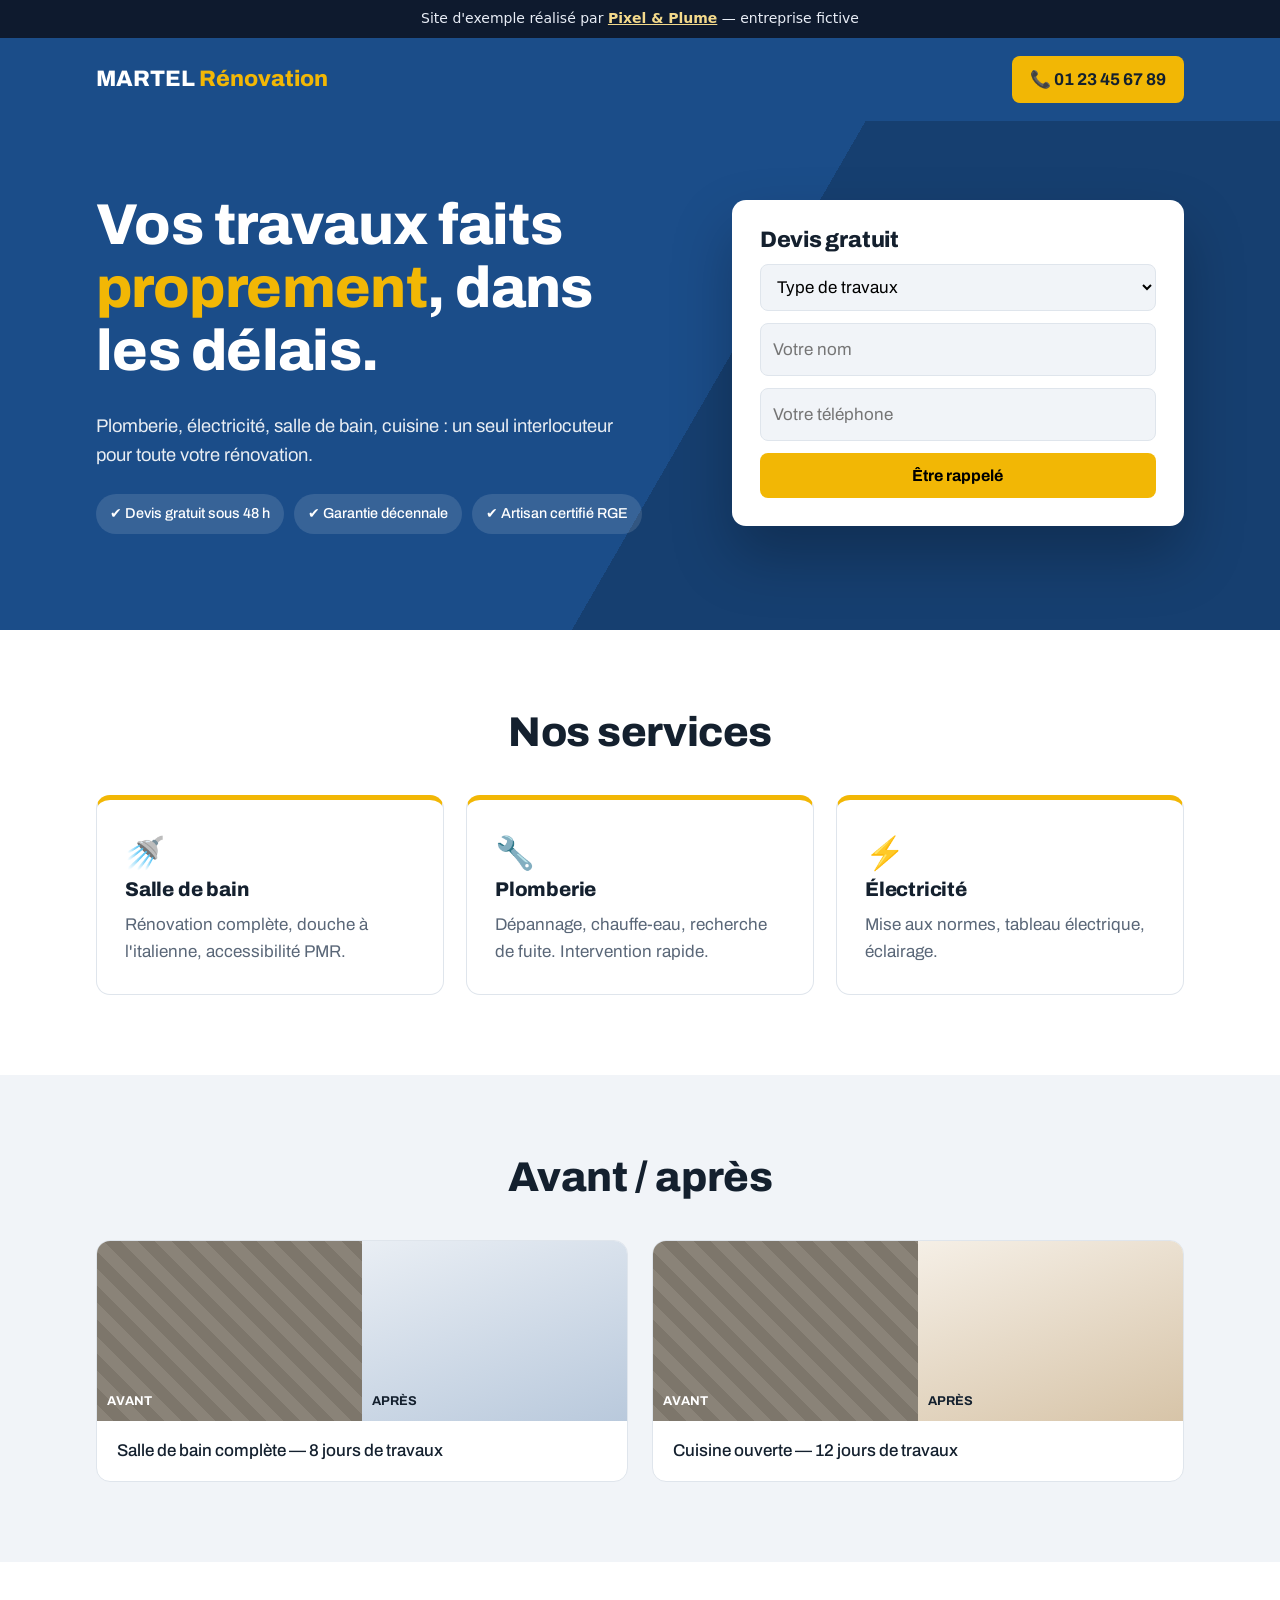
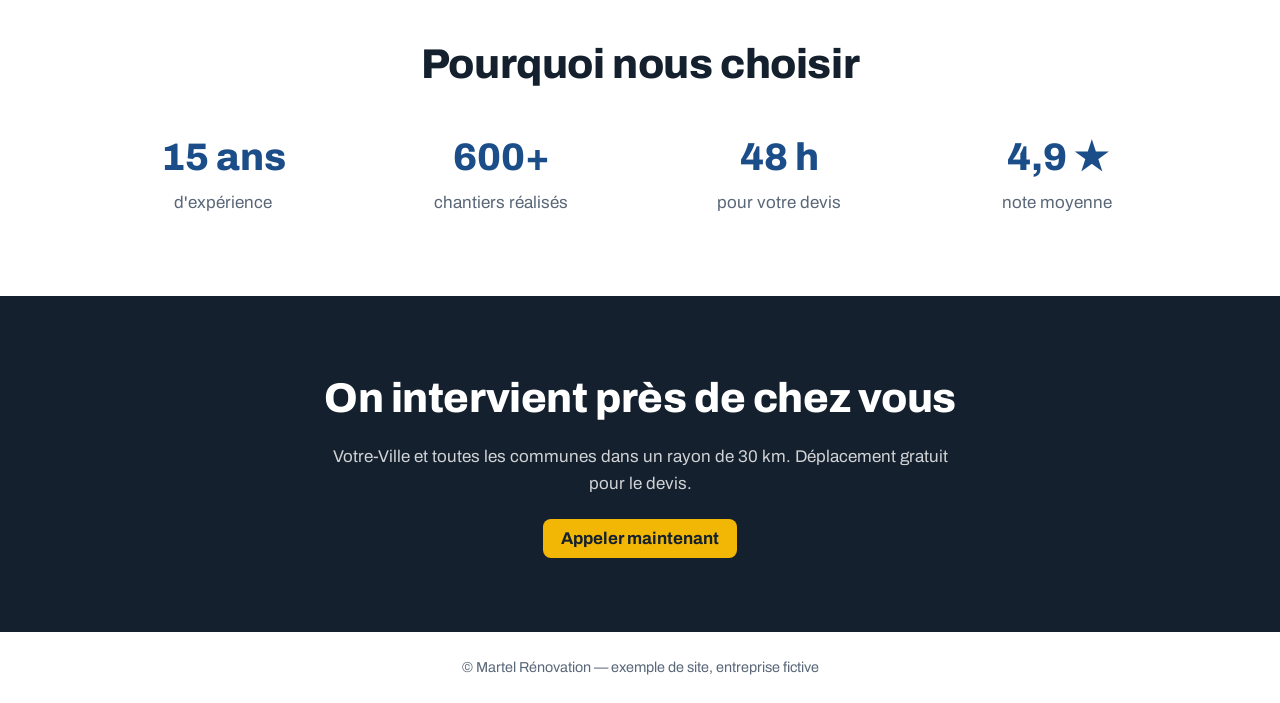
==== exemples/artisan/index.html @ 5b19d2c1 "Jaune adouci, tarifs de lancement (290/490/15), restaurant refait avec photos Unsplash Co-Authored-B" ====
<!doctype html>
<html lang="fr">
<head>
  <meta charset="utf-8">
  <meta name="viewport" content="width=device-width, initial-scale=1">
  <title>Martel Rénovation — Plomberie, électricité, rénovation</title>
  <link href="https://fonts.googleapis.com/css2?family=Archivo:wght@500;700;800&display=swap" rel="stylesheet">
  <link rel="stylesheet" href="../demo.css?v=3">
  <style>
    :root { --bg: #ffffff; --soft: #f1f4f8; --ink: #14202e; --muted: #5a6778; --accent: #f2b705; --blue: #1b4d89; --line: #dfe5ec; }
    body { margin: 0; background: var(--bg); color: var(--ink); font: 400 17px/1.6 "Archivo", sans-serif; }
    h1, h2, h3 { font-weight: 800; line-height: 1.1; margin: 0 0 .5em; letter-spacing: -.01em; }
    .wrap { max-width: 1120px; margin: 0 auto; padding: 0 16px; }
    .top { background: var(--blue); color: #fff; }
    .top .wrap { display: flex; justify-content: space-between; align-items: center; padding: 18px 16px; gap: 12px; flex-wrap: wrap; }
    .brand { font-size: 1.4rem; font-weight: 800; }
    .brand span { color: var(--accent); }
    .phone { background: var(--accent); color: var(--ink); text-decoration: none; padding: 10px 18px; border-radius: 8px; font-weight: 700; }
    .hero { background: linear-gradient(120deg, var(--blue) 0 55%, #163f70 55%); color: #fff; padding: 72px 0 96px; }
    .hero .wrap { display: grid; grid-template-columns: 1.3fr 1fr; gap: 48px; align-items: center; }
    .hero h1 { font-size: clamp(2.3rem, 5vw, 3.6rem); }
    .hero h1 span { color: var(--accent); }
    .hero p { font-size: 1.15rem; opacity: .9; max-width: 520px; }
    .badges { display: flex; flex-wrap: wrap; gap: 10px; margin-top: 24px; }
    .badges span { background: rgba(255,255,255,.12); padding: 8px 14px; border-radius: 99px; font-size: .9rem; font-weight: 500; }
    .quote-box { background: #fff; color: var(--ink); border-radius: 14px; padding: 28px; box-shadow: 0 30px 60px rgba(0,0,0,.25); }
    .quote-box h3 { font-size: 1.4rem; }
    .quote-box input, .quote-box select { width: 100%; font: inherit; padding: 12px; border: 1px solid var(--line); border-radius: 8px; margin-bottom: 12px; background: var(--soft); }
    .quote-box button { width: 100%; background: var(--accent); border: 0; padding: 14px; font: 700 1rem "Archivo", sans-serif; border-radius: 8px; cursor: pointer; }
    section { padding: 80px 0; }
    h2 { font-size: clamp(1.9rem, 4vw, 2.6rem); }
    .center { text-align: center; }
    .services { display: grid; grid-template-columns: repeat(3, 1fr); gap: 22px; margin-top: 40px; }
    .service { border: 1px solid var(--line); border-radius: 14px; padding: 28px; border-top: 5px solid var(--accent); }
    .service .ico { font-size: 2rem; }
    .service p { color: var(--muted); margin: 0; }
    .works { background: var(--soft); }
    .ba { display: grid; grid-template-columns: repeat(2, 1fr); gap: 24px; margin-top: 40px; }
    .ba-card { background: #fff; border-radius: 14px; overflow: hidden; border: 1px solid var(--line); }
    .ba-imgs { display: grid; grid-template-columns: 1fr 1fr; height: 180px; }
    .ba-imgs div { display: grid; place-items: end start; padding: 10px; font-size: .8rem; font-weight: 700; color: #fff; }
    .before { background: repeating-linear-gradient(45deg, #8a8378 0 12px, #7d766b 12px 24px); }
    .after { background: linear-gradient(160deg, #e9eef4, #b9c9dc); color: var(--ink) !important; }
    .after-2 { background: linear-gradient(160deg, #f5efe6, #d7c4a8); }
    .ba-card p { padding: 16px 20px; margin: 0; font-weight: 500; }
    .why { display: grid; grid-template-columns: repeat(4, 1fr); gap: 24px; margin-top: 40px; text-align: center; }
    .why b { display: block; font-size: 2.4rem; color: var(--blue); font-weight: 800; }
    .why span { color: var(--muted); }
    .zone { background: var(--ink); color: #fff; text-align: center; }
    .zone p { opacity: .8; max-width: 620px; margin: 0 auto 28px; }
    footer { text-align: center; padding: 24px; color: var(--muted); font-size: .9rem; }
    @media (max-width: 860px) {
      .hero .wrap, .services, .ba { grid-template-columns: 1fr; }
      .why { grid-template-columns: repeat(2, 1fr); }
      .hero { background: var(--blue); padding: 48px 0 64px; }
      section { padding: 56px 0; }
    }
  </style>
</head>
<body>
  <div class="demo-banner">Site d'exemple réalisé par <a href="../../index.html">Pixel &amp; Plume</a> — entreprise fictive</div>
  <div class="top">
    <div class="wrap">
      <span class="brand">MARTEL <span>Rénovation</span></span>
      <a class="phone" href="#">📞 01 23 45 67 89</a>
    </div>
  </div>

  <header class="hero">
    <div class="wrap">
      <div>
        <h1>Vos travaux faits <span>proprement</span>, dans les délais.</h1>
        <p>Plomberie, électricité, salle de bain, cuisine : un seul interlocuteur pour toute votre rénovation.</p>
        <div class="badges"><span>✔ Devis gratuit sous 48 h</span><span>✔ Garantie décennale</span><span>✔ Artisan certifié RGE</span></div>
      </div>
      <form class="quote-box" onsubmit="event.preventDefault()">
        <h3>Devis gratuit</h3>
        <select><option>Type de travaux</option><option>Salle de bain</option><option>Cuisine</option><option>Plomberie</option><option>Électricité</option></select>
        <input placeholder="Votre nom">
        <input placeholder="Votre téléphone">
        <button>Être rappelé</button>
      </form>
    </div>
  </header>

  <section>
    <div class="wrap">
      <h2 class="center">Nos services</h2>
      <div class="services">
        <div class="service"><div class="ico">🚿</div><h3>Salle de bain</h3><p>Rénovation complète, douche à l'italienne, accessibilité PMR.</p></div>
        <div class="service"><div class="ico">🔧</div><h3>Plomberie</h3><p>Dépannage, chauffe-eau, recherche de fuite. Intervention rapide.</p></div>
        <div class="service"><div class="ico">⚡</div><h3>Électricité</h3><p>Mise aux normes, tableau électrique, éclairage.</p></div>
      </div>
    </div>
  </section>

  <section class="works">
    <div class="wrap">
      <h2 class="center">Avant / après</h2>
      <div class="ba">
        <div class="ba-card"><div class="ba-imgs"><div class="before">AVANT</div><div class="after">APRÈS</div></div><p>Salle de bain complète — 8 jours de travaux</p></div>
        <div class="ba-card"><div class="ba-imgs"><div class="before">AVANT</div><div class="after after-2">APRÈS</div></div><p>Cuisine ouverte — 12 jours de travaux</p></div>
      </div>
    </div>
  </section>

  <section>
    <div class="wrap">
      <h2 class="center">Pourquoi nous choisir</h2>
      <div class="why">
        <div><b>15 ans</b><span>d'expérience</span></div>
        <div><b>600+</b><span>chantiers réalisés</span></div>
        <div><b>48 h</b><span>pour votre devis</span></div>
        <div><b>4,9 ★</b><span>note moyenne</span></div>
      </div>
    </div>
  </section>

  <section class="zone">
    <div class="wrap">
      <h2>On intervient près de chez vous</h2>
      <p>Votre-Ville et toutes les communes dans un rayon de 30 km. Déplacement gratuit pour le devis.</p>
      <a class="phone" href="#">Appeler maintenant</a>
    </div>
  </section>
  <footer>© Martel Rénovation — exemple de site, entreprise fictive</footer>
</body>
</html>
---- exemples/demo.css ----
.demo-banner {
  background: #0e1a2e;
  color: #e8edf6;
  text-align: center;
  font: 500 14px/1.4 system-ui, sans-serif;
  padding: 9px 16px;
}
.demo-banner a { color: #f3d98b; font-weight: 600; }
* { box-sizing: border-box; }
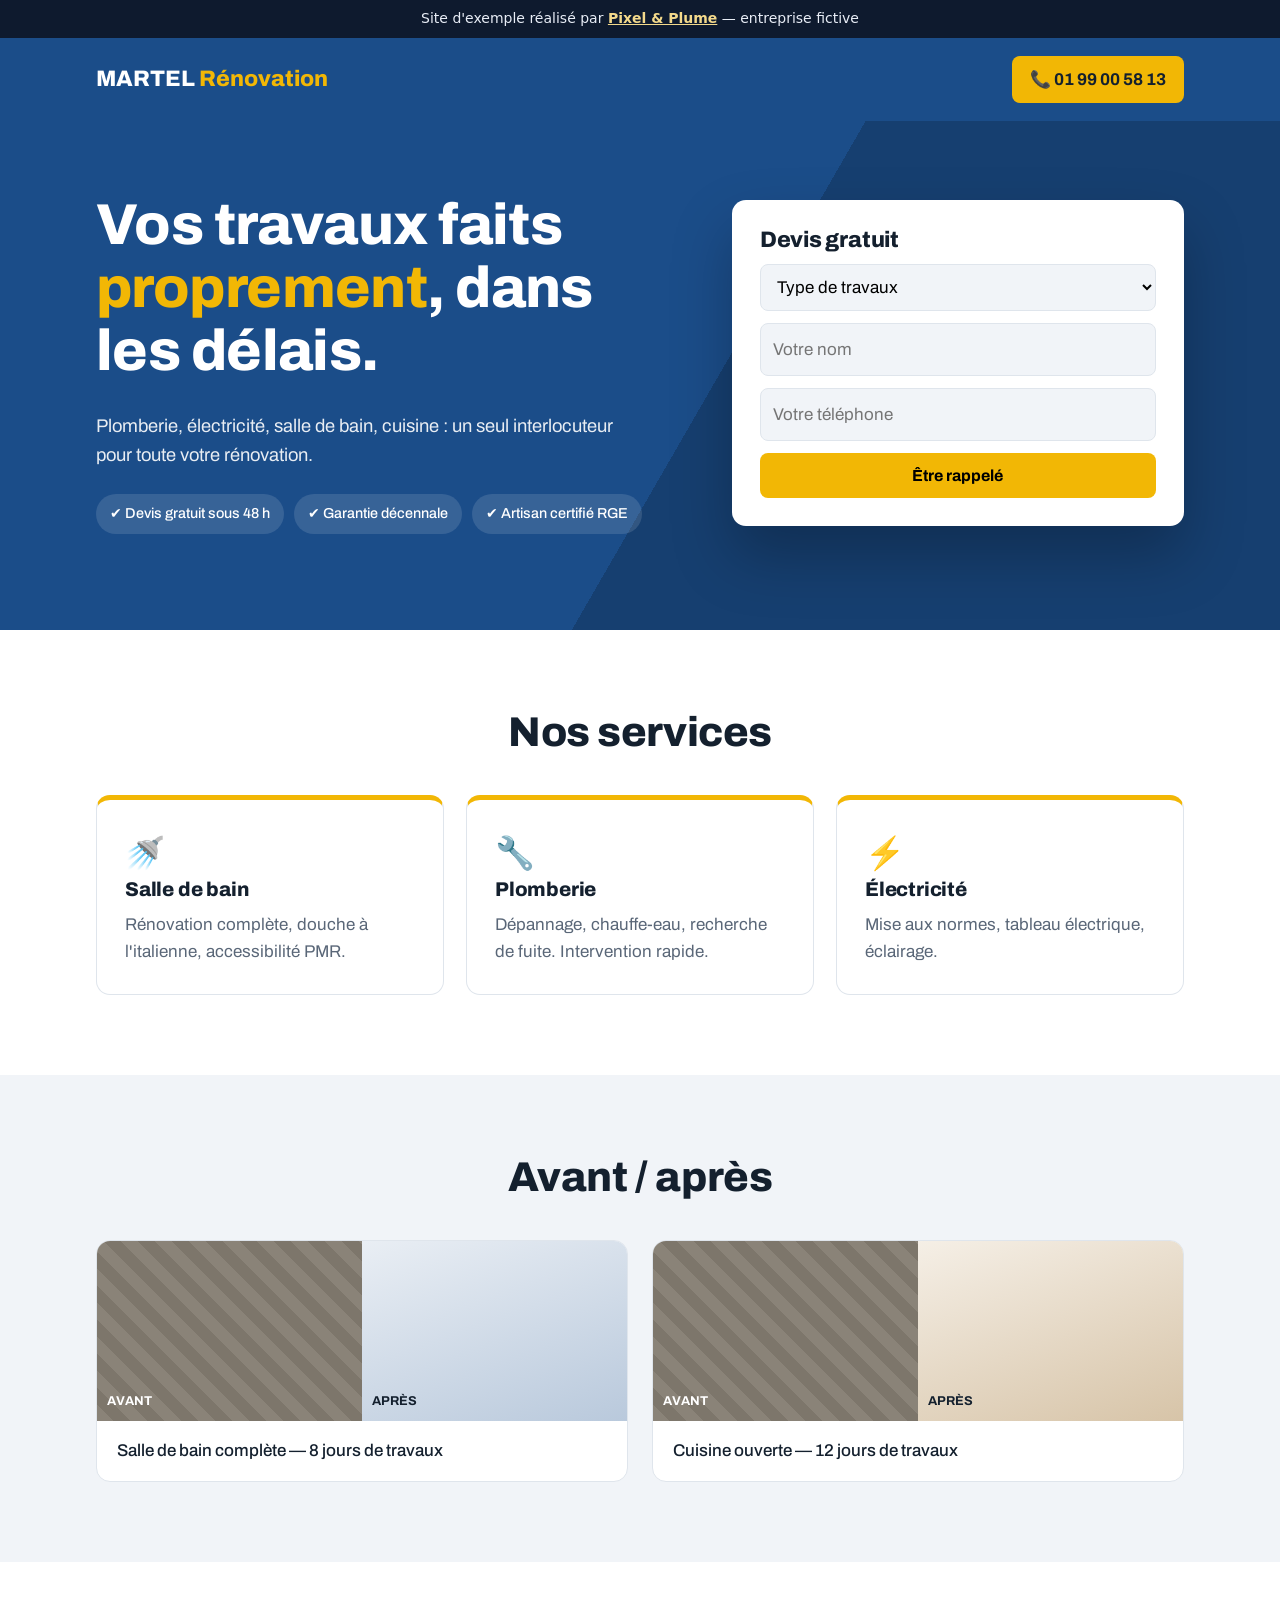
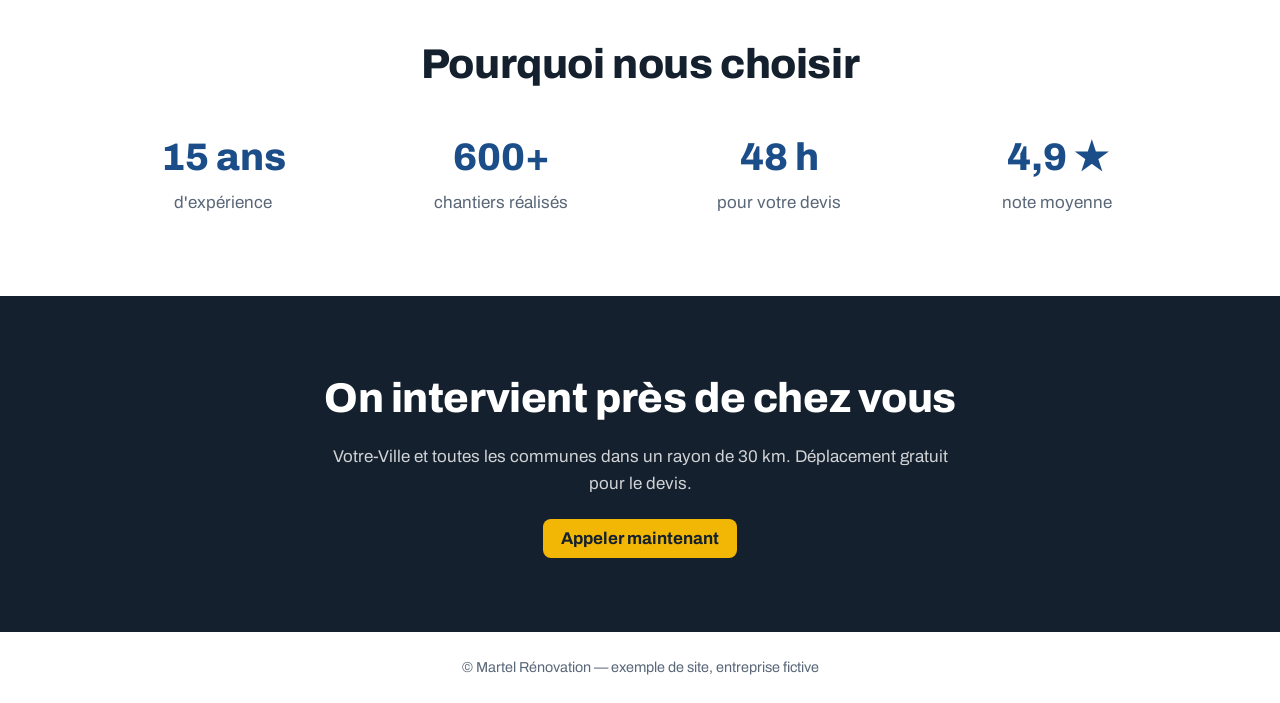
==== commit e45e9db8: "Numeros de telephone des exemples : tranches reservees a la fiction (ARCEP 01 99 00 / 06 39 98) Co-A" ====
--- a/exemples/artisan/index.html
+++ b/exemples/artisan/index.html
@@ -62,7 +62,7 @@
   <div class="top">
     <div class="wrap">
       <span class="brand">MARTEL <span>Rénovation</span></span>
-      <a class="phone" href="#">📞 01 23 45 67 89</a>
+      <a class="phone" href="#">📞 01 99 00 58 13</a>
     </div>
   </div>
 
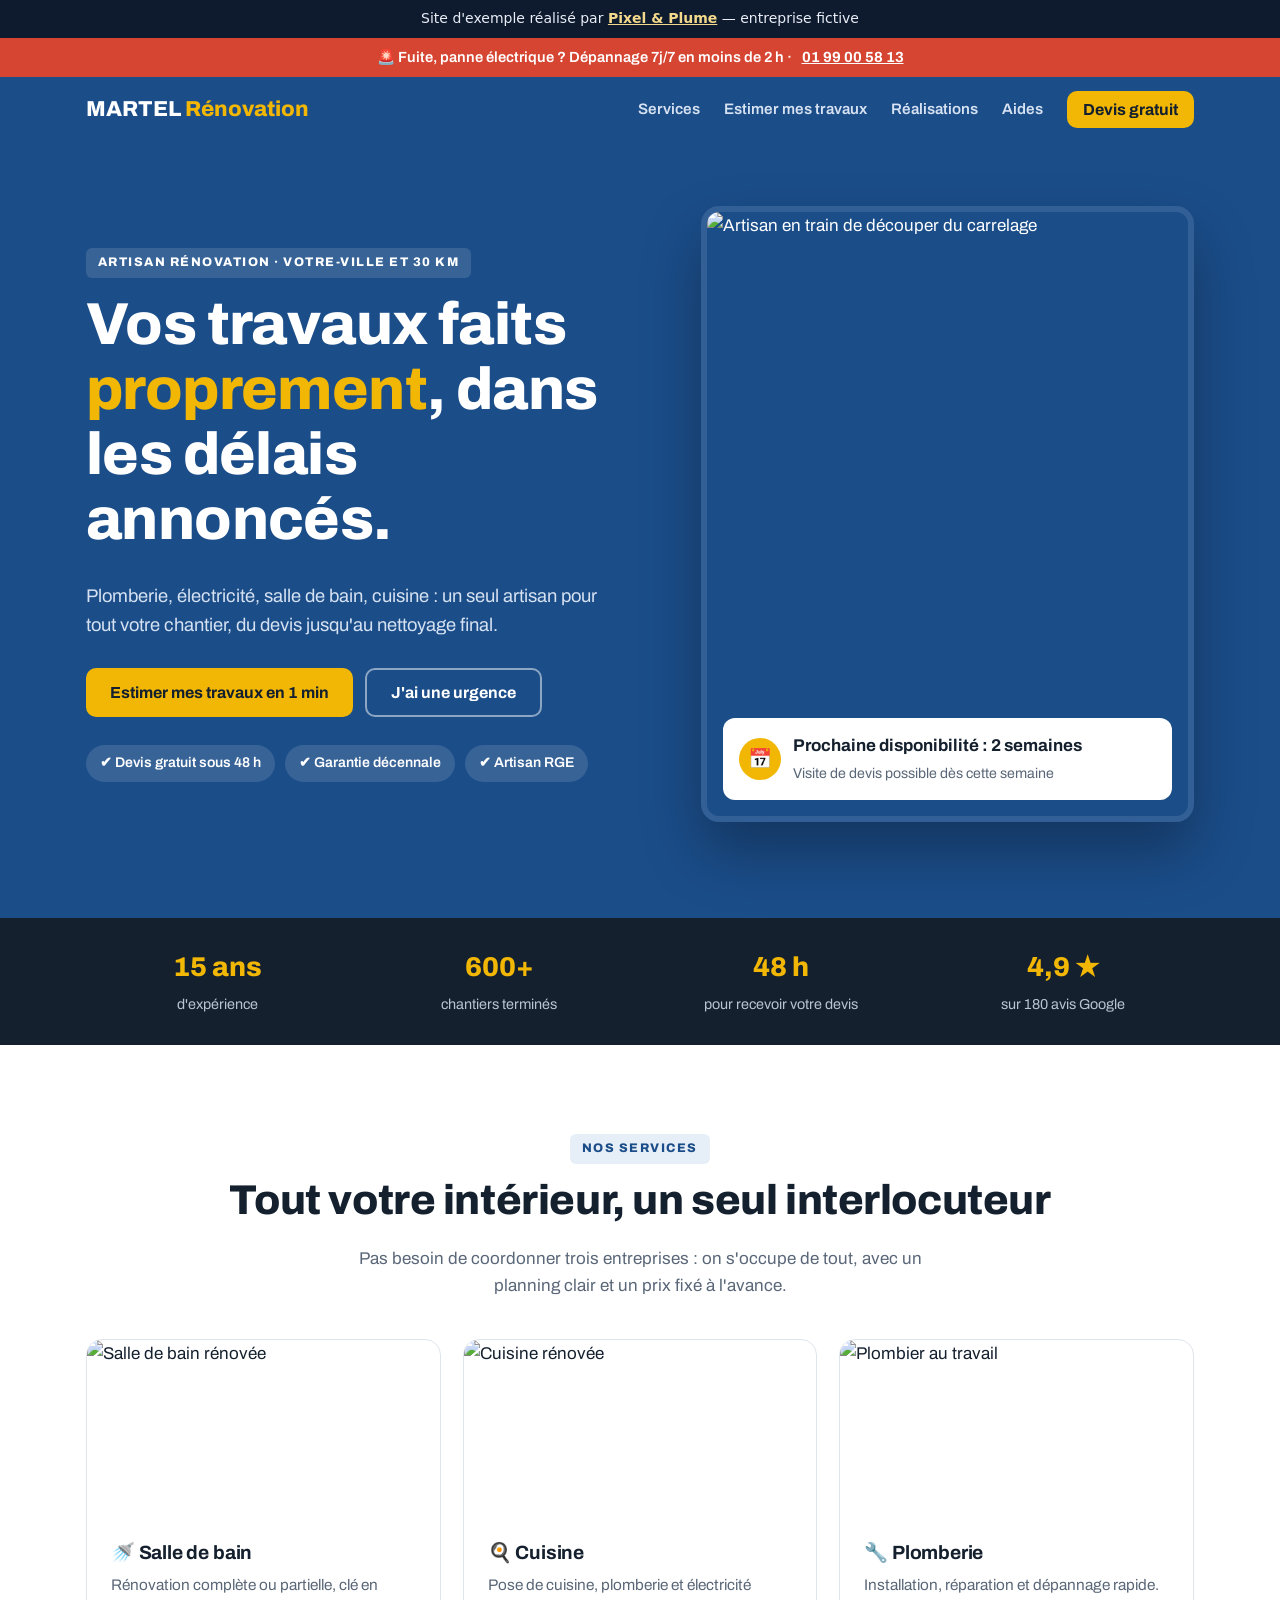
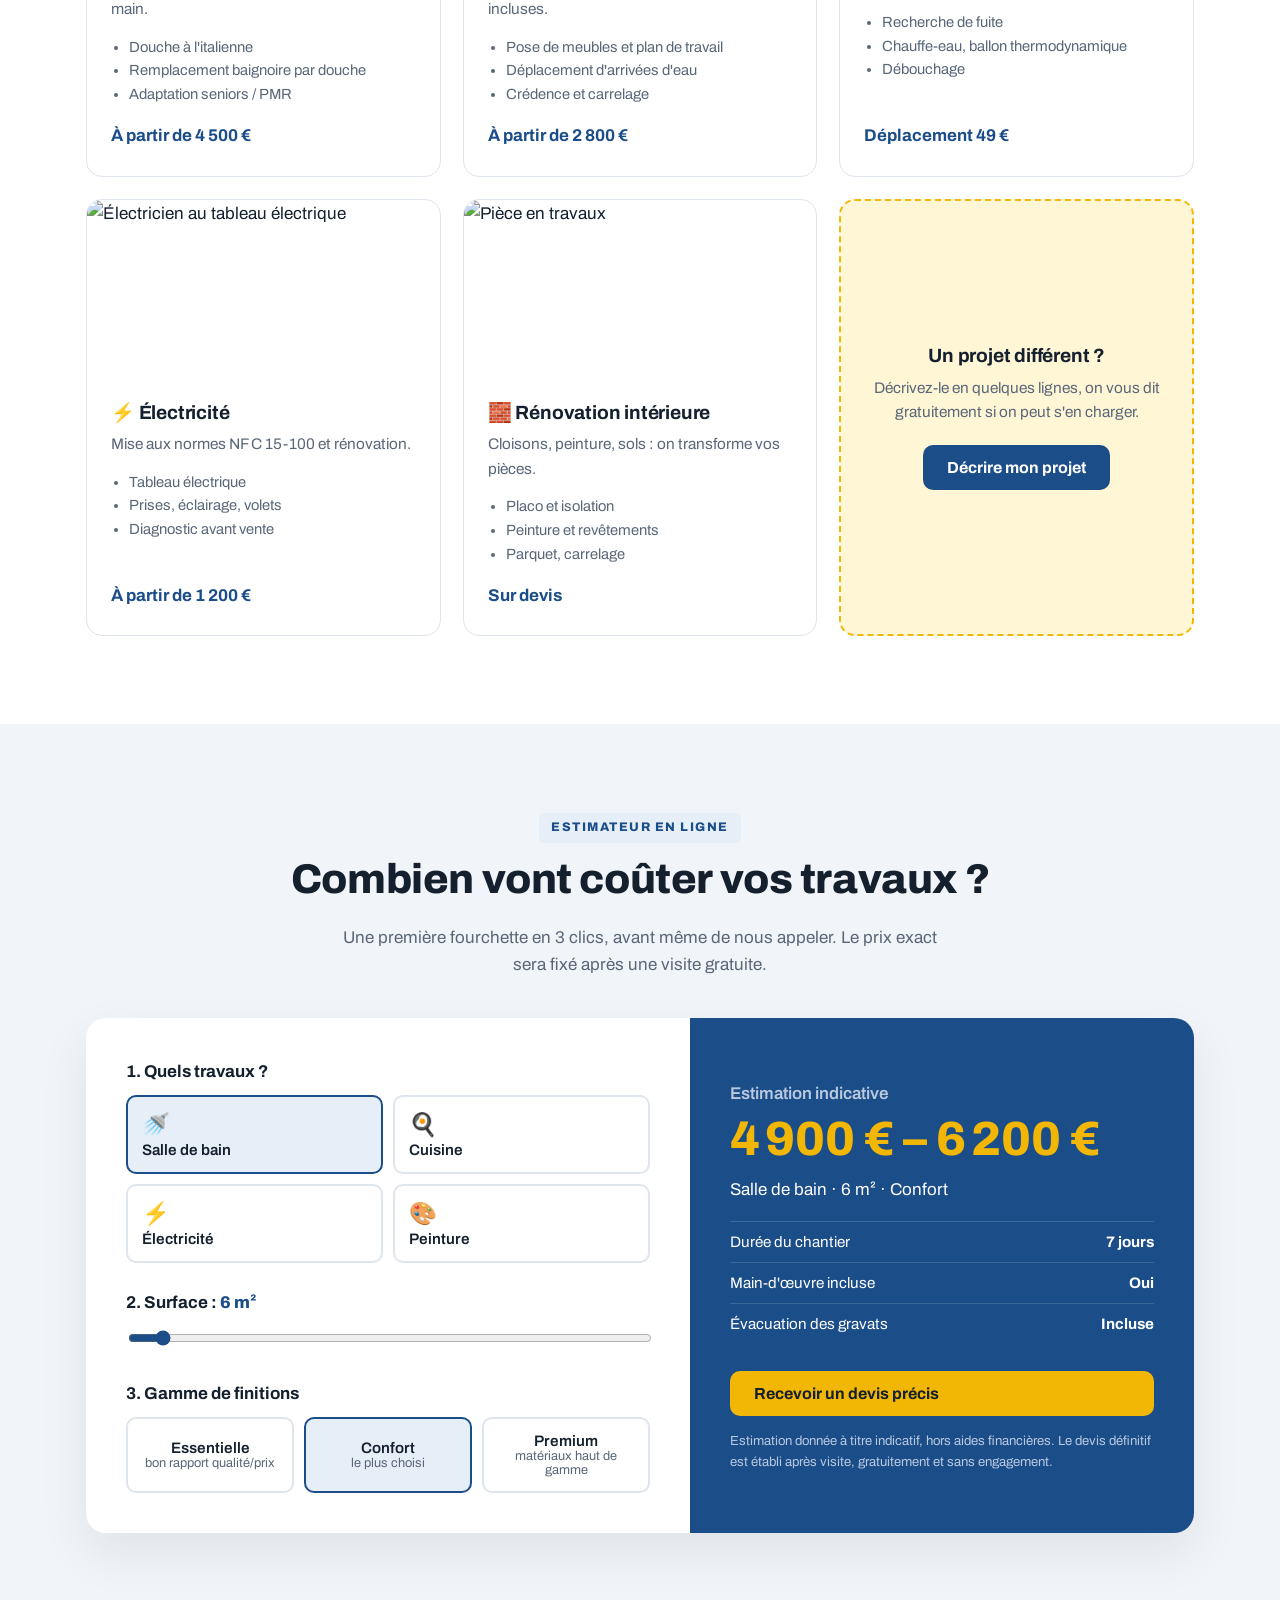
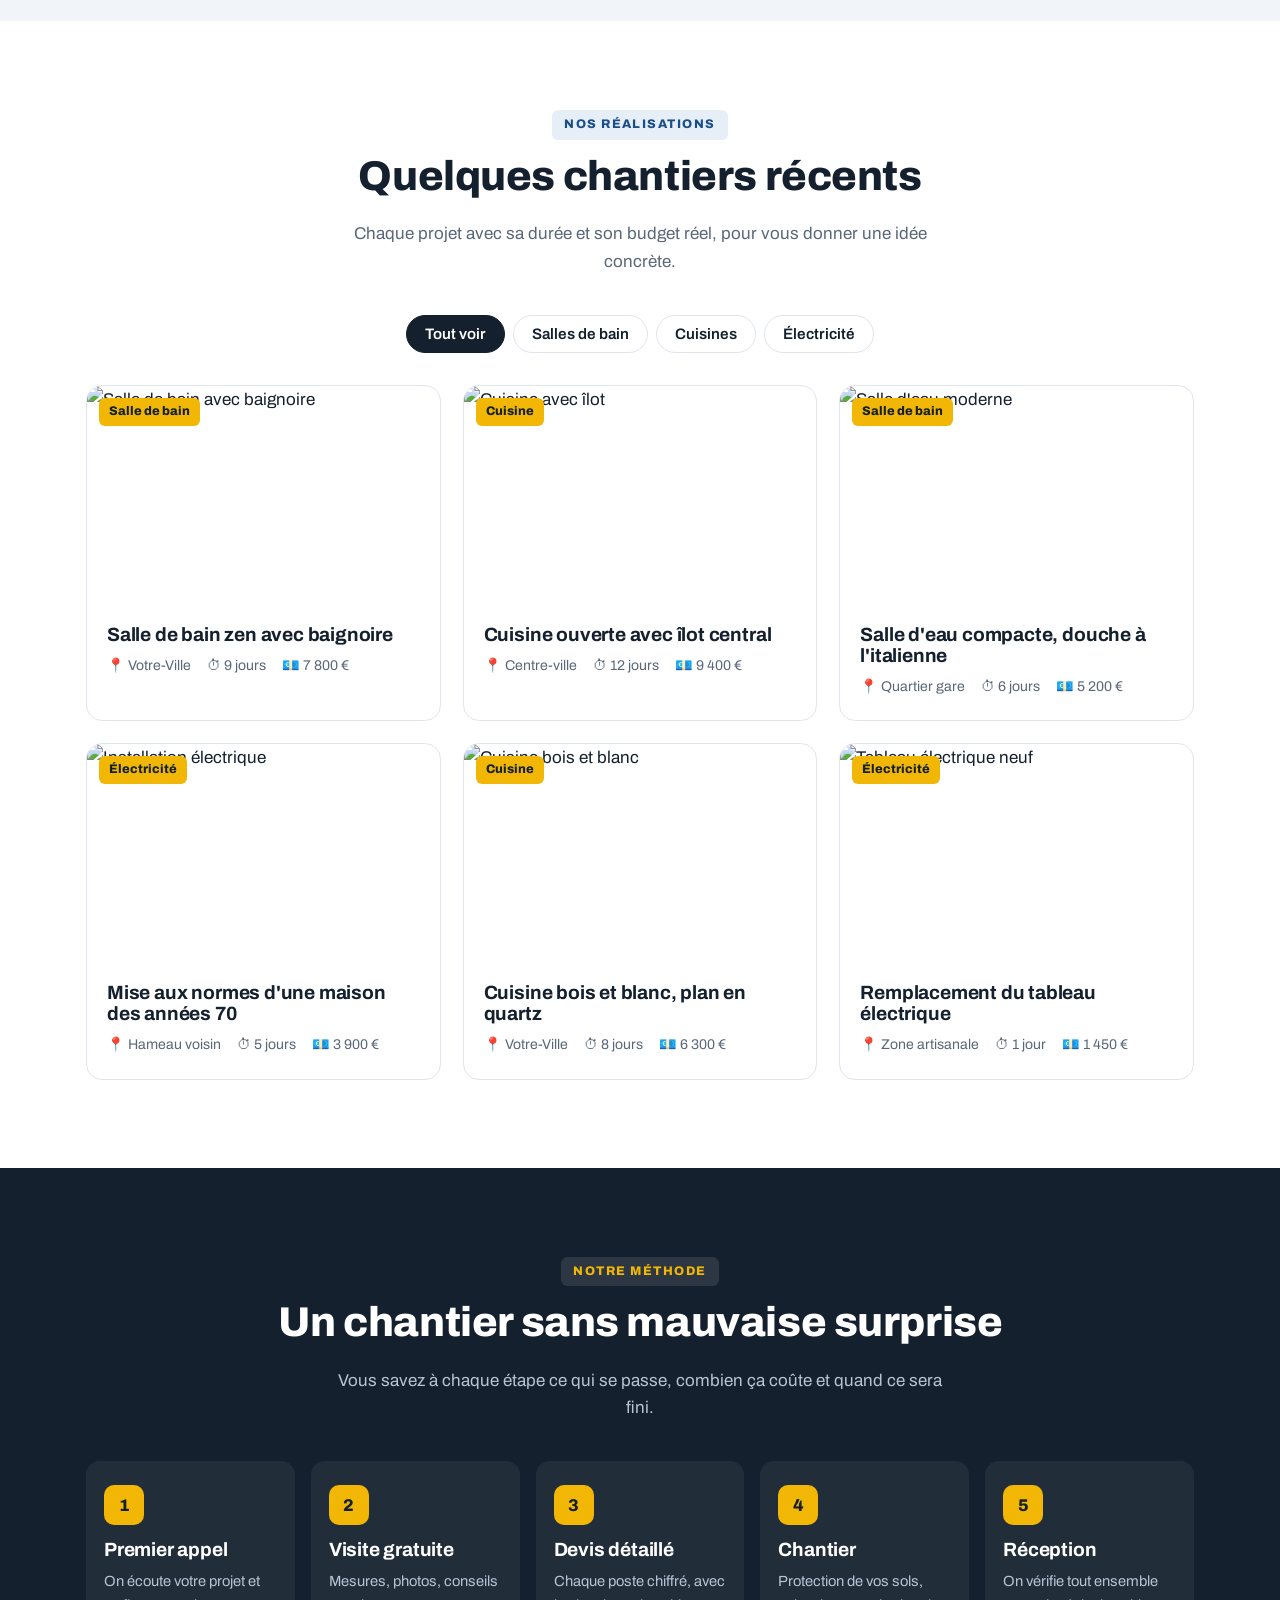
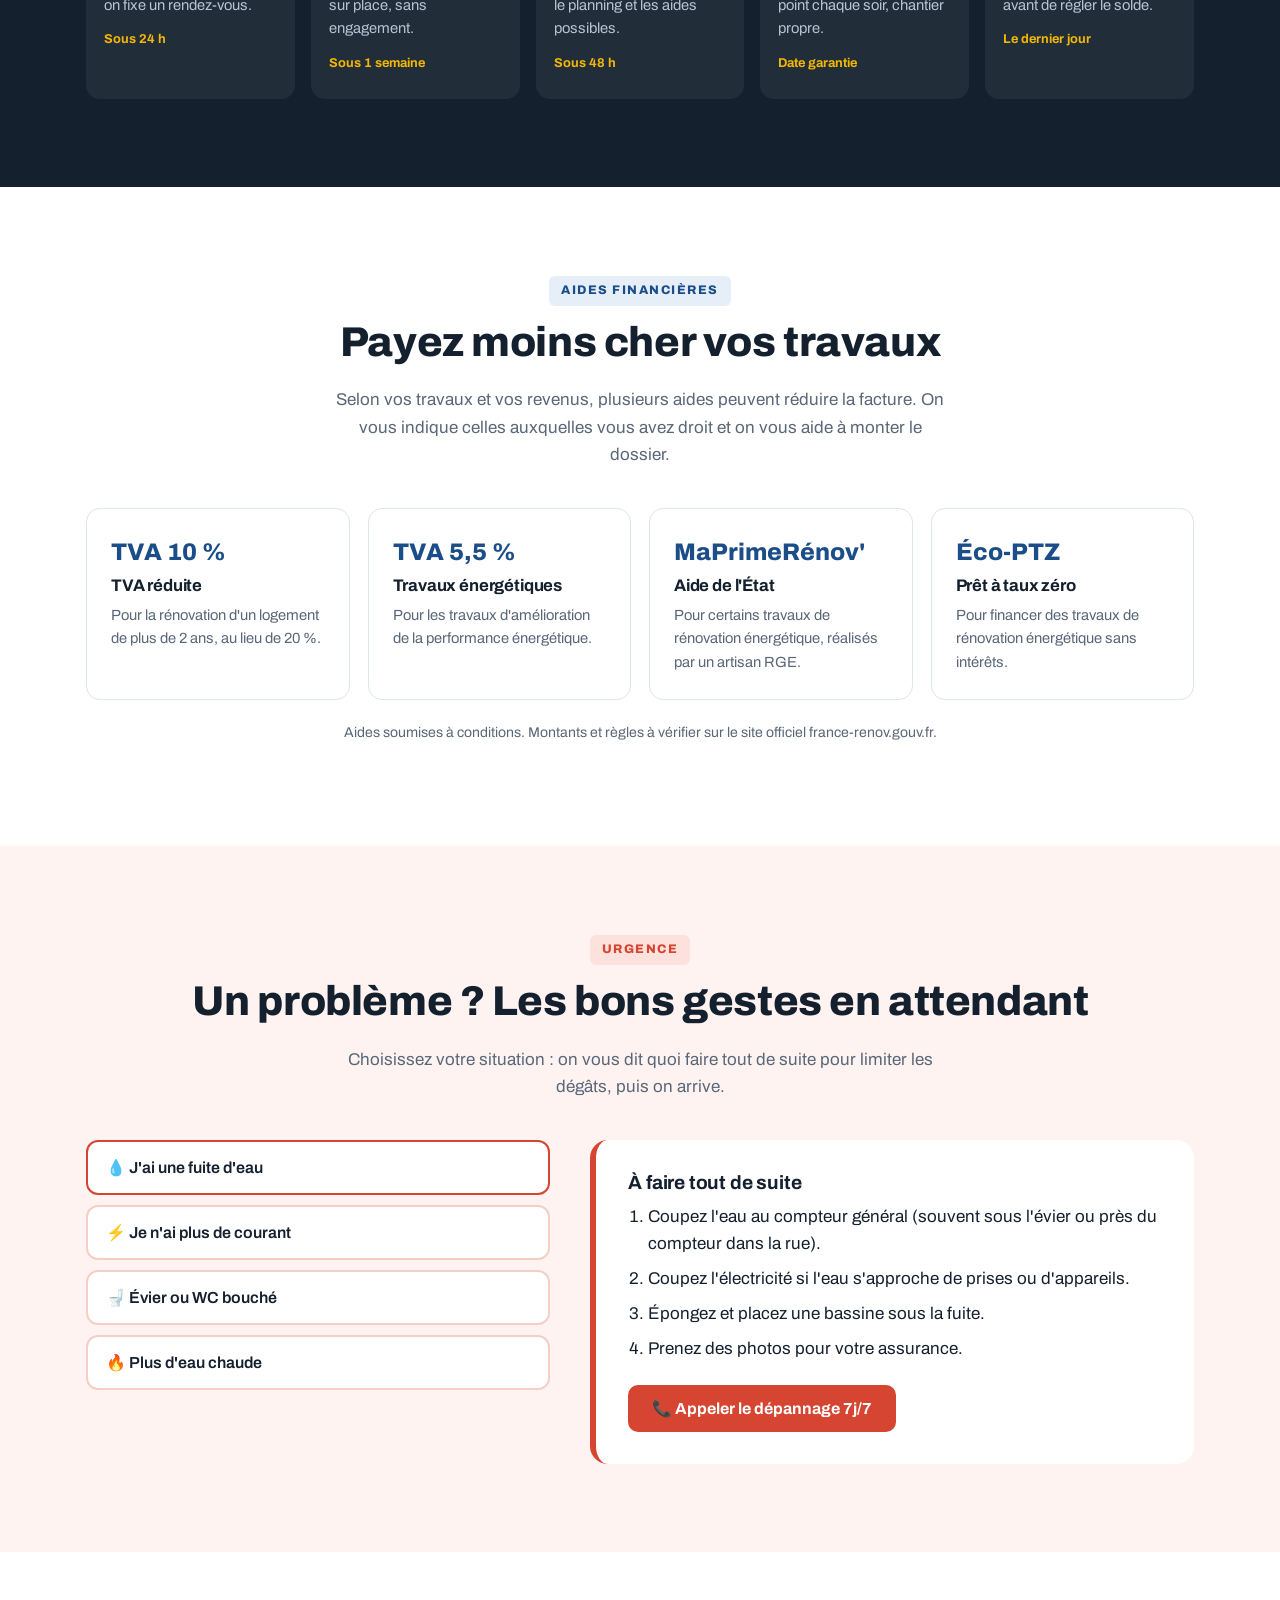
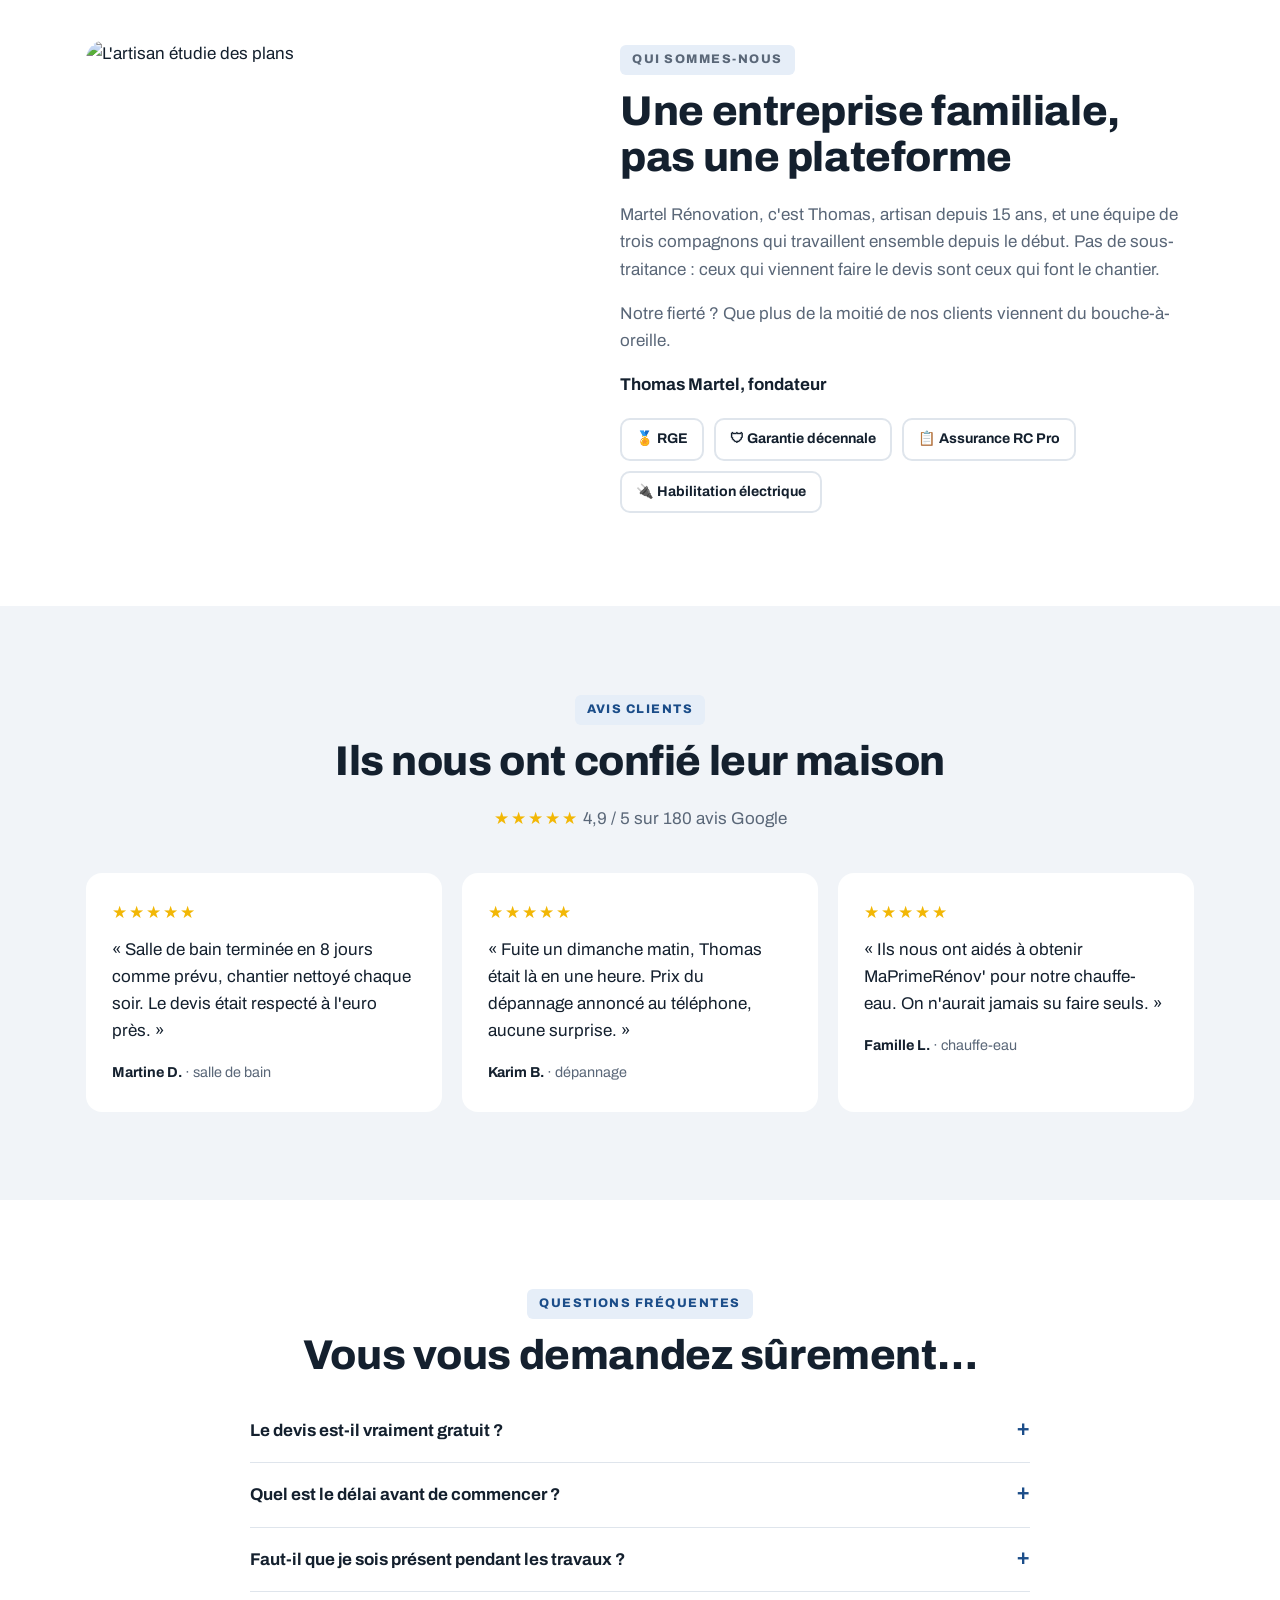
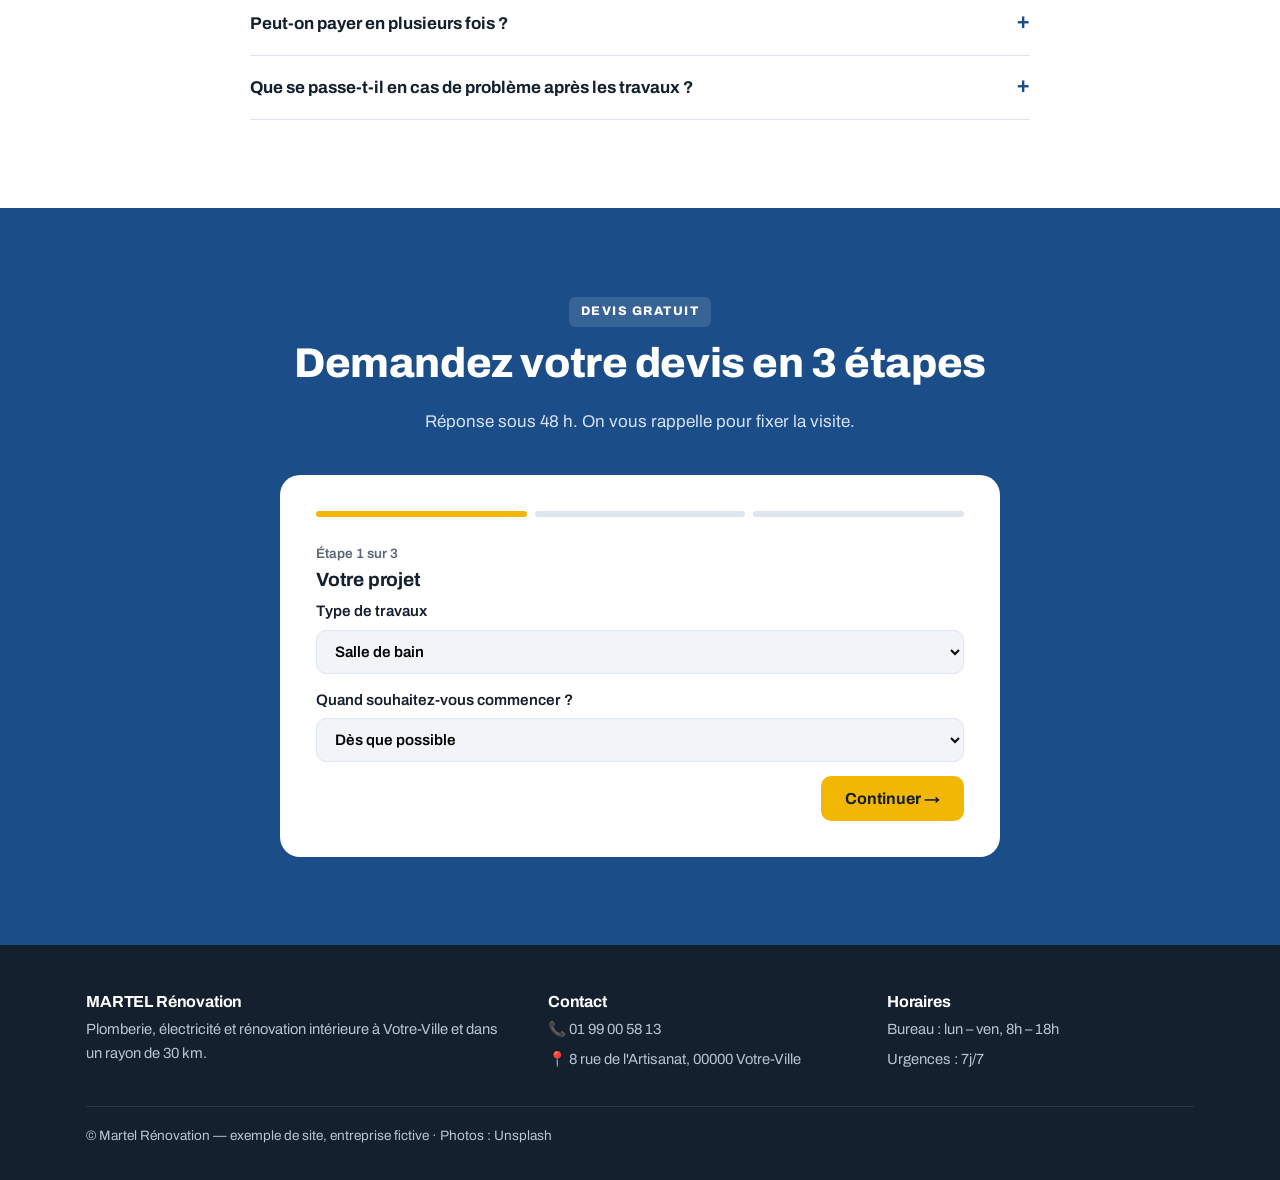
==== commit d8bd1564: "Artisan et restaurant enrichis avec des fonctions differentes (estimateur, urgence, devis 3 etapes /" ====
--- a/exemples/artisan/index.html
+++ b/exemples/artisan/index.html
@@ -4,125 +4,554 @@
   <meta charset="utf-8">
   <meta name="viewport" content="width=device-width, initial-scale=1">
   <title>Martel Rénovation — Plomberie, électricité, rénovation</title>
-  <link href="https://fonts.googleapis.com/css2?family=Archivo:wght@500;700;800&display=swap" rel="stylesheet">
+  <link href="https://fonts.googleapis.com/css2?family=Archivo:wght@400;500;600;700;800&display=swap" rel="stylesheet">
   <link rel="stylesheet" href="../demo.css?v=3">
   <style>
-    :root { --bg: #ffffff; --soft: #f1f4f8; --ink: #14202e; --muted: #5a6778; --accent: #f2b705; --blue: #1b4d89; --line: #dfe5ec; }
+    :root { --bg: #ffffff; --soft: #f1f4f8; --ink: #14202e; --muted: #5a6778; --yellow: #f2b705; --yellow-soft: #fff6d6; --blue: #1b4d89; --blue-dark: #12365f; --line: #dfe5ec; --red: #d64532; }
+    html { scroll-behavior: smooth; }
     body { margin: 0; background: var(--bg); color: var(--ink); font: 400 17px/1.6 "Archivo", sans-serif; }
     h1, h2, h3 { font-weight: 800; line-height: 1.1; margin: 0 0 .5em; letter-spacing: -.01em; }
-    .wrap { max-width: 1120px; margin: 0 auto; padding: 0 16px; }
-    .top { background: var(--blue); color: #fff; }
-    .top .wrap { display: flex; justify-content: space-between; align-items: center; padding: 18px 16px; gap: 12px; flex-wrap: wrap; }
-    .brand { font-size: 1.4rem; font-weight: 800; }
-    .brand span { color: var(--accent); }
-    .phone { background: var(--accent); color: var(--ink); text-decoration: none; padding: 10px 18px; border-radius: 8px; font-weight: 700; }
-    .hero { background: linear-gradient(120deg, var(--blue) 0 55%, #163f70 55%); color: #fff; padding: 72px 0 96px; }
-    .hero .wrap { display: grid; grid-template-columns: 1.3fr 1fr; gap: 48px; align-items: center; }
-    .hero h1 { font-size: clamp(2.3rem, 5vw, 3.6rem); }
-    .hero h1 span { color: var(--accent); }
-    .hero p { font-size: 1.15rem; opacity: .9; max-width: 520px; }
-    .badges { display: flex; flex-wrap: wrap; gap: 10px; margin-top: 24px; }
-    .badges span { background: rgba(255,255,255,.12); padding: 8px 14px; border-radius: 99px; font-size: .9rem; font-weight: 500; }
-    .quote-box { background: #fff; color: var(--ink); border-radius: 14px; padding: 28px; box-shadow: 0 30px 60px rgba(0,0,0,.25); }
-    .quote-box h3 { font-size: 1.4rem; }
-    .quote-box input, .quote-box select { width: 100%; font: inherit; padding: 12px; border: 1px solid var(--line); border-radius: 8px; margin-bottom: 12px; background: var(--soft); }
-    .quote-box button { width: 100%; background: var(--accent); border: 0; padding: 14px; font: 700 1rem "Archivo", sans-serif; border-radius: 8px; cursor: pointer; }
-    section { padding: 80px 0; }
     h2 { font-size: clamp(1.9rem, 4vw, 2.6rem); }
+    h3 { font-size: 1.2rem; font-weight: 700; }
+    img { display: block; width: 100%; height: 100%; object-fit: cover; }
+    .wrap { max-width: 1140px; margin: 0 auto; padding: 0 16px; }
     .center { text-align: center; }
-    .services { display: grid; grid-template-columns: repeat(3, 1fr); gap: 22px; margin-top: 40px; }
-    .service { border: 1px solid var(--line); border-radius: 14px; padding: 28px; border-top: 5px solid var(--accent); }
-    .service .ico { font-size: 2rem; }
-    .service p { color: var(--muted); margin: 0; }
-    .works { background: var(--soft); }
-    .ba { display: grid; grid-template-columns: repeat(2, 1fr); gap: 24px; margin-top: 40px; }
-    .ba-card { background: #fff; border-radius: 14px; overflow: hidden; border: 1px solid var(--line); }
-    .ba-imgs { display: grid; grid-template-columns: 1fr 1fr; height: 180px; }
-    .ba-imgs div { display: grid; place-items: end start; padding: 10px; font-size: .8rem; font-weight: 700; color: #fff; }
-    .before { background: repeating-linear-gradient(45deg, #8a8378 0 12px, #7d766b 12px 24px); }
-    .after { background: linear-gradient(160deg, #e9eef4, #b9c9dc); color: var(--ink) !important; }
-    .after-2 { background: linear-gradient(160deg, #f5efe6, #d7c4a8); }
-    .ba-card p { padding: 16px 20px; margin: 0; font-weight: 500; }
-    .why { display: grid; grid-template-columns: repeat(4, 1fr); gap: 24px; margin-top: 40px; text-align: center; }
-    .why b { display: block; font-size: 2.4rem; color: var(--blue); font-weight: 800; }
-    .why span { color: var(--muted); }
-    .zone { background: var(--ink); color: #fff; text-align: center; }
-    .zone p { opacity: .8; max-width: 620px; margin: 0 auto 28px; }
-    footer { text-align: center; padding: 24px; color: var(--muted); font-size: .9rem; }
-    @media (max-width: 860px) {
-      .hero .wrap, .services, .ba { grid-template-columns: 1fr; }
-      .why { grid-template-columns: repeat(2, 1fr); }
-      .hero { background: var(--blue); padding: 48px 0 64px; }
-      section { padding: 56px 0; }
+    .kicker { display: inline-block; font-size: .78rem; font-weight: 800; letter-spacing: .12em; text-transform: uppercase; color: var(--blue); background: #e6eef8; padding: 5px 12px; border-radius: 6px; margin: 0 0 14px; }
+    .lead { color: var(--muted); max-width: 620px; }
+    .center .lead { margin: 0 auto 40px; }
+    .btn { display: inline-flex; align-items: center; gap: 8px; border: 0; cursor: pointer; text-decoration: none; font: 700 1rem "Archivo", sans-serif; padding: 14px 24px; border-radius: 10px; transition: transform .15s, background .15s; }
+    .btn:hover { transform: translateY(-2px); }
+    .btn-yellow { background: var(--yellow); color: var(--ink); }
+    .btn-yellow:hover { background: #ffc61a; }
+    .btn-blue { background: var(--blue); color: #fff; }
+    .btn-blue:hover { background: var(--blue-dark); }
+    .btn-white { background: #fff; color: var(--ink); }
+    .btn-outline { background: transparent; color: #fff; border: 2px solid rgba(255,255,255,.5); }
+    section { padding: 88px 0; }
+
+    .urgent { background: var(--red); color: #fff; font-size: .92rem; font-weight: 600; }
+    .urgent .wrap { display: flex; justify-content: center; gap: 10px; flex-wrap: wrap; padding: 8px 16px; text-align: center; }
+    .urgent a { color: #fff; }
+    .top { background: var(--blue); color: #fff; position: sticky; top: 0; z-index: 30; }
+    .top .wrap { display: flex; justify-content: space-between; align-items: center; padding: 14px 16px; gap: 16px; }
+    .brand { font-size: 1.35rem; font-weight: 800; color: #fff; text-decoration: none; }
+    .brand span { color: var(--yellow); }
+    .top nav { display: flex; align-items: center; gap: 24px; }
+    .top nav a:not(.btn) { color: #d6e2f2; text-decoration: none; font-weight: 600; font-size: .95rem; }
+    .top nav a:not(.btn):hover { color: #fff; }
+    .top .btn { padding: 10px 16px; }
+
+    .hero { background: var(--blue); color: #fff; position: relative; overflow: hidden; }
+    .hero .wrap { display: grid; grid-template-columns: 1.15fr 1fr; gap: 48px; align-items: center; padding: 64px 16px 96px; }
+    .hero h1 { font-size: clamp(2.3rem, 5vw, 3.7rem); }
+    .hero h1 span { color: var(--yellow); }
+    .hero p { font-size: 1.15rem; color: #d6e2f2; max-width: 540px; }
+    .hero p.kicker { font-size: .78rem; color: #fff; }
+    .hero-ctas { display: flex; flex-wrap: wrap; gap: 12px; margin: 28px 0; }
+    .badges { display: flex; flex-wrap: wrap; gap: 10px; }
+    .badges span { background: rgba(255,255,255,.12); padding: 7px 14px; border-radius: 99px; font-size: .88rem; font-weight: 600; }
+    .hero-photo { position: relative; aspect-ratio: 4/5; border-radius: 18px; overflow: hidden; box-shadow: 0 30px 60px rgba(0,0,0,.3); border: 6px solid rgba(255,255,255,.1); }
+    .hero-card { position: absolute; left: 16px; right: 16px; bottom: 16px; background: #fff; color: var(--ink); border-radius: 12px; padding: 14px 16px; display: flex; gap: 12px; align-items: center; }
+    .hero-card .dot { width: 42px; height: 42px; border-radius: 50%; background: var(--yellow); display: grid; place-items: center; font-size: 1.2rem; flex: none; }
+    .hero-card b { display: block; }
+    .hero-card small { color: var(--muted); }
+
+    .trust { background: var(--ink); color: #fff; }
+    .trust .wrap { display: grid; grid-template-columns: repeat(4, 1fr); gap: 20px; padding: 28px 16px; }
+    .trust div { text-align: center; }
+    .trust b { display: block; font-size: 1.7rem; font-weight: 800; color: var(--yellow); }
+    .trust span { font-size: .9rem; color: #b8c4d4; }
+
+    .services { display: grid; grid-template-columns: repeat(3, 1fr); gap: 22px; }
+    .service { border: 1px solid var(--line); border-radius: 16px; overflow: hidden; background: #fff; display: flex; flex-direction: column; transition: box-shadow .2s, transform .2s; }
+    .service:hover { box-shadow: 0 18px 40px rgba(20,32,46,.1); transform: translateY(-3px); }
+    .service .ph { height: 180px; }
+    .service .body { padding: 22px 24px 26px; display: flex; flex-direction: column; flex: 1; }
+    .service p { color: var(--muted); margin: 0 0 14px; font-size: .96rem; }
+    .service ul { margin: 0 0 16px; padding-left: 18px; color: var(--muted); font-size: .92rem; }
+    .service .from { margin-top: auto; font-weight: 700; color: var(--blue); }
+    .service-cta { background: var(--yellow-soft); border: 2px dashed var(--yellow); justify-content: center; text-align: center; padding: 32px; }
+    .service-cta p { margin-bottom: 20px; }
+
+    .estimator { background: var(--soft); }
+    .est-box { display: grid; grid-template-columns: 1.2fr 1fr; background: #fff; border-radius: 20px; overflow: hidden; box-shadow: 0 20px 50px rgba(20,32,46,.08); }
+    .est-form { padding: 40px; }
+    .est-form label.title { display: block; font-weight: 700; margin: 0 0 10px; }
+    .est-form .group { margin-bottom: 26px; }
+    .choices { display: grid; grid-template-columns: repeat(2, 1fr); gap: 10px; }
+    .choices button, .levels button { font: 600 .95rem "Archivo", sans-serif; text-align: left; padding: 14px; border-radius: 10px; border: 2px solid var(--line); background: #fff; color: var(--ink); cursor: pointer; }
+    .choices button span { display: block; font-size: 1.4rem; margin-bottom: 4px; }
+    .choices button.on, .levels button.on { border-color: var(--blue); background: #e6eef8; }
+    .levels { display: grid; grid-template-columns: repeat(3, 1fr); gap: 10px; }
+    .levels button { text-align: center; }
+    .levels small { display: block; font-weight: 400; color: var(--muted); font-size: .8rem; }
+    input[type=range] { width: 100%; accent-color: var(--blue); }
+    .range-val { font-weight: 800; color: var(--blue); }
+    .est-result { background: var(--blue); color: #fff; padding: 40px; display: flex; flex-direction: column; justify-content: center; }
+    .est-result .label { color: #b8c9e0; font-weight: 600; }
+    .est-result .amount { font-size: clamp(2.2rem, 4vw, 3rem); font-weight: 800; color: var(--yellow); line-height: 1.1; margin: 6px 0 10px; }
+    .est-result ul { list-style: none; padding: 0; margin: 18px 0 26px; }
+    .est-result li { padding: 8px 0; border-top: 1px solid rgba(255,255,255,.15); display: flex; justify-content: space-between; gap: 12px; font-size: .95rem; }
+    .est-result li b { color: #fff; }
+    .est-result small { color: #b8c9e0; display: block; margin-top: 14px; font-size: .82rem; }
+
+    .filters { display: flex; flex-wrap: wrap; justify-content: center; gap: 8px; margin-bottom: 32px; }
+    .filters button { font: 600 .95rem "Archivo", sans-serif; padding: 10px 18px; border-radius: 99px; border: 1px solid var(--line); background: #fff; color: var(--ink); cursor: pointer; }
+    .filters button.on { background: var(--ink); color: #fff; border-color: var(--ink); }
+    .projects { display: grid; grid-template-columns: repeat(3, 1fr); gap: 22px; }
+    .project { border-radius: 16px; overflow: hidden; border: 1px solid var(--line); background: #fff; }
+    .project[hidden] { display: none; }
+    .project .ph { height: 220px; position: relative; }
+    .project .tag { position: absolute; top: 12px; left: 12px; background: var(--yellow); color: var(--ink); font-size: .78rem; font-weight: 800; padding: 4px 10px; border-radius: 6px; }
+    .project .body { padding: 18px 20px 22px; }
+    .project .meta { display: flex; flex-wrap: wrap; gap: 6px 16px; color: var(--muted); font-size: .88rem; }
+
+    .process { background: var(--ink); color: #fff; }
+    .process .lead { color: #b8c4d4; }
+    .timeline { display: grid; grid-template-columns: repeat(5, 1fr); gap: 16px; counter-reset: step; padding: 0; margin: 0; }
+    .timeline li { list-style: none; position: relative; background: rgba(255,255,255,.06); border-radius: 14px; padding: 24px 18px; counter-increment: step; }
+    .timeline li::before { content: counter(step); display: grid; place-items: center; width: 40px; height: 40px; border-radius: 10px; background: var(--yellow); color: var(--ink); font-weight: 800; margin-bottom: 14px; }
+    .timeline p { color: #b8c4d4; font-size: .92rem; margin: 0; }
+    .timeline .when { display: inline-block; margin-top: 12px; font-size: .8rem; font-weight: 700; color: var(--yellow); }
+    .timeline ol { padding: 0; margin: 0; display: contents; }
+
+    .aids-grid { display: grid; grid-template-columns: repeat(4, 1fr); gap: 18px; }
+    .aid { border: 1px solid var(--line); border-radius: 14px; padding: 24px; }
+    .aid b { display: block; font-size: 1.5rem; color: var(--blue); font-weight: 800; }
+    .aid h3 { margin: 6px 0 8px; font-size: 1.05rem; }
+    .aid p { color: var(--muted); margin: 0; font-size: .92rem; }
+    .aid-note { text-align: center; color: var(--muted); font-size: .88rem; margin-top: 22px; }
+
+    .help { background: #fff3f1; }
+    .help-box { display: grid; grid-template-columns: 1fr 1.3fr; gap: 40px; align-items: start; }
+    .help-list { display: grid; gap: 10px; }
+    .help-list button { font: 600 1rem "Archivo", sans-serif; text-align: left; padding: 16px 18px; border-radius: 12px; border: 2px solid #f3cfc8; background: #fff; color: var(--ink); cursor: pointer; display: flex; gap: 12px; align-items: center; }
+    .help-list button.on { border-color: var(--red); }
+    .help-answer { background: #fff; border-radius: 18px; padding: 32px; border-left: 6px solid var(--red); }
+    .help-answer ol { padding-left: 20px; margin: 0 0 22px; }
+    .help-answer li { margin-bottom: 8px; }
+    .btn-red { background: var(--red); color: #fff; }
+
+    .about { display: grid; grid-template-columns: 1fr 1.2fr; gap: 56px; align-items: center; }
+    .about-photo { aspect-ratio: 1; border-radius: 20px; overflow: hidden; }
+    .about p { color: var(--muted); }
+    .about .sign { color: var(--ink); font-weight: 700; }
+    .certs { display: flex; flex-wrap: wrap; gap: 10px; margin-top: 20px; }
+    .certs span { border: 2px solid var(--line); border-radius: 10px; padding: 8px 14px; font-weight: 700; font-size: .88rem; }
+
+    .reviews { background: var(--soft); }
+    .reviews-grid { display: grid; grid-template-columns: repeat(3, 1fr); gap: 20px; }
+    .review { background: #fff; border-radius: 16px; padding: 26px; }
+    .stars { color: var(--yellow); letter-spacing: 2px; }
+    .review p { margin: 10px 0 14px; }
+    .review cite { font-style: normal; font-weight: 700; font-size: .9rem; }
+    .review cite span { color: var(--muted); font-weight: 400; }
+
+    .faq { max-width: 780px; margin: 0 auto; }
+    .faq details { border-bottom: 1px solid var(--line); padding: 18px 0; }
+    .faq summary { cursor: pointer; font-weight: 700; list-style: none; display: flex; justify-content: space-between; gap: 16px; }
+    .faq summary::after { content: "+"; color: var(--blue); font-size: 1.4rem; line-height: 1; }
+    .faq details[open] summary::after { content: "–"; }
+    .faq details p { color: var(--muted); margin: 10px 0 0; }
+
+    .quote { background: var(--blue); color: #fff; }
+    .quote-box { max-width: 720px; margin: 0 auto; background: #fff; color: var(--ink); border-radius: 20px; padding: 36px; }
+    .progress { display: flex; gap: 8px; margin-bottom: 26px; }
+    .progress i { flex: 1; height: 6px; border-radius: 99px; background: var(--line); }
+    .progress i.on { background: var(--yellow); }
+    .step-title { font-size: .85rem; color: var(--muted); font-weight: 600; margin-bottom: 4px; }
+    .q-step { display: none; }
+    .q-step.on { display: block; }
+    .q-step label { display: block; font-weight: 600; margin-bottom: 14px; font-size: .95rem; }
+    .q-step input, .q-step select, .q-step textarea { width: 100%; box-sizing: border-box; font: inherit; padding: 12px 14px; border: 1px solid var(--line); border-radius: 10px; background: var(--soft); margin-top: 6px; }
+    .q-step .row2 { display: grid; grid-template-columns: 1fr 1fr; gap: 14px; }
+    .q-nav { display: flex; justify-content: space-between; gap: 12px; margin-top: 10px; }
+    .q-done { text-align: center; padding: 20px 0; }
+    .q-done div { font-size: 3rem; }
+
+    footer { background: var(--ink); color: #b8c4d4; padding: 48px 0 28px; font-size: .92rem; }
+    footer .cols { display: grid; grid-template-columns: 1.4fr 1fr 1fr; gap: 32px; margin-bottom: 28px; }
+    footer h3 { color: #fff; font-size: 1rem; }
+    footer p { margin: 0 0 6px; }
+    footer .legal { border-top: 1px solid rgba(255,255,255,.1); padding-top: 18px; font-size: .85rem; }
+    .call-mobile { display: none; }
+
+    @media (max-width: 960px) {
+      .top nav a:not(.btn) { display: none; }
+      .hero .wrap, .est-box, .help-box, .about { grid-template-columns: 1fr; }
+      .hero-photo { max-width: 420px; aspect-ratio: 1; }
+      .trust .wrap { grid-template-columns: 1fr 1fr; }
+      .services, .projects, .reviews-grid { grid-template-columns: 1fr 1fr; }
+      .timeline { grid-template-columns: 1fr 1fr; }
+      .aids-grid { grid-template-columns: 1fr 1fr; }
+      footer .cols { grid-template-columns: 1fr; }
+      section { padding: 64px 0; }
+    }
+    @media (max-width: 620px) {
+      .services, .projects, .reviews-grid, .timeline, .aids-grid, .choices { grid-template-columns: 1fr; }
+      .est-form, .est-result, .quote-box, .help-answer { padding: 26px 20px; }
+      .q-step .row2 { grid-template-columns: 1fr; }
+      .call-mobile { display: flex; justify-content: center; position: fixed; left: 16px; right: 16px; bottom: 16px; z-index: 40; box-shadow: 0 10px 30px rgba(0,0,0,.3); }
+      footer { padding-bottom: 96px; }
     }
   </style>
 </head>
 <body>
   <div class="demo-banner">Site d'exemple réalisé par <a href="../../index.html">Pixel &amp; Plume</a> — entreprise fictive</div>
-  <div class="top">
-    <div class="wrap">
-      <span class="brand">MARTEL <span>Rénovation</span></span>
-      <a class="phone" href="#">📞 01 99 00 58 13</a>
+  <div class="urgent"><div class="wrap">🚨 Fuite, panne électrique ? Dépannage 7j/7 en moins de 2 h · <a href="tel:0199005813"><b>01 99 00 58 13</b></a></div></div>
+
+  <header class="top">
+    <div class="wrap">
+      <a href="#" class="brand">MARTEL <span>Rénovation</span></a>
+      <nav>
+        <a href="#services">Services</a>
+        <a href="#estimation">Estimer mes travaux</a>
+        <a href="#realisations">Réalisations</a>
+        <a href="#aides">Aides</a>
+        <a href="#devis" class="btn btn-yellow">Devis gratuit</a>
+      </nav>
+    </div>
+  </header>
+
+  <section class="hero" style="padding:0">
+    <div class="wrap">
+      <div>
+        <p class="kicker" style="background:rgba(255,255,255,.12);color:#fff">Artisan rénovation · Votre-Ville et 30 km</p>
+        <h1>Vos travaux faits <span>proprement</span>, dans les délais annoncés.</h1>
+        <p>Plomberie, électricité, salle de bain, cuisine : un seul artisan pour tout votre chantier, du devis jusqu'au nettoyage final.</p>
+        <div class="hero-ctas">
+          <a href="#estimation" class="btn btn-yellow">Estimer mes travaux en 1 min</a>
+          <a href="#urgence" class="btn btn-outline">J'ai une urgence</a>
+        </div>
+        <div class="badges"><span>✔ Devis gratuit sous 48 h</span><span>✔ Garantie décennale</span><span>✔ Artisan RGE</span></div>
+      </div>
+      <div class="hero-photo">
+        <img src="https://images.unsplash.com/photo-1731168273756-e02cae42265b?w=900&q=80&auto=format&fit=crop" alt="Artisan en train de découper du carrelage">
+        <div class="hero-card"><div class="dot">📅</div><div><b>Prochaine disponibilité : 2 semaines</b><small>Visite de devis possible dès cette semaine</small></div></div>
+      </div>
+    </div>
+  </section>
+
+  <div class="trust">
+    <div class="wrap">
+      <div><b>15 ans</b><span>d'expérience</span></div>
+      <div><b>600+</b><span>chantiers terminés</span></div>
+      <div><b>48 h</b><span>pour recevoir votre devis</span></div>
+      <div><b>4,9 ★</b><span>sur 180 avis Google</span></div>
     </div>
   </div>
 
-  <header class="hero">
-    <div class="wrap">
+  <section id="services">
+    <div class="wrap">
+      <div class="center">
+        <p class="kicker">Nos services</p>
+        <h2>Tout votre intérieur, un seul interlocuteur</h2>
+        <p class="lead">Pas besoin de coordonner trois entreprises : on s'occupe de tout, avec un planning clair et un prix fixé à l'avance.</p>
+      </div>
+      <div class="services">
+        <div class="service"><div class="ph"><img src="https://images.unsplash.com/photo-1584622650111-993a426fbf0a?w=700&q=80&auto=format&fit=crop" alt="Salle de bain rénovée" loading="lazy"></div><div class="body"><h3>🚿 Salle de bain</h3><p>Rénovation complète ou partielle, clé en main.</p><ul><li>Douche à l'italienne</li><li>Remplacement baignoire par douche</li><li>Adaptation seniors / PMR</li></ul><span class="from">À partir de 4 500 €</span></div></div>
+        <div class="service"><div class="ph"><img src="https://images.unsplash.com/photo-1556911220-bff31c812dba?w=700&q=80&auto=format&fit=crop" alt="Cuisine rénovée" loading="lazy"></div><div class="body"><h3>🍳 Cuisine</h3><p>Pose de cuisine, plomberie et électricité incluses.</p><ul><li>Pose de meubles et plan de travail</li><li>Déplacement d'arrivées d'eau</li><li>Crédence et carrelage</li></ul><span class="from">À partir de 2 800 €</span></div></div>
+        <div class="service"><div class="ph"><img src="https://images.unsplash.com/photo-1676210134188-4c05dd172f89?w=700&q=80&auto=format&fit=crop" alt="Plombier au travail" loading="lazy"></div><div class="body"><h3>🔧 Plomberie</h3><p>Installation, réparation et dépannage rapide.</p><ul><li>Recherche de fuite</li><li>Chauffe-eau, ballon thermodynamique</li><li>Débouchage</li></ul><span class="from">Déplacement 49 €</span></div></div>
+        <div class="service"><div class="ph"><img src="https://images.unsplash.com/photo-1758101755915-462eddc23f57?w=700&q=80&auto=format&fit=crop" alt="Électricien au tableau électrique" loading="lazy"></div><div class="body"><h3>⚡ Électricité</h3><p>Mise aux normes NF C 15-100 et rénovation.</p><ul><li>Tableau électrique</li><li>Prises, éclairage, volets</li><li>Diagnostic avant vente</li></ul><span class="from">À partir de 1 200 €</span></div></div>
+        <div class="service"><div class="ph"><img src="https://images.unsplash.com/photo-1697967464378-1498c293e1aa?w=700&q=80&auto=format&fit=crop" alt="Pièce en travaux" loading="lazy"></div><div class="body"><h3>🧱 Rénovation intérieure</h3><p>Cloisons, peinture, sols : on transforme vos pièces.</p><ul><li>Placo et isolation</li><li>Peinture et revêtements</li><li>Parquet, carrelage</li></ul><span class="from">Sur devis</span></div></div>
+        <div class="service service-cta"><h3>Un projet différent ?</h3><p>Décrivez-le en quelques lignes, on vous dit gratuitement si on peut s'en charger.</p><a href="#devis" class="btn btn-blue" style="align-self:center">Décrire mon projet</a></div>
+      </div>
+    </div>
+  </section>
+
+  <section id="estimation" class="estimator">
+    <div class="wrap">
+      <div class="center">
+        <p class="kicker">Estimateur en ligne</p>
+        <h2>Combien vont coûter vos travaux ?</h2>
+        <p class="lead">Une première fourchette en 3 clics, avant même de nous appeler. Le prix exact sera fixé après une visite gratuite.</p>
+      </div>
+      <div class="est-box">
+        <div class="est-form">
+          <div class="group">
+            <label class="title">1. Quels travaux ?</label>
+            <div class="choices" id="est-type">
+              <button class="on" data-type="sdb"><span>🚿</span>Salle de bain</button>
+              <button data-type="cuisine"><span>🍳</span>Cuisine</button>
+              <button data-type="elec"><span>⚡</span>Électricité</button>
+              <button data-type="peinture"><span>🎨</span>Peinture</button>
+            </div>
+          </div>
+          <div class="group">
+            <label class="title" for="est-surface">2. Surface : <span class="range-val" id="est-surface-val">6 m²</span></label>
+            <input type="range" id="est-surface" min="3" max="60" value="6">
+          </div>
+          <div class="group" style="margin-bottom:0">
+            <label class="title">3. Gamme de finitions</label>
+            <div class="levels" id="est-level">
+              <button data-level="0">Essentielle<small>bon rapport qualité/prix</small></button>
+              <button class="on" data-level="1">Confort<small>le plus choisi</small></button>
+              <button data-level="2">Premium<small>matériaux haut de gamme</small></button>
+            </div>
+          </div>
+        </div>
+        <div class="est-result" aria-live="polite">
+          <span class="label">Estimation indicative</span>
+          <div class="amount" id="est-amount">—</div>
+          <span id="est-title">Salle de bain · 6 m² · Confort</span>
+          <ul>
+            <li><span>Durée du chantier</span><b id="est-duration">—</b></li>
+            <li><span>Main-d'œuvre incluse</span><b>Oui</b></li>
+            <li><span>Évacuation des gravats</span><b>Incluse</b></li>
+          </ul>
+          <a href="#devis" class="btn btn-yellow">Recevoir un devis précis</a>
+          <small>Estimation donnée à titre indicatif, hors aides financières. Le devis définitif est établi après visite, gratuitement et sans engagement.</small>
+        </div>
+      </div>
+    </div>
+  </section>
+
+  <section id="realisations">
+    <div class="wrap">
+      <div class="center">
+        <p class="kicker">Nos réalisations</p>
+        <h2>Quelques chantiers récents</h2>
+        <p class="lead">Chaque projet avec sa durée et son budget réel, pour vous donner une idée concrète.</p>
+      </div>
+      <div class="filters" id="filters">
+        <button class="on" data-filter="all">Tout voir</button>
+        <button data-filter="sdb">Salles de bain</button>
+        <button data-filter="cuisine">Cuisines</button>
+        <button data-filter="elec">Électricité</button>
+      </div>
+      <div class="projects">
+        <div class="project" data-cat="sdb"><div class="ph"><img src="https://images.unsplash.com/photo-1620626011761-996317b8d101?w=700&q=80&auto=format&fit=crop" alt="Salle de bain avec baignoire" loading="lazy"><span class="tag">Salle de bain</span></div><div class="body"><h3>Salle de bain zen avec baignoire</h3><div class="meta"><span>📍 Votre-Ville</span><span>⏱ 9 jours</span><span>💶 7 800 €</span></div></div></div>
+        <div class="project" data-cat="cuisine"><div class="ph"><img src="https://images.unsplash.com/photo-1617228069096-4638a7ffc906?w=700&q=80&auto=format&fit=crop" alt="Cuisine avec îlot" loading="lazy"><span class="tag">Cuisine</span></div><div class="body"><h3>Cuisine ouverte avec îlot central</h3><div class="meta"><span>📍 Centre-ville</span><span>⏱ 12 jours</span><span>💶 9 400 €</span></div></div></div>
+        <div class="project" data-cat="sdb"><div class="ph"><img src="https://images.unsplash.com/photo-1629079447777-1e605162dc8d?w=700&q=80&auto=format&fit=crop" alt="Salle d'eau moderne" loading="lazy"><span class="tag">Salle de bain</span></div><div class="body"><h3>Salle d'eau compacte, douche à l'italienne</h3><div class="meta"><span>📍 Quartier gare</span><span>⏱ 6 jours</span><span>💶 5 200 €</span></div></div></div>
+        <div class="project" data-cat="elec"><div class="ph"><img src="https://images.unsplash.com/photo-1621905251189-08b45d6a269e?w=700&q=80&auto=format&fit=crop" alt="Installation électrique" loading="lazy"><span class="tag">Électricité</span></div><div class="body"><h3>Mise aux normes d'une maison des années 70</h3><div class="meta"><span>📍 Hameau voisin</span><span>⏱ 5 jours</span><span>💶 3 900 €</span></div></div></div>
+        <div class="project" data-cat="cuisine"><div class="ph"><img src="https://images.unsplash.com/photo-1600489000022-c2086d79f9d4?w=700&q=80&auto=format&fit=crop" alt="Cuisine bois et blanc" loading="lazy"><span class="tag">Cuisine</span></div><div class="body"><h3>Cuisine bois et blanc, plan en quartz</h3><div class="meta"><span>📍 Votre-Ville</span><span>⏱ 8 jours</span><span>💶 6 300 €</span></div></div></div>
+        <div class="project" data-cat="elec"><div class="ph"><img src="https://images.unsplash.com/photo-1635335874521-7987db781153?w=700&q=80&auto=format&fit=crop" alt="Tableau électrique neuf" loading="lazy"><span class="tag">Électricité</span></div><div class="body"><h3>Remplacement du tableau électrique</h3><div class="meta"><span>📍 Zone artisanale</span><span>⏱ 1 jour</span><span>💶 1 450 €</span></div></div></div>
+      </div>
+    </div>
+  </section>
+
+  <section class="process">
+    <div class="wrap">
+      <div class="center">
+        <p class="kicker" style="background:rgba(255,255,255,.1);color:var(--yellow)">Notre méthode</p>
+        <h2>Un chantier sans mauvaise surprise</h2>
+        <p class="lead">Vous savez à chaque étape ce qui se passe, combien ça coûte et quand ce sera fini.</p>
+      </div>
+      <ol class="timeline">
+        <li><h3>Premier appel</h3><p>On écoute votre projet et on fixe un rendez-vous.</p><span class="when">Sous 24 h</span></li>
+        <li><h3>Visite gratuite</h3><p>Mesures, photos, conseils sur place, sans engagement.</p><span class="when">Sous 1 semaine</span></li>
+        <li><h3>Devis détaillé</h3><p>Chaque poste chiffré, avec le planning et les aides possibles.</p><span class="when">Sous 48 h</span></li>
+        <li><h3>Chantier</h3><p>Protection de vos sols, point chaque soir, chantier propre.</p><span class="when">Date garantie</span></li>
+        <li><h3>Réception</h3><p>On vérifie tout ensemble avant de régler le solde.</p><span class="when">Le dernier jour</span></li>
+      </ol>
+    </div>
+  </section>
+
+  <section id="aides">
+    <div class="wrap">
+      <div class="center">
+        <p class="kicker">Aides financières</p>
+        <h2>Payez moins cher vos travaux</h2>
+        <p class="lead">Selon vos travaux et vos revenus, plusieurs aides peuvent réduire la facture. On vous indique celles auxquelles vous avez droit et on vous aide à monter le dossier.</p>
+      </div>
+      <div class="aids-grid">
+        <div class="aid"><b>TVA 10 %</b><h3>TVA réduite</h3><p>Pour la rénovation d'un logement de plus de 2 ans, au lieu de 20 %.</p></div>
+        <div class="aid"><b>TVA 5,5 %</b><h3>Travaux énergétiques</h3><p>Pour les travaux d'amélioration de la performance énergétique.</p></div>
+        <div class="aid"><b>MaPrimeRénov'</b><h3>Aide de l'État</h3><p>Pour certains travaux de rénovation énergétique, réalisés par un artisan RGE.</p></div>
+        <div class="aid"><b>Éco-PTZ</b><h3>Prêt à taux zéro</h3><p>Pour financer des travaux de rénovation énergétique sans intérêts.</p></div>
+      </div>
+      <p class="aid-note">Aides soumises à conditions. Montants et règles à vérifier sur le site officiel france-renov.gouv.fr.</p>
+    </div>
+  </section>
+
+  <section id="urgence" class="help">
+    <div class="wrap">
+      <div class="center">
+        <p class="kicker" style="background:#fde1dc;color:var(--red)">Urgence</p>
+        <h2>Un problème ? Les bons gestes en attendant</h2>
+        <p class="lead">Choisissez votre situation : on vous dit quoi faire tout de suite pour limiter les dégâts, puis on arrive.</p>
+      </div>
+      <div class="help-box">
+        <div class="help-list" id="help-list">
+          <button class="on" data-help="fuite">💧 J'ai une fuite d'eau</button>
+          <button data-help="courant">⚡ Je n'ai plus de courant</button>
+          <button data-help="bouche">🚽 Évier ou WC bouché</button>
+          <button data-help="eau-chaude">🔥 Plus d'eau chaude</button>
+        </div>
+        <div class="help-answer" id="help-answer" aria-live="polite"></div>
+      </div>
+    </div>
+  </section>
+
+  <section>
+    <div class="wrap about">
+      <div class="about-photo"><img src="https://images.unsplash.com/photo-1772442198624-4fc4d7281e89?w=800&q=80&auto=format&fit=crop" alt="L'artisan étudie des plans" loading="lazy"></div>
       <div>
-        <h1>Vos travaux faits <span>proprement</span>, dans les délais.</h1>
-        <p>Plomberie, électricité, salle de bain, cuisine : un seul interlocuteur pour toute votre rénovation.</p>
-        <div class="badges"><span>✔ Devis gratuit sous 48 h</span><span>✔ Garantie décennale</span><span>✔ Artisan certifié RGE</span></div>
-      </div>
-      <form class="quote-box" onsubmit="event.preventDefault()">
-        <h3>Devis gratuit</h3>
-        <select><option>Type de travaux</option><option>Salle de bain</option><option>Cuisine</option><option>Plomberie</option><option>Électricité</option></select>
-        <input placeholder="Votre nom">
-        <input placeholder="Votre téléphone">
-        <button>Être rappelé</button>
+        <p class="kicker">Qui sommes-nous</p>
+        <h2>Une entreprise familiale, pas une plateforme</h2>
+        <p>Martel Rénovation, c'est Thomas, artisan depuis 15 ans, et une équipe de trois compagnons qui travaillent ensemble depuis le début. Pas de sous-traitance : ceux qui viennent faire le devis sont ceux qui font le chantier.</p>
+        <p>Notre fierté ? Que plus de la moitié de nos clients viennent du bouche-à-oreille.</p>
+        <p class="sign">Thomas Martel, fondateur</p>
+        <div class="certs"><span>🏅 RGE</span><span>🛡 Garantie décennale</span><span>📋 Assurance RC Pro</span><span>🔌 Habilitation électrique</span></div>
+      </div>
+    </div>
+  </section>
+
+  <section class="reviews">
+    <div class="wrap">
+      <div class="center">
+        <p class="kicker">Avis clients</p>
+        <h2>Ils nous ont confié leur maison</h2>
+        <p class="lead"><span class="stars">★★★★★</span> 4,9 / 5 sur 180 avis Google</p>
+      </div>
+      <div class="reviews-grid">
+        <div class="review"><span class="stars">★★★★★</span><p>« Salle de bain terminée en 8 jours comme prévu, chantier nettoyé chaque soir. Le devis était respecté à l'euro près. »</p><cite>Martine D. <span>· salle de bain</span></cite></div>
+        <div class="review"><span class="stars">★★★★★</span><p>« Fuite un dimanche matin, Thomas était là en une heure. Prix du dépannage annoncé au téléphone, aucune surprise. »</p><cite>Karim B. <span>· dépannage</span></cite></div>
+        <div class="review"><span class="stars">★★★★★</span><p>« Ils nous ont aidés à obtenir MaPrimeRénov' pour notre chauffe-eau. On n'aurait jamais su faire seuls. »</p><cite>Famille L. <span>· chauffe-eau</span></cite></div>
+      </div>
+    </div>
+  </section>
+
+  <section>
+    <div class="wrap">
+      <div class="center">
+        <p class="kicker">Questions fréquentes</p>
+        <h2>Vous vous demandez sûrement…</h2>
+      </div>
+      <div class="faq">
+        <details><summary>Le devis est-il vraiment gratuit ?</summary><p>Oui, la visite et le devis sont gratuits et sans engagement, dans un rayon de 30 km. Seuls les dépannages d'urgence sont facturés (déplacement 49 €).</p></details>
+        <details><summary>Quel est le délai avant de commencer ?</summary><p>En général 2 à 4 semaines après la signature du devis. La date de début et la durée sont écrites sur le devis.</p></details>
+        <details><summary>Faut-il que je sois présent pendant les travaux ?</summary><p>Non. Beaucoup de clients nous laissent une clé. On vous envoie des photos de l'avancement chaque soir.</p></details>
+        <details><summary>Peut-on payer en plusieurs fois ?</summary><p>Oui : 30 % à la signature, 40 % à mi-chantier et le solde à la réception des travaux, une fois que tout vous convient.</p></details>
+        <details><summary>Que se passe-t-il en cas de problème après les travaux ?</summary><p>Nos travaux sont couverts par la garantie décennale et la garantie de parfait achèvement d'un an. On revient gratuitement si quelque chose ne va pas.</p></details>
+      </div>
+    </div>
+  </section>
+
+  <section id="devis" class="quote">
+    <div class="wrap">
+      <div class="center">
+        <p class="kicker" style="background:rgba(255,255,255,.12);color:#fff">Devis gratuit</p>
+        <h2>Demandez votre devis en 3 étapes</h2>
+        <p class="lead" style="color:#d6e2f2">Réponse sous 48 h. On vous rappelle pour fixer la visite.</p>
+      </div>
+      <form class="quote-box" id="quote" onsubmit="return false">
+        <div class="progress"><i class="on"></i><i></i><i></i></div>
+        <div class="q-step on" data-step="1">
+          <p class="step-title">Étape 1 sur 3</p>
+          <h3>Votre projet</h3>
+          <label>Type de travaux<select><option>Salle de bain</option><option>Cuisine</option><option>Plomberie</option><option>Électricité</option><option>Rénovation intérieure</option><option>Autre</option></select></label>
+          <label>Quand souhaitez-vous commencer ?<select><option>Dès que possible</option><option>Dans 1 à 3 mois</option><option>Dans plus de 3 mois</option><option>Je me renseigne</option></select></label>
+        </div>
+        <div class="q-step" data-step="2">
+          <p class="step-title">Étape 2 sur 3</p>
+          <h3>Quelques détails</h3>
+          <div class="row2">
+            <label>Surface approximative (m²)<input type="number" min="1" placeholder="ex. 8"></label>
+            <label>Type de logement<select><option>Maison</option><option>Appartement</option><option>Local professionnel</option></select></label>
+          </div>
+          <label>Décrivez votre projet<textarea rows="4" placeholder="Ex. remplacer la baignoire par une douche à l'italienne…"></textarea></label>
+        </div>
+        <div class="q-step" data-step="3">
+          <p class="step-title">Étape 3 sur 3</p>
+          <h3>Vos coordonnées</h3>
+          <div class="row2">
+            <label>Nom<input type="text" placeholder="Votre nom"></label>
+            <label>Téléphone<input type="tel" placeholder="Votre numéro"></label>
+          </div>
+          <label>Commune<input type="text" placeholder="Votre commune"></label>
+        </div>
+        <div class="q-step q-done" data-step="4">
+          <div>✅</div>
+          <h3>Demande envoyée !</h3>
+          <p style="color:var(--muted)">Merci, Thomas vous rappelle sous 48 h pour fixer la visite. (Démonstration : aucune donnée n'est envoyée.)</p>
+        </div>
+        <div class="q-nav" id="q-nav">
+          <button type="button" class="btn" id="q-prev" style="background:var(--soft);color:var(--ink);visibility:hidden">← Retour</button>
+          <button type="button" class="btn btn-yellow" id="q-next">Continuer →</button>
+        </div>
       </form>
     </div>
-  </header>
-
-  <section>
-    <div class="wrap">
-      <h2 class="center">Nos services</h2>
-      <div class="services">
-        <div class="service"><div class="ico">🚿</div><h3>Salle de bain</h3><p>Rénovation complète, douche à l'italienne, accessibilité PMR.</p></div>
-        <div class="service"><div class="ico">🔧</div><h3>Plomberie</h3><p>Dépannage, chauffe-eau, recherche de fuite. Intervention rapide.</p></div>
-        <div class="service"><div class="ico">⚡</div><h3>Électricité</h3><p>Mise aux normes, tableau électrique, éclairage.</p></div>
-      </div>
-    </div>
-  </section>
-
-  <section class="works">
-    <div class="wrap">
-      <h2 class="center">Avant / après</h2>
-      <div class="ba">
-        <div class="ba-card"><div class="ba-imgs"><div class="before">AVANT</div><div class="after">APRÈS</div></div><p>Salle de bain complète — 8 jours de travaux</p></div>
-        <div class="ba-card"><div class="ba-imgs"><div class="before">AVANT</div><div class="after after-2">APRÈS</div></div><p>Cuisine ouverte — 12 jours de travaux</p></div>
-      </div>
-    </div>
-  </section>
-
-  <section>
-    <div class="wrap">
-      <h2 class="center">Pourquoi nous choisir</h2>
-      <div class="why">
-        <div><b>15 ans</b><span>d'expérience</span></div>
-        <div><b>600+</b><span>chantiers réalisés</span></div>
-        <div><b>48 h</b><span>pour votre devis</span></div>
-        <div><b>4,9 ★</b><span>note moyenne</span></div>
-      </div>
-    </div>
-  </section>
-
-  <section class="zone">
-    <div class="wrap">
-      <h2>On intervient près de chez vous</h2>
-      <p>Votre-Ville et toutes les communes dans un rayon de 30 km. Déplacement gratuit pour le devis.</p>
-      <a class="phone" href="#">Appeler maintenant</a>
-    </div>
-  </section>
-  <footer>© Martel Rénovation — exemple de site, entreprise fictive</footer>
+  </section>
+
+  <footer>
+    <div class="wrap">
+      <div class="cols">
+        <div><h3>MARTEL Rénovation</h3><p>Plomberie, électricité et rénovation intérieure à Votre-Ville et dans un rayon de 30 km.</p></div>
+        <div><h3>Contact</h3><p>📞 01 99 00 58 13</p><p>📍 8 rue de l'Artisanat, 00000 Votre-Ville</p></div>
+        <div><h3>Horaires</h3><p>Bureau : lun – ven, 8h – 18h</p><p>Urgences : 7j/7</p></div>
+      </div>
+      <p class="legal">© Martel Rénovation — exemple de site, entreprise fictive · Photos : Unsplash</p>
+    </div>
+  </footer>
+  <a href="tel:0199005813" class="btn btn-yellow call-mobile">📞 Appeler maintenant</a>
+
+  <script>
+    const prices = {
+      sdb: { name: "Salle de bain", perM2: [650, 900, 1300], min: 3500, days: (s) => Math.max(5, Math.round(s * 1.1)) },
+      cuisine: { name: "Cuisine", perM2: [450, 700, 1100], min: 2500, days: (s) => Math.max(4, Math.round(s * 0.8)) },
+      elec: { name: "Électricité", perM2: [70, 95, 130], min: 900, days: (s) => Math.max(1, Math.round(s / 15)) },
+      peinture: { name: "Peinture", perM2: [25, 35, 50], min: 400, days: (s) => Math.max(1, Math.round(s / 12)) },
+    };
+    const levelNames = ["Essentielle", "Confort", "Premium"];
+    let estType = "sdb", estLevel = 1;
+    const surface = document.getElementById("est-surface");
+    const euro = (n) => (Math.round(n / 100) * 100).toLocaleString("fr-FR") + " €";
+    function updateEstimate() {
+      const p = prices[estType];
+      const s = Number(surface.value);
+      const base = Math.max(p.min, p.perM2[estLevel] * s);
+      document.getElementById("est-surface-val").textContent = s + " m²";
+      document.getElementById("est-amount").textContent = euro(base * 0.9) + " – " + euro(base * 1.15);
+      document.getElementById("est-title").textContent = `${p.name} · ${s} m² · ${levelNames[estLevel]}`;
+      const d = p.days(s);
+      document.getElementById("est-duration").textContent = d + (d > 1 ? " jours" : " jour");
+    }
+    function choose(groupId, onPick) {
+      document.getElementById(groupId).addEventListener("click", (e) => {
+        const btn = e.target.closest("button");
+        if (!btn) return;
+        e.currentTarget.querySelectorAll("button").forEach((b) => b.classList.toggle("on", b === btn));
+        onPick(btn);
+      });
+    }
+    choose("est-type", (b) => { estType = b.dataset.type; updateEstimate(); });
+    choose("est-level", (b) => { estLevel = Number(b.dataset.level); updateEstimate(); });
+    surface.addEventListener("input", updateEstimate);
+    updateEstimate();
+
+    choose("filters", (b) => {
+      const f = b.dataset.filter;
+      document.querySelectorAll(".project").forEach((p) => { p.hidden = f !== "all" && p.dataset.cat !== f; });
+    });
+
+    const help = {
+      fuite: ["Coupez l'eau au compteur général (souvent sous l'évier ou près du compteur dans la rue).", "Coupez l'électricité si l'eau s'approche de prises ou d'appareils.", "Épongez et placez une bassine sous la fuite.", "Prenez des photos pour votre assurance."],
+      courant: ["Vérifiez si vos voisins ont du courant : si non, c'est une coupure du réseau, appelez votre fournisseur.", "Sinon, regardez le tableau électrique : un disjoncteur est-il baissé ?", "Débranchez les appareils de la pièce concernée puis relevez le disjoncteur.", "S'il saute à nouveau, ne forcez pas : appelez-nous."],
+      bouche: ["Arrêtez de tirer la chasse ou de faire couler l'eau.", "Essayez une ventouse, sans produits chimiques agressifs.", "Versez de l'eau très chaude (pas bouillante dans un WC en céramique) avec du liquide vaisselle.", "Si l'eau remonte ailleurs, le problème est plus loin : appelez-nous."],
+      "eau-chaude": ["Vérifiez que le disjoncteur du chauffe-eau n'est pas baissé.", "Pour une chaudière gaz, regardez si un code erreur s'affiche et notez-le.", "Vérifiez la pression de la chaudière (entre 1 et 2 bars en général).", "Ne démontez rien vous-même : appelez-nous avec le code erreur."],
+    };
+    const answer = document.getElementById("help-answer");
+    function showHelp(key) {
+      answer.innerHTML = `<h3>À faire tout de suite</h3><ol>${help[key].map((t) => `<li>${t}</li>`).join("")}</ol><a href="tel:0199005813" class="btn btn-red">📞 Appeler le dépannage 7j/7</a>`;
+    }
+    choose("help-list", (b) => showHelp(b.dataset.help));
+    showHelp("fuite");
+
+    let step = 1;
+    const steps = document.querySelectorAll(".q-step");
+    const bars = document.querySelectorAll(".progress i");
+    const prev = document.getElementById("q-prev");
+    const next = document.getElementById("q-next");
+    function showStep() {
+      steps.forEach((s) => s.classList.toggle("on", Number(s.dataset.step) === step));
+      bars.forEach((b, i) => b.classList.toggle("on", i < step));
+      prev.style.visibility = step > 1 && step < 4 ? "visible" : "hidden";
+      next.textContent = step === 3 ? "Envoyer ma demande" : "Continuer →";
+      document.getElementById("q-nav").style.display = step === 4 ? "none" : "flex";
+    }
+    next.addEventListener("click", () => { if (step < 4) { step++; showStep(); } });
+    prev.addEventListener("click", () => { if (step > 1) { step--; showStep(); } });
+  </script>
 </body>
 </html>
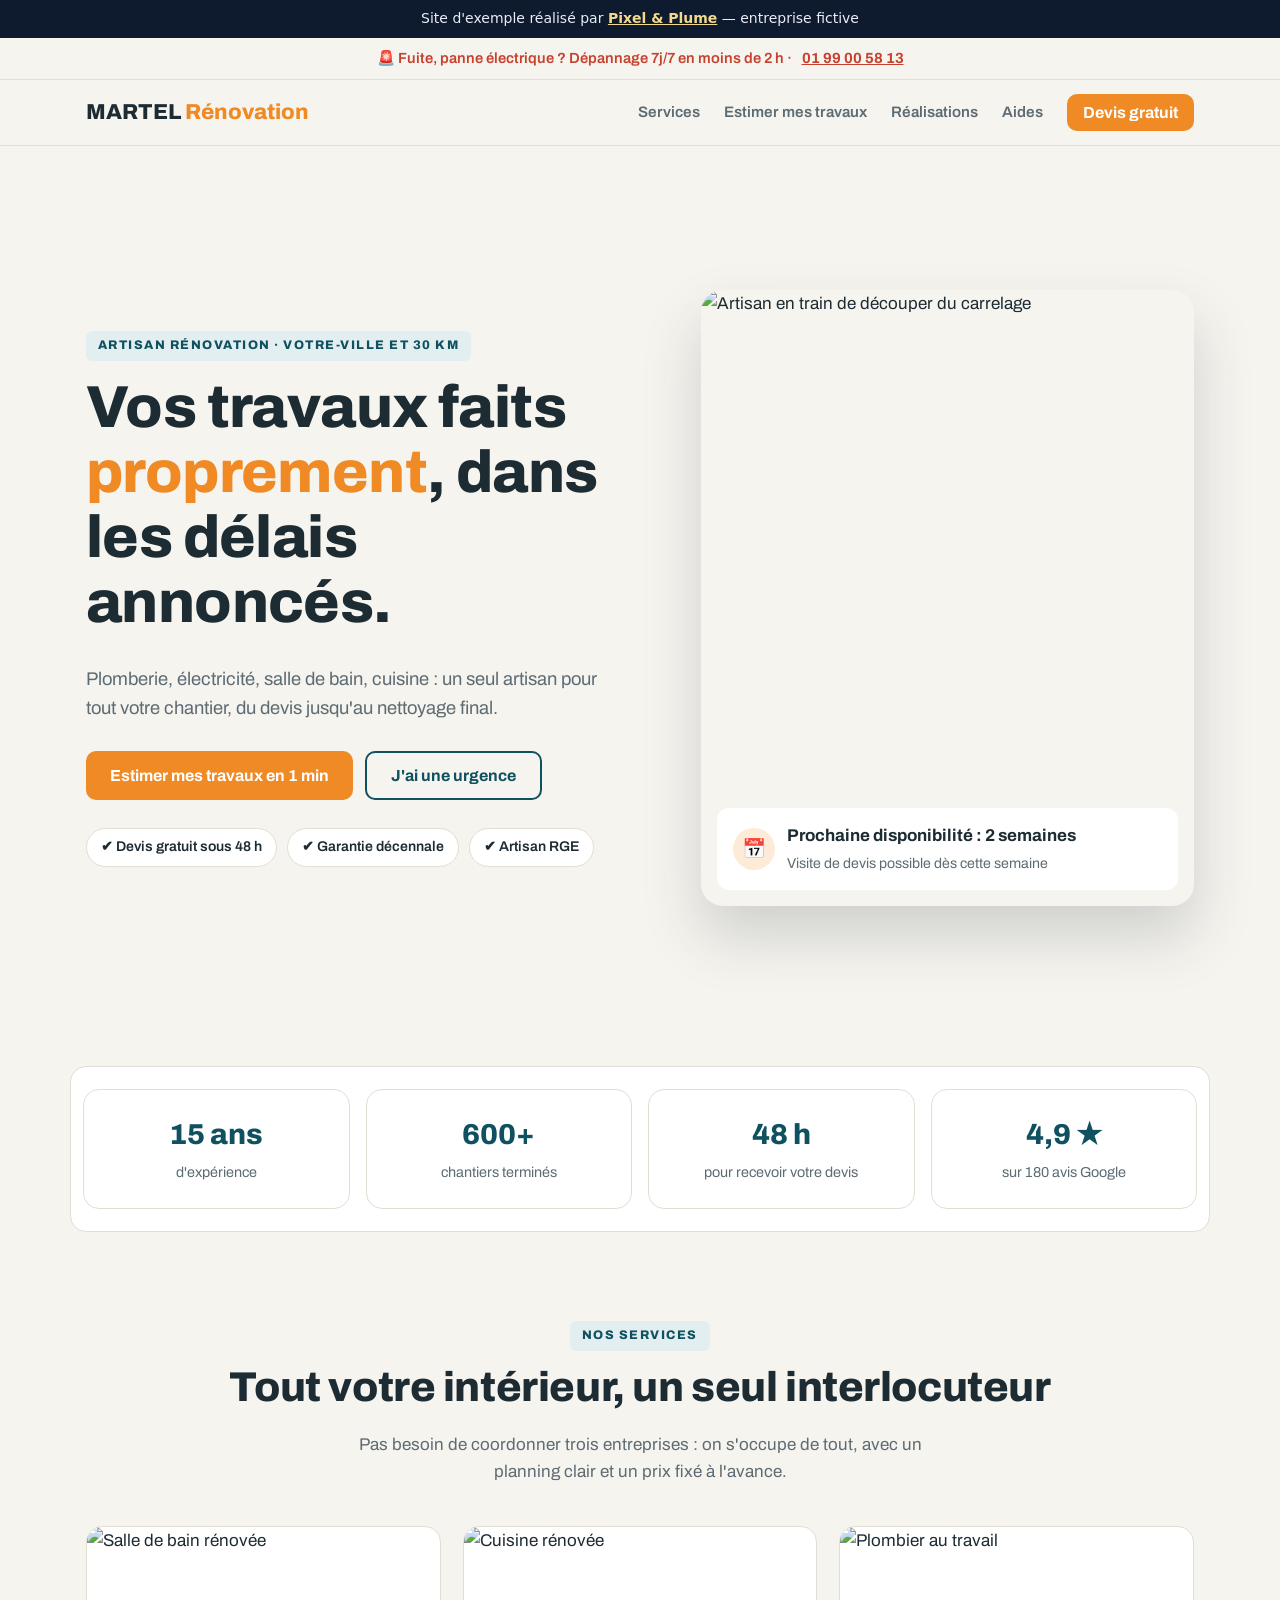
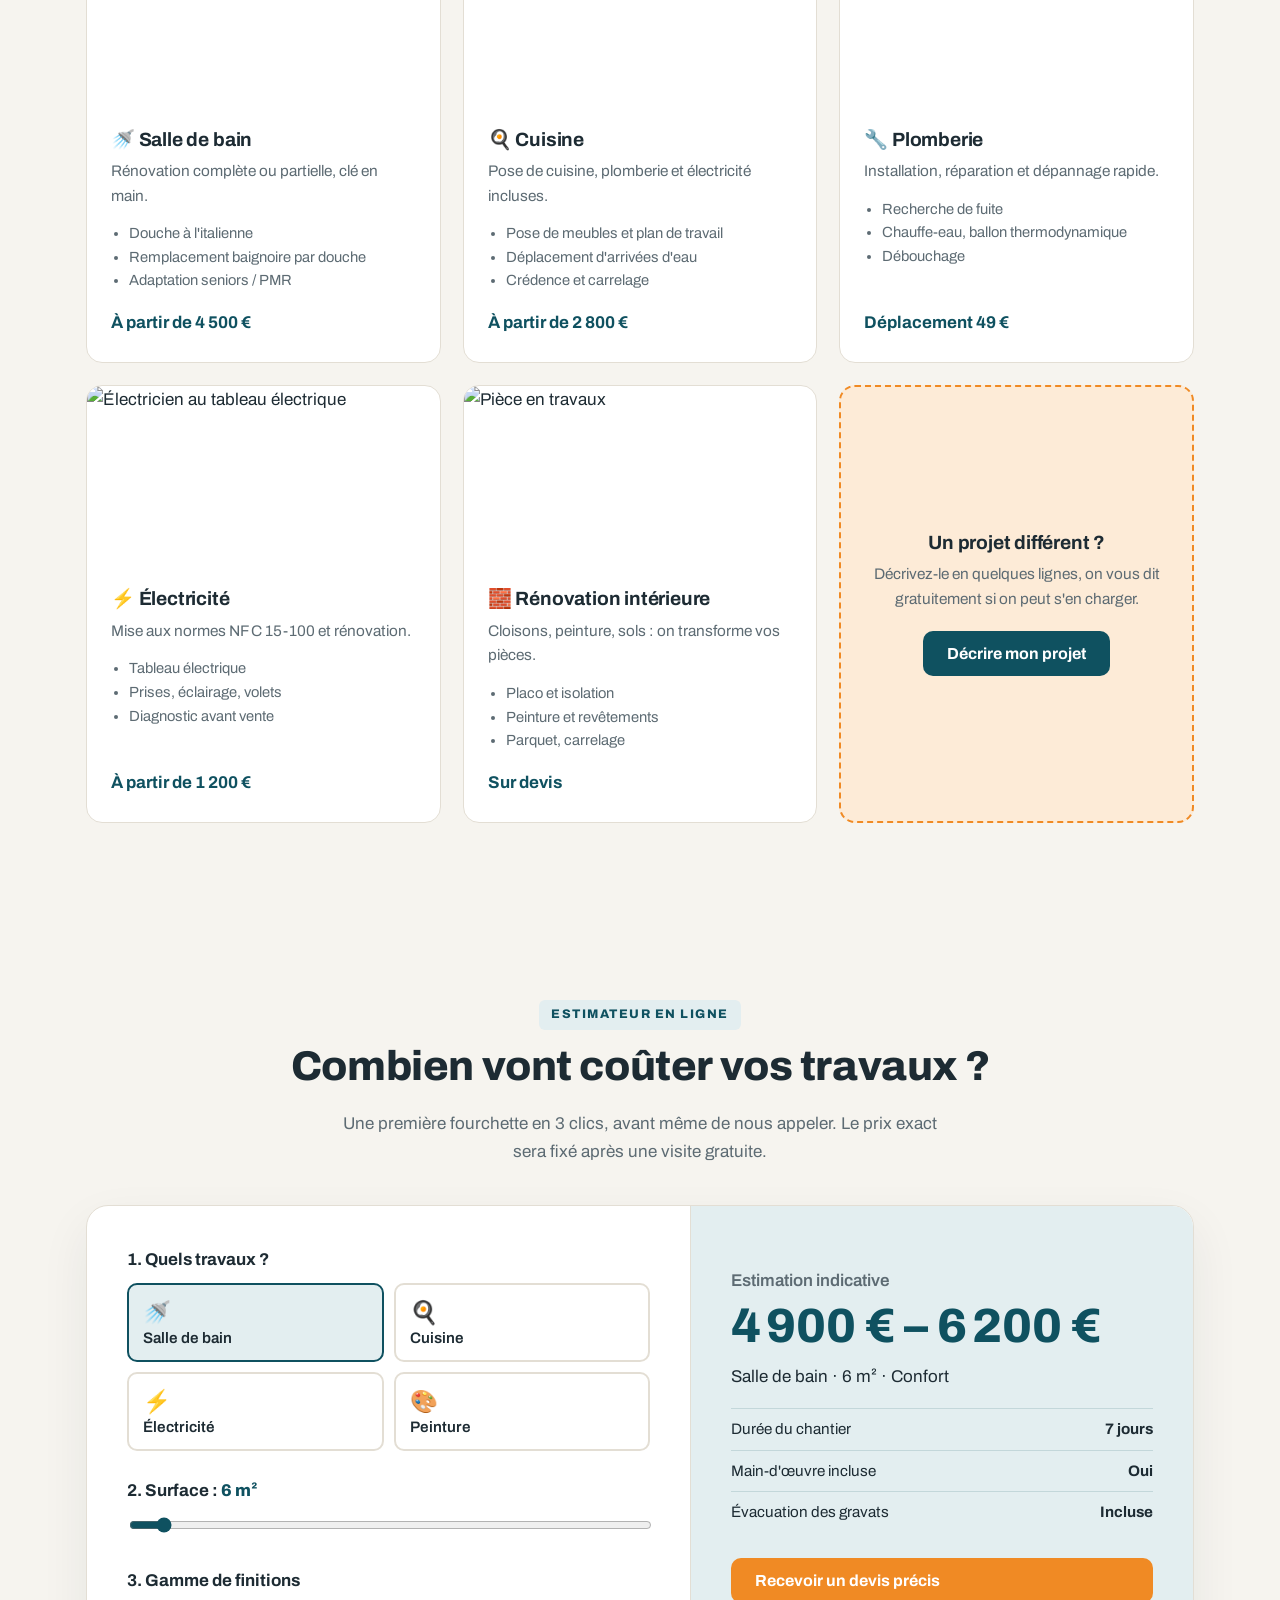
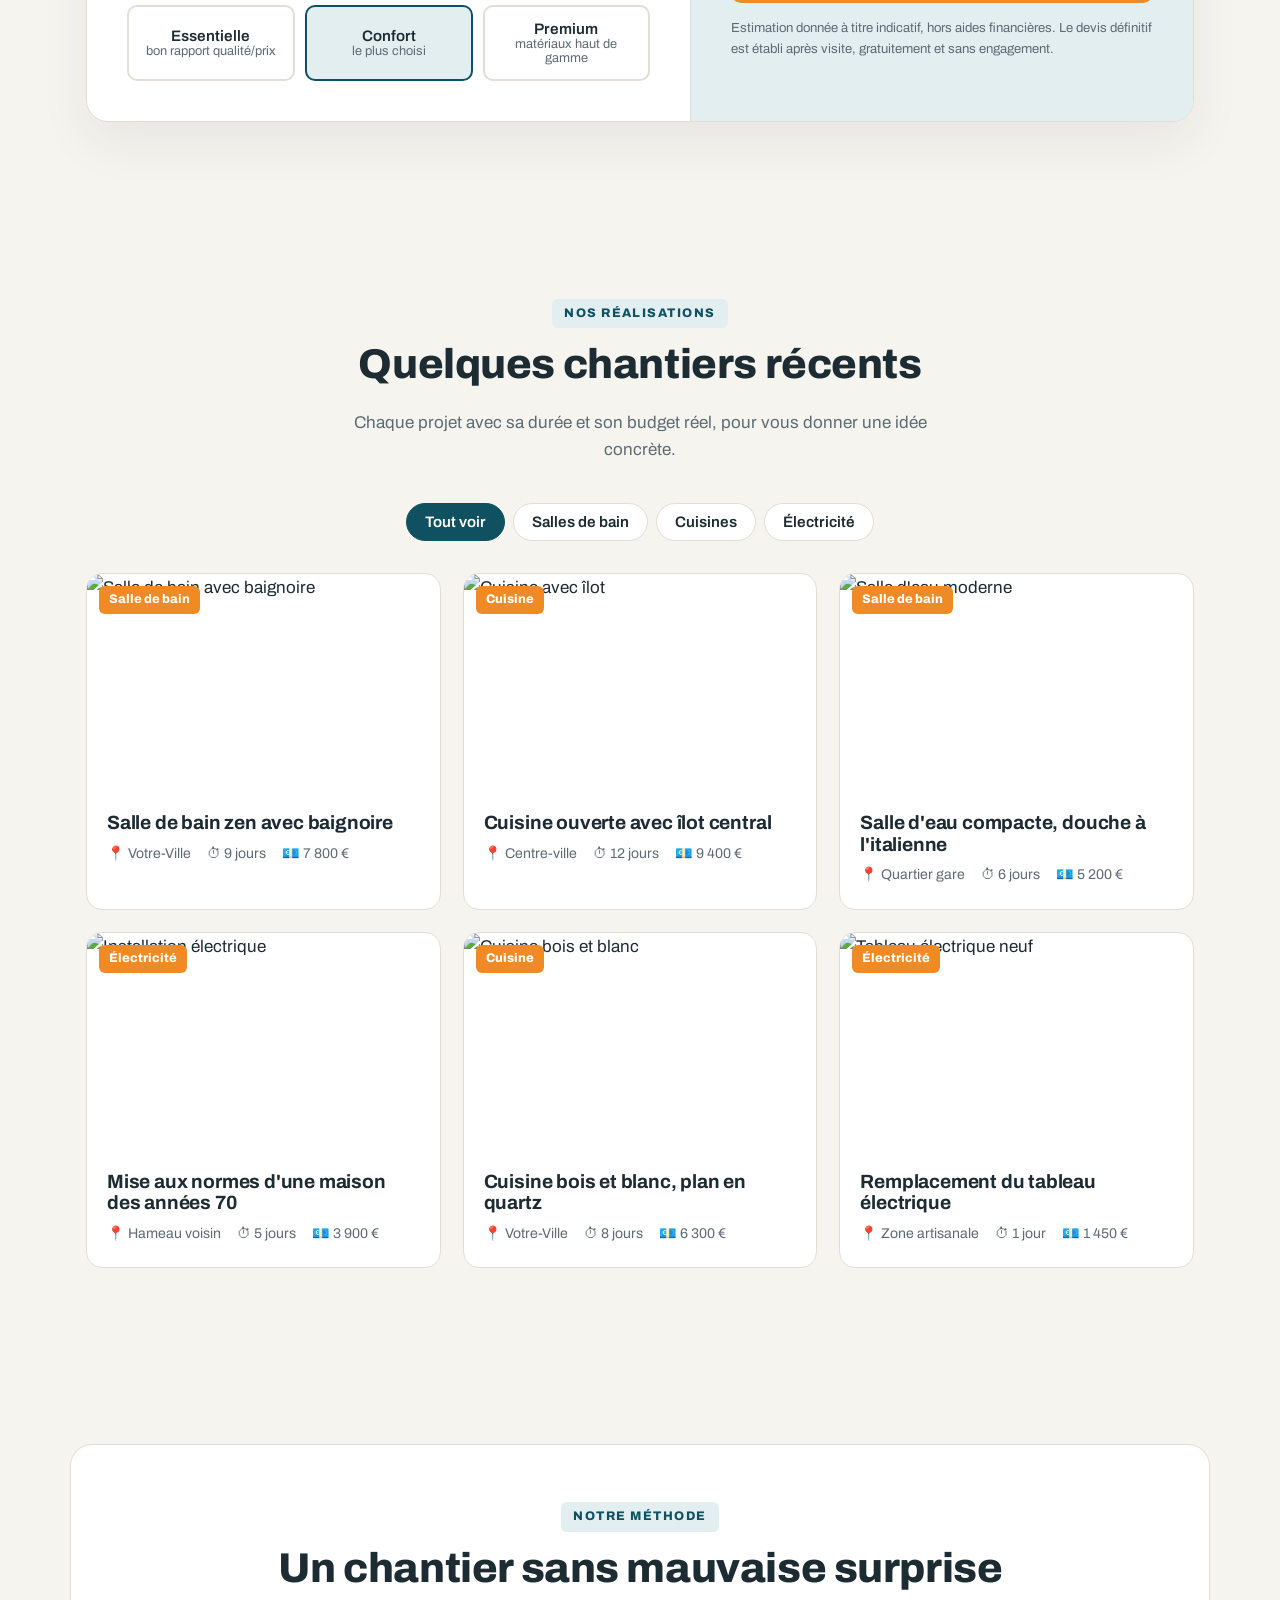
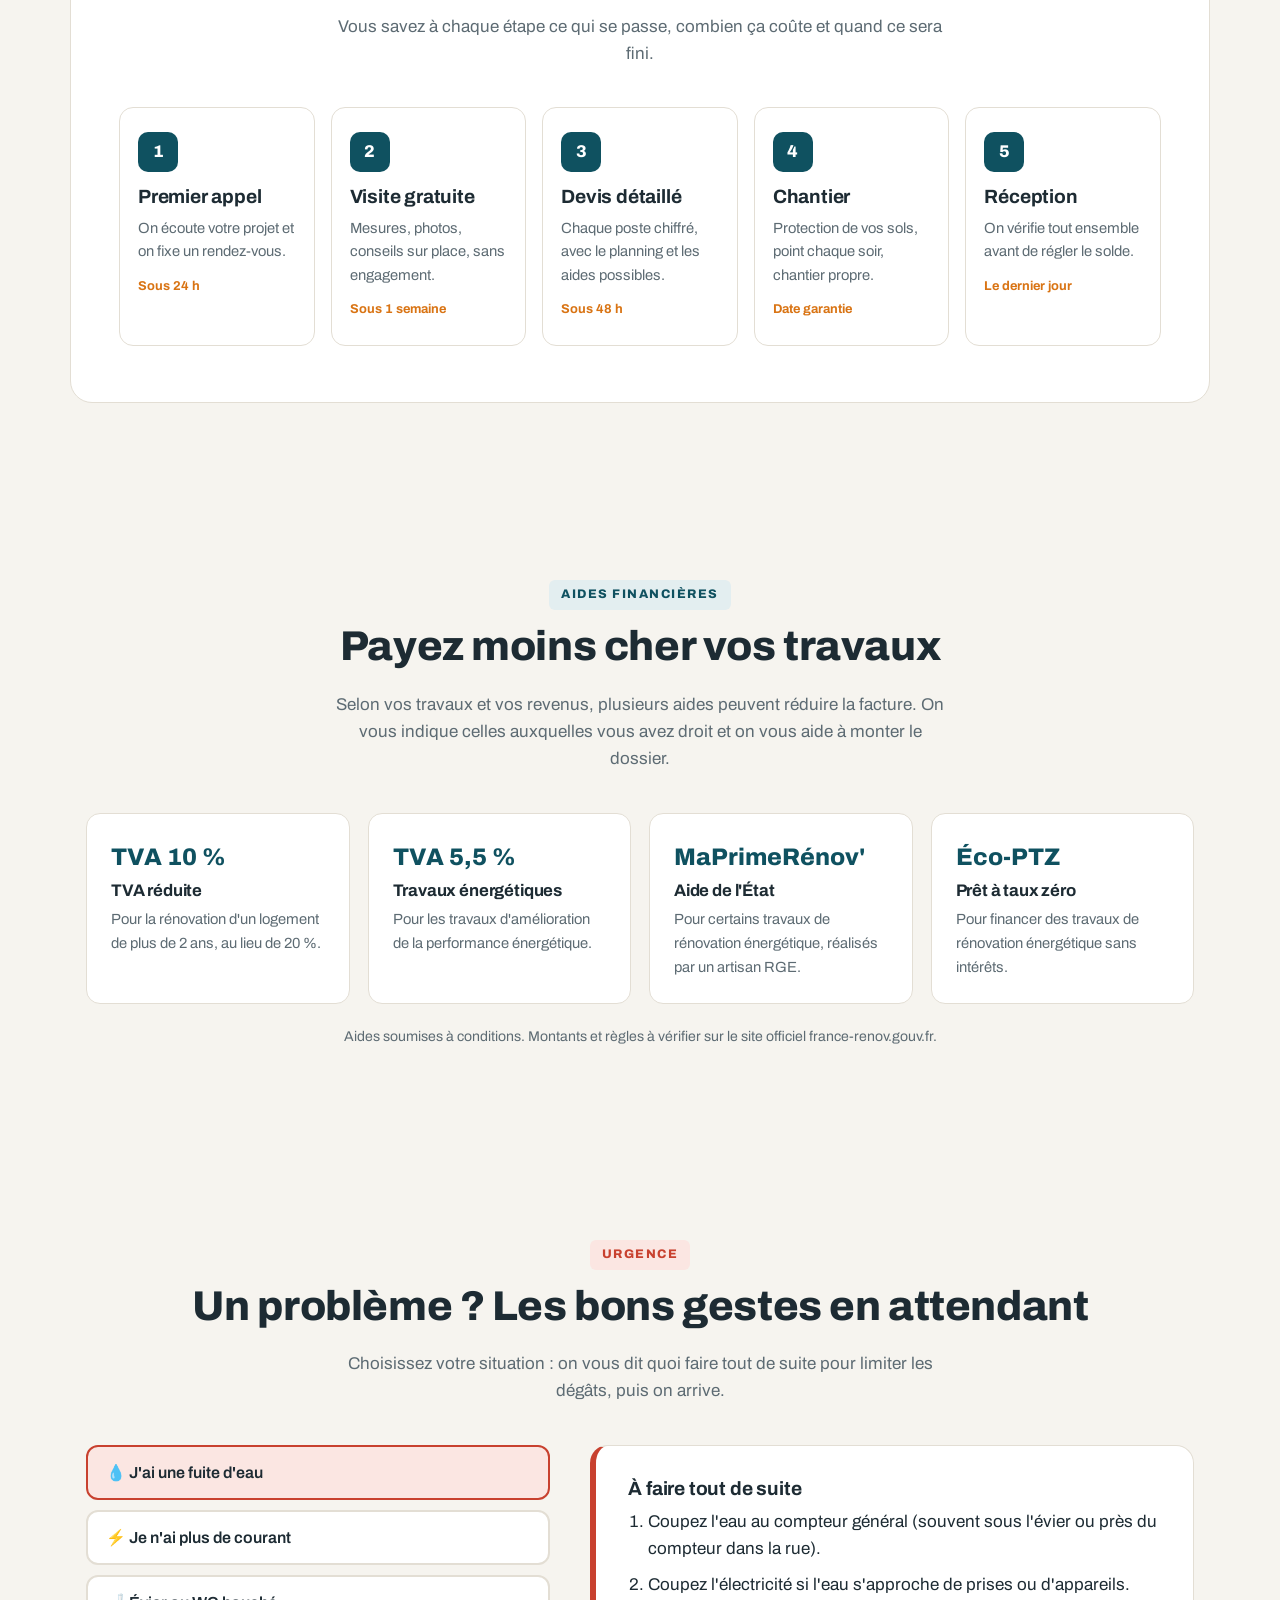
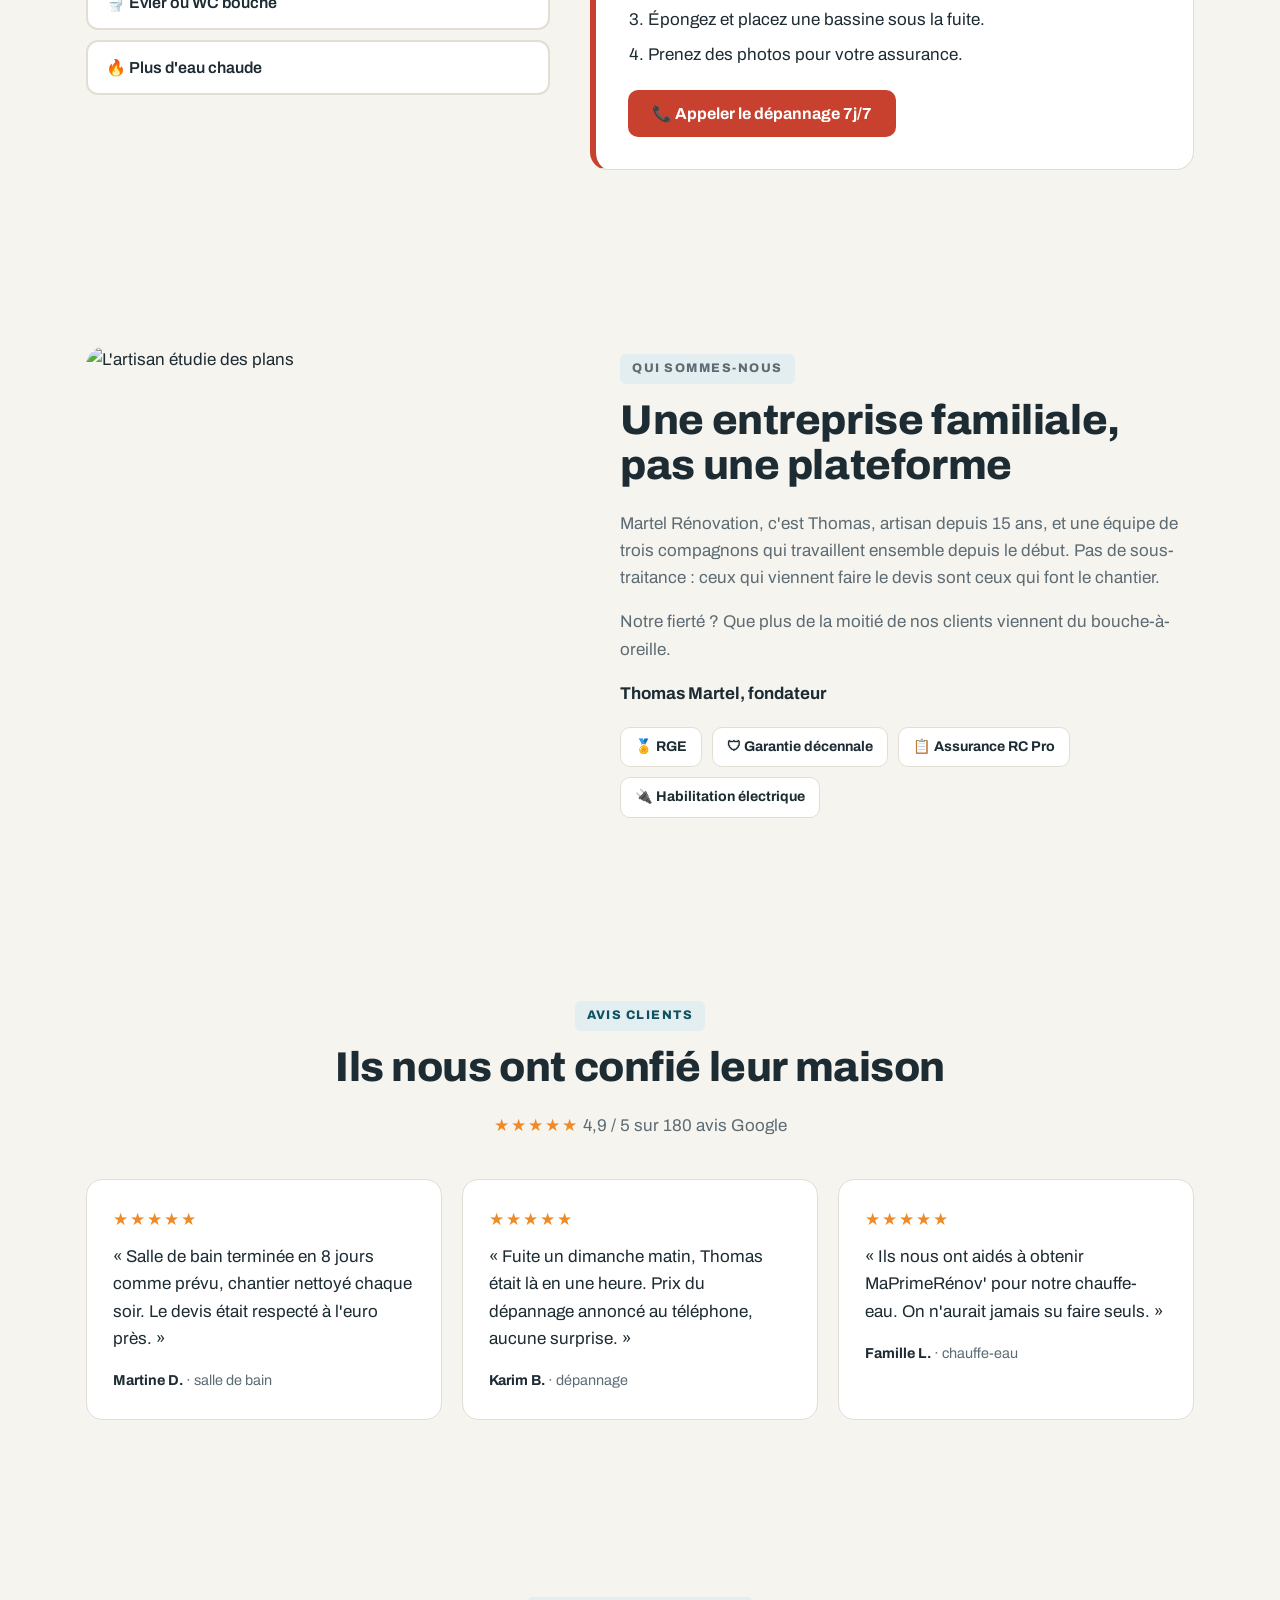
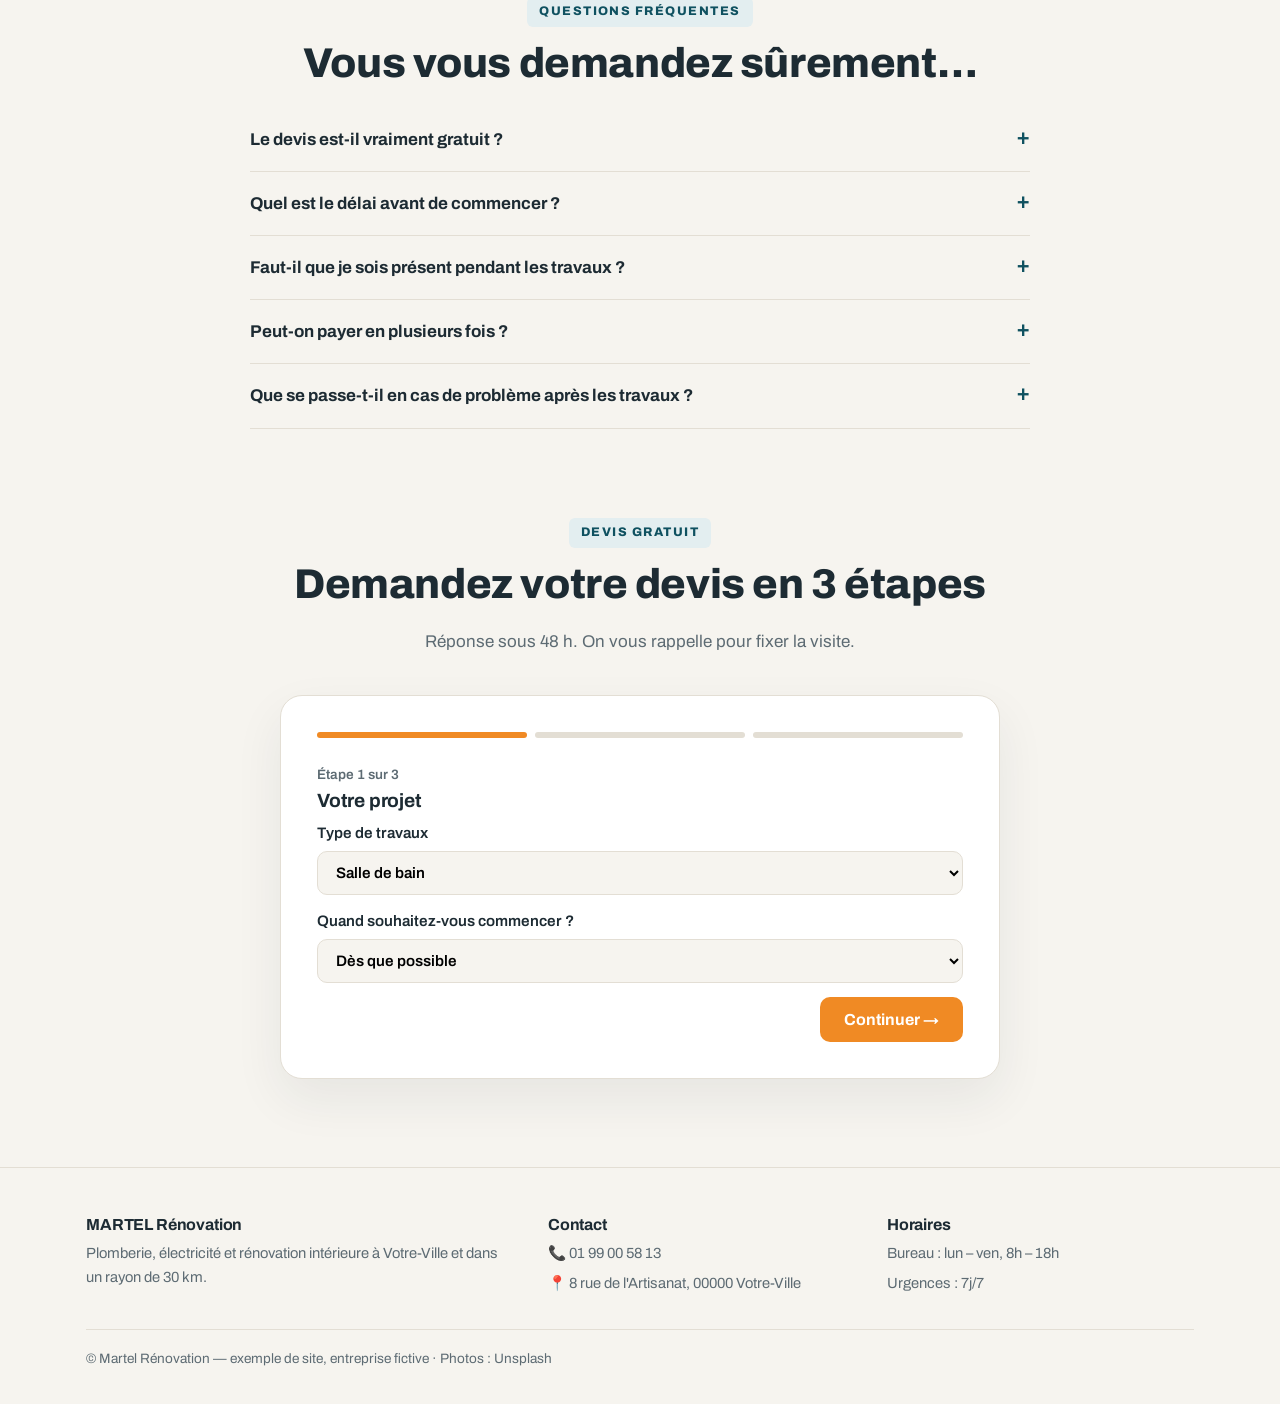
==== commit 6878f93c: "Martel Renovation : fond unique creme, bleu petrole et orange Co-Authored-By: Claude Opus 5.5 <norep" ====
--- a/exemples/artisan/index.html
+++ b/exemples/artisan/index.html
@@ -7,7 +7,7 @@
   <link href="https://fonts.googleapis.com/css2?family=Archivo:wght@400;500;600;700;800&display=swap" rel="stylesheet">
   <link rel="stylesheet" href="../demo.css?v=3">
   <style>
-    :root { --bg: #ffffff; --soft: #f1f4f8; --ink: #14202e; --muted: #5a6778; --yellow: #f2b705; --yellow-soft: #fff6d6; --blue: #1b4d89; --blue-dark: #12365f; --line: #dfe5ec; --red: #d64532; }
+    :root { --bg: #f6f4ef; --card: #ffffff; --ink: #1d2b33; --muted: #5d6b73; --primary: #0f5160; --primary-dark: #0a3c48; --primary-soft: #e3eef0; --accent: #f08a24; --accent-dark: #d97414; --accent-soft: #fdebd7; --line: #e3ded4; --red: #c8412f; --red-soft: #fbe6e2; }
     html { scroll-behavior: smooth; }
     body { margin: 0; background: var(--bg); color: var(--ink); font: 400 17px/1.6 "Archivo", sans-serif; }
     h1, h2, h3 { font-weight: 800; line-height: 1.1; margin: 0 0 .5em; letter-spacing: -.01em; }
@@ -16,118 +16,112 @@
     img { display: block; width: 100%; height: 100%; object-fit: cover; }
     .wrap { max-width: 1140px; margin: 0 auto; padding: 0 16px; }
     .center { text-align: center; }
-    .kicker { display: inline-block; font-size: .78rem; font-weight: 800; letter-spacing: .12em; text-transform: uppercase; color: var(--blue); background: #e6eef8; padding: 5px 12px; border-radius: 6px; margin: 0 0 14px; }
+    .kicker { display: inline-block; font-size: .78rem; font-weight: 800; letter-spacing: .12em; text-transform: uppercase; color: var(--primary); background: var(--primary-soft); padding: 5px 12px; border-radius: 6px; margin: 0 0 14px; }
     .lead { color: var(--muted); max-width: 620px; }
     .center .lead { margin: 0 auto 40px; }
     .btn { display: inline-flex; align-items: center; gap: 8px; border: 0; cursor: pointer; text-decoration: none; font: 700 1rem "Archivo", sans-serif; padding: 14px 24px; border-radius: 10px; transition: transform .15s, background .15s; }
     .btn:hover { transform: translateY(-2px); }
-    .btn-yellow { background: var(--yellow); color: var(--ink); }
-    .btn-yellow:hover { background: #ffc61a; }
-    .btn-blue { background: var(--blue); color: #fff; }
-    .btn-blue:hover { background: var(--blue-dark); }
-    .btn-white { background: #fff; color: var(--ink); }
-    .btn-outline { background: transparent; color: #fff; border: 2px solid rgba(255,255,255,.5); }
+    .btn-yellow { background: var(--accent); color: #fff; }
+    .btn-yellow:hover { background: var(--accent-dark); }
+    .btn-blue { background: var(--primary); color: #fff; }
+    .btn-blue:hover { background: var(--primary-dark); }
+    .btn-outline { background: transparent; color: var(--primary); border: 2px solid var(--primary); }
+    .btn-outline:hover { background: var(--primary-soft); }
     section { padding: 88px 0; }
-
-    .urgent { background: var(--red); color: #fff; font-size: .92rem; font-weight: 600; }
-    .urgent .wrap { display: flex; justify-content: center; gap: 10px; flex-wrap: wrap; padding: 8px 16px; text-align: center; }
-    .urgent a { color: #fff; }
-    .top { background: var(--blue); color: #fff; position: sticky; top: 0; z-index: 30; }
+    .panel { background: var(--card); border: 1px solid var(--line); border-radius: 22px; padding: 56px 48px; }
+
+    .urgent { border-bottom: 1px solid var(--line); color: var(--red); font-size: .92rem; font-weight: 600; }
+    .urgent .wrap { display: flex; justify-content: center; gap: 10px; flex-wrap: wrap; padding: 9px 16px; text-align: center; }
+    .urgent a { color: var(--red); }
+    .top { background: rgba(246,244,239,.94); backdrop-filter: blur(8px); border-bottom: 1px solid var(--line); position: sticky; top: 0; z-index: 30; }
     .top .wrap { display: flex; justify-content: space-between; align-items: center; padding: 14px 16px; gap: 16px; }
-    .brand { font-size: 1.35rem; font-weight: 800; color: #fff; text-decoration: none; }
-    .brand span { color: var(--yellow); }
+    .brand { font-size: 1.35rem; font-weight: 800; color: var(--ink); text-decoration: none; }
+    .brand span { color: var(--accent); }
     .top nav { display: flex; align-items: center; gap: 24px; }
-    .top nav a:not(.btn) { color: #d6e2f2; text-decoration: none; font-weight: 600; font-size: .95rem; }
-    .top nav a:not(.btn):hover { color: #fff; }
+    .top nav a:not(.btn) { color: var(--muted); text-decoration: none; font-weight: 600; font-size: .95rem; }
+    .top nav a:not(.btn):hover { color: var(--ink); }
     .top .btn { padding: 10px 16px; }
 
-    .hero { background: var(--blue); color: #fff; position: relative; overflow: hidden; }
-    .hero .wrap { display: grid; grid-template-columns: 1.15fr 1fr; gap: 48px; align-items: center; padding: 64px 16px 96px; }
+    .hero .wrap { display: grid; grid-template-columns: 1.15fr 1fr; gap: 48px; align-items: center; padding: 56px 16px 72px; }
     .hero h1 { font-size: clamp(2.3rem, 5vw, 3.7rem); }
-    .hero h1 span { color: var(--yellow); }
-    .hero p { font-size: 1.15rem; color: #d6e2f2; max-width: 540px; }
-    .hero p.kicker { font-size: .78rem; color: #fff; }
+    .hero h1 span { color: var(--accent); }
+    .hero p { font-size: 1.15rem; color: var(--muted); max-width: 540px; }
+    .hero p.kicker { font-size: .78rem; color: var(--primary); }
     .hero-ctas { display: flex; flex-wrap: wrap; gap: 12px; margin: 28px 0; }
     .badges { display: flex; flex-wrap: wrap; gap: 10px; }
-    .badges span { background: rgba(255,255,255,.12); padding: 7px 14px; border-radius: 99px; font-size: .88rem; font-weight: 600; }
-    .hero-photo { position: relative; aspect-ratio: 4/5; border-radius: 18px; overflow: hidden; box-shadow: 0 30px 60px rgba(0,0,0,.3); border: 6px solid rgba(255,255,255,.1); }
+    .badges span { background: var(--card); border: 1px solid var(--line); padding: 7px 14px; border-radius: 99px; font-size: .88rem; font-weight: 600; }
+    .hero-photo { position: relative; aspect-ratio: 4/5; border-radius: 22px; overflow: hidden; box-shadow: 0 30px 60px rgba(29,43,51,.18); }
     .hero-card { position: absolute; left: 16px; right: 16px; bottom: 16px; background: #fff; color: var(--ink); border-radius: 12px; padding: 14px 16px; display: flex; gap: 12px; align-items: center; }
-    .hero-card .dot { width: 42px; height: 42px; border-radius: 50%; background: var(--yellow); display: grid; place-items: center; font-size: 1.2rem; flex: none; }
+    .hero-card .dot { width: 42px; height: 42px; border-radius: 50%; background: var(--accent-soft); display: grid; place-items: center; font-size: 1.2rem; flex: none; }
     .hero-card b { display: block; }
     .hero-card small { color: var(--muted); }
 
-    .trust { background: var(--ink); color: #fff; }
-    .trust .wrap { display: grid; grid-template-columns: repeat(4, 1fr); gap: 20px; padding: 28px 16px; }
-    .trust div { text-align: center; }
-    .trust b { display: block; font-size: 1.7rem; font-weight: 800; color: var(--yellow); }
-    .trust span { font-size: .9rem; color: #b8c4d4; }
+    .trust .wrap { display: grid; grid-template-columns: repeat(4, 1fr); gap: 16px; }
+    .trust div { text-align: center; background: var(--card); border: 1px solid var(--line); border-radius: 16px; padding: 22px 12px; }
+    .trust b { display: block; font-size: 1.8rem; font-weight: 800; color: var(--primary); }
+    .trust span { font-size: .9rem; color: var(--muted); }
 
     .services { display: grid; grid-template-columns: repeat(3, 1fr); gap: 22px; }
-    .service { border: 1px solid var(--line); border-radius: 16px; overflow: hidden; background: #fff; display: flex; flex-direction: column; transition: box-shadow .2s, transform .2s; }
-    .service:hover { box-shadow: 0 18px 40px rgba(20,32,46,.1); transform: translateY(-3px); }
+    .service { border: 1px solid var(--line); border-radius: 16px; overflow: hidden; background: var(--card); display: flex; flex-direction: column; transition: box-shadow .2s, transform .2s; }
+    .service:hover { box-shadow: 0 18px 40px rgba(29,43,51,.1); transform: translateY(-3px); }
     .service .ph { height: 180px; }
     .service .body { padding: 22px 24px 26px; display: flex; flex-direction: column; flex: 1; }
     .service p { color: var(--muted); margin: 0 0 14px; font-size: .96rem; }
     .service ul { margin: 0 0 16px; padding-left: 18px; color: var(--muted); font-size: .92rem; }
-    .service .from { margin-top: auto; font-weight: 700; color: var(--blue); }
-    .service-cta { background: var(--yellow-soft); border: 2px dashed var(--yellow); justify-content: center; text-align: center; padding: 32px; }
+    .service .from { margin-top: auto; font-weight: 700; color: var(--primary); }
+    .service-cta { background: var(--accent-soft); border: 2px dashed var(--accent); justify-content: center; text-align: center; padding: 32px; }
     .service-cta p { margin-bottom: 20px; }
 
-    .estimator { background: var(--soft); }
-    .est-box { display: grid; grid-template-columns: 1.2fr 1fr; background: #fff; border-radius: 20px; overflow: hidden; box-shadow: 0 20px 50px rgba(20,32,46,.08); }
+    .est-box { display: grid; grid-template-columns: 1.2fr 1fr; background: var(--card); border: 1px solid var(--line); border-radius: 22px; overflow: hidden; box-shadow: 0 20px 50px rgba(29,43,51,.07); }
     .est-form { padding: 40px; }
     .est-form label.title { display: block; font-weight: 700; margin: 0 0 10px; }
     .est-form .group { margin-bottom: 26px; }
     .choices { display: grid; grid-template-columns: repeat(2, 1fr); gap: 10px; }
     .choices button, .levels button { font: 600 .95rem "Archivo", sans-serif; text-align: left; padding: 14px; border-radius: 10px; border: 2px solid var(--line); background: #fff; color: var(--ink); cursor: pointer; }
     .choices button span { display: block; font-size: 1.4rem; margin-bottom: 4px; }
-    .choices button.on, .levels button.on { border-color: var(--blue); background: #e6eef8; }
+    .choices button.on, .levels button.on { border-color: var(--primary); background: var(--primary-soft); }
     .levels { display: grid; grid-template-columns: repeat(3, 1fr); gap: 10px; }
     .levels button { text-align: center; }
     .levels small { display: block; font-weight: 400; color: var(--muted); font-size: .8rem; }
-    input[type=range] { width: 100%; accent-color: var(--blue); }
-    .range-val { font-weight: 800; color: var(--blue); }
-    .est-result { background: var(--blue); color: #fff; padding: 40px; display: flex; flex-direction: column; justify-content: center; }
-    .est-result .label { color: #b8c9e0; font-weight: 600; }
-    .est-result .amount { font-size: clamp(2.2rem, 4vw, 3rem); font-weight: 800; color: var(--yellow); line-height: 1.1; margin: 6px 0 10px; }
+    input[type=range] { width: 100%; accent-color: var(--primary); }
+    .range-val { font-weight: 800; color: var(--primary); }
+    .est-result { background: var(--primary-soft); border-left: 1px solid var(--line); padding: 40px; display: flex; flex-direction: column; justify-content: center; }
+    .est-result .label { color: var(--muted); font-weight: 600; }
+    .est-result .amount { font-size: clamp(2.2rem, 4vw, 3rem); font-weight: 800; color: var(--primary); line-height: 1.1; margin: 6px 0 10px; }
     .est-result ul { list-style: none; padding: 0; margin: 18px 0 26px; }
-    .est-result li { padding: 8px 0; border-top: 1px solid rgba(255,255,255,.15); display: flex; justify-content: space-between; gap: 12px; font-size: .95rem; }
-    .est-result li b { color: #fff; }
-    .est-result small { color: #b8c9e0; display: block; margin-top: 14px; font-size: .82rem; }
+    .est-result li { padding: 8px 0; border-top: 1px solid rgba(15,81,96,.15); display: flex; justify-content: space-between; gap: 12px; font-size: .95rem; }
+    .est-result small { color: var(--muted); display: block; margin-top: 14px; font-size: .82rem; }
 
     .filters { display: flex; flex-wrap: wrap; justify-content: center; gap: 8px; margin-bottom: 32px; }
-    .filters button { font: 600 .95rem "Archivo", sans-serif; padding: 10px 18px; border-radius: 99px; border: 1px solid var(--line); background: #fff; color: var(--ink); cursor: pointer; }
-    .filters button.on { background: var(--ink); color: #fff; border-color: var(--ink); }
+    .filters button { font: 600 .95rem "Archivo", sans-serif; padding: 10px 18px; border-radius: 99px; border: 1px solid var(--line); background: var(--card); color: var(--ink); cursor: pointer; }
+    .filters button.on { background: var(--primary); color: #fff; border-color: var(--primary); }
     .projects { display: grid; grid-template-columns: repeat(3, 1fr); gap: 22px; }
-    .project { border-radius: 16px; overflow: hidden; border: 1px solid var(--line); background: #fff; }
+    .project { border-radius: 16px; overflow: hidden; border: 1px solid var(--line); background: var(--card); }
     .project[hidden] { display: none; }
     .project .ph { height: 220px; position: relative; }
-    .project .tag { position: absolute; top: 12px; left: 12px; background: var(--yellow); color: var(--ink); font-size: .78rem; font-weight: 800; padding: 4px 10px; border-radius: 6px; }
+    .project .tag { position: absolute; top: 12px; left: 12px; background: var(--accent); color: #fff; font-size: .78rem; font-weight: 800; padding: 4px 10px; border-radius: 6px; }
     .project .body { padding: 18px 20px 22px; }
     .project .meta { display: flex; flex-wrap: wrap; gap: 6px 16px; color: var(--muted); font-size: .88rem; }
 
-    .process { background: var(--ink); color: #fff; }
-    .process .lead { color: #b8c4d4; }
     .timeline { display: grid; grid-template-columns: repeat(5, 1fr); gap: 16px; counter-reset: step; padding: 0; margin: 0; }
-    .timeline li { list-style: none; position: relative; background: rgba(255,255,255,.06); border-radius: 14px; padding: 24px 18px; counter-increment: step; }
-    .timeline li::before { content: counter(step); display: grid; place-items: center; width: 40px; height: 40px; border-radius: 10px; background: var(--yellow); color: var(--ink); font-weight: 800; margin-bottom: 14px; }
-    .timeline p { color: #b8c4d4; font-size: .92rem; margin: 0; }
-    .timeline .when { display: inline-block; margin-top: 12px; font-size: .8rem; font-weight: 700; color: var(--yellow); }
-    .timeline ol { padding: 0; margin: 0; display: contents; }
+    .timeline li { list-style: none; background: var(--card); border: 1px solid var(--line); border-radius: 14px; padding: 24px 18px; counter-increment: step; }
+    .timeline li::before { content: counter(step); display: grid; place-items: center; width: 40px; height: 40px; border-radius: 10px; background: var(--primary); color: #fff; font-weight: 800; margin-bottom: 14px; }
+    .timeline p { color: var(--muted); font-size: .92rem; margin: 0; }
+    .timeline .when { display: inline-block; margin-top: 12px; font-size: .8rem; font-weight: 700; color: var(--accent-dark); }
 
     .aids-grid { display: grid; grid-template-columns: repeat(4, 1fr); gap: 18px; }
-    .aid { border: 1px solid var(--line); border-radius: 14px; padding: 24px; }
-    .aid b { display: block; font-size: 1.5rem; color: var(--blue); font-weight: 800; }
+    .aid { background: var(--card); border: 1px solid var(--line); border-radius: 14px; padding: 24px; }
+    .aid b { display: block; font-size: 1.5rem; color: var(--primary); font-weight: 800; }
     .aid h3 { margin: 6px 0 8px; font-size: 1.05rem; }
     .aid p { color: var(--muted); margin: 0; font-size: .92rem; }
     .aid-note { text-align: center; color: var(--muted); font-size: .88rem; margin-top: 22px; }
 
-    .help { background: #fff3f1; }
+    .help .kicker { color: var(--red); background: var(--red-soft); }
     .help-box { display: grid; grid-template-columns: 1fr 1.3fr; gap: 40px; align-items: start; }
     .help-list { display: grid; gap: 10px; }
-    .help-list button { font: 600 1rem "Archivo", sans-serif; text-align: left; padding: 16px 18px; border-radius: 12px; border: 2px solid #f3cfc8; background: #fff; color: var(--ink); cursor: pointer; display: flex; gap: 12px; align-items: center; }
-    .help-list button.on { border-color: var(--red); }
-    .help-answer { background: #fff; border-radius: 18px; padding: 32px; border-left: 6px solid var(--red); }
+    .help-list button { font: 600 1rem "Archivo", sans-serif; text-align: left; padding: 16px 18px; border-radius: 12px; border: 2px solid var(--line); background: var(--card); color: var(--ink); cursor: pointer; display: flex; gap: 12px; align-items: center; }
+    .help-list button.on { border-color: var(--red); background: var(--red-soft); }
+    .help-answer { background: var(--card); border: 1px solid var(--line); border-radius: 18px; padding: 32px; border-left: 6px solid var(--red); }
     .help-answer ol { padding-left: 20px; margin: 0 0 22px; }
     .help-answer li { margin-bottom: 8px; }
     .btn-red { background: var(--red); color: #fff; }
@@ -137,12 +131,11 @@
     .about p { color: var(--muted); }
     .about .sign { color: var(--ink); font-weight: 700; }
     .certs { display: flex; flex-wrap: wrap; gap: 10px; margin-top: 20px; }
-    .certs span { border: 2px solid var(--line); border-radius: 10px; padding: 8px 14px; font-weight: 700; font-size: .88rem; }
-
-    .reviews { background: var(--soft); }
+    .certs span { background: var(--card); border: 1px solid var(--line); border-radius: 10px; padding: 8px 14px; font-weight: 700; font-size: .88rem; }
+
     .reviews-grid { display: grid; grid-template-columns: repeat(3, 1fr); gap: 20px; }
-    .review { background: #fff; border-radius: 16px; padding: 26px; }
-    .stars { color: var(--yellow); letter-spacing: 2px; }
+    .review { background: var(--card); border: 1px solid var(--line); border-radius: 16px; padding: 26px; }
+    .stars { color: var(--accent); letter-spacing: 2px; }
     .review p { margin: 10px 0 14px; }
     .review cite { font-style: normal; font-weight: 700; font-size: .9rem; }
     .review cite span { color: var(--muted); font-weight: 400; }
@@ -150,35 +143,35 @@
     .faq { max-width: 780px; margin: 0 auto; }
     .faq details { border-bottom: 1px solid var(--line); padding: 18px 0; }
     .faq summary { cursor: pointer; font-weight: 700; list-style: none; display: flex; justify-content: space-between; gap: 16px; }
-    .faq summary::after { content: "+"; color: var(--blue); font-size: 1.4rem; line-height: 1; }
+    .faq summary::after { content: "+"; color: var(--primary); font-size: 1.4rem; line-height: 1; }
     .faq details[open] summary::after { content: "–"; }
     .faq details p { color: var(--muted); margin: 10px 0 0; }
 
-    .quote { background: var(--blue); color: #fff; }
-    .quote-box { max-width: 720px; margin: 0 auto; background: #fff; color: var(--ink); border-radius: 20px; padding: 36px; }
+    .quote-box { max-width: 720px; margin: 0 auto; background: var(--card); color: var(--ink); border: 1px solid var(--line); border-radius: 22px; padding: 36px; box-shadow: 0 20px 50px rgba(29,43,51,.07); }
     .progress { display: flex; gap: 8px; margin-bottom: 26px; }
     .progress i { flex: 1; height: 6px; border-radius: 99px; background: var(--line); }
-    .progress i.on { background: var(--yellow); }
+    .progress i.on { background: var(--accent); }
     .step-title { font-size: .85rem; color: var(--muted); font-weight: 600; margin-bottom: 4px; }
     .q-step { display: none; }
     .q-step.on { display: block; }
     .q-step label { display: block; font-weight: 600; margin-bottom: 14px; font-size: .95rem; }
-    .q-step input, .q-step select, .q-step textarea { width: 100%; box-sizing: border-box; font: inherit; padding: 12px 14px; border: 1px solid var(--line); border-radius: 10px; background: var(--soft); margin-top: 6px; }
+    .q-step input, .q-step select, .q-step textarea { width: 100%; box-sizing: border-box; font: inherit; padding: 12px 14px; border: 1px solid var(--line); border-radius: 10px; background: var(--bg); margin-top: 6px; }
     .q-step .row2 { display: grid; grid-template-columns: 1fr 1fr; gap: 14px; }
     .q-nav { display: flex; justify-content: space-between; gap: 12px; margin-top: 10px; }
     .q-done { text-align: center; padding: 20px 0; }
     .q-done div { font-size: 3rem; }
 
-    footer { background: var(--ink); color: #b8c4d4; padding: 48px 0 28px; font-size: .92rem; }
+    footer { color: var(--muted); padding: 48px 0 28px; font-size: .92rem; border-top: 1px solid var(--line); }
     footer .cols { display: grid; grid-template-columns: 1.4fr 1fr 1fr; gap: 32px; margin-bottom: 28px; }
-    footer h3 { color: #fff; font-size: 1rem; }
+    footer h3 { color: var(--ink); font-size: 1rem; }
     footer p { margin: 0 0 6px; }
-    footer .legal { border-top: 1px solid rgba(255,255,255,.1); padding-top: 18px; font-size: .85rem; }
+    footer .legal { border-top: 1px solid var(--line); padding-top: 18px; font-size: .85rem; }
     .call-mobile { display: none; }
 
     @media (max-width: 960px) {
       .top nav a:not(.btn) { display: none; }
       .hero .wrap, .est-box, .help-box, .about { grid-template-columns: 1fr; }
+      .est-result { border-left: 0; border-top: 1px solid var(--line); }
       .hero-photo { max-width: 420px; aspect-ratio: 1; }
       .trust .wrap { grid-template-columns: 1fr 1fr; }
       .services, .projects, .reviews-grid { grid-template-columns: 1fr 1fr; }
@@ -186,12 +179,14 @@
       .aids-grid { grid-template-columns: 1fr 1fr; }
       footer .cols { grid-template-columns: 1fr; }
       section { padding: 64px 0; }
+      .panel { padding: 40px 24px; }
     }
     @media (max-width: 620px) {
       .services, .projects, .reviews-grid, .timeline, .aids-grid, .choices { grid-template-columns: 1fr; }
       .est-form, .est-result, .quote-box, .help-answer { padding: 26px 20px; }
       .q-step .row2 { grid-template-columns: 1fr; }
-      .call-mobile { display: flex; justify-content: center; position: fixed; left: 16px; right: 16px; bottom: 16px; z-index: 40; box-shadow: 0 10px 30px rgba(0,0,0,.3); }
+      .panel { padding: 32px 16px; border-radius: 16px; }
+      .call-mobile { display: flex; justify-content: center; position: fixed; left: 16px; right: 16px; bottom: 16px; z-index: 40; box-shadow: 0 10px 30px rgba(0,0,0,.25); }
       footer { padding-bottom: 96px; }
     }
   </style>
@@ -213,10 +208,10 @@
     </div>
   </header>
 
-  <section class="hero" style="padding:0">
+  <section class="hero">
     <div class="wrap">
       <div>
-        <p class="kicker" style="background:rgba(255,255,255,.12);color:#fff">Artisan rénovation · Votre-Ville et 30 km</p>
+        <p class="kicker">Artisan rénovation · Votre-Ville et 30 km</p>
         <h1>Vos travaux faits <span>proprement</span>, dans les délais annoncés.</h1>
         <p>Plomberie, électricité, salle de bain, cuisine : un seul artisan pour tout votre chantier, du devis jusqu'au nettoyage final.</p>
         <div class="hero-ctas">
@@ -331,9 +326,9 @@
   </section>
 
   <section class="process">
-    <div class="wrap">
-      <div class="center">
-        <p class="kicker" style="background:rgba(255,255,255,.1);color:var(--yellow)">Notre méthode</p>
+    <div class="wrap panel">
+      <div class="center">
+        <p class="kicker">Notre méthode</p>
         <h2>Un chantier sans mauvaise surprise</h2>
         <p class="lead">Vous savez à chaque étape ce qui se passe, combien ça coûte et quand ce sera fini.</p>
       </div>
@@ -367,7 +362,7 @@
   <section id="urgence" class="help">
     <div class="wrap">
       <div class="center">
-        <p class="kicker" style="background:#fde1dc;color:var(--red)">Urgence</p>
+        <p class="kicker">Urgence</p>
         <h2>Un problème ? Les bons gestes en attendant</h2>
         <p class="lead">Choisissez votre situation : on vous dit quoi faire tout de suite pour limiter les dégâts, puis on arrive.</p>
       </div>
@@ -428,12 +423,12 @@
     </div>
   </section>
 
-  <section id="devis" class="quote">
-    <div class="wrap">
-      <div class="center">
-        <p class="kicker" style="background:rgba(255,255,255,.12);color:#fff">Devis gratuit</p>
+  <section id="devis" class="quote" style="padding-top:0">
+    <div class="wrap">
+      <div class="center">
+        <p class="kicker">Devis gratuit</p>
         <h2>Demandez votre devis en 3 étapes</h2>
-        <p class="lead" style="color:#d6e2f2">Réponse sous 48 h. On vous rappelle pour fixer la visite.</p>
+        <p class="lead">Réponse sous 48 h. On vous rappelle pour fixer la visite.</p>
       </div>
       <form class="quote-box" id="quote" onsubmit="return false">
         <div class="progress"><i class="on"></i><i></i><i></i></div>
@@ -467,7 +462,7 @@
           <p style="color:var(--muted)">Merci, Thomas vous rappelle sous 48 h pour fixer la visite. (Démonstration : aucune donnée n'est envoyée.)</p>
         </div>
         <div class="q-nav" id="q-nav">
-          <button type="button" class="btn" id="q-prev" style="background:var(--soft);color:var(--ink);visibility:hidden">← Retour</button>
+          <button type="button" class="btn" id="q-prev" style="background:var(--bg);color:var(--ink);visibility:hidden">← Retour</button>
           <button type="button" class="btn btn-yellow" id="q-next">Continuer →</button>
         </div>
       </form>
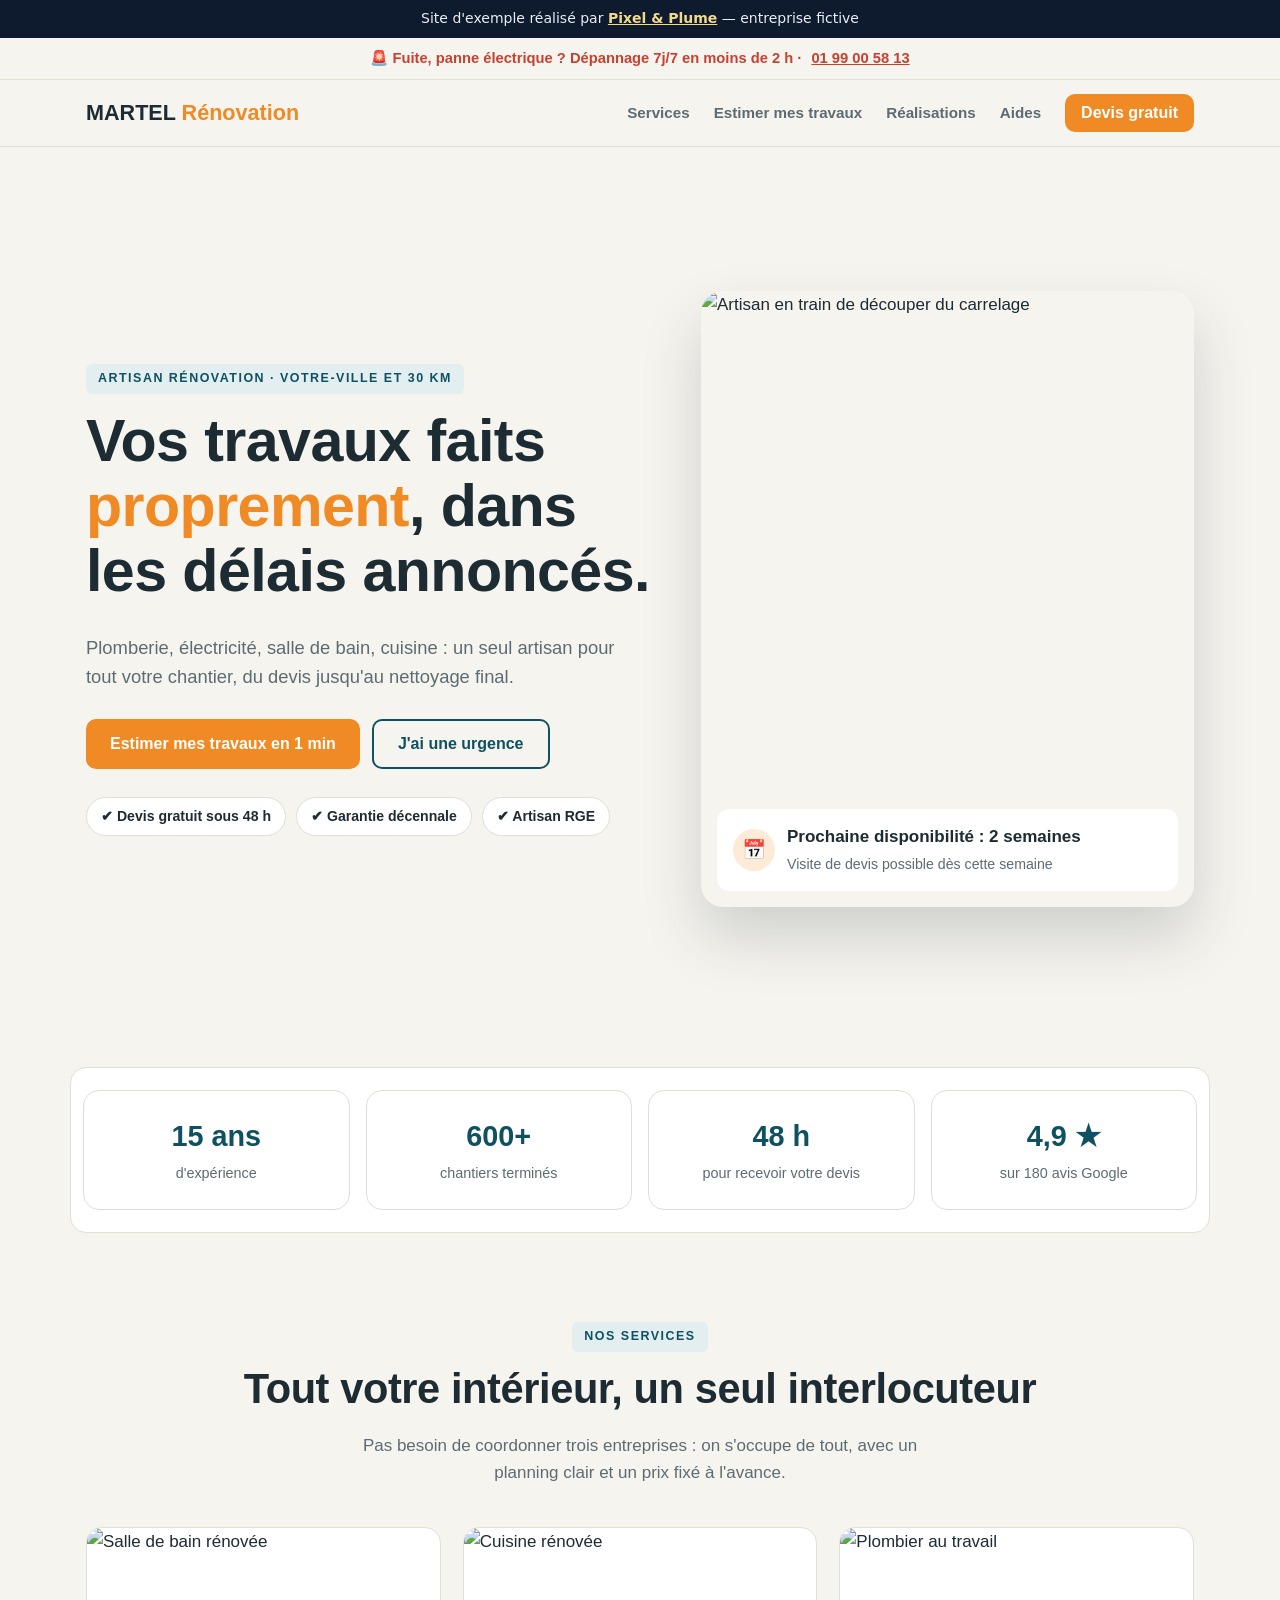
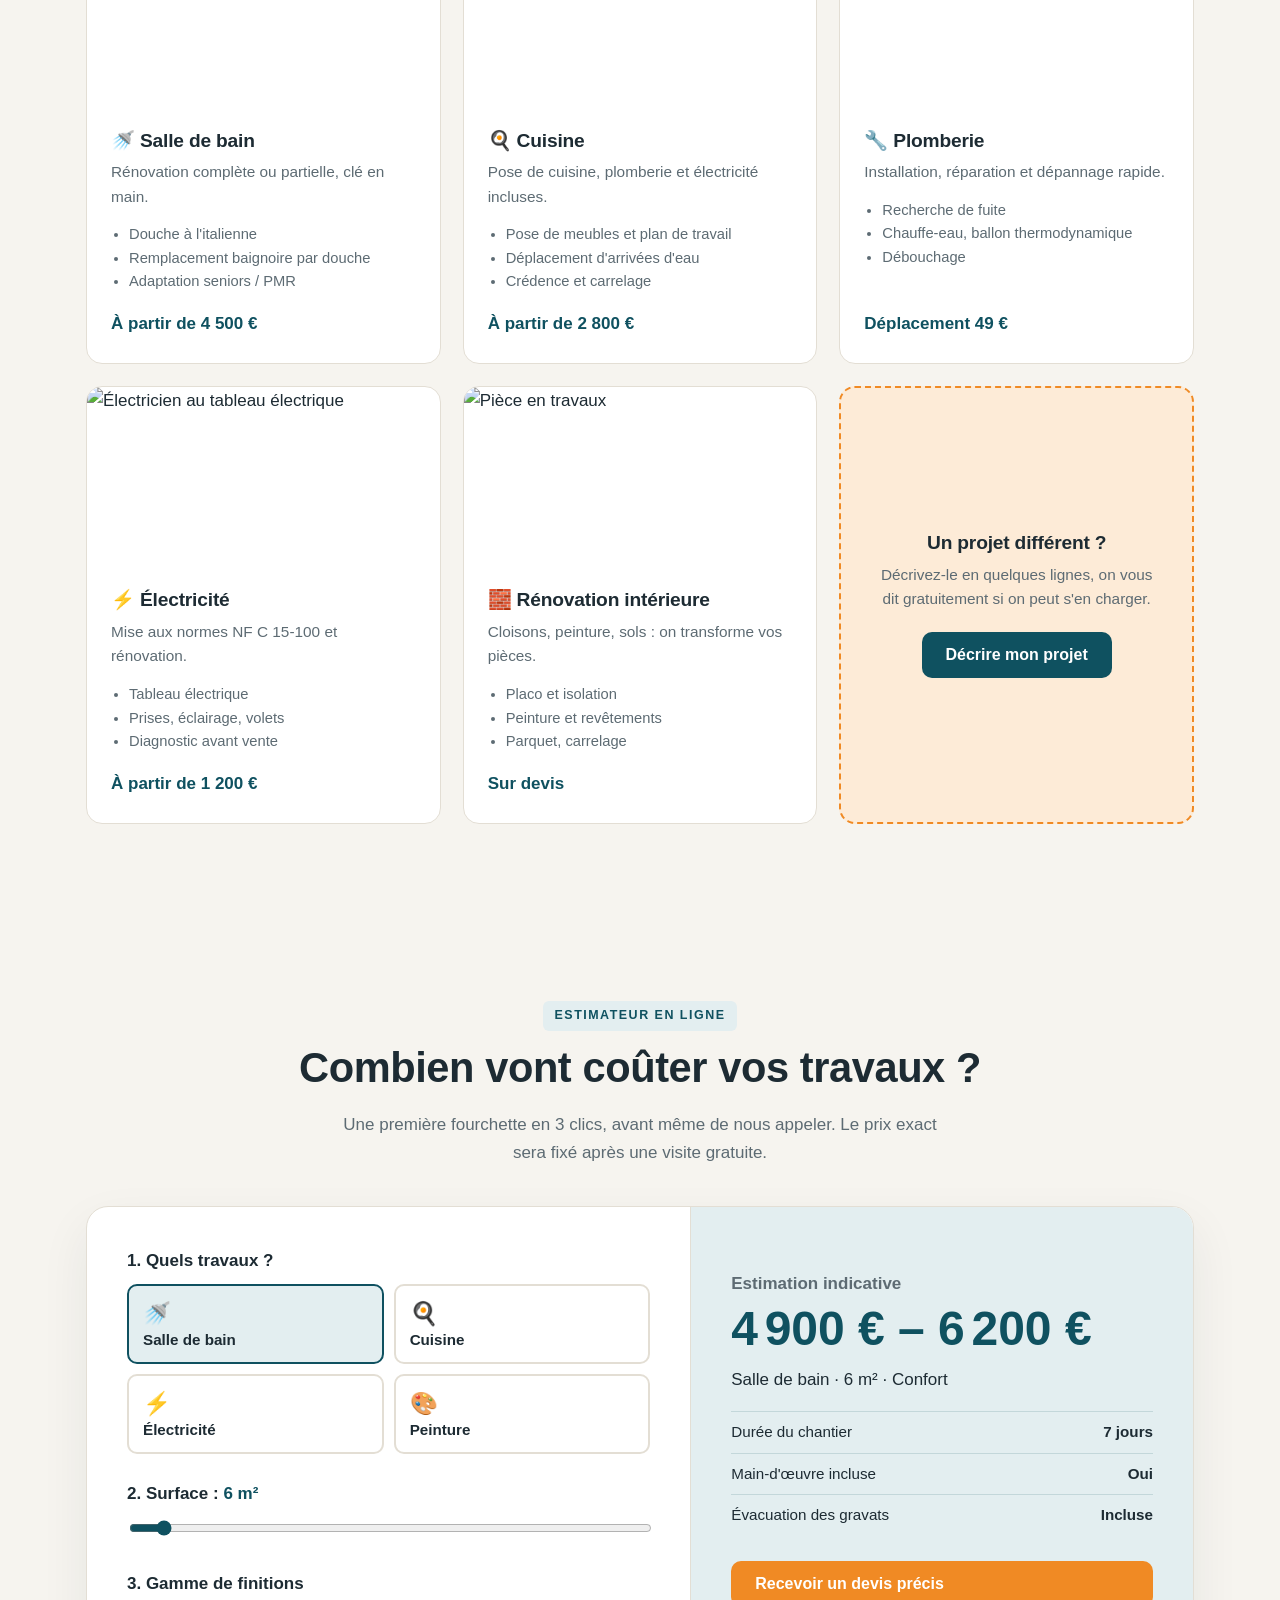
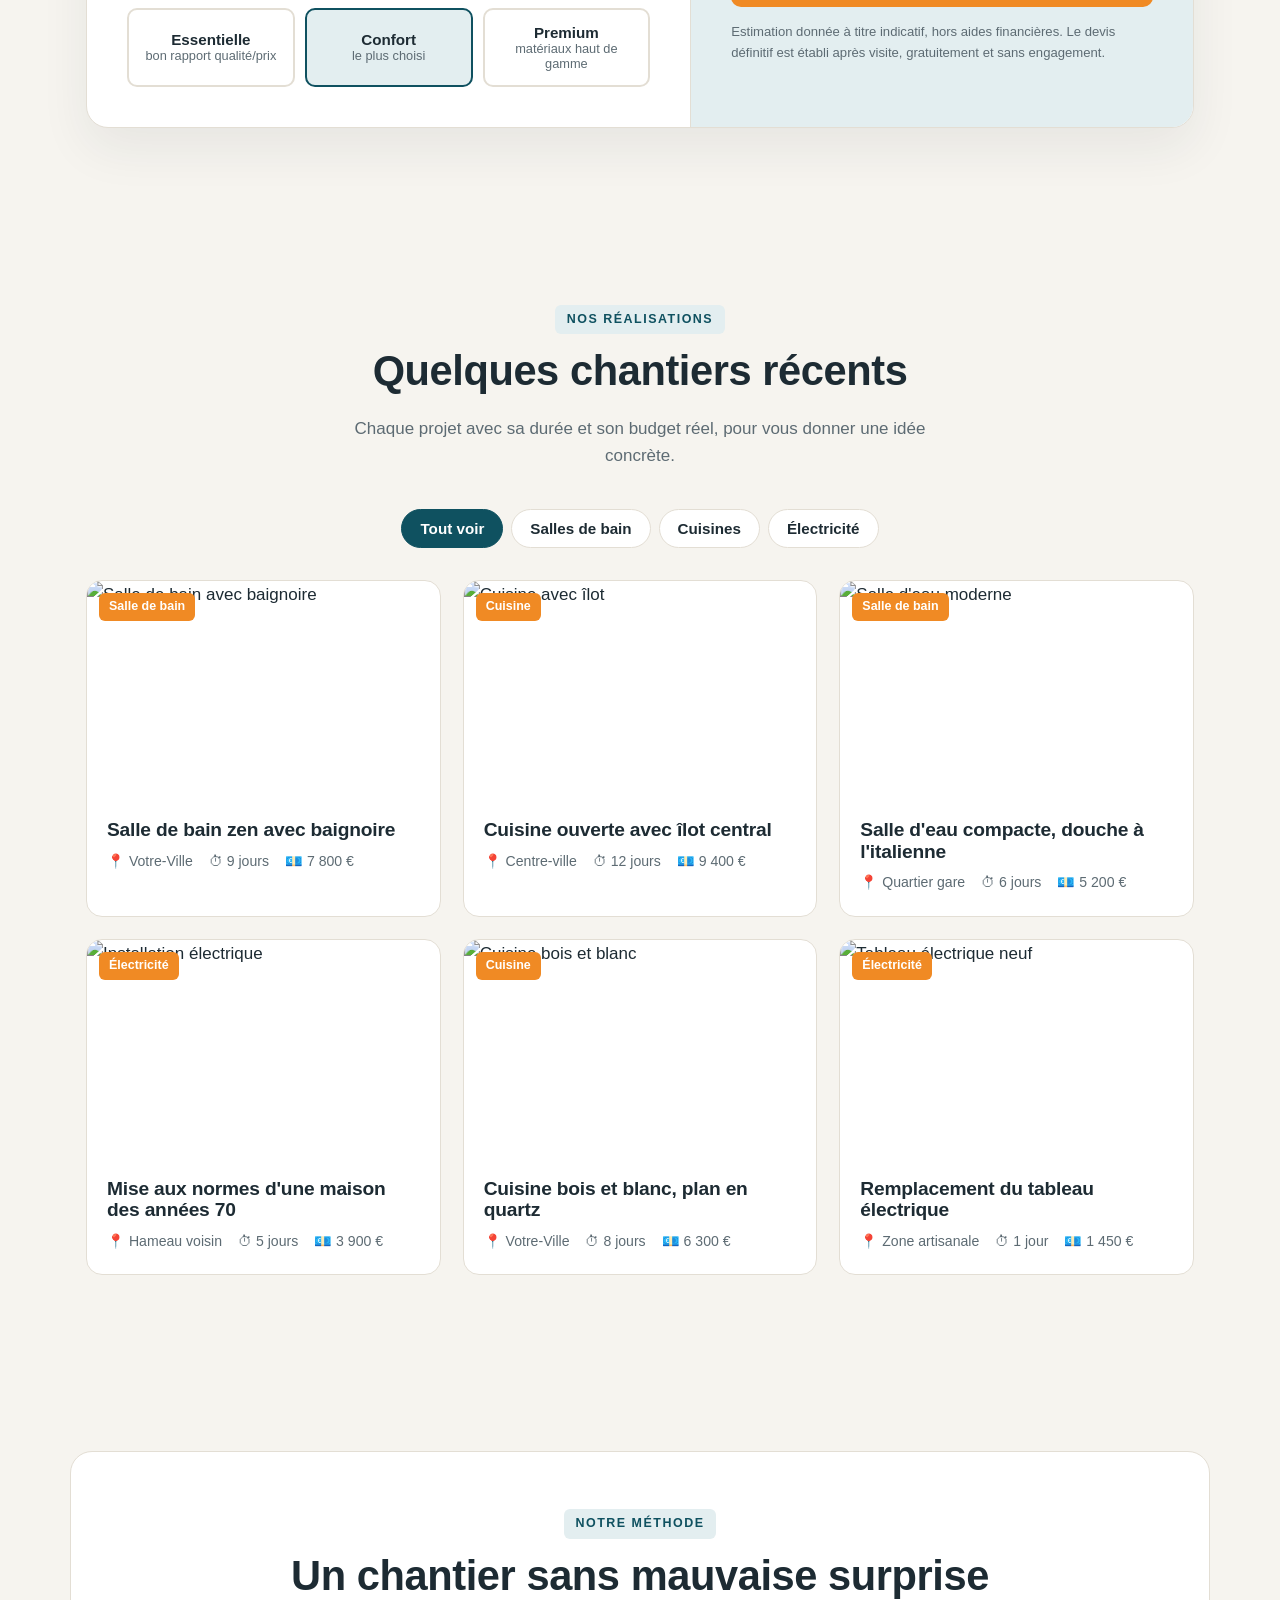
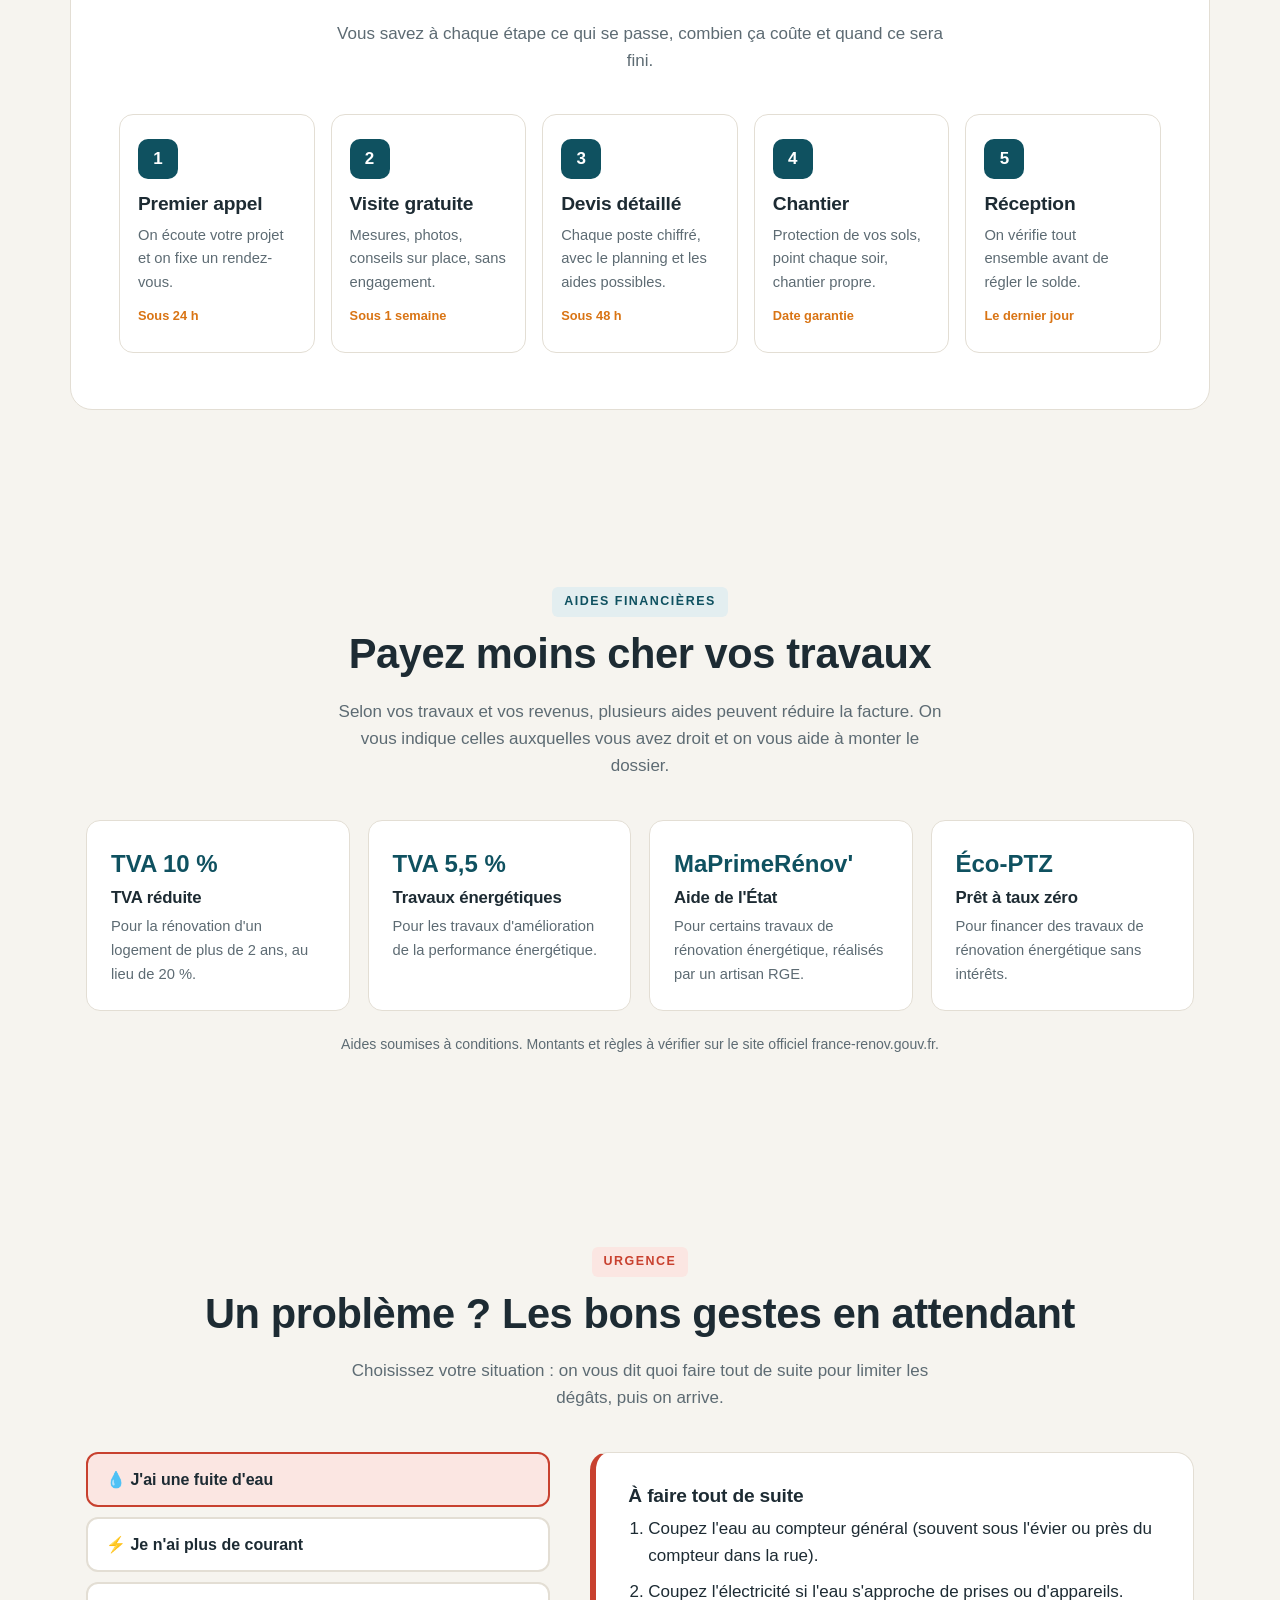
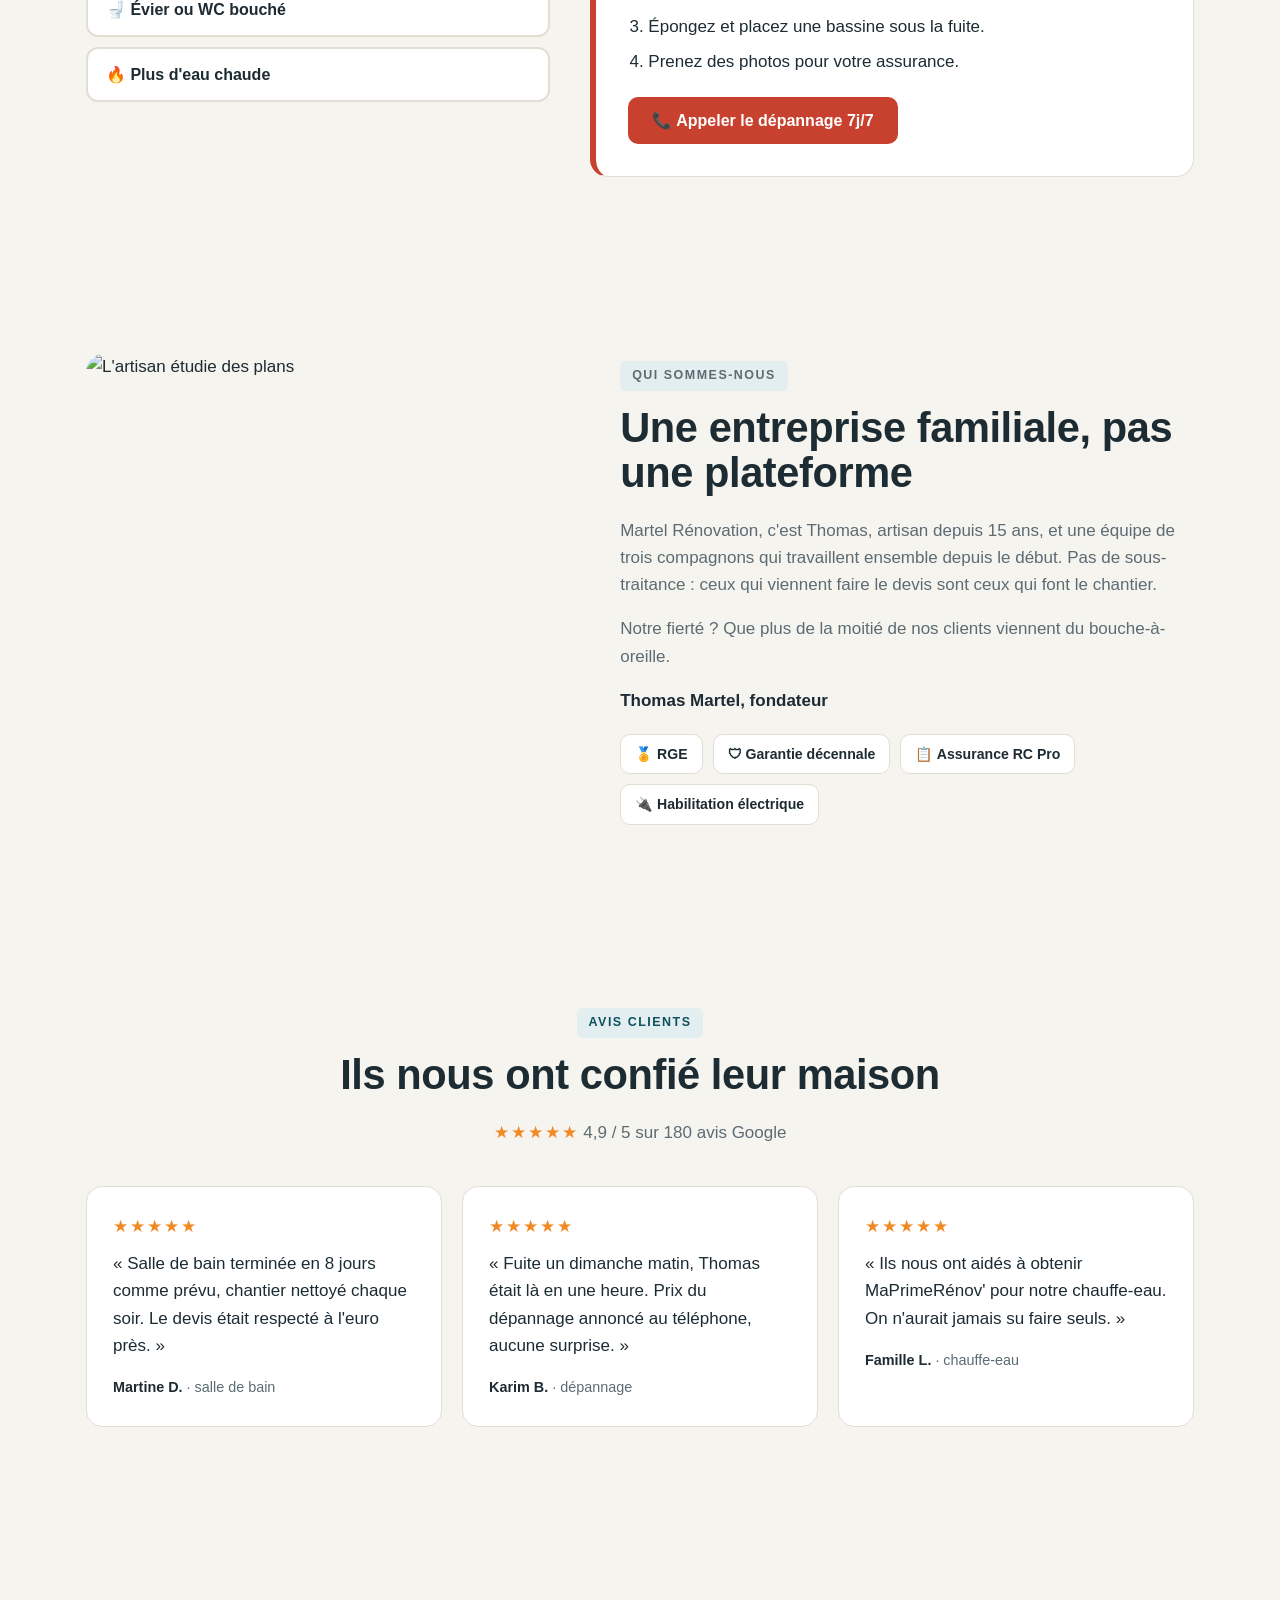
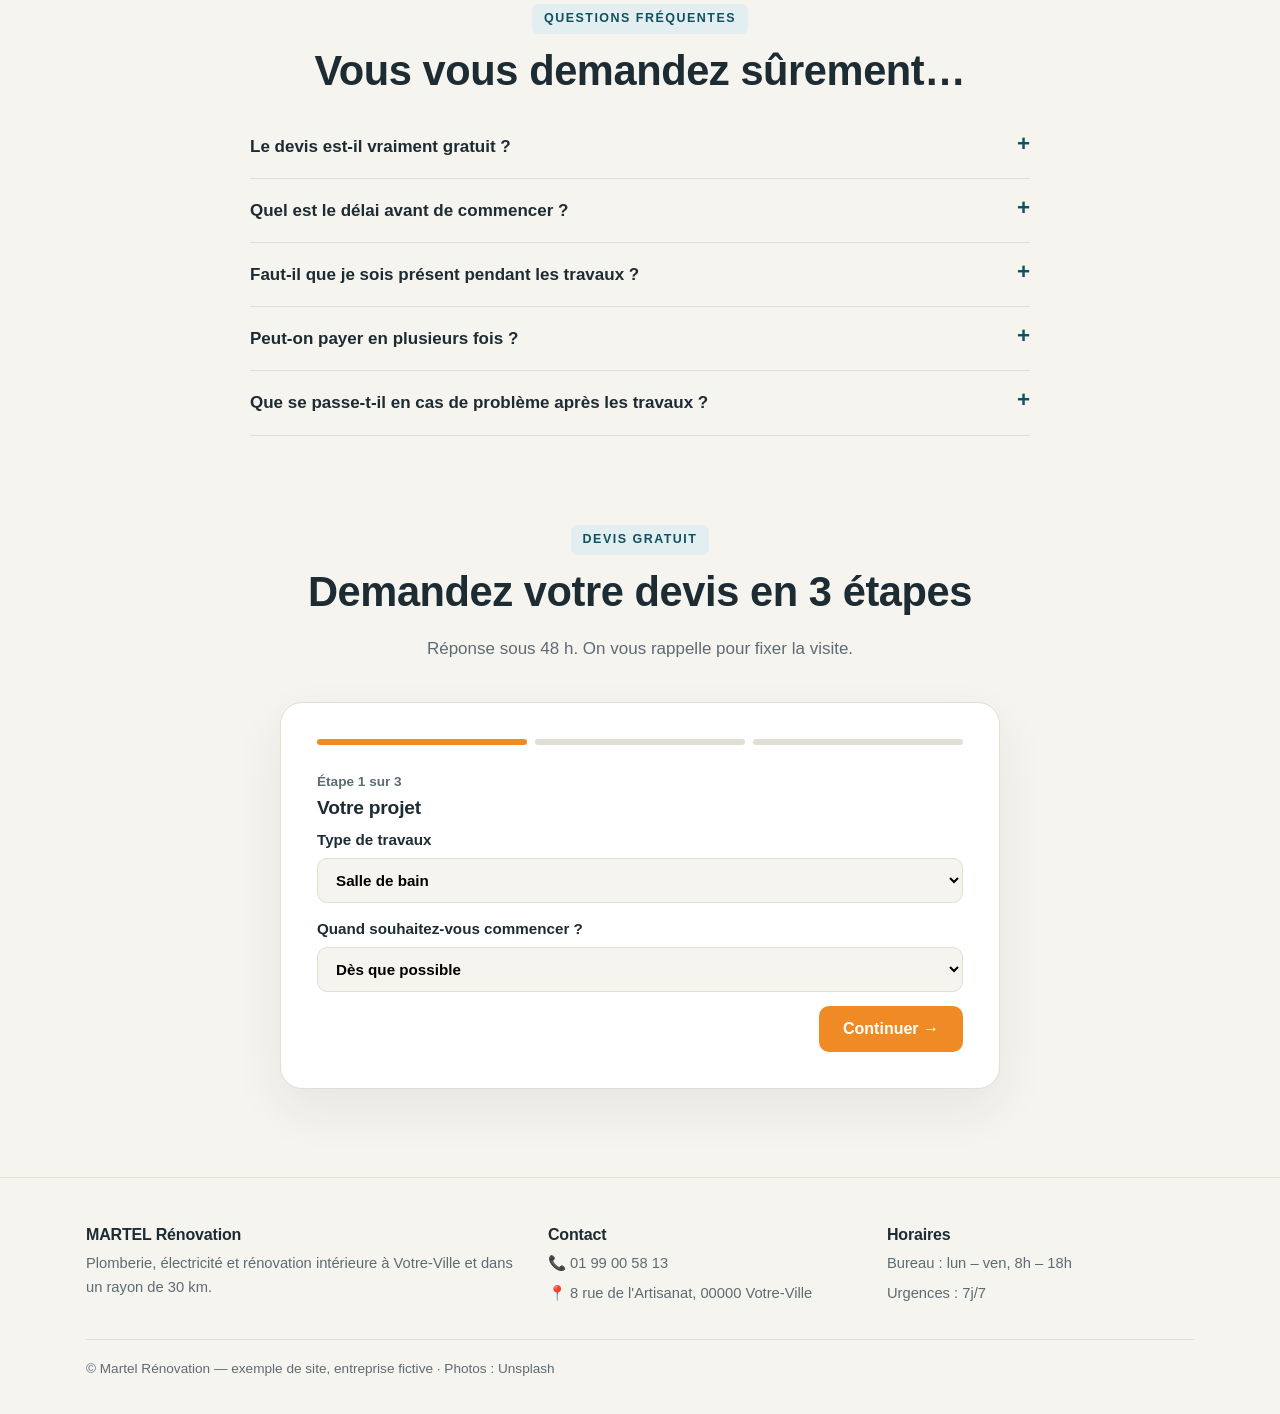
==== commit 1cafcd02: "Securite : section dediee, test de securite (Mozilla Observatory), CSP et referrer policy sur toutes" ====
--- a/exemples/artisan/index.html
+++ b/exemples/artisan/index.html
@@ -1,552 +1,554 @@
-<!doctype html>
-<html lang="fr">
-<head>
-  <meta charset="utf-8">
-  <meta name="viewport" content="width=device-width, initial-scale=1">
-  <title>Martel Rénovation — Plomberie, électricité, rénovation</title>
-  <link href="https://fonts.googleapis.com/css2?family=Archivo:wght@400;500;600;700;800&display=swap" rel="stylesheet">
-  <link rel="stylesheet" href="../demo.css?v=3">
-  <style>
-    :root { --bg: #f6f4ef; --card: #ffffff; --ink: #1d2b33; --muted: #5d6b73; --primary: #0f5160; --primary-dark: #0a3c48; --primary-soft: #e3eef0; --accent: #f08a24; --accent-dark: #d97414; --accent-soft: #fdebd7; --line: #e3ded4; --red: #c8412f; --red-soft: #fbe6e2; }
-    html { scroll-behavior: smooth; }
-    body { margin: 0; background: var(--bg); color: var(--ink); font: 400 17px/1.6 "Archivo", sans-serif; }
-    h1, h2, h3 { font-weight: 800; line-height: 1.1; margin: 0 0 .5em; letter-spacing: -.01em; }
-    h2 { font-size: clamp(1.9rem, 4vw, 2.6rem); }
-    h3 { font-size: 1.2rem; font-weight: 700; }
-    img { display: block; width: 100%; height: 100%; object-fit: cover; }
-    .wrap { max-width: 1140px; margin: 0 auto; padding: 0 16px; }
-    .center { text-align: center; }
-    .kicker { display: inline-block; font-size: .78rem; font-weight: 800; letter-spacing: .12em; text-transform: uppercase; color: var(--primary); background: var(--primary-soft); padding: 5px 12px; border-radius: 6px; margin: 0 0 14px; }
-    .lead { color: var(--muted); max-width: 620px; }
-    .center .lead { margin: 0 auto 40px; }
-    .btn { display: inline-flex; align-items: center; gap: 8px; border: 0; cursor: pointer; text-decoration: none; font: 700 1rem "Archivo", sans-serif; padding: 14px 24px; border-radius: 10px; transition: transform .15s, background .15s; }
-    .btn:hover { transform: translateY(-2px); }
-    .btn-yellow { background: var(--accent); color: #fff; }
-    .btn-yellow:hover { background: var(--accent-dark); }
-    .btn-blue { background: var(--primary); color: #fff; }
-    .btn-blue:hover { background: var(--primary-dark); }
-    .btn-outline { background: transparent; color: var(--primary); border: 2px solid var(--primary); }
-    .btn-outline:hover { background: var(--primary-soft); }
-    section { padding: 88px 0; }
-    .panel { background: var(--card); border: 1px solid var(--line); border-radius: 22px; padding: 56px 48px; }
-
-    .urgent { border-bottom: 1px solid var(--line); color: var(--red); font-size: .92rem; font-weight: 600; }
-    .urgent .wrap { display: flex; justify-content: center; gap: 10px; flex-wrap: wrap; padding: 9px 16px; text-align: center; }
-    .urgent a { color: var(--red); }
-    .top { background: rgba(246,244,239,.94); backdrop-filter: blur(8px); border-bottom: 1px solid var(--line); position: sticky; top: 0; z-index: 30; }
-    .top .wrap { display: flex; justify-content: space-between; align-items: center; padding: 14px 16px; gap: 16px; }
-    .brand { font-size: 1.35rem; font-weight: 800; color: var(--ink); text-decoration: none; }
-    .brand span { color: var(--accent); }
-    .top nav { display: flex; align-items: center; gap: 24px; }
-    .top nav a:not(.btn) { color: var(--muted); text-decoration: none; font-weight: 600; font-size: .95rem; }
-    .top nav a:not(.btn):hover { color: var(--ink); }
-    .top .btn { padding: 10px 16px; }
-
-    .hero .wrap { display: grid; grid-template-columns: 1.15fr 1fr; gap: 48px; align-items: center; padding: 56px 16px 72px; }
-    .hero h1 { font-size: clamp(2.3rem, 5vw, 3.7rem); }
-    .hero h1 span { color: var(--accent); }
-    .hero p { font-size: 1.15rem; color: var(--muted); max-width: 540px; }
-    .hero p.kicker { font-size: .78rem; color: var(--primary); }
-    .hero-ctas { display: flex; flex-wrap: wrap; gap: 12px; margin: 28px 0; }
-    .badges { display: flex; flex-wrap: wrap; gap: 10px; }
-    .badges span { background: var(--card); border: 1px solid var(--line); padding: 7px 14px; border-radius: 99px; font-size: .88rem; font-weight: 600; }
-    .hero-photo { position: relative; aspect-ratio: 4/5; border-radius: 22px; overflow: hidden; box-shadow: 0 30px 60px rgba(29,43,51,.18); }
-    .hero-card { position: absolute; left: 16px; right: 16px; bottom: 16px; background: #fff; color: var(--ink); border-radius: 12px; padding: 14px 16px; display: flex; gap: 12px; align-items: center; }
-    .hero-card .dot { width: 42px; height: 42px; border-radius: 50%; background: var(--accent-soft); display: grid; place-items: center; font-size: 1.2rem; flex: none; }
-    .hero-card b { display: block; }
-    .hero-card small { color: var(--muted); }
-
-    .trust .wrap { display: grid; grid-template-columns: repeat(4, 1fr); gap: 16px; }
-    .trust div { text-align: center; background: var(--card); border: 1px solid var(--line); border-radius: 16px; padding: 22px 12px; }
-    .trust b { display: block; font-size: 1.8rem; font-weight: 800; color: var(--primary); }
-    .trust span { font-size: .9rem; color: var(--muted); }
-
-    .services { display: grid; grid-template-columns: repeat(3, 1fr); gap: 22px; }
-    .service { border: 1px solid var(--line); border-radius: 16px; overflow: hidden; background: var(--card); display: flex; flex-direction: column; transition: box-shadow .2s, transform .2s; }
-    .service:hover { box-shadow: 0 18px 40px rgba(29,43,51,.1); transform: translateY(-3px); }
-    .service .ph { height: 180px; }
-    .service .body { padding: 22px 24px 26px; display: flex; flex-direction: column; flex: 1; }
-    .service p { color: var(--muted); margin: 0 0 14px; font-size: .96rem; }
-    .service ul { margin: 0 0 16px; padding-left: 18px; color: var(--muted); font-size: .92rem; }
-    .service .from { margin-top: auto; font-weight: 700; color: var(--primary); }
-    .service-cta { background: var(--accent-soft); border: 2px dashed var(--accent); justify-content: center; text-align: center; padding: 32px; }
-    .service-cta p { margin-bottom: 20px; }
-
-    .est-box { display: grid; grid-template-columns: 1.2fr 1fr; background: var(--card); border: 1px solid var(--line); border-radius: 22px; overflow: hidden; box-shadow: 0 20px 50px rgba(29,43,51,.07); }
-    .est-form { padding: 40px; }
-    .est-form label.title { display: block; font-weight: 700; margin: 0 0 10px; }
-    .est-form .group { margin-bottom: 26px; }
-    .choices { display: grid; grid-template-columns: repeat(2, 1fr); gap: 10px; }
-    .choices button, .levels button { font: 600 .95rem "Archivo", sans-serif; text-align: left; padding: 14px; border-radius: 10px; border: 2px solid var(--line); background: #fff; color: var(--ink); cursor: pointer; }
-    .choices button span { display: block; font-size: 1.4rem; margin-bottom: 4px; }
-    .choices button.on, .levels button.on { border-color: var(--primary); background: var(--primary-soft); }
-    .levels { display: grid; grid-template-columns: repeat(3, 1fr); gap: 10px; }
-    .levels button { text-align: center; }
-    .levels small { display: block; font-weight: 400; color: var(--muted); font-size: .8rem; }
-    input[type=range] { width: 100%; accent-color: var(--primary); }
-    .range-val { font-weight: 800; color: var(--primary); }
-    .est-result { background: var(--primary-soft); border-left: 1px solid var(--line); padding: 40px; display: flex; flex-direction: column; justify-content: center; }
-    .est-result .label { color: var(--muted); font-weight: 600; }
-    .est-result .amount { font-size: clamp(2.2rem, 4vw, 3rem); font-weight: 800; color: var(--primary); line-height: 1.1; margin: 6px 0 10px; }
-    .est-result ul { list-style: none; padding: 0; margin: 18px 0 26px; }
-    .est-result li { padding: 8px 0; border-top: 1px solid rgba(15,81,96,.15); display: flex; justify-content: space-between; gap: 12px; font-size: .95rem; }
-    .est-result small { color: var(--muted); display: block; margin-top: 14px; font-size: .82rem; }
-
-    .filters { display: flex; flex-wrap: wrap; justify-content: center; gap: 8px; margin-bottom: 32px; }
-    .filters button { font: 600 .95rem "Archivo", sans-serif; padding: 10px 18px; border-radius: 99px; border: 1px solid var(--line); background: var(--card); color: var(--ink); cursor: pointer; }
-    .filters button.on { background: var(--primary); color: #fff; border-color: var(--primary); }
-    .projects { display: grid; grid-template-columns: repeat(3, 1fr); gap: 22px; }
-    .project { border-radius: 16px; overflow: hidden; border: 1px solid var(--line); background: var(--card); }
-    .project[hidden] { display: none; }
-    .project .ph { height: 220px; position: relative; }
-    .project .tag { position: absolute; top: 12px; left: 12px; background: var(--accent); color: #fff; font-size: .78rem; font-weight: 800; padding: 4px 10px; border-radius: 6px; }
-    .project .body { padding: 18px 20px 22px; }
-    .project .meta { display: flex; flex-wrap: wrap; gap: 6px 16px; color: var(--muted); font-size: .88rem; }
-
-    .timeline { display: grid; grid-template-columns: repeat(5, 1fr); gap: 16px; counter-reset: step; padding: 0; margin: 0; }
-    .timeline li { list-style: none; background: var(--card); border: 1px solid var(--line); border-radius: 14px; padding: 24px 18px; counter-increment: step; }
-    .timeline li::before { content: counter(step); display: grid; place-items: center; width: 40px; height: 40px; border-radius: 10px; background: var(--primary); color: #fff; font-weight: 800; margin-bottom: 14px; }
-    .timeline p { color: var(--muted); font-size: .92rem; margin: 0; }
-    .timeline .when { display: inline-block; margin-top: 12px; font-size: .8rem; font-weight: 700; color: var(--accent-dark); }
-
-    .aids-grid { display: grid; grid-template-columns: repeat(4, 1fr); gap: 18px; }
-    .aid { background: var(--card); border: 1px solid var(--line); border-radius: 14px; padding: 24px; }
-    .aid b { display: block; font-size: 1.5rem; color: var(--primary); font-weight: 800; }
-    .aid h3 { margin: 6px 0 8px; font-size: 1.05rem; }
-    .aid p { color: var(--muted); margin: 0; font-size: .92rem; }
-    .aid-note { text-align: center; color: var(--muted); font-size: .88rem; margin-top: 22px; }
-
-    .help .kicker { color: var(--red); background: var(--red-soft); }
-    .help-box { display: grid; grid-template-columns: 1fr 1.3fr; gap: 40px; align-items: start; }
-    .help-list { display: grid; gap: 10px; }
-    .help-list button { font: 600 1rem "Archivo", sans-serif; text-align: left; padding: 16px 18px; border-radius: 12px; border: 2px solid var(--line); background: var(--card); color: var(--ink); cursor: pointer; display: flex; gap: 12px; align-items: center; }
-    .help-list button.on { border-color: var(--red); background: var(--red-soft); }
-    .help-answer { background: var(--card); border: 1px solid var(--line); border-radius: 18px; padding: 32px; border-left: 6px solid var(--red); }
-    .help-answer ol { padding-left: 20px; margin: 0 0 22px; }
-    .help-answer li { margin-bottom: 8px; }
-    .btn-red { background: var(--red); color: #fff; }
-
-    .about { display: grid; grid-template-columns: 1fr 1.2fr; gap: 56px; align-items: center; }
-    .about-photo { aspect-ratio: 1; border-radius: 20px; overflow: hidden; }
-    .about p { color: var(--muted); }
-    .about .sign { color: var(--ink); font-weight: 700; }
-    .certs { display: flex; flex-wrap: wrap; gap: 10px; margin-top: 20px; }
-    .certs span { background: var(--card); border: 1px solid var(--line); border-radius: 10px; padding: 8px 14px; font-weight: 700; font-size: .88rem; }
-
-    .reviews-grid { display: grid; grid-template-columns: repeat(3, 1fr); gap: 20px; }
-    .review { background: var(--card); border: 1px solid var(--line); border-radius: 16px; padding: 26px; }
-    .stars { color: var(--accent); letter-spacing: 2px; }
-    .review p { margin: 10px 0 14px; }
-    .review cite { font-style: normal; font-weight: 700; font-size: .9rem; }
-    .review cite span { color: var(--muted); font-weight: 400; }
-
-    .faq { max-width: 780px; margin: 0 auto; }
-    .faq details { border-bottom: 1px solid var(--line); padding: 18px 0; }
-    .faq summary { cursor: pointer; font-weight: 700; list-style: none; display: flex; justify-content: space-between; gap: 16px; }
-    .faq summary::after { content: "+"; color: var(--primary); font-size: 1.4rem; line-height: 1; }
-    .faq details[open] summary::after { content: "–"; }
-    .faq details p { color: var(--muted); margin: 10px 0 0; }
-
-    .quote-box { max-width: 720px; margin: 0 auto; background: var(--card); color: var(--ink); border: 1px solid var(--line); border-radius: 22px; padding: 36px; box-shadow: 0 20px 50px rgba(29,43,51,.07); }
-    .progress { display: flex; gap: 8px; margin-bottom: 26px; }
-    .progress i { flex: 1; height: 6px; border-radius: 99px; background: var(--line); }
-    .progress i.on { background: var(--accent); }
-    .step-title { font-size: .85rem; color: var(--muted); font-weight: 600; margin-bottom: 4px; }
-    .q-step { display: none; }
-    .q-step.on { display: block; }
-    .q-step label { display: block; font-weight: 600; margin-bottom: 14px; font-size: .95rem; }
-    .q-step input, .q-step select, .q-step textarea { width: 100%; box-sizing: border-box; font: inherit; padding: 12px 14px; border: 1px solid var(--line); border-radius: 10px; background: var(--bg); margin-top: 6px; }
-    .q-step .row2 { display: grid; grid-template-columns: 1fr 1fr; gap: 14px; }
-    .q-nav { display: flex; justify-content: space-between; gap: 12px; margin-top: 10px; }
-    .q-done { text-align: center; padding: 20px 0; }
-    .q-done div { font-size: 3rem; }
-
-    footer { color: var(--muted); padding: 48px 0 28px; font-size: .92rem; border-top: 1px solid var(--line); }
-    footer .cols { display: grid; grid-template-columns: 1.4fr 1fr 1fr; gap: 32px; margin-bottom: 28px; }
-    footer h3 { color: var(--ink); font-size: 1rem; }
-    footer p { margin: 0 0 6px; }
-    footer .legal { border-top: 1px solid var(--line); padding-top: 18px; font-size: .85rem; }
-    .call-mobile { display: none; }
-
-    @media (max-width: 960px) {
-      .top nav a:not(.btn) { display: none; }
-      .hero .wrap, .est-box, .help-box, .about { grid-template-columns: 1fr; }
-      .est-result { border-left: 0; border-top: 1px solid var(--line); }
-      .hero-photo { max-width: 420px; aspect-ratio: 1; }
-      .trust .wrap { grid-template-columns: 1fr 1fr; }
-      .services, .projects, .reviews-grid { grid-template-columns: 1fr 1fr; }
-      .timeline { grid-template-columns: 1fr 1fr; }
-      .aids-grid { grid-template-columns: 1fr 1fr; }
-      footer .cols { grid-template-columns: 1fr; }
-      section { padding: 64px 0; }
-      .panel { padding: 40px 24px; }
-    }
-    @media (max-width: 620px) {
-      .services, .projects, .reviews-grid, .timeline, .aids-grid, .choices { grid-template-columns: 1fr; }
-      .est-form, .est-result, .quote-box, .help-answer { padding: 26px 20px; }
-      .q-step .row2 { grid-template-columns: 1fr; }
-      .panel { padding: 32px 16px; border-radius: 16px; }
-      .call-mobile { display: flex; justify-content: center; position: fixed; left: 16px; right: 16px; bottom: 16px; z-index: 40; box-shadow: 0 10px 30px rgba(0,0,0,.25); }
-      footer { padding-bottom: 96px; }
-    }
-  </style>
-</head>
-<body>
-  <div class="demo-banner">Site d'exemple réalisé par <a href="../../index.html">Pixel &amp; Plume</a> — entreprise fictive</div>
-  <div class="urgent"><div class="wrap">🚨 Fuite, panne électrique ? Dépannage 7j/7 en moins de 2 h · <a href="tel:0199005813"><b>01 99 00 58 13</b></a></div></div>
-
-  <header class="top">
-    <div class="wrap">
-      <a href="#" class="brand">MARTEL <span>Rénovation</span></a>
-      <nav>
-        <a href="#services">Services</a>
-        <a href="#estimation">Estimer mes travaux</a>
-        <a href="#realisations">Réalisations</a>
-        <a href="#aides">Aides</a>
-        <a href="#devis" class="btn btn-yellow">Devis gratuit</a>
-      </nav>
-    </div>
-  </header>
-
-  <section class="hero">
-    <div class="wrap">
-      <div>
-        <p class="kicker">Artisan rénovation · Votre-Ville et 30 km</p>
-        <h1>Vos travaux faits <span>proprement</span>, dans les délais annoncés.</h1>
-        <p>Plomberie, électricité, salle de bain, cuisine : un seul artisan pour tout votre chantier, du devis jusqu'au nettoyage final.</p>
-        <div class="hero-ctas">
-          <a href="#estimation" class="btn btn-yellow">Estimer mes travaux en 1 min</a>
-          <a href="#urgence" class="btn btn-outline">J'ai une urgence</a>
-        </div>
-        <div class="badges"><span>✔ Devis gratuit sous 48 h</span><span>✔ Garantie décennale</span><span>✔ Artisan RGE</span></div>
-      </div>
-      <div class="hero-photo">
-        <img src="https://images.unsplash.com/photo-1731168273756-e02cae42265b?w=900&q=80&auto=format&fit=crop" alt="Artisan en train de découper du carrelage">
-        <div class="hero-card"><div class="dot">📅</div><div><b>Prochaine disponibilité : 2 semaines</b><small>Visite de devis possible dès cette semaine</small></div></div>
-      </div>
-    </div>
-  </section>
-
-  <div class="trust">
-    <div class="wrap">
-      <div><b>15 ans</b><span>d'expérience</span></div>
-      <div><b>600+</b><span>chantiers terminés</span></div>
-      <div><b>48 h</b><span>pour recevoir votre devis</span></div>
-      <div><b>4,9 ★</b><span>sur 180 avis Google</span></div>
-    </div>
-  </div>
-
-  <section id="services">
-    <div class="wrap">
-      <div class="center">
-        <p class="kicker">Nos services</p>
-        <h2>Tout votre intérieur, un seul interlocuteur</h2>
-        <p class="lead">Pas besoin de coordonner trois entreprises : on s'occupe de tout, avec un planning clair et un prix fixé à l'avance.</p>
-      </div>
-      <div class="services">
-        <div class="service"><div class="ph"><img src="https://images.unsplash.com/photo-1584622650111-993a426fbf0a?w=700&q=80&auto=format&fit=crop" alt="Salle de bain rénovée" loading="lazy"></div><div class="body"><h3>🚿 Salle de bain</h3><p>Rénovation complète ou partielle, clé en main.</p><ul><li>Douche à l'italienne</li><li>Remplacement baignoire par douche</li><li>Adaptation seniors / PMR</li></ul><span class="from">À partir de 4 500 €</span></div></div>
-        <div class="service"><div class="ph"><img src="https://images.unsplash.com/photo-1556911220-bff31c812dba?w=700&q=80&auto=format&fit=crop" alt="Cuisine rénovée" loading="lazy"></div><div class="body"><h3>🍳 Cuisine</h3><p>Pose de cuisine, plomberie et électricité incluses.</p><ul><li>Pose de meubles et plan de travail</li><li>Déplacement d'arrivées d'eau</li><li>Crédence et carrelage</li></ul><span class="from">À partir de 2 800 €</span></div></div>
-        <div class="service"><div class="ph"><img src="https://images.unsplash.com/photo-1676210134188-4c05dd172f89?w=700&q=80&auto=format&fit=crop" alt="Plombier au travail" loading="lazy"></div><div class="body"><h3>🔧 Plomberie</h3><p>Installation, réparation et dépannage rapide.</p><ul><li>Recherche de fuite</li><li>Chauffe-eau, ballon thermodynamique</li><li>Débouchage</li></ul><span class="from">Déplacement 49 €</span></div></div>
-        <div class="service"><div class="ph"><img src="https://images.unsplash.com/photo-1758101755915-462eddc23f57?w=700&q=80&auto=format&fit=crop" alt="Électricien au tableau électrique" loading="lazy"></div><div class="body"><h3>⚡ Électricité</h3><p>Mise aux normes NF C 15-100 et rénovation.</p><ul><li>Tableau électrique</li><li>Prises, éclairage, volets</li><li>Diagnostic avant vente</li></ul><span class="from">À partir de 1 200 €</span></div></div>
-        <div class="service"><div class="ph"><img src="https://images.unsplash.com/photo-1697967464378-1498c293e1aa?w=700&q=80&auto=format&fit=crop" alt="Pièce en travaux" loading="lazy"></div><div class="body"><h3>🧱 Rénovation intérieure</h3><p>Cloisons, peinture, sols : on transforme vos pièces.</p><ul><li>Placo et isolation</li><li>Peinture et revêtements</li><li>Parquet, carrelage</li></ul><span class="from">Sur devis</span></div></div>
-        <div class="service service-cta"><h3>Un projet différent ?</h3><p>Décrivez-le en quelques lignes, on vous dit gratuitement si on peut s'en charger.</p><a href="#devis" class="btn btn-blue" style="align-self:center">Décrire mon projet</a></div>
-      </div>
-    </div>
-  </section>
-
-  <section id="estimation" class="estimator">
-    <div class="wrap">
-      <div class="center">
-        <p class="kicker">Estimateur en ligne</p>
-        <h2>Combien vont coûter vos travaux ?</h2>
-        <p class="lead">Une première fourchette en 3 clics, avant même de nous appeler. Le prix exact sera fixé après une visite gratuite.</p>
-      </div>
-      <div class="est-box">
-        <div class="est-form">
-          <div class="group">
-            <label class="title">1. Quels travaux ?</label>
-            <div class="choices" id="est-type">
-              <button class="on" data-type="sdb"><span>🚿</span>Salle de bain</button>
-              <button data-type="cuisine"><span>🍳</span>Cuisine</button>
-              <button data-type="elec"><span>⚡</span>Électricité</button>
-              <button data-type="peinture"><span>🎨</span>Peinture</button>
-            </div>
-          </div>
-          <div class="group">
-            <label class="title" for="est-surface">2. Surface : <span class="range-val" id="est-surface-val">6 m²</span></label>
-            <input type="range" id="est-surface" min="3" max="60" value="6">
-          </div>
-          <div class="group" style="margin-bottom:0">
-            <label class="title">3. Gamme de finitions</label>
-            <div class="levels" id="est-level">
-              <button data-level="0">Essentielle<small>bon rapport qualité/prix</small></button>
-              <button class="on" data-level="1">Confort<small>le plus choisi</small></button>
-              <button data-level="2">Premium<small>matériaux haut de gamme</small></button>
-            </div>
-          </div>
-        </div>
-        <div class="est-result" aria-live="polite">
-          <span class="label">Estimation indicative</span>
-          <div class="amount" id="est-amount">—</div>
-          <span id="est-title">Salle de bain · 6 m² · Confort</span>
-          <ul>
-            <li><span>Durée du chantier</span><b id="est-duration">—</b></li>
-            <li><span>Main-d'œuvre incluse</span><b>Oui</b></li>
-            <li><span>Évacuation des gravats</span><b>Incluse</b></li>
-          </ul>
-          <a href="#devis" class="btn btn-yellow">Recevoir un devis précis</a>
-          <small>Estimation donnée à titre indicatif, hors aides financières. Le devis définitif est établi après visite, gratuitement et sans engagement.</small>
-        </div>
-      </div>
-    </div>
-  </section>
-
-  <section id="realisations">
-    <div class="wrap">
-      <div class="center">
-        <p class="kicker">Nos réalisations</p>
-        <h2>Quelques chantiers récents</h2>
-        <p class="lead">Chaque projet avec sa durée et son budget réel, pour vous donner une idée concrète.</p>
-      </div>
-      <div class="filters" id="filters">
-        <button class="on" data-filter="all">Tout voir</button>
-        <button data-filter="sdb">Salles de bain</button>
-        <button data-filter="cuisine">Cuisines</button>
-        <button data-filter="elec">Électricité</button>
-      </div>
-      <div class="projects">
-        <div class="project" data-cat="sdb"><div class="ph"><img src="https://images.unsplash.com/photo-1620626011761-996317b8d101?w=700&q=80&auto=format&fit=crop" alt="Salle de bain avec baignoire" loading="lazy"><span class="tag">Salle de bain</span></div><div class="body"><h3>Salle de bain zen avec baignoire</h3><div class="meta"><span>📍 Votre-Ville</span><span>⏱ 9 jours</span><span>💶 7 800 €</span></div></div></div>
-        <div class="project" data-cat="cuisine"><div class="ph"><img src="https://images.unsplash.com/photo-1617228069096-4638a7ffc906?w=700&q=80&auto=format&fit=crop" alt="Cuisine avec îlot" loading="lazy"><span class="tag">Cuisine</span></div><div class="body"><h3>Cuisine ouverte avec îlot central</h3><div class="meta"><span>📍 Centre-ville</span><span>⏱ 12 jours</span><span>💶 9 400 €</span></div></div></div>
-        <div class="project" data-cat="sdb"><div class="ph"><img src="https://images.unsplash.com/photo-1629079447777-1e605162dc8d?w=700&q=80&auto=format&fit=crop" alt="Salle d'eau moderne" loading="lazy"><span class="tag">Salle de bain</span></div><div class="body"><h3>Salle d'eau compacte, douche à l'italienne</h3><div class="meta"><span>📍 Quartier gare</span><span>⏱ 6 jours</span><span>💶 5 200 €</span></div></div></div>
-        <div class="project" data-cat="elec"><div class="ph"><img src="https://images.unsplash.com/photo-1621905251189-08b45d6a269e?w=700&q=80&auto=format&fit=crop" alt="Installation électrique" loading="lazy"><span class="tag">Électricité</span></div><div class="body"><h3>Mise aux normes d'une maison des années 70</h3><div class="meta"><span>📍 Hameau voisin</span><span>⏱ 5 jours</span><span>💶 3 900 €</span></div></div></div>
-        <div class="project" data-cat="cuisine"><div class="ph"><img src="https://images.unsplash.com/photo-1600489000022-c2086d79f9d4?w=700&q=80&auto=format&fit=crop" alt="Cuisine bois et blanc" loading="lazy"><span class="tag">Cuisine</span></div><div class="body"><h3>Cuisine bois et blanc, plan en quartz</h3><div class="meta"><span>📍 Votre-Ville</span><span>⏱ 8 jours</span><span>💶 6 300 €</span></div></div></div>
-        <div class="project" data-cat="elec"><div class="ph"><img src="https://images.unsplash.com/photo-1635335874521-7987db781153?w=700&q=80&auto=format&fit=crop" alt="Tableau électrique neuf" loading="lazy"><span class="tag">Électricité</span></div><div class="body"><h3>Remplacement du tableau électrique</h3><div class="meta"><span>📍 Zone artisanale</span><span>⏱ 1 jour</span><span>💶 1 450 €</span></div></div></div>
-      </div>
-    </div>
-  </section>
-
-  <section class="process">
-    <div class="wrap panel">
-      <div class="center">
-        <p class="kicker">Notre méthode</p>
-        <h2>Un chantier sans mauvaise surprise</h2>
-        <p class="lead">Vous savez à chaque étape ce qui se passe, combien ça coûte et quand ce sera fini.</p>
-      </div>
-      <ol class="timeline">
-        <li><h3>Premier appel</h3><p>On écoute votre projet et on fixe un rendez-vous.</p><span class="when">Sous 24 h</span></li>
-        <li><h3>Visite gratuite</h3><p>Mesures, photos, conseils sur place, sans engagement.</p><span class="when">Sous 1 semaine</span></li>
-        <li><h3>Devis détaillé</h3><p>Chaque poste chiffré, avec le planning et les aides possibles.</p><span class="when">Sous 48 h</span></li>
-        <li><h3>Chantier</h3><p>Protection de vos sols, point chaque soir, chantier propre.</p><span class="when">Date garantie</span></li>
-        <li><h3>Réception</h3><p>On vérifie tout ensemble avant de régler le solde.</p><span class="when">Le dernier jour</span></li>
-      </ol>
-    </div>
-  </section>
-
-  <section id="aides">
-    <div class="wrap">
-      <div class="center">
-        <p class="kicker">Aides financières</p>
-        <h2>Payez moins cher vos travaux</h2>
-        <p class="lead">Selon vos travaux et vos revenus, plusieurs aides peuvent réduire la facture. On vous indique celles auxquelles vous avez droit et on vous aide à monter le dossier.</p>
-      </div>
-      <div class="aids-grid">
-        <div class="aid"><b>TVA 10 %</b><h3>TVA réduite</h3><p>Pour la rénovation d'un logement de plus de 2 ans, au lieu de 20 %.</p></div>
-        <div class="aid"><b>TVA 5,5 %</b><h3>Travaux énergétiques</h3><p>Pour les travaux d'amélioration de la performance énergétique.</p></div>
-        <div class="aid"><b>MaPrimeRénov'</b><h3>Aide de l'État</h3><p>Pour certains travaux de rénovation énergétique, réalisés par un artisan RGE.</p></div>
-        <div class="aid"><b>Éco-PTZ</b><h3>Prêt à taux zéro</h3><p>Pour financer des travaux de rénovation énergétique sans intérêts.</p></div>
-      </div>
-      <p class="aid-note">Aides soumises à conditions. Montants et règles à vérifier sur le site officiel france-renov.gouv.fr.</p>
-    </div>
-  </section>
-
-  <section id="urgence" class="help">
-    <div class="wrap">
-      <div class="center">
-        <p class="kicker">Urgence</p>
-        <h2>Un problème ? Les bons gestes en attendant</h2>
-        <p class="lead">Choisissez votre situation : on vous dit quoi faire tout de suite pour limiter les dégâts, puis on arrive.</p>
-      </div>
-      <div class="help-box">
-        <div class="help-list" id="help-list">
-          <button class="on" data-help="fuite">💧 J'ai une fuite d'eau</button>
-          <button data-help="courant">⚡ Je n'ai plus de courant</button>
-          <button data-help="bouche">🚽 Évier ou WC bouché</button>
-          <button data-help="eau-chaude">🔥 Plus d'eau chaude</button>
-        </div>
-        <div class="help-answer" id="help-answer" aria-live="polite"></div>
-      </div>
-    </div>
-  </section>
-
-  <section>
-    <div class="wrap about">
-      <div class="about-photo"><img src="https://images.unsplash.com/photo-1772442198624-4fc4d7281e89?w=800&q=80&auto=format&fit=crop" alt="L'artisan étudie des plans" loading="lazy"></div>
-      <div>
-        <p class="kicker">Qui sommes-nous</p>
-        <h2>Une entreprise familiale, pas une plateforme</h2>
-        <p>Martel Rénovation, c'est Thomas, artisan depuis 15 ans, et une équipe de trois compagnons qui travaillent ensemble depuis le début. Pas de sous-traitance : ceux qui viennent faire le devis sont ceux qui font le chantier.</p>
-        <p>Notre fierté ? Que plus de la moitié de nos clients viennent du bouche-à-oreille.</p>
-        <p class="sign">Thomas Martel, fondateur</p>
-        <div class="certs"><span>🏅 RGE</span><span>🛡 Garantie décennale</span><span>📋 Assurance RC Pro</span><span>🔌 Habilitation électrique</span></div>
-      </div>
-    </div>
-  </section>
-
-  <section class="reviews">
-    <div class="wrap">
-      <div class="center">
-        <p class="kicker">Avis clients</p>
-        <h2>Ils nous ont confié leur maison</h2>
-        <p class="lead"><span class="stars">★★★★★</span> 4,9 / 5 sur 180 avis Google</p>
-      </div>
-      <div class="reviews-grid">
-        <div class="review"><span class="stars">★★★★★</span><p>« Salle de bain terminée en 8 jours comme prévu, chantier nettoyé chaque soir. Le devis était respecté à l'euro près. »</p><cite>Martine D. <span>· salle de bain</span></cite></div>
-        <div class="review"><span class="stars">★★★★★</span><p>« Fuite un dimanche matin, Thomas était là en une heure. Prix du dépannage annoncé au téléphone, aucune surprise. »</p><cite>Karim B. <span>· dépannage</span></cite></div>
-        <div class="review"><span class="stars">★★★★★</span><p>« Ils nous ont aidés à obtenir MaPrimeRénov' pour notre chauffe-eau. On n'aurait jamais su faire seuls. »</p><cite>Famille L. <span>· chauffe-eau</span></cite></div>
-      </div>
-    </div>
-  </section>
-
-  <section>
-    <div class="wrap">
-      <div class="center">
-        <p class="kicker">Questions fréquentes</p>
-        <h2>Vous vous demandez sûrement…</h2>
-      </div>
-      <div class="faq">
-        <details><summary>Le devis est-il vraiment gratuit ?</summary><p>Oui, la visite et le devis sont gratuits et sans engagement, dans un rayon de 30 km. Seuls les dépannages d'urgence sont facturés (déplacement 49 €).</p></details>
-        <details><summary>Quel est le délai avant de commencer ?</summary><p>En général 2 à 4 semaines après la signature du devis. La date de début et la durée sont écrites sur le devis.</p></details>
-        <details><summary>Faut-il que je sois présent pendant les travaux ?</summary><p>Non. Beaucoup de clients nous laissent une clé. On vous envoie des photos de l'avancement chaque soir.</p></details>
-        <details><summary>Peut-on payer en plusieurs fois ?</summary><p>Oui : 30 % à la signature, 40 % à mi-chantier et le solde à la réception des travaux, une fois que tout vous convient.</p></details>
-        <details><summary>Que se passe-t-il en cas de problème après les travaux ?</summary><p>Nos travaux sont couverts par la garantie décennale et la garantie de parfait achèvement d'un an. On revient gratuitement si quelque chose ne va pas.</p></details>
-      </div>
-    </div>
-  </section>
-
-  <section id="devis" class="quote" style="padding-top:0">
-    <div class="wrap">
-      <div class="center">
-        <p class="kicker">Devis gratuit</p>
-        <h2>Demandez votre devis en 3 étapes</h2>
-        <p class="lead">Réponse sous 48 h. On vous rappelle pour fixer la visite.</p>
-      </div>
-      <form class="quote-box" id="quote" onsubmit="return false">
-        <div class="progress"><i class="on"></i><i></i><i></i></div>
-        <div class="q-step on" data-step="1">
-          <p class="step-title">Étape 1 sur 3</p>
-          <h3>Votre projet</h3>
-          <label>Type de travaux<select><option>Salle de bain</option><option>Cuisine</option><option>Plomberie</option><option>Électricité</option><option>Rénovation intérieure</option><option>Autre</option></select></label>
-          <label>Quand souhaitez-vous commencer ?<select><option>Dès que possible</option><option>Dans 1 à 3 mois</option><option>Dans plus de 3 mois</option><option>Je me renseigne</option></select></label>
-        </div>
-        <div class="q-step" data-step="2">
-          <p class="step-title">Étape 2 sur 3</p>
-          <h3>Quelques détails</h3>
-          <div class="row2">
-            <label>Surface approximative (m²)<input type="number" min="1" placeholder="ex. 8"></label>
-            <label>Type de logement<select><option>Maison</option><option>Appartement</option><option>Local professionnel</option></select></label>
-          </div>
-          <label>Décrivez votre projet<textarea rows="4" placeholder="Ex. remplacer la baignoire par une douche à l'italienne…"></textarea></label>
-        </div>
-        <div class="q-step" data-step="3">
-          <p class="step-title">Étape 3 sur 3</p>
-          <h3>Vos coordonnées</h3>
-          <div class="row2">
-            <label>Nom<input type="text" placeholder="Votre nom"></label>
-            <label>Téléphone<input type="tel" placeholder="Votre numéro"></label>
-          </div>
-          <label>Commune<input type="text" placeholder="Votre commune"></label>
-        </div>
-        <div class="q-step q-done" data-step="4">
-          <div>✅</div>
-          <h3>Demande envoyée !</h3>
-          <p style="color:var(--muted)">Merci, Thomas vous rappelle sous 48 h pour fixer la visite. (Démonstration : aucune donnée n'est envoyée.)</p>
-        </div>
-        <div class="q-nav" id="q-nav">
-          <button type="button" class="btn" id="q-prev" style="background:var(--bg);color:var(--ink);visibility:hidden">← Retour</button>
-          <button type="button" class="btn btn-yellow" id="q-next">Continuer →</button>
-        </div>
-      </form>
-    </div>
-  </section>
-
-  <footer>
-    <div class="wrap">
-      <div class="cols">
-        <div><h3>MARTEL Rénovation</h3><p>Plomberie, électricité et rénovation intérieure à Votre-Ville et dans un rayon de 30 km.</p></div>
-        <div><h3>Contact</h3><p>📞 01 99 00 58 13</p><p>📍 8 rue de l'Artisanat, 00000 Votre-Ville</p></div>
-        <div><h3>Horaires</h3><p>Bureau : lun – ven, 8h – 18h</p><p>Urgences : 7j/7</p></div>
-      </div>
-      <p class="legal">© Martel Rénovation — exemple de site, entreprise fictive · Photos : Unsplash</p>
-    </div>
-  </footer>
-  <a href="tel:0199005813" class="btn btn-yellow call-mobile">📞 Appeler maintenant</a>
-
-  <script>
-    const prices = {
-      sdb: { name: "Salle de bain", perM2: [650, 900, 1300], min: 3500, days: (s) => Math.max(5, Math.round(s * 1.1)) },
-      cuisine: { name: "Cuisine", perM2: [450, 700, 1100], min: 2500, days: (s) => Math.max(4, Math.round(s * 0.8)) },
-      elec: { name: "Électricité", perM2: [70, 95, 130], min: 900, days: (s) => Math.max(1, Math.round(s / 15)) },
-      peinture: { name: "Peinture", perM2: [25, 35, 50], min: 400, days: (s) => Math.max(1, Math.round(s / 12)) },
-    };
-    const levelNames = ["Essentielle", "Confort", "Premium"];
-    let estType = "sdb", estLevel = 1;
-    const surface = document.getElementById("est-surface");
-    const euro = (n) => (Math.round(n / 100) * 100).toLocaleString("fr-FR") + " €";
-    function updateEstimate() {
-      const p = prices[estType];
-      const s = Number(surface.value);
-      const base = Math.max(p.min, p.perM2[estLevel] * s);
-      document.getElementById("est-surface-val").textContent = s + " m²";
-      document.getElementById("est-amount").textContent = euro(base * 0.9) + " – " + euro(base * 1.15);
-      document.getElementById("est-title").textContent = `${p.name} · ${s} m² · ${levelNames[estLevel]}`;
-      const d = p.days(s);
-      document.getElementById("est-duration").textContent = d + (d > 1 ? " jours" : " jour");
-    }
-    function choose(groupId, onPick) {
-      document.getElementById(groupId).addEventListener("click", (e) => {
-        const btn = e.target.closest("button");
-        if (!btn) return;
-        e.currentTarget.querySelectorAll("button").forEach((b) => b.classList.toggle("on", b === btn));
-        onPick(btn);
-      });
-    }
-    choose("est-type", (b) => { estType = b.dataset.type; updateEstimate(); });
-    choose("est-level", (b) => { estLevel = Number(b.dataset.level); updateEstimate(); });
-    surface.addEventListener("input", updateEstimate);
-    updateEstimate();
-
-    choose("filters", (b) => {
-      const f = b.dataset.filter;
-      document.querySelectorAll(".project").forEach((p) => { p.hidden = f !== "all" && p.dataset.cat !== f; });
-    });
-
-    const help = {
-      fuite: ["Coupez l'eau au compteur général (souvent sous l'évier ou près du compteur dans la rue).", "Coupez l'électricité si l'eau s'approche de prises ou d'appareils.", "Épongez et placez une bassine sous la fuite.", "Prenez des photos pour votre assurance."],
-      courant: ["Vérifiez si vos voisins ont du courant : si non, c'est une coupure du réseau, appelez votre fournisseur.", "Sinon, regardez le tableau électrique : un disjoncteur est-il baissé ?", "Débranchez les appareils de la pièce concernée puis relevez le disjoncteur.", "S'il saute à nouveau, ne forcez pas : appelez-nous."],
-      bouche: ["Arrêtez de tirer la chasse ou de faire couler l'eau.", "Essayez une ventouse, sans produits chimiques agressifs.", "Versez de l'eau très chaude (pas bouillante dans un WC en céramique) avec du liquide vaisselle.", "Si l'eau remonte ailleurs, le problème est plus loin : appelez-nous."],
-      "eau-chaude": ["Vérifiez que le disjoncteur du chauffe-eau n'est pas baissé.", "Pour une chaudière gaz, regardez si un code erreur s'affiche et notez-le.", "Vérifiez la pression de la chaudière (entre 1 et 2 bars en général).", "Ne démontez rien vous-même : appelez-nous avec le code erreur."],
-    };
-    const answer = document.getElementById("help-answer");
-    function showHelp(key) {
-      answer.innerHTML = `<h3>À faire tout de suite</h3><ol>${help[key].map((t) => `<li>${t}</li>`).join("")}</ol><a href="tel:0199005813" class="btn btn-red">📞 Appeler le dépannage 7j/7</a>`;
-    }
-    choose("help-list", (b) => showHelp(b.dataset.help));
-    showHelp("fuite");
-
-    let step = 1;
-    const steps = document.querySelectorAll(".q-step");
-    const bars = document.querySelectorAll(".progress i");
-    const prev = document.getElementById("q-prev");
-    const next = document.getElementById("q-next");
-    function showStep() {
-      steps.forEach((s) => s.classList.toggle("on", Number(s.dataset.step) === step));
-      bars.forEach((b, i) => b.classList.toggle("on", i < step));
-      prev.style.visibility = step > 1 && step < 4 ? "visible" : "hidden";
-      next.textContent = step === 3 ? "Envoyer ma demande" : "Continuer →";
-      document.getElementById("q-nav").style.display = step === 4 ? "none" : "flex";
-    }
-    next.addEventListener("click", () => { if (step < 4) { step++; showStep(); } });
-    prev.addEventListener("click", () => { if (step > 1) { step--; showStep(); } });
-  </script>
-</body>
-</html>
+<!doctype html>
+<html lang="fr">
+<head>
+  <meta charset="utf-8">
+  <meta name="viewport" content="width=device-width, initial-scale=1">
+  <meta http-equiv="Content-Security-Policy" content="default-src 'self'; script-src 'self' 'unsafe-inline'; style-src 'self' 'unsafe-inline' https://fonts.googleapis.com; font-src https://fonts.gstatic.com; img-src 'self' data: https://images.unsplash.com; connect-src 'self'; object-src 'none'; base-uri 'self'; form-action 'self'; upgrade-insecure-requests">
+  <meta name="referrer" content="strict-origin-when-cross-origin">
+  <title>Martel Rénovation — Plomberie, électricité, rénovation</title>
+  <link href="https://fonts.googleapis.com/css2?family=Archivo:wght@400;500;600;700;800&display=swap" rel="stylesheet">
+  <link rel="stylesheet" href="../demo.css?v=3">
+  <style>
+    :root { --bg: #f6f4ef; --card: #ffffff; --ink: #1d2b33; --muted: #5d6b73; --primary: #0f5160; --primary-dark: #0a3c48; --primary-soft: #e3eef0; --accent: #f08a24; --accent-dark: #d97414; --accent-soft: #fdebd7; --line: #e3ded4; --red: #c8412f; --red-soft: #fbe6e2; }
+    html { scroll-behavior: smooth; }
+    body { margin: 0; background: var(--bg); color: var(--ink); font: 400 17px/1.6 "Archivo", sans-serif; }
+    h1, h2, h3 { font-weight: 800; line-height: 1.1; margin: 0 0 .5em; letter-spacing: -.01em; }
+    h2 { font-size: clamp(1.9rem, 4vw, 2.6rem); }
+    h3 { font-size: 1.2rem; font-weight: 700; }
+    img { display: block; width: 100%; height: 100%; object-fit: cover; }
+    .wrap { max-width: 1140px; margin: 0 auto; padding: 0 16px; }
+    .center { text-align: center; }
+    .kicker { display: inline-block; font-size: .78rem; font-weight: 800; letter-spacing: .12em; text-transform: uppercase; color: var(--primary); background: var(--primary-soft); padding: 5px 12px; border-radius: 6px; margin: 0 0 14px; }
+    .lead { color: var(--muted); max-width: 620px; }
+    .center .lead { margin: 0 auto 40px; }
+    .btn { display: inline-flex; align-items: center; gap: 8px; border: 0; cursor: pointer; text-decoration: none; font: 700 1rem "Archivo", sans-serif; padding: 14px 24px; border-radius: 10px; transition: transform .15s, background .15s; }
+    .btn:hover { transform: translateY(-2px); }
+    .btn-yellow { background: var(--accent); color: #fff; }
+    .btn-yellow:hover { background: var(--accent-dark); }
+    .btn-blue { background: var(--primary); color: #fff; }
+    .btn-blue:hover { background: var(--primary-dark); }
+    .btn-outline { background: transparent; color: var(--primary); border: 2px solid var(--primary); }
+    .btn-outline:hover { background: var(--primary-soft); }
+    section { padding: 88px 0; }
+    .panel { background: var(--card); border: 1px solid var(--line); border-radius: 22px; padding: 56px 48px; }
+
+    .urgent { border-bottom: 1px solid var(--line); color: var(--red); font-size: .92rem; font-weight: 600; }
+    .urgent .wrap { display: flex; justify-content: center; gap: 10px; flex-wrap: wrap; padding: 9px 16px; text-align: center; }
+    .urgent a { color: var(--red); }
+    .top { background: rgba(246,244,239,.94); backdrop-filter: blur(8px); border-bottom: 1px solid var(--line); position: sticky; top: 0; z-index: 30; }
+    .top .wrap { display: flex; justify-content: space-between; align-items: center; padding: 14px 16px; gap: 16px; }
+    .brand { font-size: 1.35rem; font-weight: 800; color: var(--ink); text-decoration: none; }
+    .brand span { color: var(--accent); }
+    .top nav { display: flex; align-items: center; gap: 24px; }
+    .top nav a:not(.btn) { color: var(--muted); text-decoration: none; font-weight: 600; font-size: .95rem; }
+    .top nav a:not(.btn):hover { color: var(--ink); }
+    .top .btn { padding: 10px 16px; }
+
+    .hero .wrap { display: grid; grid-template-columns: 1.15fr 1fr; gap: 48px; align-items: center; padding: 56px 16px 72px; }
+    .hero h1 { font-size: clamp(2.3rem, 5vw, 3.7rem); }
+    .hero h1 span { color: var(--accent); }
+    .hero p { font-size: 1.15rem; color: var(--muted); max-width: 540px; }
+    .hero p.kicker { font-size: .78rem; color: var(--primary); }
+    .hero-ctas { display: flex; flex-wrap: wrap; gap: 12px; margin: 28px 0; }
+    .badges { display: flex; flex-wrap: wrap; gap: 10px; }
+    .badges span { background: var(--card); border: 1px solid var(--line); padding: 7px 14px; border-radius: 99px; font-size: .88rem; font-weight: 600; }
+    .hero-photo { position: relative; aspect-ratio: 4/5; border-radius: 22px; overflow: hidden; box-shadow: 0 30px 60px rgba(29,43,51,.18); }
+    .hero-card { position: absolute; left: 16px; right: 16px; bottom: 16px; background: #fff; color: var(--ink); border-radius: 12px; padding: 14px 16px; display: flex; gap: 12px; align-items: center; }
+    .hero-card .dot { width: 42px; height: 42px; border-radius: 50%; background: var(--accent-soft); display: grid; place-items: center; font-size: 1.2rem; flex: none; }
+    .hero-card b { display: block; }
+    .hero-card small { color: var(--muted); }
+
+    .trust .wrap { display: grid; grid-template-columns: repeat(4, 1fr); gap: 16px; }
+    .trust div { text-align: center; background: var(--card); border: 1px solid var(--line); border-radius: 16px; padding: 22px 12px; }
+    .trust b { display: block; font-size: 1.8rem; font-weight: 800; color: var(--primary); }
+    .trust span { font-size: .9rem; color: var(--muted); }
+
+    .services { display: grid; grid-template-columns: repeat(3, 1fr); gap: 22px; }
+    .service { border: 1px solid var(--line); border-radius: 16px; overflow: hidden; background: var(--card); display: flex; flex-direction: column; transition: box-shadow .2s, transform .2s; }
+    .service:hover { box-shadow: 0 18px 40px rgba(29,43,51,.1); transform: translateY(-3px); }
+    .service .ph { height: 180px; }
+    .service .body { padding: 22px 24px 26px; display: flex; flex-direction: column; flex: 1; }
+    .service p { color: var(--muted); margin: 0 0 14px; font-size: .96rem; }
+    .service ul { margin: 0 0 16px; padding-left: 18px; color: var(--muted); font-size: .92rem; }
+    .service .from { margin-top: auto; font-weight: 700; color: var(--primary); }
+    .service-cta { background: var(--accent-soft); border: 2px dashed var(--accent); justify-content: center; text-align: center; padding: 32px; }
+    .service-cta p { margin-bottom: 20px; }
+
+    .est-box { display: grid; grid-template-columns: 1.2fr 1fr; background: var(--card); border: 1px solid var(--line); border-radius: 22px; overflow: hidden; box-shadow: 0 20px 50px rgba(29,43,51,.07); }
+    .est-form { padding: 40px; }
+    .est-form label.title { display: block; font-weight: 700; margin: 0 0 10px; }
+    .est-form .group { margin-bottom: 26px; }
+    .choices { display: grid; grid-template-columns: repeat(2, 1fr); gap: 10px; }
+    .choices button, .levels button { font: 600 .95rem "Archivo", sans-serif; text-align: left; padding: 14px; border-radius: 10px; border: 2px solid var(--line); background: #fff; color: var(--ink); cursor: pointer; }
+    .choices button span { display: block; font-size: 1.4rem; margin-bottom: 4px; }
+    .choices button.on, .levels button.on { border-color: var(--primary); background: var(--primary-soft); }
+    .levels { display: grid; grid-template-columns: repeat(3, 1fr); gap: 10px; }
+    .levels button { text-align: center; }
+    .levels small { display: block; font-weight: 400; color: var(--muted); font-size: .8rem; }
+    input[type=range] { width: 100%; accent-color: var(--primary); }
+    .range-val { font-weight: 800; color: var(--primary); }
+    .est-result { background: var(--primary-soft); border-left: 1px solid var(--line); padding: 40px; display: flex; flex-direction: column; justify-content: center; }
+    .est-result .label { color: var(--muted); font-weight: 600; }
+    .est-result .amount { font-size: clamp(2.2rem, 4vw, 3rem); font-weight: 800; color: var(--primary); line-height: 1.1; margin: 6px 0 10px; }
+    .est-result ul { list-style: none; padding: 0; margin: 18px 0 26px; }
+    .est-result li { padding: 8px 0; border-top: 1px solid rgba(15,81,96,.15); display: flex; justify-content: space-between; gap: 12px; font-size: .95rem; }
+    .est-result small { color: var(--muted); display: block; margin-top: 14px; font-size: .82rem; }
+
+    .filters { display: flex; flex-wrap: wrap; justify-content: center; gap: 8px; margin-bottom: 32px; }
+    .filters button { font: 600 .95rem "Archivo", sans-serif; padding: 10px 18px; border-radius: 99px; border: 1px solid var(--line); background: var(--card); color: var(--ink); cursor: pointer; }
+    .filters button.on { background: var(--primary); color: #fff; border-color: var(--primary); }
+    .projects { display: grid; grid-template-columns: repeat(3, 1fr); gap: 22px; }
+    .project { border-radius: 16px; overflow: hidden; border: 1px solid var(--line); background: var(--card); }
+    .project[hidden] { display: none; }
+    .project .ph { height: 220px; position: relative; }
+    .project .tag { position: absolute; top: 12px; left: 12px; background: var(--accent); color: #fff; font-size: .78rem; font-weight: 800; padding: 4px 10px; border-radius: 6px; }
+    .project .body { padding: 18px 20px 22px; }
+    .project .meta { display: flex; flex-wrap: wrap; gap: 6px 16px; color: var(--muted); font-size: .88rem; }
+
+    .timeline { display: grid; grid-template-columns: repeat(5, 1fr); gap: 16px; counter-reset: step; padding: 0; margin: 0; }
+    .timeline li { list-style: none; background: var(--card); border: 1px solid var(--line); border-radius: 14px; padding: 24px 18px; counter-increment: step; }
+    .timeline li::before { content: counter(step); display: grid; place-items: center; width: 40px; height: 40px; border-radius: 10px; background: var(--primary); color: #fff; font-weight: 800; margin-bottom: 14px; }
+    .timeline p { color: var(--muted); font-size: .92rem; margin: 0; }
+    .timeline .when { display: inline-block; margin-top: 12px; font-size: .8rem; font-weight: 700; color: var(--accent-dark); }
+
+    .aids-grid { display: grid; grid-template-columns: repeat(4, 1fr); gap: 18px; }
+    .aid { background: var(--card); border: 1px solid var(--line); border-radius: 14px; padding: 24px; }
+    .aid b { display: block; font-size: 1.5rem; color: var(--primary); font-weight: 800; }
+    .aid h3 { margin: 6px 0 8px; font-size: 1.05rem; }
+    .aid p { color: var(--muted); margin: 0; font-size: .92rem; }
+    .aid-note { text-align: center; color: var(--muted); font-size: .88rem; margin-top: 22px; }
+
+    .help .kicker { color: var(--red); background: var(--red-soft); }
+    .help-box { display: grid; grid-template-columns: 1fr 1.3fr; gap: 40px; align-items: start; }
+    .help-list { display: grid; gap: 10px; }
+    .help-list button { font: 600 1rem "Archivo", sans-serif; text-align: left; padding: 16px 18px; border-radius: 12px; border: 2px solid var(--line); background: var(--card); color: var(--ink); cursor: pointer; display: flex; gap: 12px; align-items: center; }
+    .help-list button.on { border-color: var(--red); background: var(--red-soft); }
+    .help-answer { background: var(--card); border: 1px solid var(--line); border-radius: 18px; padding: 32px; border-left: 6px solid var(--red); }
+    .help-answer ol { padding-left: 20px; margin: 0 0 22px; }
+    .help-answer li { margin-bottom: 8px; }
+    .btn-red { background: var(--red); color: #fff; }
+
+    .about { display: grid; grid-template-columns: 1fr 1.2fr; gap: 56px; align-items: center; }
+    .about-photo { aspect-ratio: 1; border-radius: 20px; overflow: hidden; }
+    .about p { color: var(--muted); }
+    .about .sign { color: var(--ink); font-weight: 700; }
+    .certs { display: flex; flex-wrap: wrap; gap: 10px; margin-top: 20px; }
+    .certs span { background: var(--card); border: 1px solid var(--line); border-radius: 10px; padding: 8px 14px; font-weight: 700; font-size: .88rem; }
+
+    .reviews-grid { display: grid; grid-template-columns: repeat(3, 1fr); gap: 20px; }
+    .review { background: var(--card); border: 1px solid var(--line); border-radius: 16px; padding: 26px; }
+    .stars { color: var(--accent); letter-spacing: 2px; }
+    .review p { margin: 10px 0 14px; }
+    .review cite { font-style: normal; font-weight: 700; font-size: .9rem; }
+    .review cite span { color: var(--muted); font-weight: 400; }
+
+    .faq { max-width: 780px; margin: 0 auto; }
+    .faq details { border-bottom: 1px solid var(--line); padding: 18px 0; }
+    .faq summary { cursor: pointer; font-weight: 700; list-style: none; display: flex; justify-content: space-between; gap: 16px; }
+    .faq summary::after { content: "+"; color: var(--primary); font-size: 1.4rem; line-height: 1; }
+    .faq details[open] summary::after { content: "–"; }
+    .faq details p { color: var(--muted); margin: 10px 0 0; }
+
+    .quote-box { max-width: 720px; margin: 0 auto; background: var(--card); color: var(--ink); border: 1px solid var(--line); border-radius: 22px; padding: 36px; box-shadow: 0 20px 50px rgba(29,43,51,.07); }
+    .progress { display: flex; gap: 8px; margin-bottom: 26px; }
+    .progress i { flex: 1; height: 6px; border-radius: 99px; background: var(--line); }
+    .progress i.on { background: var(--accent); }
+    .step-title { font-size: .85rem; color: var(--muted); font-weight: 600; margin-bottom: 4px; }
+    .q-step { display: none; }
+    .q-step.on { display: block; }
+    .q-step label { display: block; font-weight: 600; margin-bottom: 14px; font-size: .95rem; }
+    .q-step input, .q-step select, .q-step textarea { width: 100%; box-sizing: border-box; font: inherit; padding: 12px 14px; border: 1px solid var(--line); border-radius: 10px; background: var(--bg); margin-top: 6px; }
+    .q-step .row2 { display: grid; grid-template-columns: 1fr 1fr; gap: 14px; }
+    .q-nav { display: flex; justify-content: space-between; gap: 12px; margin-top: 10px; }
+    .q-done { text-align: center; padding: 20px 0; }
+    .q-done div { font-size: 3rem; }
+
+    footer { color: var(--muted); padding: 48px 0 28px; font-size: .92rem; border-top: 1px solid var(--line); }
+    footer .cols { display: grid; grid-template-columns: 1.4fr 1fr 1fr; gap: 32px; margin-bottom: 28px; }
+    footer h3 { color: var(--ink); font-size: 1rem; }
+    footer p { margin: 0 0 6px; }
+    footer .legal { border-top: 1px solid var(--line); padding-top: 18px; font-size: .85rem; }
+    .call-mobile { display: none; }
+
+    @media (max-width: 960px) {
+      .top nav a:not(.btn) { display: none; }
+      .hero .wrap, .est-box, .help-box, .about { grid-template-columns: 1fr; }
+      .est-result { border-left: 0; border-top: 1px solid var(--line); }
+      .hero-photo { max-width: 420px; aspect-ratio: 1; }
+      .trust .wrap { grid-template-columns: 1fr 1fr; }
+      .services, .projects, .reviews-grid { grid-template-columns: 1fr 1fr; }
+      .timeline { grid-template-columns: 1fr 1fr; }
+      .aids-grid { grid-template-columns: 1fr 1fr; }
+      footer .cols { grid-template-columns: 1fr; }
+      section { padding: 64px 0; }
+      .panel { padding: 40px 24px; }
+    }
+    @media (max-width: 620px) {
+      .services, .projects, .reviews-grid, .timeline, .aids-grid, .choices { grid-template-columns: 1fr; }
+      .est-form, .est-result, .quote-box, .help-answer { padding: 26px 20px; }
+      .q-step .row2 { grid-template-columns: 1fr; }
+      .panel { padding: 32px 16px; border-radius: 16px; }
+      .call-mobile { display: flex; justify-content: center; position: fixed; left: 16px; right: 16px; bottom: 16px; z-index: 40; box-shadow: 0 10px 30px rgba(0,0,0,.25); }
+      footer { padding-bottom: 96px; }
+    }
+  </style>
+</head>
+<body>
+  <div class="demo-banner">Site d'exemple réalisé par <a href="../../index.html">Pixel &amp; Plume</a> — entreprise fictive</div>
+  <div class="urgent"><div class="wrap">🚨 Fuite, panne électrique ? Dépannage 7j/7 en moins de 2 h · <a href="tel:0199005813"><b>01 99 00 58 13</b></a></div></div>
+
+  <header class="top">
+    <div class="wrap">
+      <a href="#" class="brand">MARTEL <span>Rénovation</span></a>
+      <nav>
+        <a href="#services">Services</a>
+        <a href="#estimation">Estimer mes travaux</a>
+        <a href="#realisations">Réalisations</a>
+        <a href="#aides">Aides</a>
+        <a href="#devis" class="btn btn-yellow">Devis gratuit</a>
+      </nav>
+    </div>
+  </header>
+
+  <section class="hero">
+    <div class="wrap">
+      <div>
+        <p class="kicker">Artisan rénovation · Votre-Ville et 30 km</p>
+        <h1>Vos travaux faits <span>proprement</span>, dans les délais annoncés.</h1>
+        <p>Plomberie, électricité, salle de bain, cuisine : un seul artisan pour tout votre chantier, du devis jusqu'au nettoyage final.</p>
+        <div class="hero-ctas">
+          <a href="#estimation" class="btn btn-yellow">Estimer mes travaux en 1 min</a>
+          <a href="#urgence" class="btn btn-outline">J'ai une urgence</a>
+        </div>
+        <div class="badges"><span>✔ Devis gratuit sous 48 h</span><span>✔ Garantie décennale</span><span>✔ Artisan RGE</span></div>
+      </div>
+      <div class="hero-photo">
+        <img src="https://images.unsplash.com/photo-1731168273756-e02cae42265b?w=900&q=80&auto=format&fit=crop" alt="Artisan en train de découper du carrelage">
+        <div class="hero-card"><div class="dot">📅</div><div><b>Prochaine disponibilité : 2 semaines</b><small>Visite de devis possible dès cette semaine</small></div></div>
+      </div>
+    </div>
+  </section>
+
+  <div class="trust">
+    <div class="wrap">
+      <div><b>15 ans</b><span>d'expérience</span></div>
+      <div><b>600+</b><span>chantiers terminés</span></div>
+      <div><b>48 h</b><span>pour recevoir votre devis</span></div>
+      <div><b>4,9 ★</b><span>sur 180 avis Google</span></div>
+    </div>
+  </div>
+
+  <section id="services">
+    <div class="wrap">
+      <div class="center">
+        <p class="kicker">Nos services</p>
+        <h2>Tout votre intérieur, un seul interlocuteur</h2>
+        <p class="lead">Pas besoin de coordonner trois entreprises : on s'occupe de tout, avec un planning clair et un prix fixé à l'avance.</p>
+      </div>
+      <div class="services">
+        <div class="service"><div class="ph"><img src="https://images.unsplash.com/photo-1584622650111-993a426fbf0a?w=700&q=80&auto=format&fit=crop" alt="Salle de bain rénovée" loading="lazy"></div><div class="body"><h3>🚿 Salle de bain</h3><p>Rénovation complète ou partielle, clé en main.</p><ul><li>Douche à l'italienne</li><li>Remplacement baignoire par douche</li><li>Adaptation seniors / PMR</li></ul><span class="from">À partir de 4 500 €</span></div></div>
+        <div class="service"><div class="ph"><img src="https://images.unsplash.com/photo-1556911220-bff31c812dba?w=700&q=80&auto=format&fit=crop" alt="Cuisine rénovée" loading="lazy"></div><div class="body"><h3>🍳 Cuisine</h3><p>Pose de cuisine, plomberie et électricité incluses.</p><ul><li>Pose de meubles et plan de travail</li><li>Déplacement d'arrivées d'eau</li><li>Crédence et carrelage</li></ul><span class="from">À partir de 2 800 €</span></div></div>
+        <div class="service"><div class="ph"><img src="https://images.unsplash.com/photo-1676210134188-4c05dd172f89?w=700&q=80&auto=format&fit=crop" alt="Plombier au travail" loading="lazy"></div><div class="body"><h3>🔧 Plomberie</h3><p>Installation, réparation et dépannage rapide.</p><ul><li>Recherche de fuite</li><li>Chauffe-eau, ballon thermodynamique</li><li>Débouchage</li></ul><span class="from">Déplacement 49 €</span></div></div>
+        <div class="service"><div class="ph"><img src="https://images.unsplash.com/photo-1758101755915-462eddc23f57?w=700&q=80&auto=format&fit=crop" alt="Électricien au tableau électrique" loading="lazy"></div><div class="body"><h3>⚡ Électricité</h3><p>Mise aux normes NF C 15-100 et rénovation.</p><ul><li>Tableau électrique</li><li>Prises, éclairage, volets</li><li>Diagnostic avant vente</li></ul><span class="from">À partir de 1 200 €</span></div></div>
+        <div class="service"><div class="ph"><img src="https://images.unsplash.com/photo-1697967464378-1498c293e1aa?w=700&q=80&auto=format&fit=crop" alt="Pièce en travaux" loading="lazy"></div><div class="body"><h3>🧱 Rénovation intérieure</h3><p>Cloisons, peinture, sols : on transforme vos pièces.</p><ul><li>Placo et isolation</li><li>Peinture et revêtements</li><li>Parquet, carrelage</li></ul><span class="from">Sur devis</span></div></div>
+        <div class="service service-cta"><h3>Un projet différent ?</h3><p>Décrivez-le en quelques lignes, on vous dit gratuitement si on peut s'en charger.</p><a href="#devis" class="btn btn-blue" style="align-self:center">Décrire mon projet</a></div>
+      </div>
+    </div>
+  </section>
+
+  <section id="estimation" class="estimator">
+    <div class="wrap">
+      <div class="center">
+        <p class="kicker">Estimateur en ligne</p>
+        <h2>Combien vont coûter vos travaux ?</h2>
+        <p class="lead">Une première fourchette en 3 clics, avant même de nous appeler. Le prix exact sera fixé après une visite gratuite.</p>
+      </div>
+      <div class="est-box">
+        <div class="est-form">
+          <div class="group">
+            <label class="title">1. Quels travaux ?</label>
+            <div class="choices" id="est-type">
+              <button class="on" data-type="sdb"><span>🚿</span>Salle de bain</button>
+              <button data-type="cuisine"><span>🍳</span>Cuisine</button>
+              <button data-type="elec"><span>⚡</span>Électricité</button>
+              <button data-type="peinture"><span>🎨</span>Peinture</button>
+            </div>
+          </div>
+          <div class="group">
+            <label class="title" for="est-surface">2. Surface : <span class="range-val" id="est-surface-val">6 m²</span></label>
+            <input type="range" id="est-surface" min="3" max="60" value="6">
+          </div>
+          <div class="group" style="margin-bottom:0">
+            <label class="title">3. Gamme de finitions</label>
+            <div class="levels" id="est-level">
+              <button data-level="0">Essentielle<small>bon rapport qualité/prix</small></button>
+              <button class="on" data-level="1">Confort<small>le plus choisi</small></button>
+              <button data-level="2">Premium<small>matériaux haut de gamme</small></button>
+            </div>
+          </div>
+        </div>
+        <div class="est-result" aria-live="polite">
+          <span class="label">Estimation indicative</span>
+          <div class="amount" id="est-amount">—</div>
+          <span id="est-title">Salle de bain · 6 m² · Confort</span>
+          <ul>
+            <li><span>Durée du chantier</span><b id="est-duration">—</b></li>
+            <li><span>Main-d'œuvre incluse</span><b>Oui</b></li>
+            <li><span>Évacuation des gravats</span><b>Incluse</b></li>
+          </ul>
+          <a href="#devis" class="btn btn-yellow">Recevoir un devis précis</a>
+          <small>Estimation donnée à titre indicatif, hors aides financières. Le devis définitif est établi après visite, gratuitement et sans engagement.</small>
+        </div>
+      </div>
+    </div>
+  </section>
+
+  <section id="realisations">
+    <div class="wrap">
+      <div class="center">
+        <p class="kicker">Nos réalisations</p>
+        <h2>Quelques chantiers récents</h2>
+        <p class="lead">Chaque projet avec sa durée et son budget réel, pour vous donner une idée concrète.</p>
+      </div>
+      <div class="filters" id="filters">
+        <button class="on" data-filter="all">Tout voir</button>
+        <button data-filter="sdb">Salles de bain</button>
+        <button data-filter="cuisine">Cuisines</button>
+        <button data-filter="elec">Électricité</button>
+      </div>
+      <div class="projects">
+        <div class="project" data-cat="sdb"><div class="ph"><img src="https://images.unsplash.com/photo-1620626011761-996317b8d101?w=700&q=80&auto=format&fit=crop" alt="Salle de bain avec baignoire" loading="lazy"><span class="tag">Salle de bain</span></div><div class="body"><h3>Salle de bain zen avec baignoire</h3><div class="meta"><span>📍 Votre-Ville</span><span>⏱ 9 jours</span><span>💶 7 800 €</span></div></div></div>
+        <div class="project" data-cat="cuisine"><div class="ph"><img src="https://images.unsplash.com/photo-1617228069096-4638a7ffc906?w=700&q=80&auto=format&fit=crop" alt="Cuisine avec îlot" loading="lazy"><span class="tag">Cuisine</span></div><div class="body"><h3>Cuisine ouverte avec îlot central</h3><div class="meta"><span>📍 Centre-ville</span><span>⏱ 12 jours</span><span>💶 9 400 €</span></div></div></div>
+        <div class="project" data-cat="sdb"><div class="ph"><img src="https://images.unsplash.com/photo-1629079447777-1e605162dc8d?w=700&q=80&auto=format&fit=crop" alt="Salle d'eau moderne" loading="lazy"><span class="tag">Salle de bain</span></div><div class="body"><h3>Salle d'eau compacte, douche à l'italienne</h3><div class="meta"><span>📍 Quartier gare</span><span>⏱ 6 jours</span><span>💶 5 200 €</span></div></div></div>
+        <div class="project" data-cat="elec"><div class="ph"><img src="https://images.unsplash.com/photo-1621905251189-08b45d6a269e?w=700&q=80&auto=format&fit=crop" alt="Installation électrique" loading="lazy"><span class="tag">Électricité</span></div><div class="body"><h3>Mise aux normes d'une maison des années 70</h3><div class="meta"><span>📍 Hameau voisin</span><span>⏱ 5 jours</span><span>💶 3 900 €</span></div></div></div>
+        <div class="project" data-cat="cuisine"><div class="ph"><img src="https://images.unsplash.com/photo-1600489000022-c2086d79f9d4?w=700&q=80&auto=format&fit=crop" alt="Cuisine bois et blanc" loading="lazy"><span class="tag">Cuisine</span></div><div class="body"><h3>Cuisine bois et blanc, plan en quartz</h3><div class="meta"><span>📍 Votre-Ville</span><span>⏱ 8 jours</span><span>💶 6 300 €</span></div></div></div>
+        <div class="project" data-cat="elec"><div class="ph"><img src="https://images.unsplash.com/photo-1635335874521-7987db781153?w=700&q=80&auto=format&fit=crop" alt="Tableau électrique neuf" loading="lazy"><span class="tag">Électricité</span></div><div class="body"><h3>Remplacement du tableau électrique</h3><div class="meta"><span>📍 Zone artisanale</span><span>⏱ 1 jour</span><span>💶 1 450 €</span></div></div></div>
+      </div>
+    </div>
+  </section>
+
+  <section class="process">
+    <div class="wrap panel">
+      <div class="center">
+        <p class="kicker">Notre méthode</p>
+        <h2>Un chantier sans mauvaise surprise</h2>
+        <p class="lead">Vous savez à chaque étape ce qui se passe, combien ça coûte et quand ce sera fini.</p>
+      </div>
+      <ol class="timeline">
+        <li><h3>Premier appel</h3><p>On écoute votre projet et on fixe un rendez-vous.</p><span class="when">Sous 24 h</span></li>
+        <li><h3>Visite gratuite</h3><p>Mesures, photos, conseils sur place, sans engagement.</p><span class="when">Sous 1 semaine</span></li>
+        <li><h3>Devis détaillé</h3><p>Chaque poste chiffré, avec le planning et les aides possibles.</p><span class="when">Sous 48 h</span></li>
+        <li><h3>Chantier</h3><p>Protection de vos sols, point chaque soir, chantier propre.</p><span class="when">Date garantie</span></li>
+        <li><h3>Réception</h3><p>On vérifie tout ensemble avant de régler le solde.</p><span class="when">Le dernier jour</span></li>
+      </ol>
+    </div>
+  </section>
+
+  <section id="aides">
+    <div class="wrap">
+      <div class="center">
+        <p class="kicker">Aides financières</p>
+        <h2>Payez moins cher vos travaux</h2>
+        <p class="lead">Selon vos travaux et vos revenus, plusieurs aides peuvent réduire la facture. On vous indique celles auxquelles vous avez droit et on vous aide à monter le dossier.</p>
+      </div>
+      <div class="aids-grid">
+        <div class="aid"><b>TVA 10 %</b><h3>TVA réduite</h3><p>Pour la rénovation d'un logement de plus de 2 ans, au lieu de 20 %.</p></div>
+        <div class="aid"><b>TVA 5,5 %</b><h3>Travaux énergétiques</h3><p>Pour les travaux d'amélioration de la performance énergétique.</p></div>
+        <div class="aid"><b>MaPrimeRénov'</b><h3>Aide de l'État</h3><p>Pour certains travaux de rénovation énergétique, réalisés par un artisan RGE.</p></div>
+        <div class="aid"><b>Éco-PTZ</b><h3>Prêt à taux zéro</h3><p>Pour financer des travaux de rénovation énergétique sans intérêts.</p></div>
+      </div>
+      <p class="aid-note">Aides soumises à conditions. Montants et règles à vérifier sur le site officiel france-renov.gouv.fr.</p>
+    </div>
+  </section>
+
+  <section id="urgence" class="help">
+    <div class="wrap">
+      <div class="center">
+        <p class="kicker">Urgence</p>
+        <h2>Un problème ? Les bons gestes en attendant</h2>
+        <p class="lead">Choisissez votre situation : on vous dit quoi faire tout de suite pour limiter les dégâts, puis on arrive.</p>
+      </div>
+      <div class="help-box">
+        <div class="help-list" id="help-list">
+          <button class="on" data-help="fuite">💧 J'ai une fuite d'eau</button>
+          <button data-help="courant">⚡ Je n'ai plus de courant</button>
+          <button data-help="bouche">🚽 Évier ou WC bouché</button>
+          <button data-help="eau-chaude">🔥 Plus d'eau chaude</button>
+        </div>
+        <div class="help-answer" id="help-answer" aria-live="polite"></div>
+      </div>
+    </div>
+  </section>
+
+  <section>
+    <div class="wrap about">
+      <div class="about-photo"><img src="https://images.unsplash.com/photo-1772442198624-4fc4d7281e89?w=800&q=80&auto=format&fit=crop" alt="L'artisan étudie des plans" loading="lazy"></div>
+      <div>
+        <p class="kicker">Qui sommes-nous</p>
+        <h2>Une entreprise familiale, pas une plateforme</h2>
+        <p>Martel Rénovation, c'est Thomas, artisan depuis 15 ans, et une équipe de trois compagnons qui travaillent ensemble depuis le début. Pas de sous-traitance : ceux qui viennent faire le devis sont ceux qui font le chantier.</p>
+        <p>Notre fierté ? Que plus de la moitié de nos clients viennent du bouche-à-oreille.</p>
+        <p class="sign">Thomas Martel, fondateur</p>
+        <div class="certs"><span>🏅 RGE</span><span>🛡 Garantie décennale</span><span>📋 Assurance RC Pro</span><span>🔌 Habilitation électrique</span></div>
+      </div>
+    </div>
+  </section>
+
+  <section class="reviews">
+    <div class="wrap">
+      <div class="center">
+        <p class="kicker">Avis clients</p>
+        <h2>Ils nous ont confié leur maison</h2>
+        <p class="lead"><span class="stars">★★★★★</span> 4,9 / 5 sur 180 avis Google</p>
+      </div>
+      <div class="reviews-grid">
+        <div class="review"><span class="stars">★★★★★</span><p>« Salle de bain terminée en 8 jours comme prévu, chantier nettoyé chaque soir. Le devis était respecté à l'euro près. »</p><cite>Martine D. <span>· salle de bain</span></cite></div>
+        <div class="review"><span class="stars">★★★★★</span><p>« Fuite un dimanche matin, Thomas était là en une heure. Prix du dépannage annoncé au téléphone, aucune surprise. »</p><cite>Karim B. <span>· dépannage</span></cite></div>
+        <div class="review"><span class="stars">★★★★★</span><p>« Ils nous ont aidés à obtenir MaPrimeRénov' pour notre chauffe-eau. On n'aurait jamais su faire seuls. »</p><cite>Famille L. <span>· chauffe-eau</span></cite></div>
+      </div>
+    </div>
+  </section>
+
+  <section>
+    <div class="wrap">
+      <div class="center">
+        <p class="kicker">Questions fréquentes</p>
+        <h2>Vous vous demandez sûrement…</h2>
+      </div>
+      <div class="faq">
+        <details><summary>Le devis est-il vraiment gratuit ?</summary><p>Oui, la visite et le devis sont gratuits et sans engagement, dans un rayon de 30 km. Seuls les dépannages d'urgence sont facturés (déplacement 49 €).</p></details>
+        <details><summary>Quel est le délai avant de commencer ?</summary><p>En général 2 à 4 semaines après la signature du devis. La date de début et la durée sont écrites sur le devis.</p></details>
+        <details><summary>Faut-il que je sois présent pendant les travaux ?</summary><p>Non. Beaucoup de clients nous laissent une clé. On vous envoie des photos de l'avancement chaque soir.</p></details>
+        <details><summary>Peut-on payer en plusieurs fois ?</summary><p>Oui : 30 % à la signature, 40 % à mi-chantier et le solde à la réception des travaux, une fois que tout vous convient.</p></details>
+        <details><summary>Que se passe-t-il en cas de problème après les travaux ?</summary><p>Nos travaux sont couverts par la garantie décennale et la garantie de parfait achèvement d'un an. On revient gratuitement si quelque chose ne va pas.</p></details>
+      </div>
+    </div>
+  </section>
+
+  <section id="devis" class="quote" style="padding-top:0">
+    <div class="wrap">
+      <div class="center">
+        <p class="kicker">Devis gratuit</p>
+        <h2>Demandez votre devis en 3 étapes</h2>
+        <p class="lead">Réponse sous 48 h. On vous rappelle pour fixer la visite.</p>
+      </div>
+      <form class="quote-box" id="quote" onsubmit="return false">
+        <div class="progress"><i class="on"></i><i></i><i></i></div>
+        <div class="q-step on" data-step="1">
+          <p class="step-title">Étape 1 sur 3</p>
+          <h3>Votre projet</h3>
+          <label>Type de travaux<select><option>Salle de bain</option><option>Cuisine</option><option>Plomberie</option><option>Électricité</option><option>Rénovation intérieure</option><option>Autre</option></select></label>
+          <label>Quand souhaitez-vous commencer ?<select><option>Dès que possible</option><option>Dans 1 à 3 mois</option><option>Dans plus de 3 mois</option><option>Je me renseigne</option></select></label>
+        </div>
+        <div class="q-step" data-step="2">
+          <p class="step-title">Étape 2 sur 3</p>
+          <h3>Quelques détails</h3>
+          <div class="row2">
+            <label>Surface approximative (m²)<input type="number" min="1" placeholder="ex. 8"></label>
+            <label>Type de logement<select><option>Maison</option><option>Appartement</option><option>Local professionnel</option></select></label>
+          </div>
+          <label>Décrivez votre projet<textarea rows="4" placeholder="Ex. remplacer la baignoire par une douche à l'italienne…"></textarea></label>
+        </div>
+        <div class="q-step" data-step="3">
+          <p class="step-title">Étape 3 sur 3</p>
+          <h3>Vos coordonnées</h3>
+          <div class="row2">
+            <label>Nom<input type="text" placeholder="Votre nom"></label>
+            <label>Téléphone<input type="tel" placeholder="Votre numéro"></label>
+          </div>
+          <label>Commune<input type="text" placeholder="Votre commune"></label>
+        </div>
+        <div class="q-step q-done" data-step="4">
+          <div>✅</div>
+          <h3>Demande envoyée !</h3>
+          <p style="color:var(--muted)">Merci, Thomas vous rappelle sous 48 h pour fixer la visite. (Démonstration : aucune donnée n'est envoyée.)</p>
+        </div>
+        <div class="q-nav" id="q-nav">
+          <button type="button" class="btn" id="q-prev" style="background:var(--bg);color:var(--ink);visibility:hidden">← Retour</button>
+          <button type="button" class="btn btn-yellow" id="q-next">Continuer →</button>
+        </div>
+      </form>
+    </div>
+  </section>
+
+  <footer>
+    <div class="wrap">
+      <div class="cols">
+        <div><h3>MARTEL Rénovation</h3><p>Plomberie, électricité et rénovation intérieure à Votre-Ville et dans un rayon de 30 km.</p></div>
+        <div><h3>Contact</h3><p>📞 01 99 00 58 13</p><p>📍 8 rue de l'Artisanat, 00000 Votre-Ville</p></div>
+        <div><h3>Horaires</h3><p>Bureau : lun – ven, 8h – 18h</p><p>Urgences : 7j/7</p></div>
+      </div>
+      <p class="legal">© Martel Rénovation — exemple de site, entreprise fictive · Photos : Unsplash</p>
+    </div>
+  </footer>
+  <a href="tel:0199005813" class="btn btn-yellow call-mobile">📞 Appeler maintenant</a>
+
+  <script>
+    const prices = {
+      sdb: { name: "Salle de bain", perM2: [650, 900, 1300], min: 3500, days: (s) => Math.max(5, Math.round(s * 1.1)) },
+      cuisine: { name: "Cuisine", perM2: [450, 700, 1100], min: 2500, days: (s) => Math.max(4, Math.round(s * 0.8)) },
+      elec: { name: "Électricité", perM2: [70, 95, 130], min: 900, days: (s) => Math.max(1, Math.round(s / 15)) },
+      peinture: { name: "Peinture", perM2: [25, 35, 50], min: 400, days: (s) => Math.max(1, Math.round(s / 12)) },
+    };
+    const levelNames = ["Essentielle", "Confort", "Premium"];
+    let estType = "sdb", estLevel = 1;
+    const surface = document.getElementById("est-surface");
+    const euro = (n) => (Math.round(n / 100) * 100).toLocaleString("fr-FR") + " €";
+    function updateEstimate() {
+      const p = prices[estType];
+      const s = Number(surface.value);
+      const base = Math.max(p.min, p.perM2[estLevel] * s);
+      document.getElementById("est-surface-val").textContent = s + " m²";
+      document.getElementById("est-amount").textContent = euro(base * 0.9) + " – " + euro(base * 1.15);
+      document.getElementById("est-title").textContent = `${p.name} · ${s} m² · ${levelNames[estLevel]}`;
+      const d = p.days(s);
+      document.getElementById("est-duration").textContent = d + (d > 1 ? " jours" : " jour");
+    }
+    function choose(groupId, onPick) {
+      document.getElementById(groupId).addEventListener("click", (e) => {
+        const btn = e.target.closest("button");
+        if (!btn) return;
+        e.currentTarget.querySelectorAll("button").forEach((b) => b.classList.toggle("on", b === btn));
+        onPick(btn);
+      });
+    }
+    choose("est-type", (b) => { estType = b.dataset.type; updateEstimate(); });
+    choose("est-level", (b) => { estLevel = Number(b.dataset.level); updateEstimate(); });
+    surface.addEventListener("input", updateEstimate);
+    updateEstimate();
+
+    choose("filters", (b) => {
+      const f = b.dataset.filter;
+      document.querySelectorAll(".project").forEach((p) => { p.hidden = f !== "all" && p.dataset.cat !== f; });
+    });
+
+    const help = {
+      fuite: ["Coupez l'eau au compteur général (souvent sous l'évier ou près du compteur dans la rue).", "Coupez l'électricité si l'eau s'approche de prises ou d'appareils.", "Épongez et placez une bassine sous la fuite.", "Prenez des photos pour votre assurance."],
+      courant: ["Vérifiez si vos voisins ont du courant : si non, c'est une coupure du réseau, appelez votre fournisseur.", "Sinon, regardez le tableau électrique : un disjoncteur est-il baissé ?", "Débranchez les appareils de la pièce concernée puis relevez le disjoncteur.", "S'il saute à nouveau, ne forcez pas : appelez-nous."],
+      bouche: ["Arrêtez de tirer la chasse ou de faire couler l'eau.", "Essayez une ventouse, sans produits chimiques agressifs.", "Versez de l'eau très chaude (pas bouillante dans un WC en céramique) avec du liquide vaisselle.", "Si l'eau remonte ailleurs, le problème est plus loin : appelez-nous."],
+      "eau-chaude": ["Vérifiez que le disjoncteur du chauffe-eau n'est pas baissé.", "Pour une chaudière gaz, regardez si un code erreur s'affiche et notez-le.", "Vérifiez la pression de la chaudière (entre 1 et 2 bars en général).", "Ne démontez rien vous-même : appelez-nous avec le code erreur."],
+    };
+    const answer = document.getElementById("help-answer");
+    function showHelp(key) {
+      answer.innerHTML = `<h3>À faire tout de suite</h3><ol>${help[key].map((t) => `<li>${t}</li>`).join("")}</ol><a href="tel:0199005813" class="btn btn-red">📞 Appeler le dépannage 7j/7</a>`;
+    }
+    choose("help-list", (b) => showHelp(b.dataset.help));
+    showHelp("fuite");
+
+    let step = 1;
+    const steps = document.querySelectorAll(".q-step");
+    const bars = document.querySelectorAll(".progress i");
+    const prev = document.getElementById("q-prev");
+    const next = document.getElementById("q-next");
+    function showStep() {
+      steps.forEach((s) => s.classList.toggle("on", Number(s.dataset.step) === step));
+      bars.forEach((b, i) => b.classList.toggle("on", i < step));
+      prev.style.visibility = step > 1 && step < 4 ? "visible" : "hidden";
+      next.textContent = step === 3 ? "Envoyer ma demande" : "Continuer →";
+      document.getElementById("q-nav").style.display = step === 4 ? "none" : "flex";
+    }
+    next.addEventListener("click", () => { if (step < 4) { step++; showStep(); } });
+    prev.addEventListener("click", () => { if (step > 1) { step--; showStep(); } });
+  </script>
+</body>
+</html>
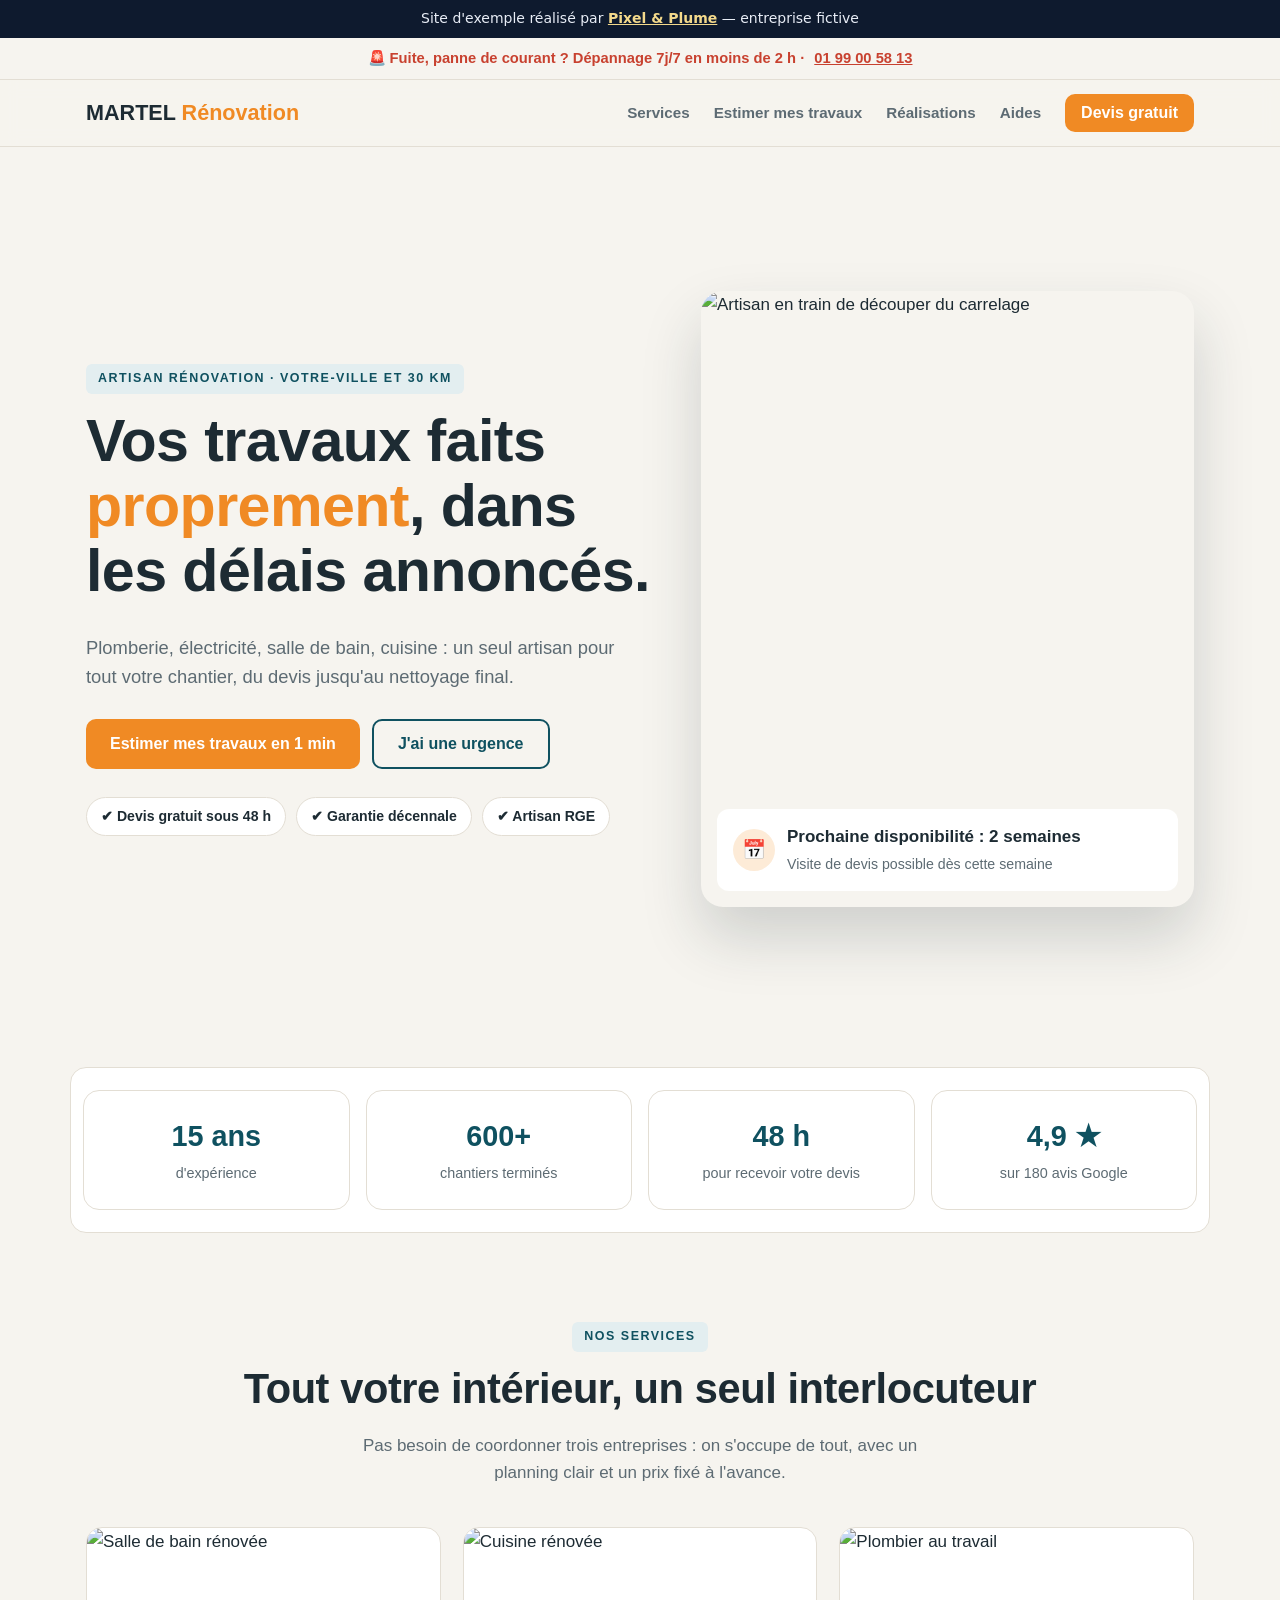
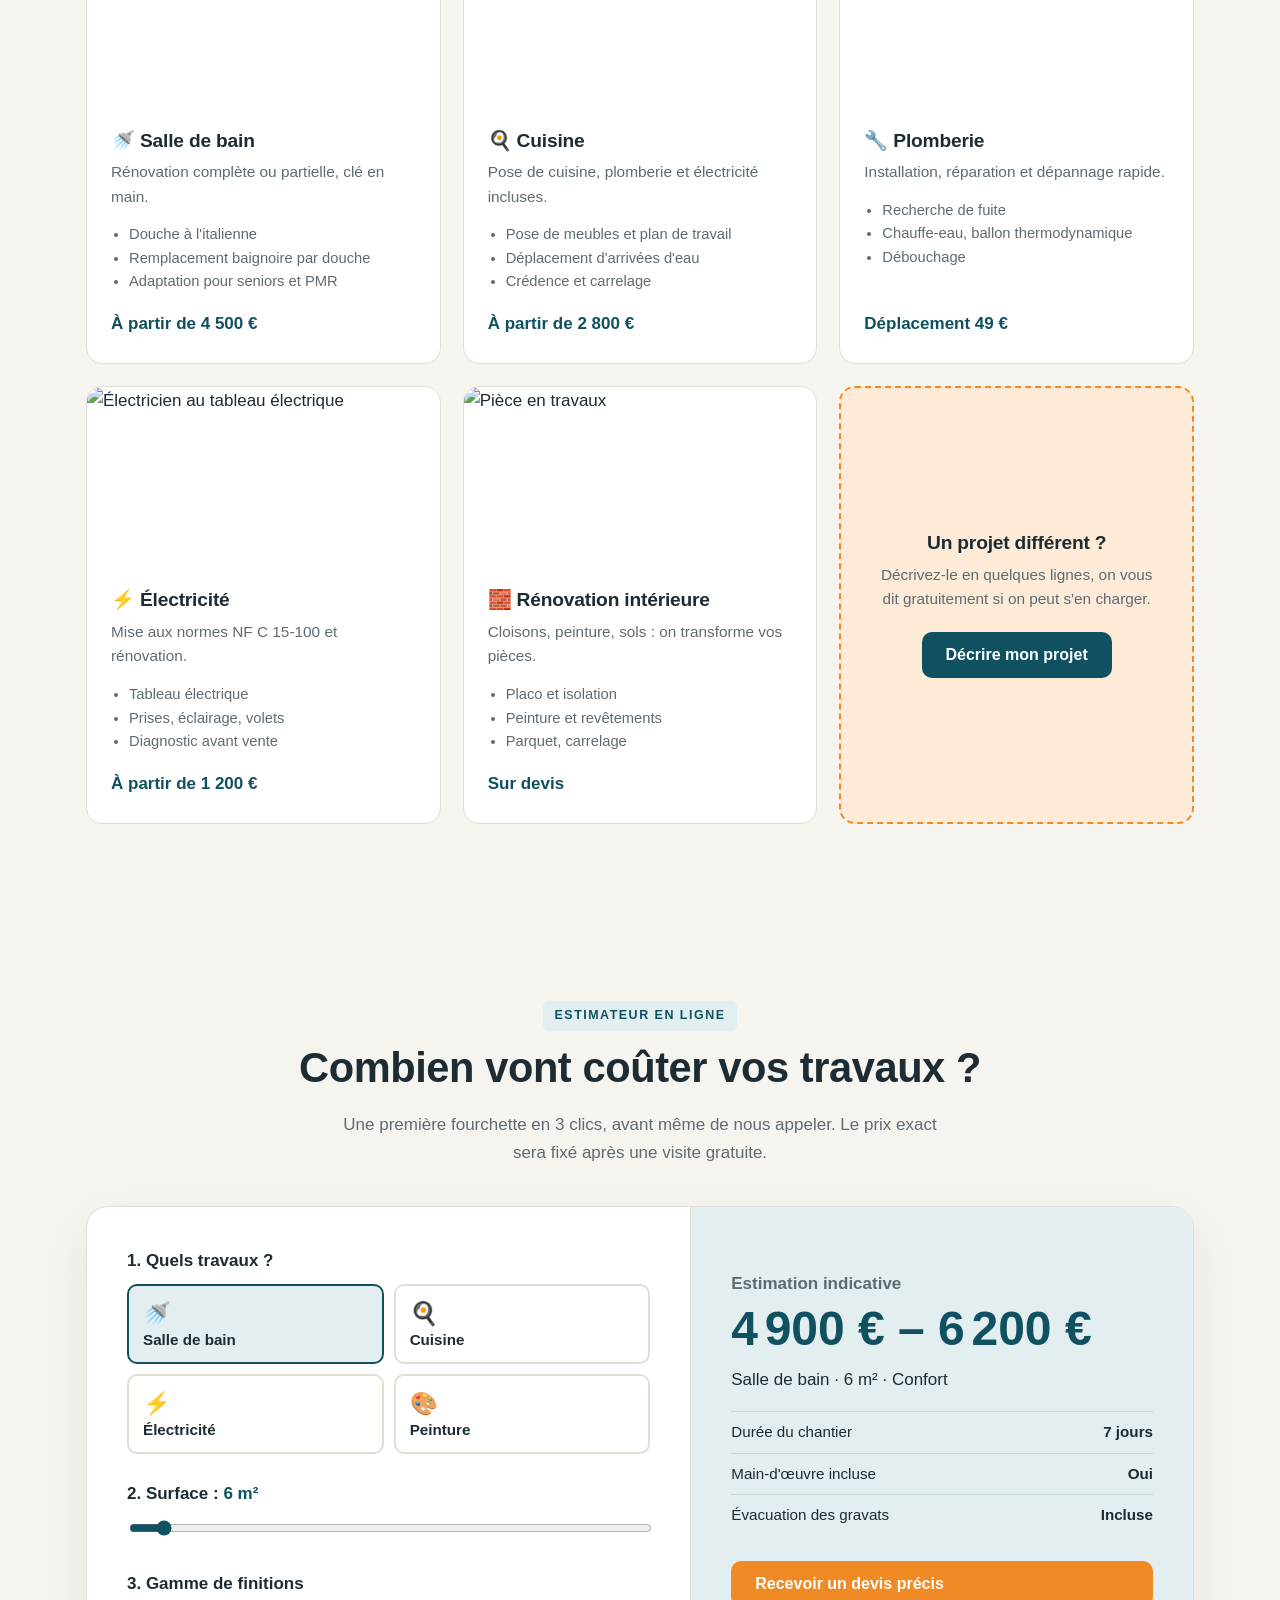
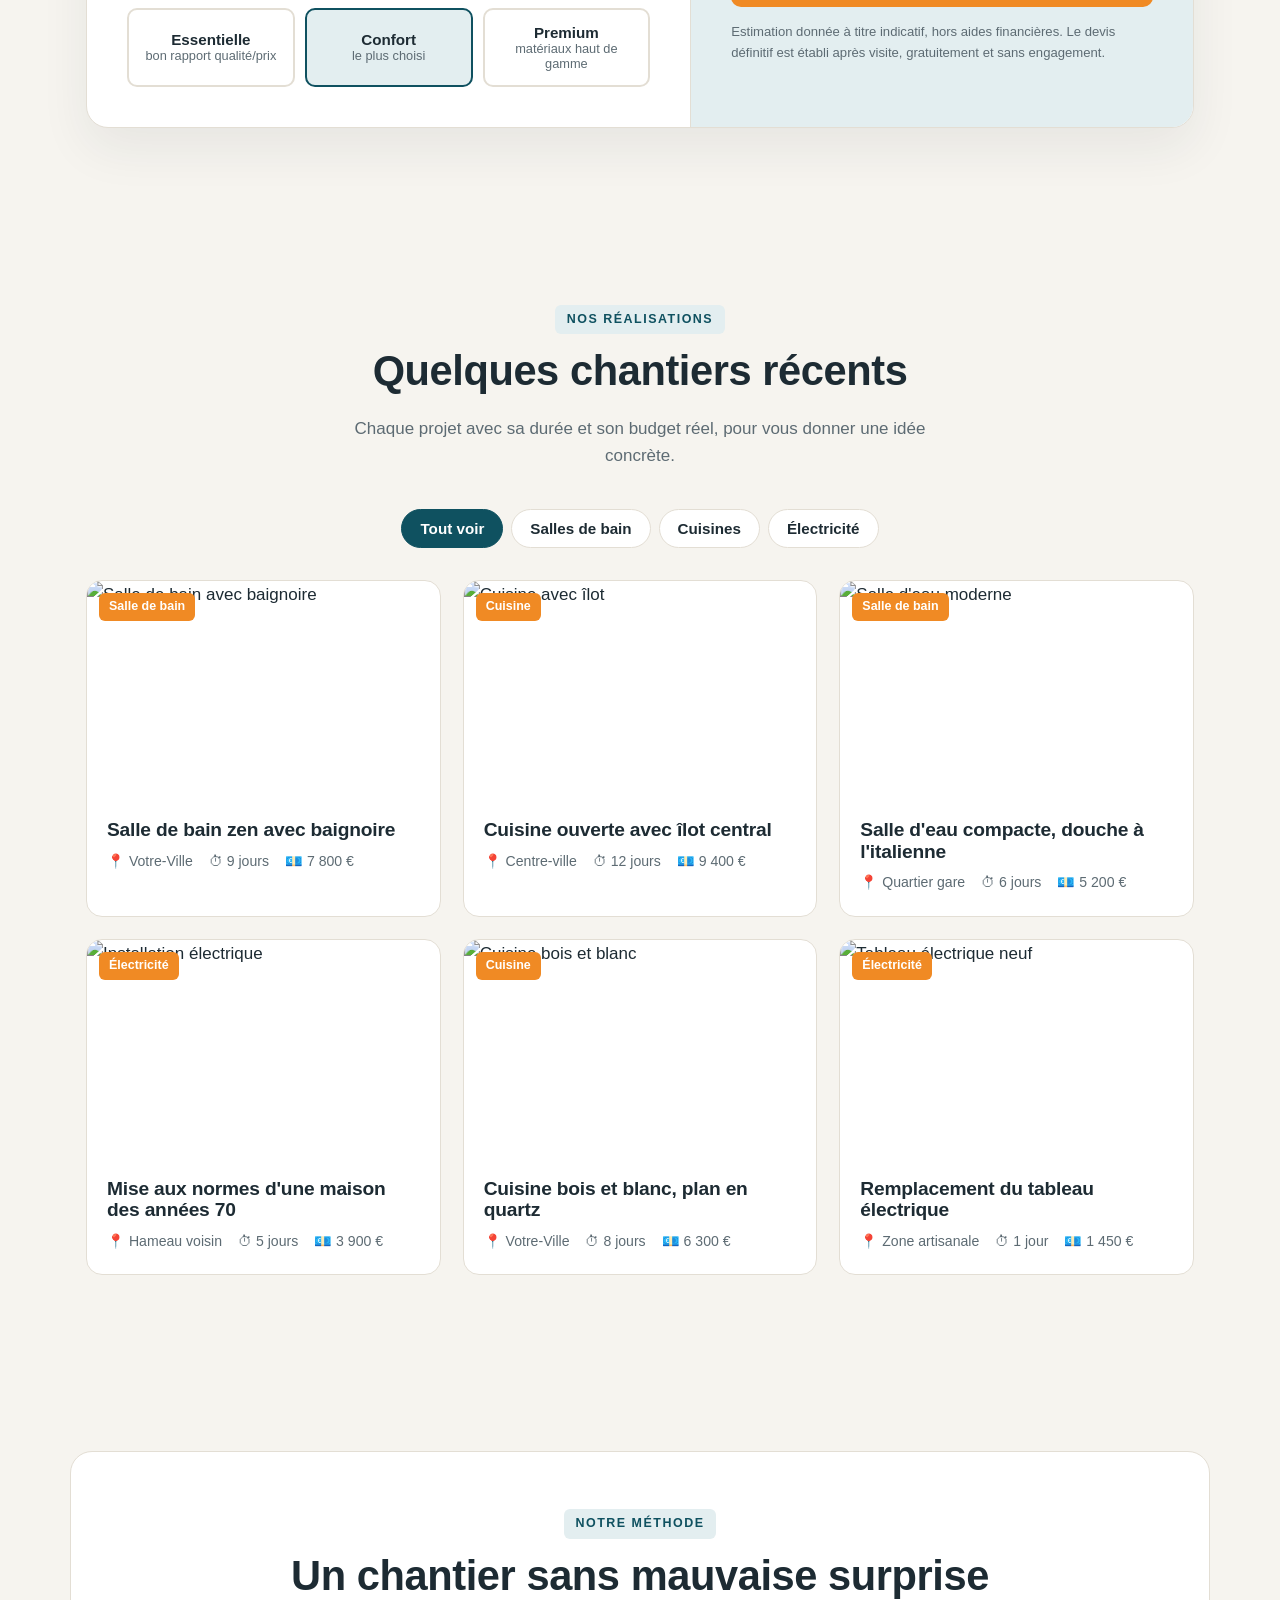
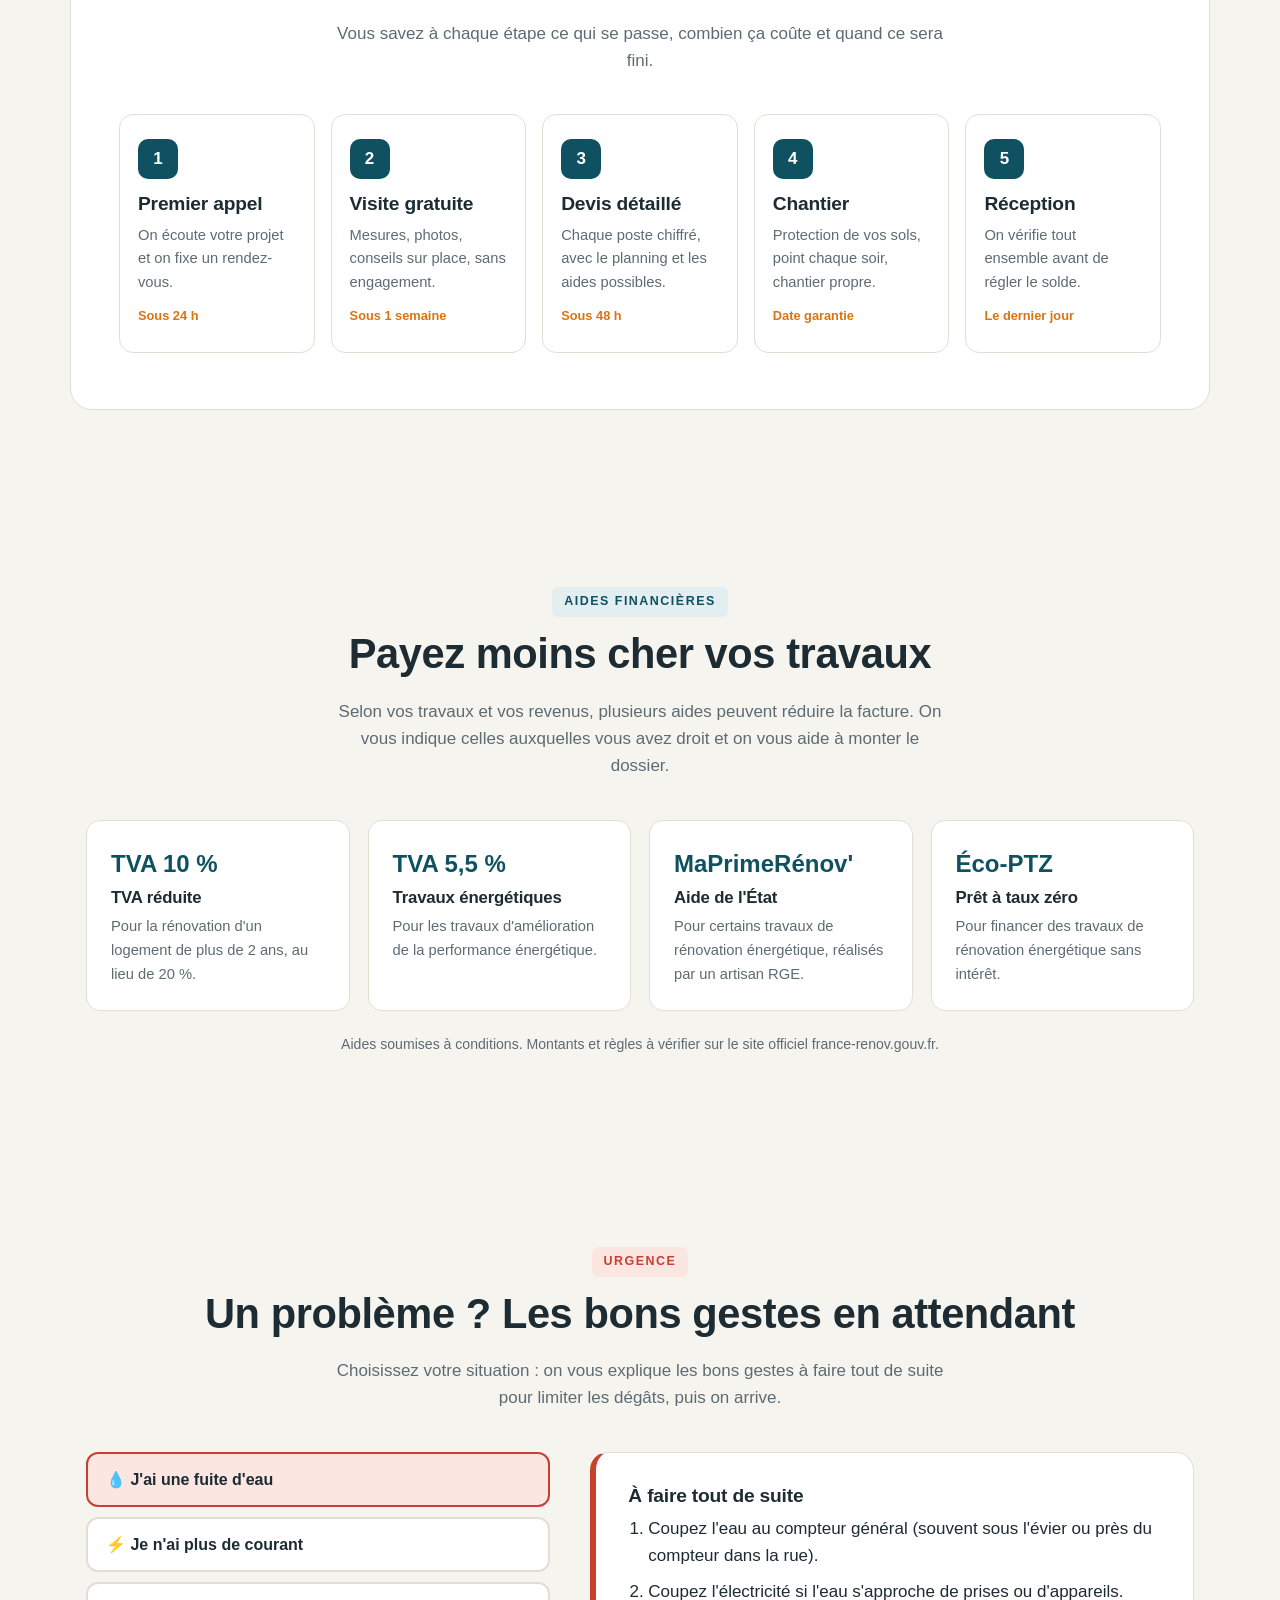
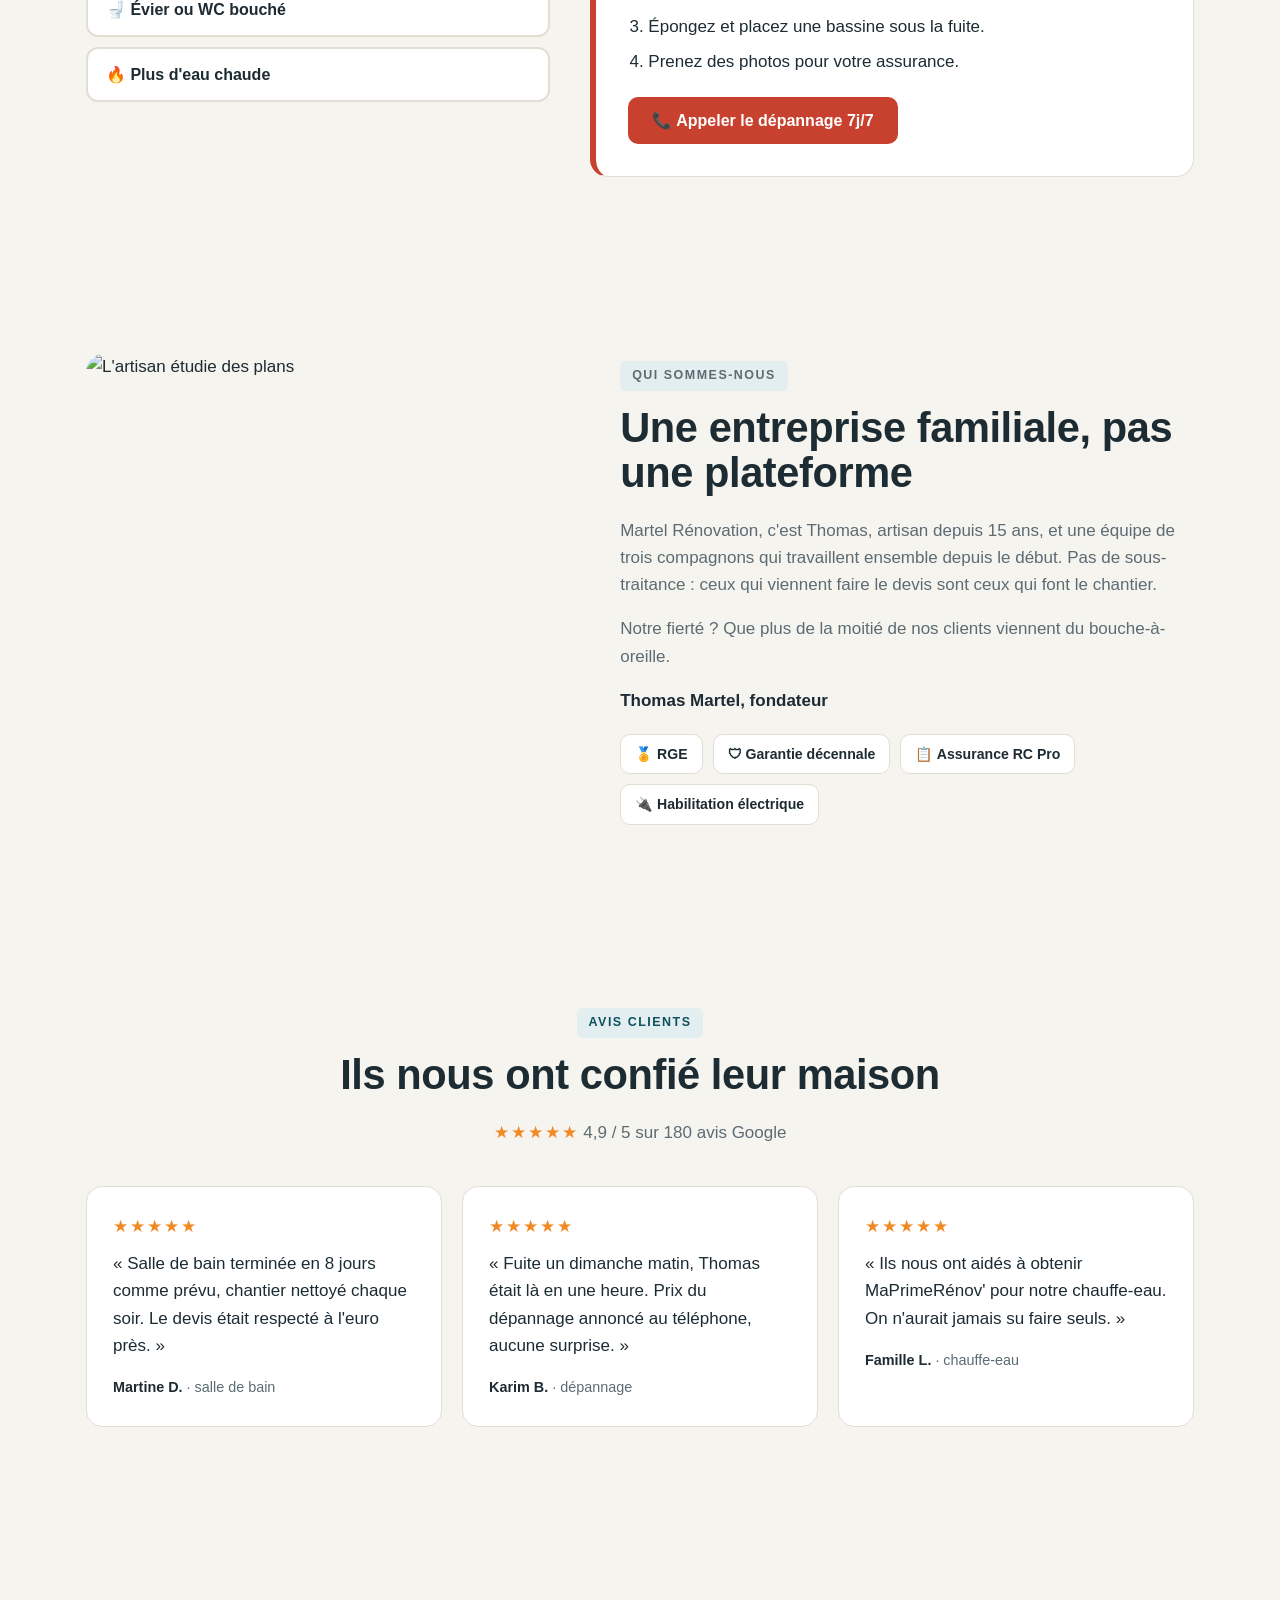
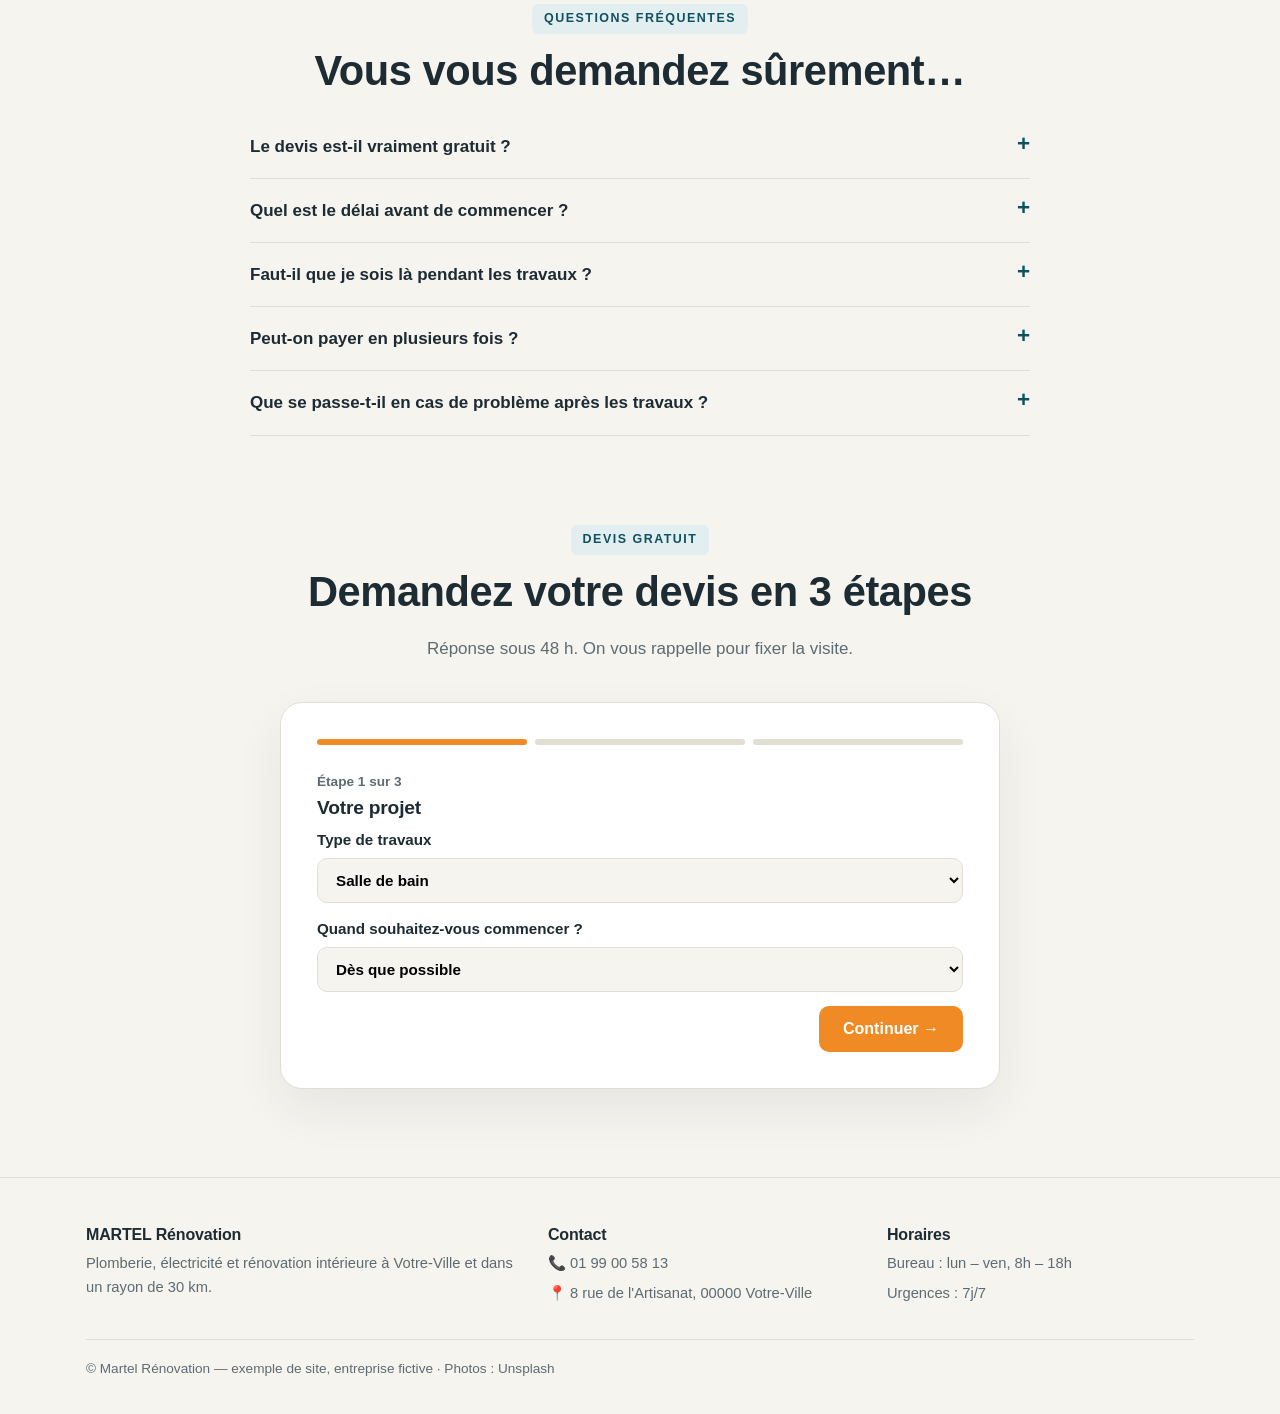
==== commit 60058afc: "Correction orthographe et formulations neutres (coiffeur ou coiffeuse...), estimateur sans debordeme" ====
--- a/exemples/artisan/index.html
+++ b/exemples/artisan/index.html
@@ -5,6 +5,18 @@
   <meta name="viewport" content="width=device-width, initial-scale=1">
   <meta http-equiv="Content-Security-Policy" content="default-src 'self'; script-src 'self' 'unsafe-inline'; style-src 'self' 'unsafe-inline' https://fonts.googleapis.com; font-src https://fonts.gstatic.com; img-src 'self' data: https://images.unsplash.com; connect-src 'self'; object-src 'none'; base-uri 'self'; form-action 'self'; upgrade-insecure-requests">
   <meta name="referrer" content="strict-origin-when-cross-origin">
+  <link rel="icon" href="data:image/svg+xml,<svg xmlns=%27http://www.w3.org/2000/svg%27 viewBox=%270 0 100 100%27><text y=%27.9em%27 font-size=%2790%27>🔧</text></svg>">
+  <meta property="og:type" content="website">
+  <meta property="og:locale" content="fr_FR">
+  <meta property="og:site_name" content="Pixel &amp; Plume">
+  <meta property="og:title" content="Martel Rénovation — Plomberie, électricité, rénovation">
+  <meta property="og:description" content="Site d'exemple réalisé par Pixel &amp; Plume : estimateur de prix, aides, urgence, devis en 3 étapes.">
+  <meta property="og:url" content="https://lasnay.github.io/vitrine-web/exemples/artisan/">
+  <meta property="og:image" content="https://lasnay.github.io/vitrine-web/og-image.jpg">
+  <meta property="og:image:width" content="1200">
+  <meta property="og:image:height" content="630">
+  <meta property="og:image:alt" content="Pixel &amp; Plume : création et refonte de sites internet pour petites entreprises">
+  <meta name="twitter:card" content="summary_large_image">
   <title>Martel Rénovation — Plomberie, électricité, rénovation</title>
   <link href="https://fonts.googleapis.com/css2?family=Archivo:wght@400;500;600;700;800&display=swap" rel="stylesheet">
   <link rel="stylesheet" href="../demo.css?v=3">
@@ -172,7 +184,7 @@
 
     @media (max-width: 960px) {
       .top nav a:not(.btn) { display: none; }
-      .hero .wrap, .est-box, .help-box, .about { grid-template-columns: 1fr; }
+      .hero .wrap, .est-box, .help-box, .about { grid-template-columns: minmax(0, 1fr); }
       .est-result { border-left: 0; border-top: 1px solid var(--line); }
       .hero-photo { max-width: 420px; aspect-ratio: 1; }
       .trust .wrap { grid-template-columns: 1fr 1fr; }
@@ -184,6 +196,9 @@
       .panel { padding: 40px 24px; }
     }
     @media (max-width: 620px) {
+      .levels { grid-template-columns: 1fr; }
+      .est-form, .est-result { min-width: 0; }
+      .choices button, .levels button { min-width: 0; }
       .services, .projects, .reviews-grid, .timeline, .aids-grid, .choices { grid-template-columns: 1fr; }
       .est-form, .est-result, .quote-box, .help-answer { padding: 26px 20px; }
       .q-step .row2 { grid-template-columns: 1fr; }
@@ -195,7 +210,7 @@
 </head>
 <body>
   <div class="demo-banner">Site d'exemple réalisé par <a href="../../index.html">Pixel &amp; Plume</a> — entreprise fictive</div>
-  <div class="urgent"><div class="wrap">🚨 Fuite, panne électrique ? Dépannage 7j/7 en moins de 2 h · <a href="tel:0199005813"><b>01 99 00 58 13</b></a></div></div>
+  <div class="urgent"><div class="wrap">🚨 Fuite, panne de courant ? Dépannage 7j/7 en moins de 2 h · <a href="tel:0199005813"><b>01 99 00 58 13</b></a></div></div>
 
   <header class="top">
     <div class="wrap">
@@ -246,7 +261,7 @@
         <p class="lead">Pas besoin de coordonner trois entreprises : on s'occupe de tout, avec un planning clair et un prix fixé à l'avance.</p>
       </div>
       <div class="services">
-        <div class="service"><div class="ph"><img src="https://images.unsplash.com/photo-1584622650111-993a426fbf0a?w=700&q=80&auto=format&fit=crop" alt="Salle de bain rénovée" loading="lazy"></div><div class="body"><h3>🚿 Salle de bain</h3><p>Rénovation complète ou partielle, clé en main.</p><ul><li>Douche à l'italienne</li><li>Remplacement baignoire par douche</li><li>Adaptation seniors / PMR</li></ul><span class="from">À partir de 4 500 €</span></div></div>
+        <div class="service"><div class="ph"><img src="https://images.unsplash.com/photo-1584622650111-993a426fbf0a?w=700&q=80&auto=format&fit=crop" alt="Salle de bain rénovée" loading="lazy"></div><div class="body"><h3>🚿 Salle de bain</h3><p>Rénovation complète ou partielle, clé en main.</p><ul><li>Douche à l'italienne</li><li>Remplacement baignoire par douche</li><li>Adaptation pour seniors et PMR</li></ul><span class="from">À partir de 4 500 €</span></div></div>
         <div class="service"><div class="ph"><img src="https://images.unsplash.com/photo-1556911220-bff31c812dba?w=700&q=80&auto=format&fit=crop" alt="Cuisine rénovée" loading="lazy"></div><div class="body"><h3>🍳 Cuisine</h3><p>Pose de cuisine, plomberie et électricité incluses.</p><ul><li>Pose de meubles et plan de travail</li><li>Déplacement d'arrivées d'eau</li><li>Crédence et carrelage</li></ul><span class="from">À partir de 2 800 €</span></div></div>
         <div class="service"><div class="ph"><img src="https://images.unsplash.com/photo-1676210134188-4c05dd172f89?w=700&q=80&auto=format&fit=crop" alt="Plombier au travail" loading="lazy"></div><div class="body"><h3>🔧 Plomberie</h3><p>Installation, réparation et dépannage rapide.</p><ul><li>Recherche de fuite</li><li>Chauffe-eau, ballon thermodynamique</li><li>Débouchage</li></ul><span class="from">Déplacement 49 €</span></div></div>
         <div class="service"><div class="ph"><img src="https://images.unsplash.com/photo-1758101755915-462eddc23f57?w=700&q=80&auto=format&fit=crop" alt="Électricien au tableau électrique" loading="lazy"></div><div class="body"><h3>⚡ Électricité</h3><p>Mise aux normes NF C 15-100 et rénovation.</p><ul><li>Tableau électrique</li><li>Prises, éclairage, volets</li><li>Diagnostic avant vente</li></ul><span class="from">À partir de 1 200 €</span></div></div>
@@ -355,7 +370,7 @@
         <div class="aid"><b>TVA 10 %</b><h3>TVA réduite</h3><p>Pour la rénovation d'un logement de plus de 2 ans, au lieu de 20 %.</p></div>
         <div class="aid"><b>TVA 5,5 %</b><h3>Travaux énergétiques</h3><p>Pour les travaux d'amélioration de la performance énergétique.</p></div>
         <div class="aid"><b>MaPrimeRénov'</b><h3>Aide de l'État</h3><p>Pour certains travaux de rénovation énergétique, réalisés par un artisan RGE.</p></div>
-        <div class="aid"><b>Éco-PTZ</b><h3>Prêt à taux zéro</h3><p>Pour financer des travaux de rénovation énergétique sans intérêts.</p></div>
+        <div class="aid"><b>Éco-PTZ</b><h3>Prêt à taux zéro</h3><p>Pour financer des travaux de rénovation énergétique sans intérêt.</p></div>
       </div>
       <p class="aid-note">Aides soumises à conditions. Montants et règles à vérifier sur le site officiel france-renov.gouv.fr.</p>
     </div>
@@ -366,7 +381,7 @@
       <div class="center">
         <p class="kicker">Urgence</p>
         <h2>Un problème ? Les bons gestes en attendant</h2>
-        <p class="lead">Choisissez votre situation : on vous dit quoi faire tout de suite pour limiter les dégâts, puis on arrive.</p>
+        <p class="lead">Choisissez votre situation : on vous explique les bons gestes à faire tout de suite pour limiter les dégâts, puis on arrive.</p>
       </div>
       <div class="help-box">
         <div class="help-list" id="help-list">
@@ -418,7 +433,7 @@
       <div class="faq">
         <details><summary>Le devis est-il vraiment gratuit ?</summary><p>Oui, la visite et le devis sont gratuits et sans engagement, dans un rayon de 30 km. Seuls les dépannages d'urgence sont facturés (déplacement 49 €).</p></details>
         <details><summary>Quel est le délai avant de commencer ?</summary><p>En général 2 à 4 semaines après la signature du devis. La date de début et la durée sont écrites sur le devis.</p></details>
-        <details><summary>Faut-il que je sois présent pendant les travaux ?</summary><p>Non. Beaucoup de clients nous laissent une clé. On vous envoie des photos de l'avancement chaque soir.</p></details>
+        <details><summary>Faut-il que je sois là pendant les travaux ?</summary><p>Non. Beaucoup de clients nous laissent une clé. On vous envoie des photos de l'avancement chaque soir.</p></details>
         <details><summary>Peut-on payer en plusieurs fois ?</summary><p>Oui : 30 % à la signature, 40 % à mi-chantier et le solde à la réception des travaux, une fois que tout vous convient.</p></details>
         <details><summary>Que se passe-t-il en cas de problème après les travaux ?</summary><p>Nos travaux sont couverts par la garantie décennale et la garantie de parfait achèvement d'un an. On revient gratuitement si quelque chose ne va pas.</p></details>
       </div>
@@ -524,7 +539,7 @@
 
     const help = {
       fuite: ["Coupez l'eau au compteur général (souvent sous l'évier ou près du compteur dans la rue).", "Coupez l'électricité si l'eau s'approche de prises ou d'appareils.", "Épongez et placez une bassine sous la fuite.", "Prenez des photos pour votre assurance."],
-      courant: ["Vérifiez si vos voisins ont du courant : si non, c'est une coupure du réseau, appelez votre fournisseur.", "Sinon, regardez le tableau électrique : un disjoncteur est-il baissé ?", "Débranchez les appareils de la pièce concernée puis relevez le disjoncteur.", "S'il saute à nouveau, ne forcez pas : appelez-nous."],
+      courant: ["Vérifiez si vos voisins ont du courant. S'ils n'en ont pas, c'est une coupure du réseau : appelez votre fournisseur.", "Sinon, regardez le tableau électrique : un disjoncteur est-il baissé ?", "Débranchez les appareils de la pièce concernée puis relevez le disjoncteur.", "S'il saute à nouveau, ne forcez pas : appelez-nous."],
       bouche: ["Arrêtez de tirer la chasse ou de faire couler l'eau.", "Essayez une ventouse, sans produits chimiques agressifs.", "Versez de l'eau très chaude (pas bouillante dans un WC en céramique) avec du liquide vaisselle.", "Si l'eau remonte ailleurs, le problème est plus loin : appelez-nous."],
       "eau-chaude": ["Vérifiez que le disjoncteur du chauffe-eau n'est pas baissé.", "Pour une chaudière gaz, regardez si un code erreur s'affiche et notez-le.", "Vérifiez la pression de la chaudière (entre 1 et 2 bars en général).", "Ne démontez rien vous-même : appelez-nous avec le code erreur."],
     };
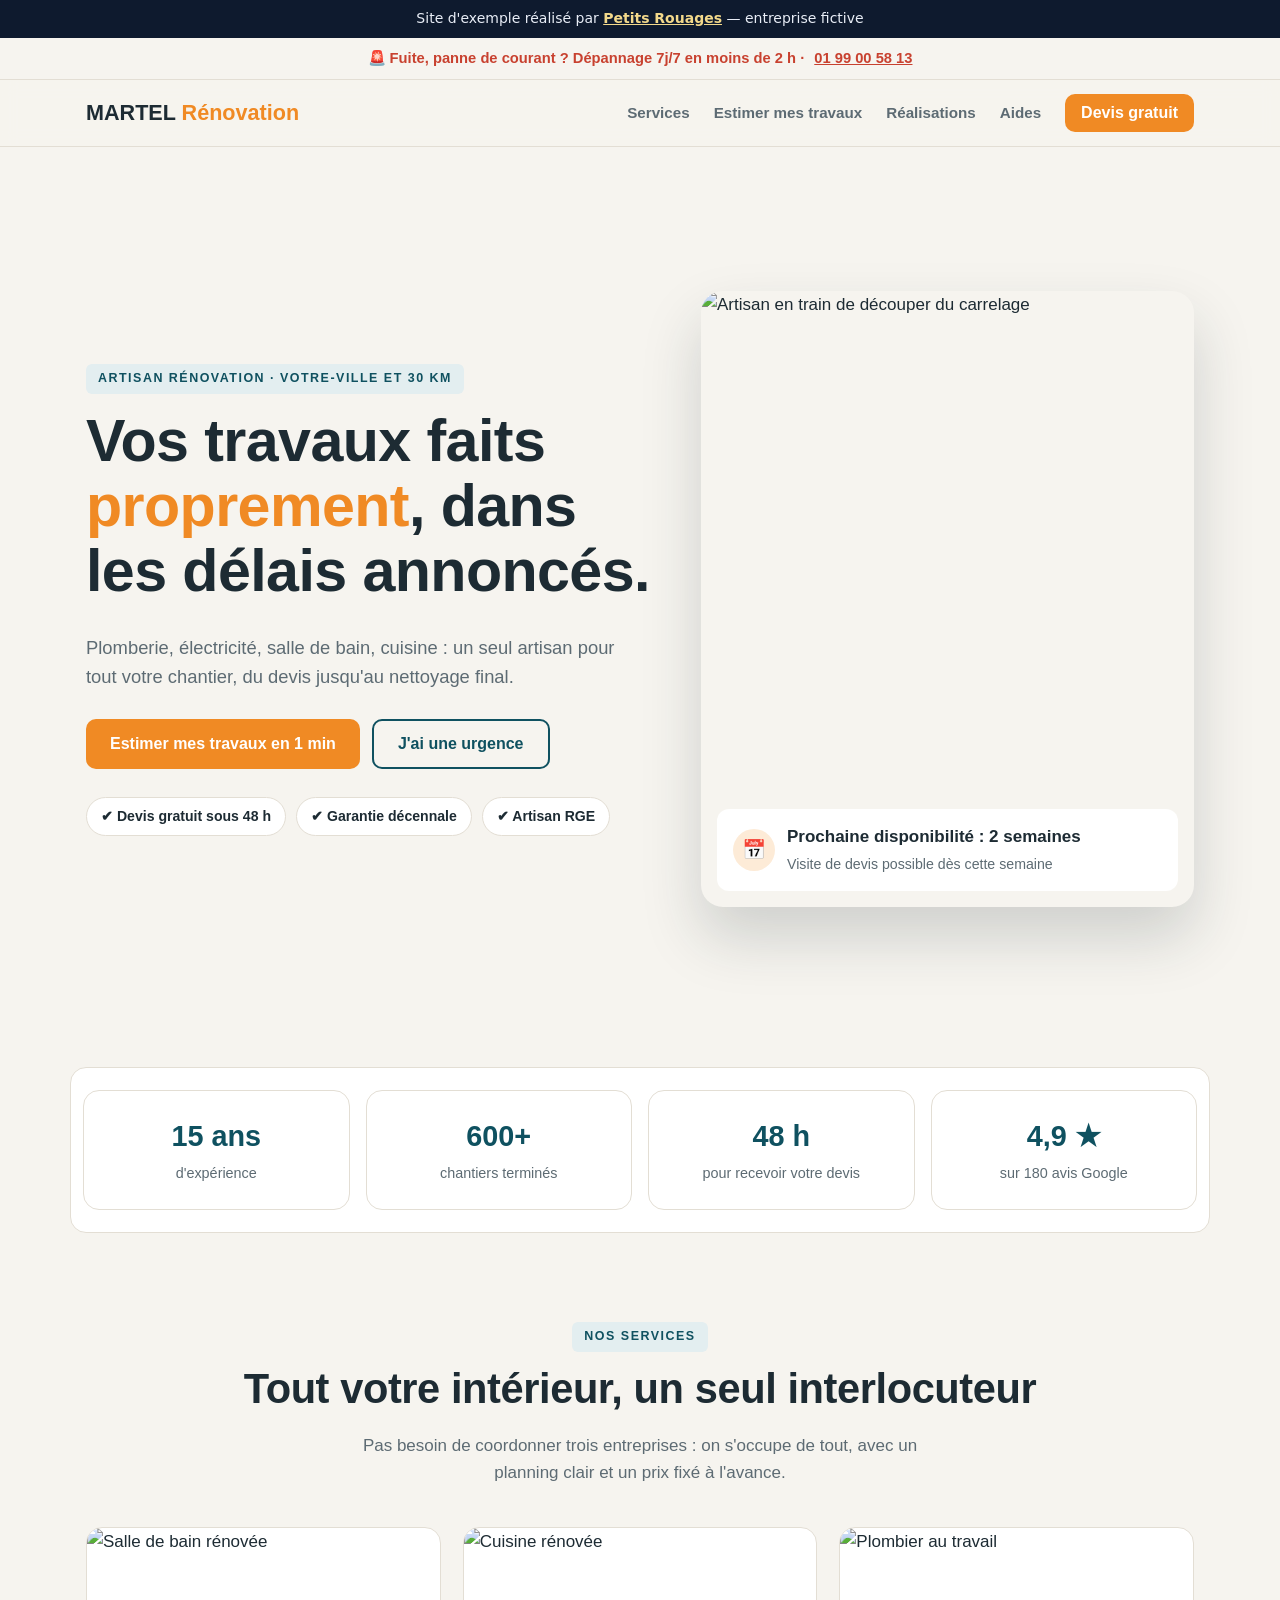
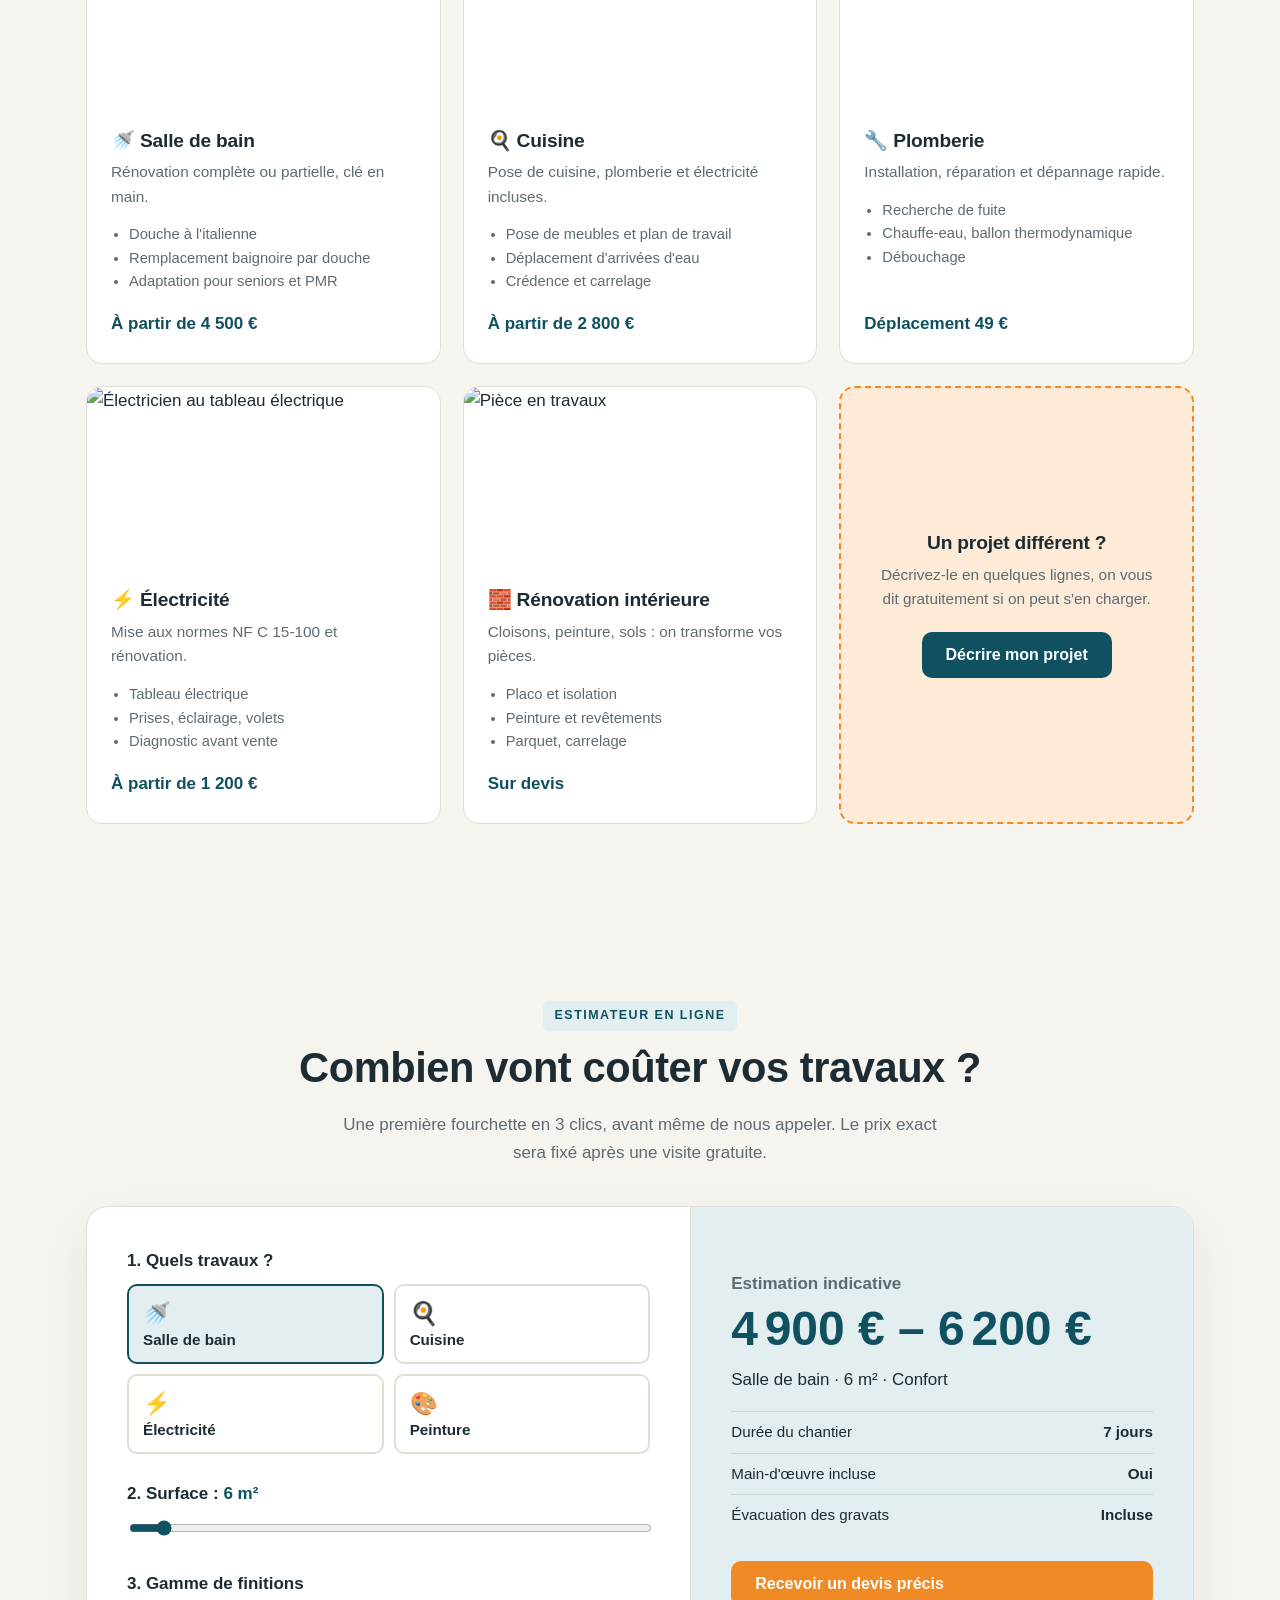
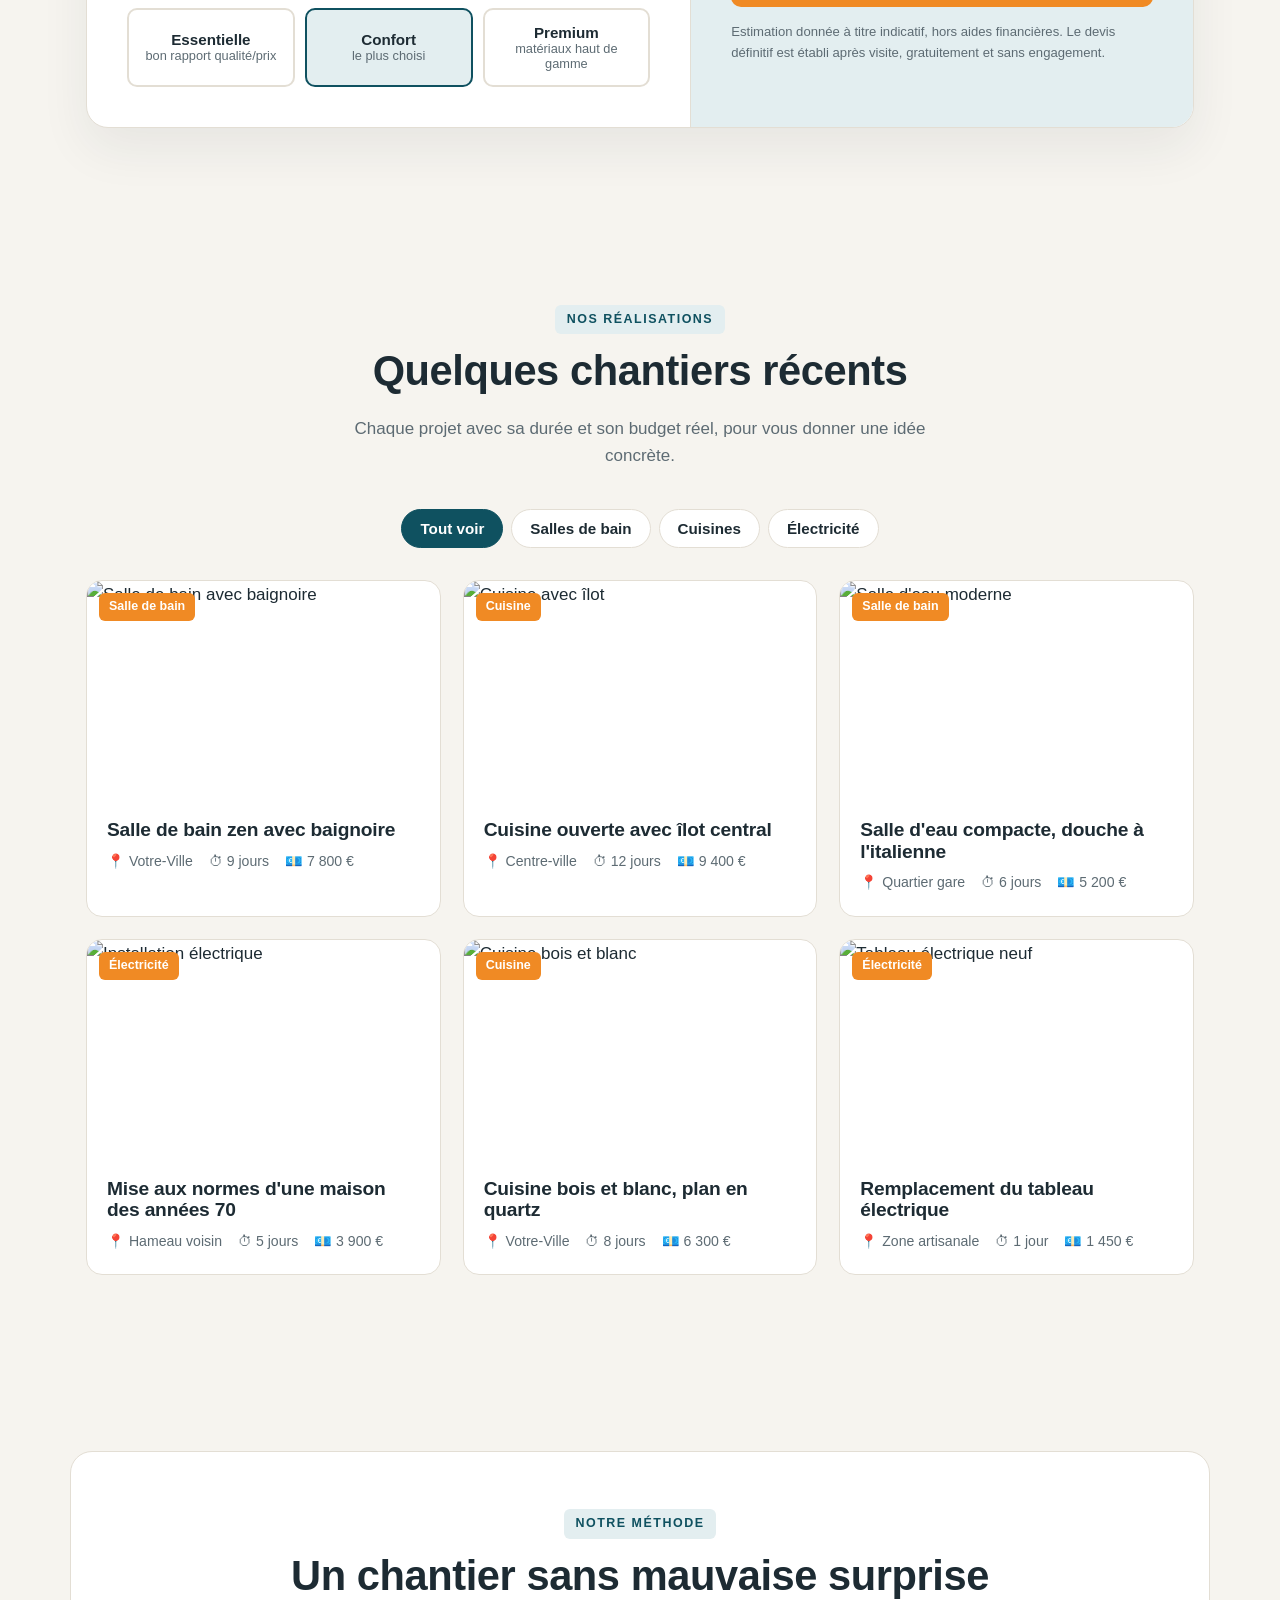
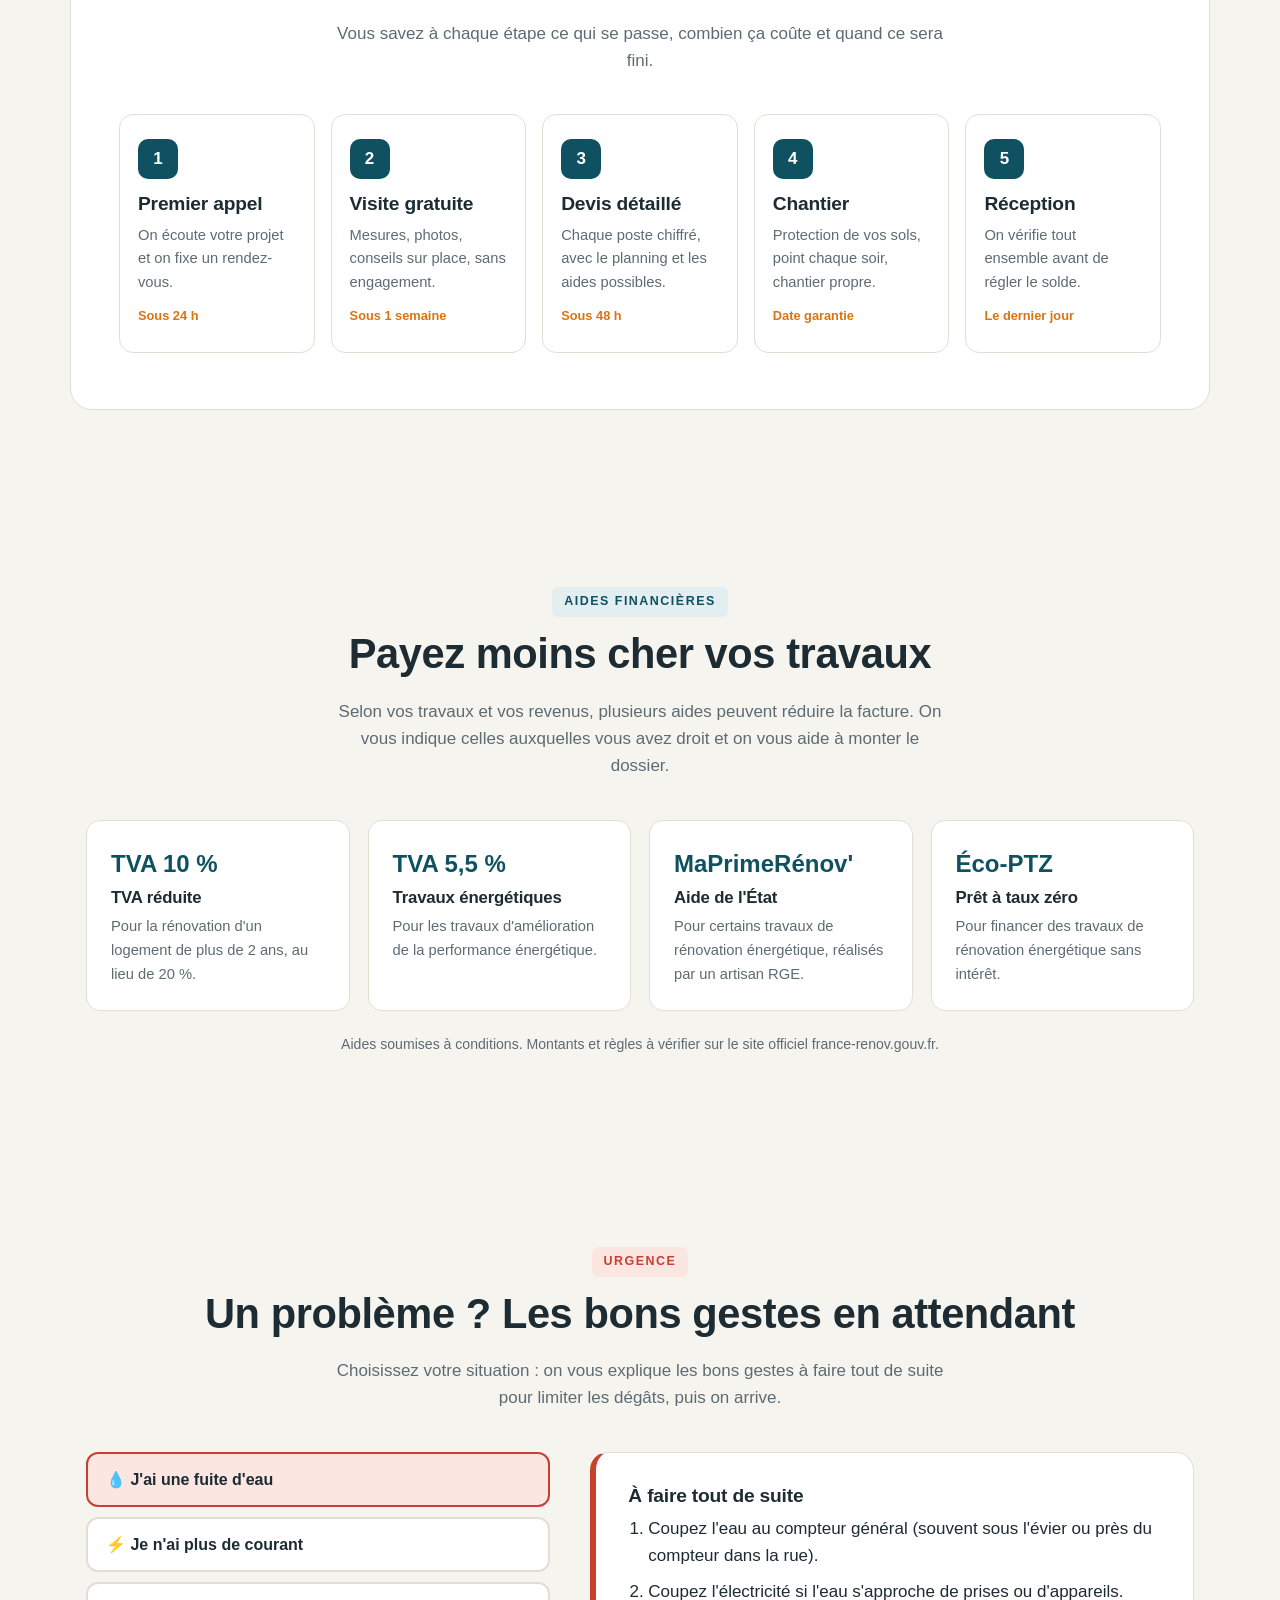
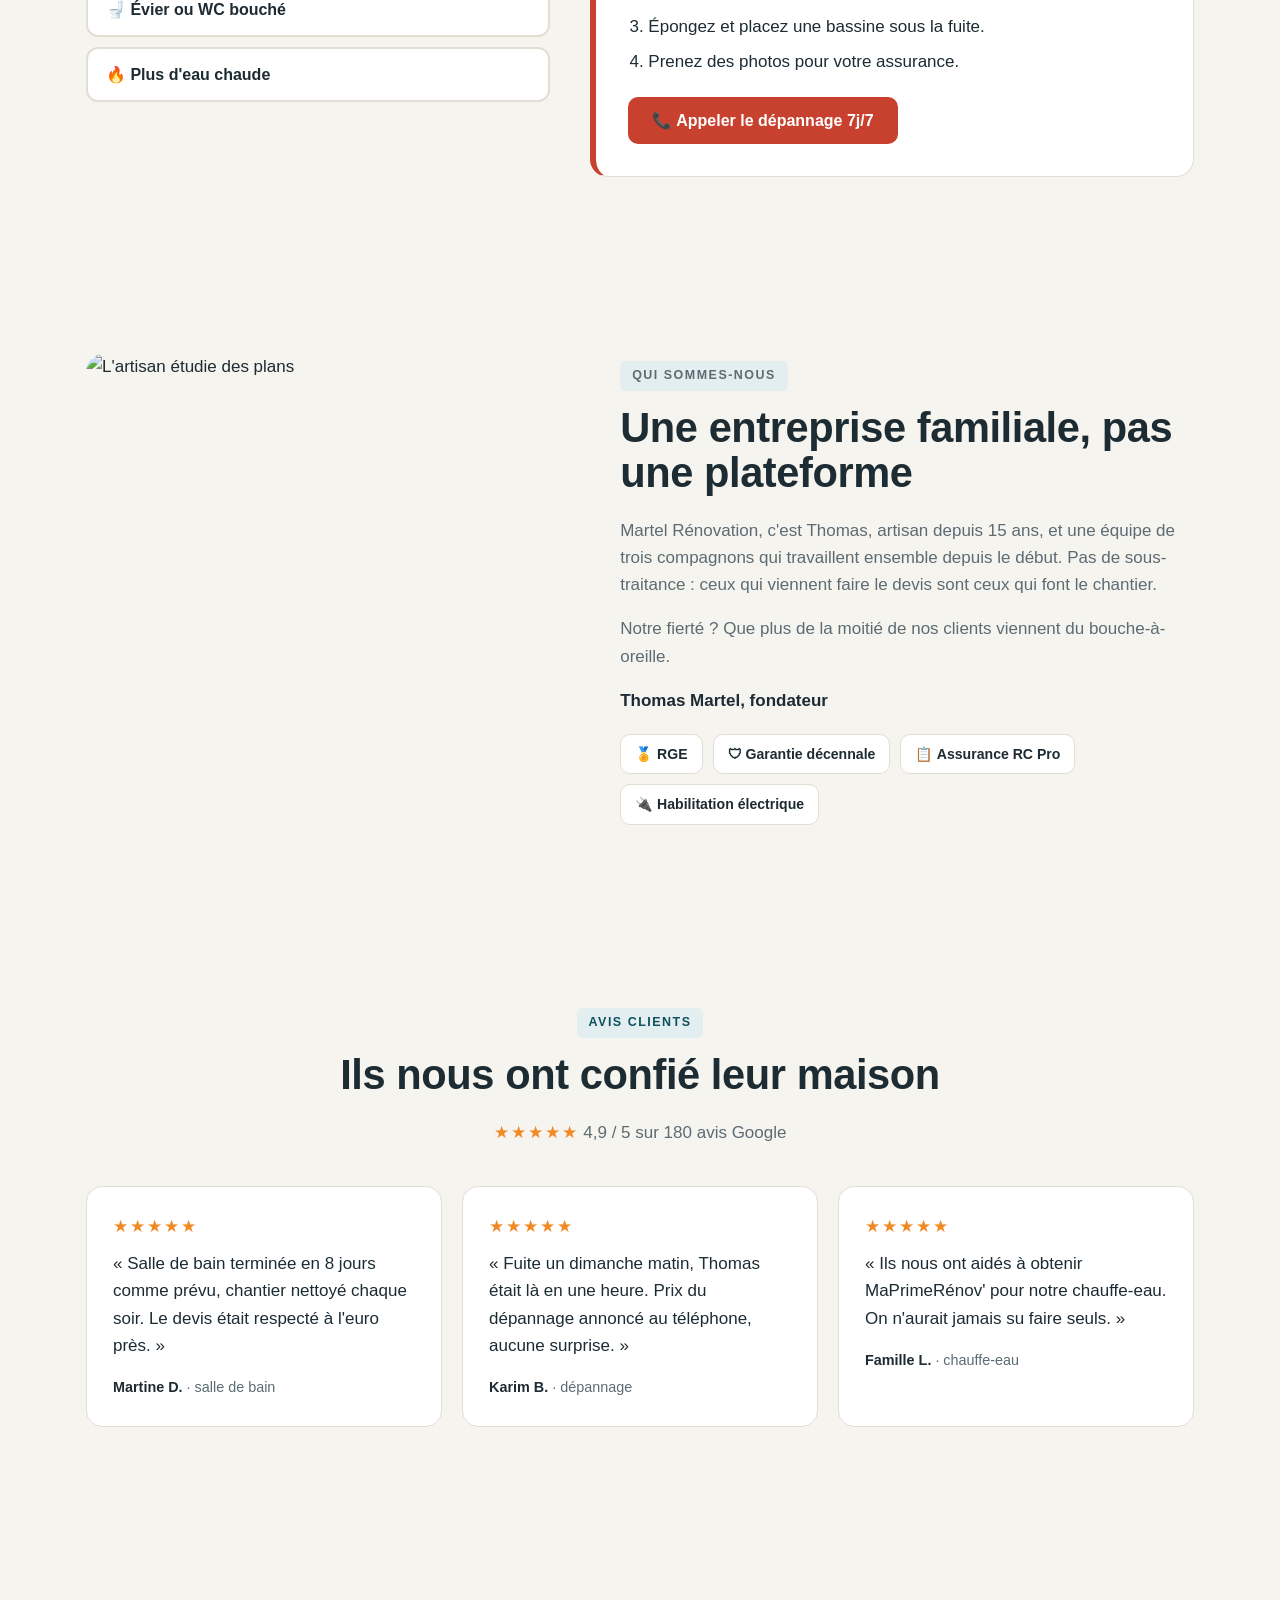
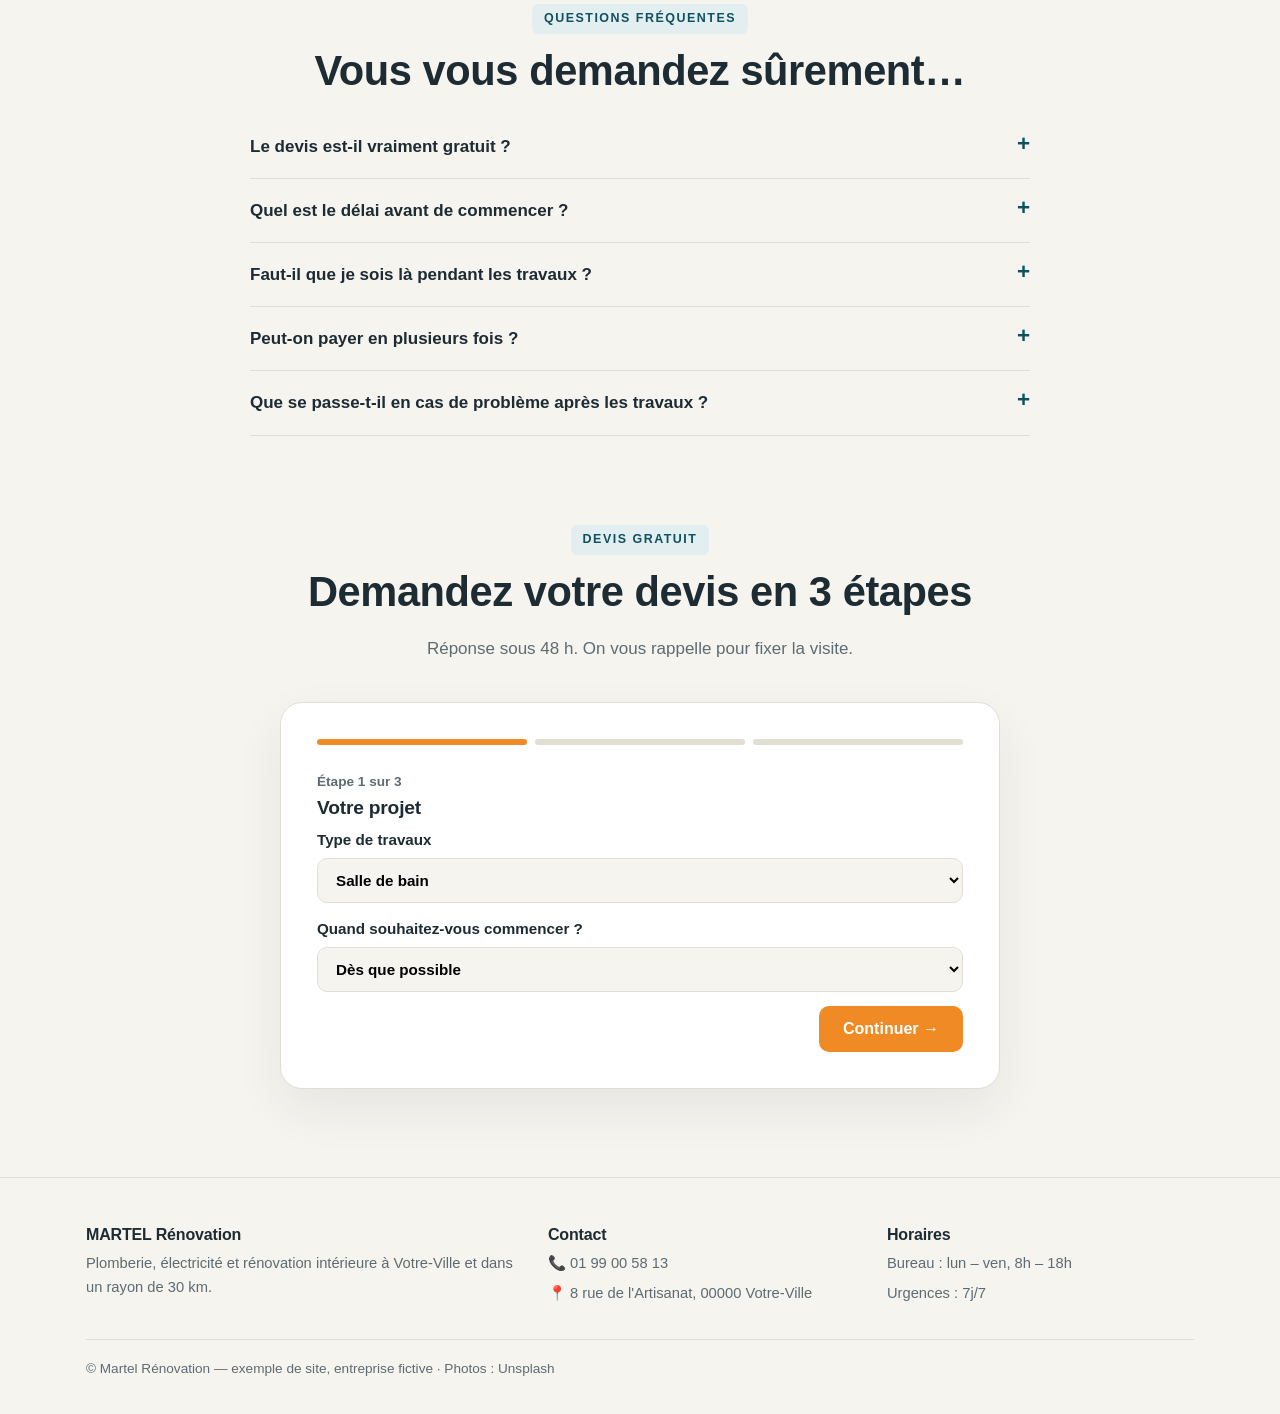
==== commit 49e6effe: "Renommage de la marque en Petits Rouages (textes, vignette, icones) Co-Authored-By: Claude Sonnet 5." ====
--- a/exemples/artisan/index.html
+++ b/exemples/artisan/index.html
@@ -1,569 +1,569 @@
-<!doctype html>
-<html lang="fr">
-<head>
-  <meta charset="utf-8">
-  <meta name="viewport" content="width=device-width, initial-scale=1">
-  <meta http-equiv="Content-Security-Policy" content="default-src 'self'; script-src 'self' 'unsafe-inline'; style-src 'self' 'unsafe-inline' https://fonts.googleapis.com; font-src https://fonts.gstatic.com; img-src 'self' data: https://images.unsplash.com; connect-src 'self'; object-src 'none'; base-uri 'self'; form-action 'self'; upgrade-insecure-requests">
-  <meta name="referrer" content="strict-origin-when-cross-origin">
-  <link rel="icon" href="data:image/svg+xml,<svg xmlns=%27http://www.w3.org/2000/svg%27 viewBox=%270 0 100 100%27><text y=%27.9em%27 font-size=%2790%27>🔧</text></svg>">
-  <meta property="og:type" content="website">
-  <meta property="og:locale" content="fr_FR">
-  <meta property="og:site_name" content="Pixel &amp; Plume">
-  <meta property="og:title" content="Martel Rénovation — Plomberie, électricité, rénovation">
-  <meta property="og:description" content="Site d'exemple réalisé par Pixel &amp; Plume : estimateur de prix, aides, urgence, devis en 3 étapes.">
-  <meta property="og:url" content="https://lasnay.github.io/vitrine-web/exemples/artisan/">
-  <meta property="og:image" content="https://lasnay.github.io/vitrine-web/og-image.jpg">
-  <meta property="og:image:width" content="1200">
-  <meta property="og:image:height" content="630">
-  <meta property="og:image:alt" content="Pixel &amp; Plume : création et refonte de sites internet pour petites entreprises">
-  <meta name="twitter:card" content="summary_large_image">
-  <title>Martel Rénovation — Plomberie, électricité, rénovation</title>
-  <link href="https://fonts.googleapis.com/css2?family=Archivo:wght@400;500;600;700;800&display=swap" rel="stylesheet">
-  <link rel="stylesheet" href="../demo.css?v=3">
-  <style>
-    :root { --bg: #f6f4ef; --card: #ffffff; --ink: #1d2b33; --muted: #5d6b73; --primary: #0f5160; --primary-dark: #0a3c48; --primary-soft: #e3eef0; --accent: #f08a24; --accent-dark: #d97414; --accent-soft: #fdebd7; --line: #e3ded4; --red: #c8412f; --red-soft: #fbe6e2; }
-    html { scroll-behavior: smooth; }
-    body { margin: 0; background: var(--bg); color: var(--ink); font: 400 17px/1.6 "Archivo", sans-serif; }
-    h1, h2, h3 { font-weight: 800; line-height: 1.1; margin: 0 0 .5em; letter-spacing: -.01em; }
-    h2 { font-size: clamp(1.9rem, 4vw, 2.6rem); }
-    h3 { font-size: 1.2rem; font-weight: 700; }
-    img { display: block; width: 100%; height: 100%; object-fit: cover; }
-    .wrap { max-width: 1140px; margin: 0 auto; padding: 0 16px; }
-    .center { text-align: center; }
-    .kicker { display: inline-block; font-size: .78rem; font-weight: 800; letter-spacing: .12em; text-transform: uppercase; color: var(--primary); background: var(--primary-soft); padding: 5px 12px; border-radius: 6px; margin: 0 0 14px; }
-    .lead { color: var(--muted); max-width: 620px; }
-    .center .lead { margin: 0 auto 40px; }
-    .btn { display: inline-flex; align-items: center; gap: 8px; border: 0; cursor: pointer; text-decoration: none; font: 700 1rem "Archivo", sans-serif; padding: 14px 24px; border-radius: 10px; transition: transform .15s, background .15s; }
-    .btn:hover { transform: translateY(-2px); }
-    .btn-yellow { background: var(--accent); color: #fff; }
-    .btn-yellow:hover { background: var(--accent-dark); }
-    .btn-blue { background: var(--primary); color: #fff; }
-    .btn-blue:hover { background: var(--primary-dark); }
-    .btn-outline { background: transparent; color: var(--primary); border: 2px solid var(--primary); }
-    .btn-outline:hover { background: var(--primary-soft); }
-    section { padding: 88px 0; }
-    .panel { background: var(--card); border: 1px solid var(--line); border-radius: 22px; padding: 56px 48px; }
-
-    .urgent { border-bottom: 1px solid var(--line); color: var(--red); font-size: .92rem; font-weight: 600; }
-    .urgent .wrap { display: flex; justify-content: center; gap: 10px; flex-wrap: wrap; padding: 9px 16px; text-align: center; }
-    .urgent a { color: var(--red); }
-    .top { background: rgba(246,244,239,.94); backdrop-filter: blur(8px); border-bottom: 1px solid var(--line); position: sticky; top: 0; z-index: 30; }
-    .top .wrap { display: flex; justify-content: space-between; align-items: center; padding: 14px 16px; gap: 16px; }
-    .brand { font-size: 1.35rem; font-weight: 800; color: var(--ink); text-decoration: none; }
-    .brand span { color: var(--accent); }
-    .top nav { display: flex; align-items: center; gap: 24px; }
-    .top nav a:not(.btn) { color: var(--muted); text-decoration: none; font-weight: 600; font-size: .95rem; }
-    .top nav a:not(.btn):hover { color: var(--ink); }
-    .top .btn { padding: 10px 16px; }
-
-    .hero .wrap { display: grid; grid-template-columns: 1.15fr 1fr; gap: 48px; align-items: center; padding: 56px 16px 72px; }
-    .hero h1 { font-size: clamp(2.3rem, 5vw, 3.7rem); }
-    .hero h1 span { color: var(--accent); }
-    .hero p { font-size: 1.15rem; color: var(--muted); max-width: 540px; }
-    .hero p.kicker { font-size: .78rem; color: var(--primary); }
-    .hero-ctas { display: flex; flex-wrap: wrap; gap: 12px; margin: 28px 0; }
-    .badges { display: flex; flex-wrap: wrap; gap: 10px; }
-    .badges span { background: var(--card); border: 1px solid var(--line); padding: 7px 14px; border-radius: 99px; font-size: .88rem; font-weight: 600; }
-    .hero-photo { position: relative; aspect-ratio: 4/5; border-radius: 22px; overflow: hidden; box-shadow: 0 30px 60px rgba(29,43,51,.18); }
-    .hero-card { position: absolute; left: 16px; right: 16px; bottom: 16px; background: #fff; color: var(--ink); border-radius: 12px; padding: 14px 16px; display: flex; gap: 12px; align-items: center; }
-    .hero-card .dot { width: 42px; height: 42px; border-radius: 50%; background: var(--accent-soft); display: grid; place-items: center; font-size: 1.2rem; flex: none; }
-    .hero-card b { display: block; }
-    .hero-card small { color: var(--muted); }
-
-    .trust .wrap { display: grid; grid-template-columns: repeat(4, 1fr); gap: 16px; }
-    .trust div { text-align: center; background: var(--card); border: 1px solid var(--line); border-radius: 16px; padding: 22px 12px; }
-    .trust b { display: block; font-size: 1.8rem; font-weight: 800; color: var(--primary); }
-    .trust span { font-size: .9rem; color: var(--muted); }
-
-    .services { display: grid; grid-template-columns: repeat(3, 1fr); gap: 22px; }
-    .service { border: 1px solid var(--line); border-radius: 16px; overflow: hidden; background: var(--card); display: flex; flex-direction: column; transition: box-shadow .2s, transform .2s; }
-    .service:hover { box-shadow: 0 18px 40px rgba(29,43,51,.1); transform: translateY(-3px); }
-    .service .ph { height: 180px; }
-    .service .body { padding: 22px 24px 26px; display: flex; flex-direction: column; flex: 1; }
-    .service p { color: var(--muted); margin: 0 0 14px; font-size: .96rem; }
-    .service ul { margin: 0 0 16px; padding-left: 18px; color: var(--muted); font-size: .92rem; }
-    .service .from { margin-top: auto; font-weight: 700; color: var(--primary); }
-    .service-cta { background: var(--accent-soft); border: 2px dashed var(--accent); justify-content: center; text-align: center; padding: 32px; }
-    .service-cta p { margin-bottom: 20px; }
-
-    .est-box { display: grid; grid-template-columns: 1.2fr 1fr; background: var(--card); border: 1px solid var(--line); border-radius: 22px; overflow: hidden; box-shadow: 0 20px 50px rgba(29,43,51,.07); }
-    .est-form { padding: 40px; }
-    .est-form label.title { display: block; font-weight: 700; margin: 0 0 10px; }
-    .est-form .group { margin-bottom: 26px; }
-    .choices { display: grid; grid-template-columns: repeat(2, 1fr); gap: 10px; }
-    .choices button, .levels button { font: 600 .95rem "Archivo", sans-serif; text-align: left; padding: 14px; border-radius: 10px; border: 2px solid var(--line); background: #fff; color: var(--ink); cursor: pointer; }
-    .choices button span { display: block; font-size: 1.4rem; margin-bottom: 4px; }
-    .choices button.on, .levels button.on { border-color: var(--primary); background: var(--primary-soft); }
-    .levels { display: grid; grid-template-columns: repeat(3, 1fr); gap: 10px; }
-    .levels button { text-align: center; }
-    .levels small { display: block; font-weight: 400; color: var(--muted); font-size: .8rem; }
-    input[type=range] { width: 100%; accent-color: var(--primary); }
-    .range-val { font-weight: 800; color: var(--primary); }
-    .est-result { background: var(--primary-soft); border-left: 1px solid var(--line); padding: 40px; display: flex; flex-direction: column; justify-content: center; }
-    .est-result .label { color: var(--muted); font-weight: 600; }
-    .est-result .amount { font-size: clamp(2.2rem, 4vw, 3rem); font-weight: 800; color: var(--primary); line-height: 1.1; margin: 6px 0 10px; }
-    .est-result ul { list-style: none; padding: 0; margin: 18px 0 26px; }
-    .est-result li { padding: 8px 0; border-top: 1px solid rgba(15,81,96,.15); display: flex; justify-content: space-between; gap: 12px; font-size: .95rem; }
-    .est-result small { color: var(--muted); display: block; margin-top: 14px; font-size: .82rem; }
-
-    .filters { display: flex; flex-wrap: wrap; justify-content: center; gap: 8px; margin-bottom: 32px; }
-    .filters button { font: 600 .95rem "Archivo", sans-serif; padding: 10px 18px; border-radius: 99px; border: 1px solid var(--line); background: var(--card); color: var(--ink); cursor: pointer; }
-    .filters button.on { background: var(--primary); color: #fff; border-color: var(--primary); }
-    .projects { display: grid; grid-template-columns: repeat(3, 1fr); gap: 22px; }
-    .project { border-radius: 16px; overflow: hidden; border: 1px solid var(--line); background: var(--card); }
-    .project[hidden] { display: none; }
-    .project .ph { height: 220px; position: relative; }
-    .project .tag { position: absolute; top: 12px; left: 12px; background: var(--accent); color: #fff; font-size: .78rem; font-weight: 800; padding: 4px 10px; border-radius: 6px; }
-    .project .body { padding: 18px 20px 22px; }
-    .project .meta { display: flex; flex-wrap: wrap; gap: 6px 16px; color: var(--muted); font-size: .88rem; }
-
-    .timeline { display: grid; grid-template-columns: repeat(5, 1fr); gap: 16px; counter-reset: step; padding: 0; margin: 0; }
-    .timeline li { list-style: none; background: var(--card); border: 1px solid var(--line); border-radius: 14px; padding: 24px 18px; counter-increment: step; }
-    .timeline li::before { content: counter(step); display: grid; place-items: center; width: 40px; height: 40px; border-radius: 10px; background: var(--primary); color: #fff; font-weight: 800; margin-bottom: 14px; }
-    .timeline p { color: var(--muted); font-size: .92rem; margin: 0; }
-    .timeline .when { display: inline-block; margin-top: 12px; font-size: .8rem; font-weight: 700; color: var(--accent-dark); }
-
-    .aids-grid { display: grid; grid-template-columns: repeat(4, 1fr); gap: 18px; }
-    .aid { background: var(--card); border: 1px solid var(--line); border-radius: 14px; padding: 24px; }
-    .aid b { display: block; font-size: 1.5rem; color: var(--primary); font-weight: 800; }
-    .aid h3 { margin: 6px 0 8px; font-size: 1.05rem; }
-    .aid p { color: var(--muted); margin: 0; font-size: .92rem; }
-    .aid-note { text-align: center; color: var(--muted); font-size: .88rem; margin-top: 22px; }
-
-    .help .kicker { color: var(--red); background: var(--red-soft); }
-    .help-box { display: grid; grid-template-columns: 1fr 1.3fr; gap: 40px; align-items: start; }
-    .help-list { display: grid; gap: 10px; }
-    .help-list button { font: 600 1rem "Archivo", sans-serif; text-align: left; padding: 16px 18px; border-radius: 12px; border: 2px solid var(--line); background: var(--card); color: var(--ink); cursor: pointer; display: flex; gap: 12px; align-items: center; }
-    .help-list button.on { border-color: var(--red); background: var(--red-soft); }
-    .help-answer { background: var(--card); border: 1px solid var(--line); border-radius: 18px; padding: 32px; border-left: 6px solid var(--red); }
-    .help-answer ol { padding-left: 20px; margin: 0 0 22px; }
-    .help-answer li { margin-bottom: 8px; }
-    .btn-red { background: var(--red); color: #fff; }
-
-    .about { display: grid; grid-template-columns: 1fr 1.2fr; gap: 56px; align-items: center; }
-    .about-photo { aspect-ratio: 1; border-radius: 20px; overflow: hidden; }
-    .about p { color: var(--muted); }
-    .about .sign { color: var(--ink); font-weight: 700; }
-    .certs { display: flex; flex-wrap: wrap; gap: 10px; margin-top: 20px; }
-    .certs span { background: var(--card); border: 1px solid var(--line); border-radius: 10px; padding: 8px 14px; font-weight: 700; font-size: .88rem; }
-
-    .reviews-grid { display: grid; grid-template-columns: repeat(3, 1fr); gap: 20px; }
-    .review { background: var(--card); border: 1px solid var(--line); border-radius: 16px; padding: 26px; }
-    .stars { color: var(--accent); letter-spacing: 2px; }
-    .review p { margin: 10px 0 14px; }
-    .review cite { font-style: normal; font-weight: 700; font-size: .9rem; }
-    .review cite span { color: var(--muted); font-weight: 400; }
-
-    .faq { max-width: 780px; margin: 0 auto; }
-    .faq details { border-bottom: 1px solid var(--line); padding: 18px 0; }
-    .faq summary { cursor: pointer; font-weight: 700; list-style: none; display: flex; justify-content: space-between; gap: 16px; }
-    .faq summary::after { content: "+"; color: var(--primary); font-size: 1.4rem; line-height: 1; }
-    .faq details[open] summary::after { content: "–"; }
-    .faq details p { color: var(--muted); margin: 10px 0 0; }
-
-    .quote-box { max-width: 720px; margin: 0 auto; background: var(--card); color: var(--ink); border: 1px solid var(--line); border-radius: 22px; padding: 36px; box-shadow: 0 20px 50px rgba(29,43,51,.07); }
-    .progress { display: flex; gap: 8px; margin-bottom: 26px; }
-    .progress i { flex: 1; height: 6px; border-radius: 99px; background: var(--line); }
-    .progress i.on { background: var(--accent); }
-    .step-title { font-size: .85rem; color: var(--muted); font-weight: 600; margin-bottom: 4px; }
-    .q-step { display: none; }
-    .q-step.on { display: block; }
-    .q-step label { display: block; font-weight: 600; margin-bottom: 14px; font-size: .95rem; }
-    .q-step input, .q-step select, .q-step textarea { width: 100%; box-sizing: border-box; font: inherit; padding: 12px 14px; border: 1px solid var(--line); border-radius: 10px; background: var(--bg); margin-top: 6px; }
-    .q-step .row2 { display: grid; grid-template-columns: 1fr 1fr; gap: 14px; }
-    .q-nav { display: flex; justify-content: space-between; gap: 12px; margin-top: 10px; }
-    .q-done { text-align: center; padding: 20px 0; }
-    .q-done div { font-size: 3rem; }
-
-    footer { color: var(--muted); padding: 48px 0 28px; font-size: .92rem; border-top: 1px solid var(--line); }
-    footer .cols { display: grid; grid-template-columns: 1.4fr 1fr 1fr; gap: 32px; margin-bottom: 28px; }
-    footer h3 { color: var(--ink); font-size: 1rem; }
-    footer p { margin: 0 0 6px; }
-    footer .legal { border-top: 1px solid var(--line); padding-top: 18px; font-size: .85rem; }
-    .call-mobile { display: none; }
-
-    @media (max-width: 960px) {
-      .top nav a:not(.btn) { display: none; }
-      .hero .wrap, .est-box, .help-box, .about { grid-template-columns: minmax(0, 1fr); }
-      .est-result { border-left: 0; border-top: 1px solid var(--line); }
-      .hero-photo { max-width: 420px; aspect-ratio: 1; }
-      .trust .wrap { grid-template-columns: 1fr 1fr; }
-      .services, .projects, .reviews-grid { grid-template-columns: 1fr 1fr; }
-      .timeline { grid-template-columns: 1fr 1fr; }
-      .aids-grid { grid-template-columns: 1fr 1fr; }
-      footer .cols { grid-template-columns: 1fr; }
-      section { padding: 64px 0; }
-      .panel { padding: 40px 24px; }
-    }
-    @media (max-width: 620px) {
-      .levels { grid-template-columns: 1fr; }
-      .est-form, .est-result { min-width: 0; }
-      .choices button, .levels button { min-width: 0; }
-      .services, .projects, .reviews-grid, .timeline, .aids-grid, .choices { grid-template-columns: 1fr; }
-      .est-form, .est-result, .quote-box, .help-answer { padding: 26px 20px; }
-      .q-step .row2 { grid-template-columns: 1fr; }
-      .panel { padding: 32px 16px; border-radius: 16px; }
-      .call-mobile { display: flex; justify-content: center; position: fixed; left: 16px; right: 16px; bottom: 16px; z-index: 40; box-shadow: 0 10px 30px rgba(0,0,0,.25); }
-      footer { padding-bottom: 96px; }
-    }
-  </style>
-</head>
-<body>
-  <div class="demo-banner">Site d'exemple réalisé par <a href="../../index.html">Pixel &amp; Plume</a> — entreprise fictive</div>
-  <div class="urgent"><div class="wrap">🚨 Fuite, panne de courant ? Dépannage 7j/7 en moins de 2 h · <a href="tel:0199005813"><b>01 99 00 58 13</b></a></div></div>
-
-  <header class="top">
-    <div class="wrap">
-      <a href="#" class="brand">MARTEL <span>Rénovation</span></a>
-      <nav>
-        <a href="#services">Services</a>
-        <a href="#estimation">Estimer mes travaux</a>
-        <a href="#realisations">Réalisations</a>
-        <a href="#aides">Aides</a>
-        <a href="#devis" class="btn btn-yellow">Devis gratuit</a>
-      </nav>
-    </div>
-  </header>
-
-  <section class="hero">
-    <div class="wrap">
-      <div>
-        <p class="kicker">Artisan rénovation · Votre-Ville et 30 km</p>
-        <h1>Vos travaux faits <span>proprement</span>, dans les délais annoncés.</h1>
-        <p>Plomberie, électricité, salle de bain, cuisine : un seul artisan pour tout votre chantier, du devis jusqu'au nettoyage final.</p>
-        <div class="hero-ctas">
-          <a href="#estimation" class="btn btn-yellow">Estimer mes travaux en 1 min</a>
-          <a href="#urgence" class="btn btn-outline">J'ai une urgence</a>
-        </div>
-        <div class="badges"><span>✔ Devis gratuit sous 48 h</span><span>✔ Garantie décennale</span><span>✔ Artisan RGE</span></div>
-      </div>
-      <div class="hero-photo">
-        <img src="https://images.unsplash.com/photo-1731168273756-e02cae42265b?w=900&q=80&auto=format&fit=crop" alt="Artisan en train de découper du carrelage">
-        <div class="hero-card"><div class="dot">📅</div><div><b>Prochaine disponibilité : 2 semaines</b><small>Visite de devis possible dès cette semaine</small></div></div>
-      </div>
-    </div>
-  </section>
-
-  <div class="trust">
-    <div class="wrap">
-      <div><b>15 ans</b><span>d'expérience</span></div>
-      <div><b>600+</b><span>chantiers terminés</span></div>
-      <div><b>48 h</b><span>pour recevoir votre devis</span></div>
-      <div><b>4,9 ★</b><span>sur 180 avis Google</span></div>
-    </div>
-  </div>
-
-  <section id="services">
-    <div class="wrap">
-      <div class="center">
-        <p class="kicker">Nos services</p>
-        <h2>Tout votre intérieur, un seul interlocuteur</h2>
-        <p class="lead">Pas besoin de coordonner trois entreprises : on s'occupe de tout, avec un planning clair et un prix fixé à l'avance.</p>
-      </div>
-      <div class="services">
-        <div class="service"><div class="ph"><img src="https://images.unsplash.com/photo-1584622650111-993a426fbf0a?w=700&q=80&auto=format&fit=crop" alt="Salle de bain rénovée" loading="lazy"></div><div class="body"><h3>🚿 Salle de bain</h3><p>Rénovation complète ou partielle, clé en main.</p><ul><li>Douche à l'italienne</li><li>Remplacement baignoire par douche</li><li>Adaptation pour seniors et PMR</li></ul><span class="from">À partir de 4 500 €</span></div></div>
-        <div class="service"><div class="ph"><img src="https://images.unsplash.com/photo-1556911220-bff31c812dba?w=700&q=80&auto=format&fit=crop" alt="Cuisine rénovée" loading="lazy"></div><div class="body"><h3>🍳 Cuisine</h3><p>Pose de cuisine, plomberie et électricité incluses.</p><ul><li>Pose de meubles et plan de travail</li><li>Déplacement d'arrivées d'eau</li><li>Crédence et carrelage</li></ul><span class="from">À partir de 2 800 €</span></div></div>
-        <div class="service"><div class="ph"><img src="https://images.unsplash.com/photo-1676210134188-4c05dd172f89?w=700&q=80&auto=format&fit=crop" alt="Plombier au travail" loading="lazy"></div><div class="body"><h3>🔧 Plomberie</h3><p>Installation, réparation et dépannage rapide.</p><ul><li>Recherche de fuite</li><li>Chauffe-eau, ballon thermodynamique</li><li>Débouchage</li></ul><span class="from">Déplacement 49 €</span></div></div>
-        <div class="service"><div class="ph"><img src="https://images.unsplash.com/photo-1758101755915-462eddc23f57?w=700&q=80&auto=format&fit=crop" alt="Électricien au tableau électrique" loading="lazy"></div><div class="body"><h3>⚡ Électricité</h3><p>Mise aux normes NF C 15-100 et rénovation.</p><ul><li>Tableau électrique</li><li>Prises, éclairage, volets</li><li>Diagnostic avant vente</li></ul><span class="from">À partir de 1 200 €</span></div></div>
-        <div class="service"><div class="ph"><img src="https://images.unsplash.com/photo-1697967464378-1498c293e1aa?w=700&q=80&auto=format&fit=crop" alt="Pièce en travaux" loading="lazy"></div><div class="body"><h3>🧱 Rénovation intérieure</h3><p>Cloisons, peinture, sols : on transforme vos pièces.</p><ul><li>Placo et isolation</li><li>Peinture et revêtements</li><li>Parquet, carrelage</li></ul><span class="from">Sur devis</span></div></div>
-        <div class="service service-cta"><h3>Un projet différent ?</h3><p>Décrivez-le en quelques lignes, on vous dit gratuitement si on peut s'en charger.</p><a href="#devis" class="btn btn-blue" style="align-self:center">Décrire mon projet</a></div>
-      </div>
-    </div>
-  </section>
-
-  <section id="estimation" class="estimator">
-    <div class="wrap">
-      <div class="center">
-        <p class="kicker">Estimateur en ligne</p>
-        <h2>Combien vont coûter vos travaux ?</h2>
-        <p class="lead">Une première fourchette en 3 clics, avant même de nous appeler. Le prix exact sera fixé après une visite gratuite.</p>
-      </div>
-      <div class="est-box">
-        <div class="est-form">
-          <div class="group">
-            <label class="title">1. Quels travaux ?</label>
-            <div class="choices" id="est-type">
-              <button class="on" data-type="sdb"><span>🚿</span>Salle de bain</button>
-              <button data-type="cuisine"><span>🍳</span>Cuisine</button>
-              <button data-type="elec"><span>⚡</span>Électricité</button>
-              <button data-type="peinture"><span>🎨</span>Peinture</button>
-            </div>
-          </div>
-          <div class="group">
-            <label class="title" for="est-surface">2. Surface : <span class="range-val" id="est-surface-val">6 m²</span></label>
-            <input type="range" id="est-surface" min="3" max="60" value="6">
-          </div>
-          <div class="group" style="margin-bottom:0">
-            <label class="title">3. Gamme de finitions</label>
-            <div class="levels" id="est-level">
-              <button data-level="0">Essentielle<small>bon rapport qualité/prix</small></button>
-              <button class="on" data-level="1">Confort<small>le plus choisi</small></button>
-              <button data-level="2">Premium<small>matériaux haut de gamme</small></button>
-            </div>
-          </div>
-        </div>
-        <div class="est-result" aria-live="polite">
-          <span class="label">Estimation indicative</span>
-          <div class="amount" id="est-amount">—</div>
-          <span id="est-title">Salle de bain · 6 m² · Confort</span>
-          <ul>
-            <li><span>Durée du chantier</span><b id="est-duration">—</b></li>
-            <li><span>Main-d'œuvre incluse</span><b>Oui</b></li>
-            <li><span>Évacuation des gravats</span><b>Incluse</b></li>
-          </ul>
-          <a href="#devis" class="btn btn-yellow">Recevoir un devis précis</a>
-          <small>Estimation donnée à titre indicatif, hors aides financières. Le devis définitif est établi après visite, gratuitement et sans engagement.</small>
-        </div>
-      </div>
-    </div>
-  </section>
-
-  <section id="realisations">
-    <div class="wrap">
-      <div class="center">
-        <p class="kicker">Nos réalisations</p>
-        <h2>Quelques chantiers récents</h2>
-        <p class="lead">Chaque projet avec sa durée et son budget réel, pour vous donner une idée concrète.</p>
-      </div>
-      <div class="filters" id="filters">
-        <button class="on" data-filter="all">Tout voir</button>
-        <button data-filter="sdb">Salles de bain</button>
-        <button data-filter="cuisine">Cuisines</button>
-        <button data-filter="elec">Électricité</button>
-      </div>
-      <div class="projects">
-        <div class="project" data-cat="sdb"><div class="ph"><img src="https://images.unsplash.com/photo-1620626011761-996317b8d101?w=700&q=80&auto=format&fit=crop" alt="Salle de bain avec baignoire" loading="lazy"><span class="tag">Salle de bain</span></div><div class="body"><h3>Salle de bain zen avec baignoire</h3><div class="meta"><span>📍 Votre-Ville</span><span>⏱ 9 jours</span><span>💶 7 800 €</span></div></div></div>
-        <div class="project" data-cat="cuisine"><div class="ph"><img src="https://images.unsplash.com/photo-1617228069096-4638a7ffc906?w=700&q=80&auto=format&fit=crop" alt="Cuisine avec îlot" loading="lazy"><span class="tag">Cuisine</span></div><div class="body"><h3>Cuisine ouverte avec îlot central</h3><div class="meta"><span>📍 Centre-ville</span><span>⏱ 12 jours</span><span>💶 9 400 €</span></div></div></div>
-        <div class="project" data-cat="sdb"><div class="ph"><img src="https://images.unsplash.com/photo-1629079447777-1e605162dc8d?w=700&q=80&auto=format&fit=crop" alt="Salle d'eau moderne" loading="lazy"><span class="tag">Salle de bain</span></div><div class="body"><h3>Salle d'eau compacte, douche à l'italienne</h3><div class="meta"><span>📍 Quartier gare</span><span>⏱ 6 jours</span><span>💶 5 200 €</span></div></div></div>
-        <div class="project" data-cat="elec"><div class="ph"><img src="https://images.unsplash.com/photo-1621905251189-08b45d6a269e?w=700&q=80&auto=format&fit=crop" alt="Installation électrique" loading="lazy"><span class="tag">Électricité</span></div><div class="body"><h3>Mise aux normes d'une maison des années 70</h3><div class="meta"><span>📍 Hameau voisin</span><span>⏱ 5 jours</span><span>💶 3 900 €</span></div></div></div>
-        <div class="project" data-cat="cuisine"><div class="ph"><img src="https://images.unsplash.com/photo-1600489000022-c2086d79f9d4?w=700&q=80&auto=format&fit=crop" alt="Cuisine bois et blanc" loading="lazy"><span class="tag">Cuisine</span></div><div class="body"><h3>Cuisine bois et blanc, plan en quartz</h3><div class="meta"><span>📍 Votre-Ville</span><span>⏱ 8 jours</span><span>💶 6 300 €</span></div></div></div>
-        <div class="project" data-cat="elec"><div class="ph"><img src="https://images.unsplash.com/photo-1635335874521-7987db781153?w=700&q=80&auto=format&fit=crop" alt="Tableau électrique neuf" loading="lazy"><span class="tag">Électricité</span></div><div class="body"><h3>Remplacement du tableau électrique</h3><div class="meta"><span>📍 Zone artisanale</span><span>⏱ 1 jour</span><span>💶 1 450 €</span></div></div></div>
-      </div>
-    </div>
-  </section>
-
-  <section class="process">
-    <div class="wrap panel">
-      <div class="center">
-        <p class="kicker">Notre méthode</p>
-        <h2>Un chantier sans mauvaise surprise</h2>
-        <p class="lead">Vous savez à chaque étape ce qui se passe, combien ça coûte et quand ce sera fini.</p>
-      </div>
-      <ol class="timeline">
-        <li><h3>Premier appel</h3><p>On écoute votre projet et on fixe un rendez-vous.</p><span class="when">Sous 24 h</span></li>
-        <li><h3>Visite gratuite</h3><p>Mesures, photos, conseils sur place, sans engagement.</p><span class="when">Sous 1 semaine</span></li>
-        <li><h3>Devis détaillé</h3><p>Chaque poste chiffré, avec le planning et les aides possibles.</p><span class="when">Sous 48 h</span></li>
-        <li><h3>Chantier</h3><p>Protection de vos sols, point chaque soir, chantier propre.</p><span class="when">Date garantie</span></li>
-        <li><h3>Réception</h3><p>On vérifie tout ensemble avant de régler le solde.</p><span class="when">Le dernier jour</span></li>
-      </ol>
-    </div>
-  </section>
-
-  <section id="aides">
-    <div class="wrap">
-      <div class="center">
-        <p class="kicker">Aides financières</p>
-        <h2>Payez moins cher vos travaux</h2>
-        <p class="lead">Selon vos travaux et vos revenus, plusieurs aides peuvent réduire la facture. On vous indique celles auxquelles vous avez droit et on vous aide à monter le dossier.</p>
-      </div>
-      <div class="aids-grid">
-        <div class="aid"><b>TVA 10 %</b><h3>TVA réduite</h3><p>Pour la rénovation d'un logement de plus de 2 ans, au lieu de 20 %.</p></div>
-        <div class="aid"><b>TVA 5,5 %</b><h3>Travaux énergétiques</h3><p>Pour les travaux d'amélioration de la performance énergétique.</p></div>
-        <div class="aid"><b>MaPrimeRénov'</b><h3>Aide de l'État</h3><p>Pour certains travaux de rénovation énergétique, réalisés par un artisan RGE.</p></div>
-        <div class="aid"><b>Éco-PTZ</b><h3>Prêt à taux zéro</h3><p>Pour financer des travaux de rénovation énergétique sans intérêt.</p></div>
-      </div>
-      <p class="aid-note">Aides soumises à conditions. Montants et règles à vérifier sur le site officiel france-renov.gouv.fr.</p>
-    </div>
-  </section>
-
-  <section id="urgence" class="help">
-    <div class="wrap">
-      <div class="center">
-        <p class="kicker">Urgence</p>
-        <h2>Un problème ? Les bons gestes en attendant</h2>
-        <p class="lead">Choisissez votre situation : on vous explique les bons gestes à faire tout de suite pour limiter les dégâts, puis on arrive.</p>
-      </div>
-      <div class="help-box">
-        <div class="help-list" id="help-list">
-          <button class="on" data-help="fuite">💧 J'ai une fuite d'eau</button>
-          <button data-help="courant">⚡ Je n'ai plus de courant</button>
-          <button data-help="bouche">🚽 Évier ou WC bouché</button>
-          <button data-help="eau-chaude">🔥 Plus d'eau chaude</button>
-        </div>
-        <div class="help-answer" id="help-answer" aria-live="polite"></div>
-      </div>
-    </div>
-  </section>
-
-  <section>
-    <div class="wrap about">
-      <div class="about-photo"><img src="https://images.unsplash.com/photo-1772442198624-4fc4d7281e89?w=800&q=80&auto=format&fit=crop" alt="L'artisan étudie des plans" loading="lazy"></div>
-      <div>
-        <p class="kicker">Qui sommes-nous</p>
-        <h2>Une entreprise familiale, pas une plateforme</h2>
-        <p>Martel Rénovation, c'est Thomas, artisan depuis 15 ans, et une équipe de trois compagnons qui travaillent ensemble depuis le début. Pas de sous-traitance : ceux qui viennent faire le devis sont ceux qui font le chantier.</p>
-        <p>Notre fierté ? Que plus de la moitié de nos clients viennent du bouche-à-oreille.</p>
-        <p class="sign">Thomas Martel, fondateur</p>
-        <div class="certs"><span>🏅 RGE</span><span>🛡 Garantie décennale</span><span>📋 Assurance RC Pro</span><span>🔌 Habilitation électrique</span></div>
-      </div>
-    </div>
-  </section>
-
-  <section class="reviews">
-    <div class="wrap">
-      <div class="center">
-        <p class="kicker">Avis clients</p>
-        <h2>Ils nous ont confié leur maison</h2>
-        <p class="lead"><span class="stars">★★★★★</span> 4,9 / 5 sur 180 avis Google</p>
-      </div>
-      <div class="reviews-grid">
-        <div class="review"><span class="stars">★★★★★</span><p>« Salle de bain terminée en 8 jours comme prévu, chantier nettoyé chaque soir. Le devis était respecté à l'euro près. »</p><cite>Martine D. <span>· salle de bain</span></cite></div>
-        <div class="review"><span class="stars">★★★★★</span><p>« Fuite un dimanche matin, Thomas était là en une heure. Prix du dépannage annoncé au téléphone, aucune surprise. »</p><cite>Karim B. <span>· dépannage</span></cite></div>
-        <div class="review"><span class="stars">★★★★★</span><p>« Ils nous ont aidés à obtenir MaPrimeRénov' pour notre chauffe-eau. On n'aurait jamais su faire seuls. »</p><cite>Famille L. <span>· chauffe-eau</span></cite></div>
-      </div>
-    </div>
-  </section>
-
-  <section>
-    <div class="wrap">
-      <div class="center">
-        <p class="kicker">Questions fréquentes</p>
-        <h2>Vous vous demandez sûrement…</h2>
-      </div>
-      <div class="faq">
-        <details><summary>Le devis est-il vraiment gratuit ?</summary><p>Oui, la visite et le devis sont gratuits et sans engagement, dans un rayon de 30 km. Seuls les dépannages d'urgence sont facturés (déplacement 49 €).</p></details>
-        <details><summary>Quel est le délai avant de commencer ?</summary><p>En général 2 à 4 semaines après la signature du devis. La date de début et la durée sont écrites sur le devis.</p></details>
-        <details><summary>Faut-il que je sois là pendant les travaux ?</summary><p>Non. Beaucoup de clients nous laissent une clé. On vous envoie des photos de l'avancement chaque soir.</p></details>
-        <details><summary>Peut-on payer en plusieurs fois ?</summary><p>Oui : 30 % à la signature, 40 % à mi-chantier et le solde à la réception des travaux, une fois que tout vous convient.</p></details>
-        <details><summary>Que se passe-t-il en cas de problème après les travaux ?</summary><p>Nos travaux sont couverts par la garantie décennale et la garantie de parfait achèvement d'un an. On revient gratuitement si quelque chose ne va pas.</p></details>
-      </div>
-    </div>
-  </section>
-
-  <section id="devis" class="quote" style="padding-top:0">
-    <div class="wrap">
-      <div class="center">
-        <p class="kicker">Devis gratuit</p>
-        <h2>Demandez votre devis en 3 étapes</h2>
-        <p class="lead">Réponse sous 48 h. On vous rappelle pour fixer la visite.</p>
-      </div>
-      <form class="quote-box" id="quote" onsubmit="return false">
-        <div class="progress"><i class="on"></i><i></i><i></i></div>
-        <div class="q-step on" data-step="1">
-          <p class="step-title">Étape 1 sur 3</p>
-          <h3>Votre projet</h3>
-          <label>Type de travaux<select><option>Salle de bain</option><option>Cuisine</option><option>Plomberie</option><option>Électricité</option><option>Rénovation intérieure</option><option>Autre</option></select></label>
-          <label>Quand souhaitez-vous commencer ?<select><option>Dès que possible</option><option>Dans 1 à 3 mois</option><option>Dans plus de 3 mois</option><option>Je me renseigne</option></select></label>
-        </div>
-        <div class="q-step" data-step="2">
-          <p class="step-title">Étape 2 sur 3</p>
-          <h3>Quelques détails</h3>
-          <div class="row2">
-            <label>Surface approximative (m²)<input type="number" min="1" placeholder="ex. 8"></label>
-            <label>Type de logement<select><option>Maison</option><option>Appartement</option><option>Local professionnel</option></select></label>
-          </div>
-          <label>Décrivez votre projet<textarea rows="4" placeholder="Ex. remplacer la baignoire par une douche à l'italienne…"></textarea></label>
-        </div>
-        <div class="q-step" data-step="3">
-          <p class="step-title">Étape 3 sur 3</p>
-          <h3>Vos coordonnées</h3>
-          <div class="row2">
-            <label>Nom<input type="text" placeholder="Votre nom"></label>
-            <label>Téléphone<input type="tel" placeholder="Votre numéro"></label>
-          </div>
-          <label>Commune<input type="text" placeholder="Votre commune"></label>
-        </div>
-        <div class="q-step q-done" data-step="4">
-          <div>✅</div>
-          <h3>Demande envoyée !</h3>
-          <p style="color:var(--muted)">Merci, Thomas vous rappelle sous 48 h pour fixer la visite. (Démonstration : aucune donnée n'est envoyée.)</p>
-        </div>
-        <div class="q-nav" id="q-nav">
-          <button type="button" class="btn" id="q-prev" style="background:var(--bg);color:var(--ink);visibility:hidden">← Retour</button>
-          <button type="button" class="btn btn-yellow" id="q-next">Continuer →</button>
-        </div>
-      </form>
-    </div>
-  </section>
-
-  <footer>
-    <div class="wrap">
-      <div class="cols">
-        <div><h3>MARTEL Rénovation</h3><p>Plomberie, électricité et rénovation intérieure à Votre-Ville et dans un rayon de 30 km.</p></div>
-        <div><h3>Contact</h3><p>📞 01 99 00 58 13</p><p>📍 8 rue de l'Artisanat, 00000 Votre-Ville</p></div>
-        <div><h3>Horaires</h3><p>Bureau : lun – ven, 8h – 18h</p><p>Urgences : 7j/7</p></div>
-      </div>
-      <p class="legal">© Martel Rénovation — exemple de site, entreprise fictive · Photos : Unsplash</p>
-    </div>
-  </footer>
-  <a href="tel:0199005813" class="btn btn-yellow call-mobile">📞 Appeler maintenant</a>
-
-  <script>
-    const prices = {
-      sdb: { name: "Salle de bain", perM2: [650, 900, 1300], min: 3500, days: (s) => Math.max(5, Math.round(s * 1.1)) },
-      cuisine: { name: "Cuisine", perM2: [450, 700, 1100], min: 2500, days: (s) => Math.max(4, Math.round(s * 0.8)) },
-      elec: { name: "Électricité", perM2: [70, 95, 130], min: 900, days: (s) => Math.max(1, Math.round(s / 15)) },
-      peinture: { name: "Peinture", perM2: [25, 35, 50], min: 400, days: (s) => Math.max(1, Math.round(s / 12)) },
-    };
-    const levelNames = ["Essentielle", "Confort", "Premium"];
-    let estType = "sdb", estLevel = 1;
-    const surface = document.getElementById("est-surface");
-    const euro = (n) => (Math.round(n / 100) * 100).toLocaleString("fr-FR") + " €";
-    function updateEstimate() {
-      const p = prices[estType];
-      const s = Number(surface.value);
-      const base = Math.max(p.min, p.perM2[estLevel] * s);
-      document.getElementById("est-surface-val").textContent = s + " m²";
-      document.getElementById("est-amount").textContent = euro(base * 0.9) + " – " + euro(base * 1.15);
-      document.getElementById("est-title").textContent = `${p.name} · ${s} m² · ${levelNames[estLevel]}`;
-      const d = p.days(s);
-      document.getElementById("est-duration").textContent = d + (d > 1 ? " jours" : " jour");
-    }
-    function choose(groupId, onPick) {
-      document.getElementById(groupId).addEventListener("click", (e) => {
-        const btn = e.target.closest("button");
-        if (!btn) return;
-        e.currentTarget.querySelectorAll("button").forEach((b) => b.classList.toggle("on", b === btn));
-        onPick(btn);
-      });
-    }
-    choose("est-type", (b) => { estType = b.dataset.type; updateEstimate(); });
-    choose("est-level", (b) => { estLevel = Number(b.dataset.level); updateEstimate(); });
-    surface.addEventListener("input", updateEstimate);
-    updateEstimate();
-
-    choose("filters", (b) => {
-      const f = b.dataset.filter;
-      document.querySelectorAll(".project").forEach((p) => { p.hidden = f !== "all" && p.dataset.cat !== f; });
-    });
-
-    const help = {
-      fuite: ["Coupez l'eau au compteur général (souvent sous l'évier ou près du compteur dans la rue).", "Coupez l'électricité si l'eau s'approche de prises ou d'appareils.", "Épongez et placez une bassine sous la fuite.", "Prenez des photos pour votre assurance."],
-      courant: ["Vérifiez si vos voisins ont du courant. S'ils n'en ont pas, c'est une coupure du réseau : appelez votre fournisseur.", "Sinon, regardez le tableau électrique : un disjoncteur est-il baissé ?", "Débranchez les appareils de la pièce concernée puis relevez le disjoncteur.", "S'il saute à nouveau, ne forcez pas : appelez-nous."],
-      bouche: ["Arrêtez de tirer la chasse ou de faire couler l'eau.", "Essayez une ventouse, sans produits chimiques agressifs.", "Versez de l'eau très chaude (pas bouillante dans un WC en céramique) avec du liquide vaisselle.", "Si l'eau remonte ailleurs, le problème est plus loin : appelez-nous."],
-      "eau-chaude": ["Vérifiez que le disjoncteur du chauffe-eau n'est pas baissé.", "Pour une chaudière gaz, regardez si un code erreur s'affiche et notez-le.", "Vérifiez la pression de la chaudière (entre 1 et 2 bars en général).", "Ne démontez rien vous-même : appelez-nous avec le code erreur."],
-    };
-    const answer = document.getElementById("help-answer");
-    function showHelp(key) {
-      answer.innerHTML = `<h3>À faire tout de suite</h3><ol>${help[key].map((t) => `<li>${t}</li>`).join("")}</ol><a href="tel:0199005813" class="btn btn-red">📞 Appeler le dépannage 7j/7</a>`;
-    }
-    choose("help-list", (b) => showHelp(b.dataset.help));
-    showHelp("fuite");
-
-    let step = 1;
-    const steps = document.querySelectorAll(".q-step");
-    const bars = document.querySelectorAll(".progress i");
-    const prev = document.getElementById("q-prev");
-    const next = document.getElementById("q-next");
-    function showStep() {
-      steps.forEach((s) => s.classList.toggle("on", Number(s.dataset.step) === step));
-      bars.forEach((b, i) => b.classList.toggle("on", i < step));
-      prev.style.visibility = step > 1 && step < 4 ? "visible" : "hidden";
-      next.textContent = step === 3 ? "Envoyer ma demande" : "Continuer →";
-      document.getElementById("q-nav").style.display = step === 4 ? "none" : "flex";
-    }
-    next.addEventListener("click", () => { if (step < 4) { step++; showStep(); } });
-    prev.addEventListener("click", () => { if (step > 1) { step--; showStep(); } });
-  </script>
-</body>
-</html>
+<!doctype html>
+<html lang="fr">
+<head>
+  <meta charset="utf-8">
+  <meta name="viewport" content="width=device-width, initial-scale=1">
+  <meta http-equiv="Content-Security-Policy" content="default-src 'self'; script-src 'self' 'unsafe-inline'; style-src 'self' 'unsafe-inline' https://fonts.googleapis.com; font-src https://fonts.gstatic.com; img-src 'self' data: https://images.unsplash.com; connect-src 'self'; object-src 'none'; base-uri 'self'; form-action 'self'; upgrade-insecure-requests">
+  <meta name="referrer" content="strict-origin-when-cross-origin">
+  <link rel="icon" href="data:image/svg+xml,<svg xmlns=%27http://www.w3.org/2000/svg%27 viewBox=%270 0 100 100%27><text y=%27.9em%27 font-size=%2790%27>🔧</text></svg>">
+  <meta property="og:type" content="website">
+  <meta property="og:locale" content="fr_FR">
+  <meta property="og:site_name" content="Petits Rouages">
+  <meta property="og:title" content="Martel Rénovation — Plomberie, électricité, rénovation">
+  <meta property="og:description" content="Site d'exemple réalisé par Petits Rouages : estimateur de prix, aides, urgence, devis en 3 étapes.">
+  <meta property="og:url" content="https://lasnay.github.io/vitrine-web/exemples/artisan/">
+  <meta property="og:image" content="https://lasnay.github.io/vitrine-web/og-image.jpg">
+  <meta property="og:image:width" content="1200">
+  <meta property="og:image:height" content="630">
+  <meta property="og:image:alt" content="Petits Rouages : sites internet et outils sur mesure pour petites entreprises">
+  <meta name="twitter:card" content="summary_large_image">
+  <title>Martel Rénovation — Plomberie, électricité, rénovation</title>
+  <link href="https://fonts.googleapis.com/css2?family=Archivo:wght@400;500;600;700;800&display=swap" rel="stylesheet">
+  <link rel="stylesheet" href="../demo.css?v=3">
+  <style>
+    :root { --bg: #f6f4ef; --card: #ffffff; --ink: #1d2b33; --muted: #5d6b73; --primary: #0f5160; --primary-dark: #0a3c48; --primary-soft: #e3eef0; --accent: #f08a24; --accent-dark: #d97414; --accent-soft: #fdebd7; --line: #e3ded4; --red: #c8412f; --red-soft: #fbe6e2; }
+    html { scroll-behavior: smooth; }
+    body { margin: 0; background: var(--bg); color: var(--ink); font: 400 17px/1.6 "Archivo", sans-serif; }
+    h1, h2, h3 { font-weight: 800; line-height: 1.1; margin: 0 0 .5em; letter-spacing: -.01em; }
+    h2 { font-size: clamp(1.9rem, 4vw, 2.6rem); }
+    h3 { font-size: 1.2rem; font-weight: 700; }
+    img { display: block; width: 100%; height: 100%; object-fit: cover; }
+    .wrap { max-width: 1140px; margin: 0 auto; padding: 0 16px; }
+    .center { text-align: center; }
+    .kicker { display: inline-block; font-size: .78rem; font-weight: 800; letter-spacing: .12em; text-transform: uppercase; color: var(--primary); background: var(--primary-soft); padding: 5px 12px; border-radius: 6px; margin: 0 0 14px; }
+    .lead { color: var(--muted); max-width: 620px; }
+    .center .lead { margin: 0 auto 40px; }
+    .btn { display: inline-flex; align-items: center; gap: 8px; border: 0; cursor: pointer; text-decoration: none; font: 700 1rem "Archivo", sans-serif; padding: 14px 24px; border-radius: 10px; transition: transform .15s, background .15s; }
+    .btn:hover { transform: translateY(-2px); }
+    .btn-yellow { background: var(--accent); color: #fff; }
+    .btn-yellow:hover { background: var(--accent-dark); }
+    .btn-blue { background: var(--primary); color: #fff; }
+    .btn-blue:hover { background: var(--primary-dark); }
+    .btn-outline { background: transparent; color: var(--primary); border: 2px solid var(--primary); }
+    .btn-outline:hover { background: var(--primary-soft); }
+    section { padding: 88px 0; }
+    .panel { background: var(--card); border: 1px solid var(--line); border-radius: 22px; padding: 56px 48px; }
+
+    .urgent { border-bottom: 1px solid var(--line); color: var(--red); font-size: .92rem; font-weight: 600; }
+    .urgent .wrap { display: flex; justify-content: center; gap: 10px; flex-wrap: wrap; padding: 9px 16px; text-align: center; }
+    .urgent a { color: var(--red); }
+    .top { background: rgba(246,244,239,.94); backdrop-filter: blur(8px); border-bottom: 1px solid var(--line); position: sticky; top: 0; z-index: 30; }
+    .top .wrap { display: flex; justify-content: space-between; align-items: center; padding: 14px 16px; gap: 16px; }
+    .brand { font-size: 1.35rem; font-weight: 800; color: var(--ink); text-decoration: none; }
+    .brand span { color: var(--accent); }
+    .top nav { display: flex; align-items: center; gap: 24px; }
+    .top nav a:not(.btn) { color: var(--muted); text-decoration: none; font-weight: 600; font-size: .95rem; }
+    .top nav a:not(.btn):hover { color: var(--ink); }
+    .top .btn { padding: 10px 16px; }
+
+    .hero .wrap { display: grid; grid-template-columns: 1.15fr 1fr; gap: 48px; align-items: center; padding: 56px 16px 72px; }
+    .hero h1 { font-size: clamp(2.3rem, 5vw, 3.7rem); }
+    .hero h1 span { color: var(--accent); }
+    .hero p { font-size: 1.15rem; color: var(--muted); max-width: 540px; }
+    .hero p.kicker { font-size: .78rem; color: var(--primary); }
+    .hero-ctas { display: flex; flex-wrap: wrap; gap: 12px; margin: 28px 0; }
+    .badges { display: flex; flex-wrap: wrap; gap: 10px; }
+    .badges span { background: var(--card); border: 1px solid var(--line); padding: 7px 14px; border-radius: 99px; font-size: .88rem; font-weight: 600; }
+    .hero-photo { position: relative; aspect-ratio: 4/5; border-radius: 22px; overflow: hidden; box-shadow: 0 30px 60px rgba(29,43,51,.18); }
+    .hero-card { position: absolute; left: 16px; right: 16px; bottom: 16px; background: #fff; color: var(--ink); border-radius: 12px; padding: 14px 16px; display: flex; gap: 12px; align-items: center; }
+    .hero-card .dot { width: 42px; height: 42px; border-radius: 50%; background: var(--accent-soft); display: grid; place-items: center; font-size: 1.2rem; flex: none; }
+    .hero-card b { display: block; }
+    .hero-card small { color: var(--muted); }
+
+    .trust .wrap { display: grid; grid-template-columns: repeat(4, 1fr); gap: 16px; }
+    .trust div { text-align: center; background: var(--card); border: 1px solid var(--line); border-radius: 16px; padding: 22px 12px; }
+    .trust b { display: block; font-size: 1.8rem; font-weight: 800; color: var(--primary); }
+    .trust span { font-size: .9rem; color: var(--muted); }
+
+    .services { display: grid; grid-template-columns: repeat(3, 1fr); gap: 22px; }
+    .service { border: 1px solid var(--line); border-radius: 16px; overflow: hidden; background: var(--card); display: flex; flex-direction: column; transition: box-shadow .2s, transform .2s; }
+    .service:hover { box-shadow: 0 18px 40px rgba(29,43,51,.1); transform: translateY(-3px); }
+    .service .ph { height: 180px; }
+    .service .body { padding: 22px 24px 26px; display: flex; flex-direction: column; flex: 1; }
+    .service p { color: var(--muted); margin: 0 0 14px; font-size: .96rem; }
+    .service ul { margin: 0 0 16px; padding-left: 18px; color: var(--muted); font-size: .92rem; }
+    .service .from { margin-top: auto; font-weight: 700; color: var(--primary); }
+    .service-cta { background: var(--accent-soft); border: 2px dashed var(--accent); justify-content: center; text-align: center; padding: 32px; }
+    .service-cta p { margin-bottom: 20px; }
+
+    .est-box { display: grid; grid-template-columns: 1.2fr 1fr; background: var(--card); border: 1px solid var(--line); border-radius: 22px; overflow: hidden; box-shadow: 0 20px 50px rgba(29,43,51,.07); }
+    .est-form { padding: 40px; }
+    .est-form label.title { display: block; font-weight: 700; margin: 0 0 10px; }
+    .est-form .group { margin-bottom: 26px; }
+    .choices { display: grid; grid-template-columns: repeat(2, 1fr); gap: 10px; }
+    .choices button, .levels button { font: 600 .95rem "Archivo", sans-serif; text-align: left; padding: 14px; border-radius: 10px; border: 2px solid var(--line); background: #fff; color: var(--ink); cursor: pointer; }
+    .choices button span { display: block; font-size: 1.4rem; margin-bottom: 4px; }
+    .choices button.on, .levels button.on { border-color: var(--primary); background: var(--primary-soft); }
+    .levels { display: grid; grid-template-columns: repeat(3, 1fr); gap: 10px; }
+    .levels button { text-align: center; }
+    .levels small { display: block; font-weight: 400; color: var(--muted); font-size: .8rem; }
+    input[type=range] { width: 100%; accent-color: var(--primary); }
+    .range-val { font-weight: 800; color: var(--primary); }
+    .est-result { background: var(--primary-soft); border-left: 1px solid var(--line); padding: 40px; display: flex; flex-direction: column; justify-content: center; }
+    .est-result .label { color: var(--muted); font-weight: 600; }
+    .est-result .amount { font-size: clamp(2.2rem, 4vw, 3rem); font-weight: 800; color: var(--primary); line-height: 1.1; margin: 6px 0 10px; }
+    .est-result ul { list-style: none; padding: 0; margin: 18px 0 26px; }
+    .est-result li { padding: 8px 0; border-top: 1px solid rgba(15,81,96,.15); display: flex; justify-content: space-between; gap: 12px; font-size: .95rem; }
+    .est-result small { color: var(--muted); display: block; margin-top: 14px; font-size: .82rem; }
+
+    .filters { display: flex; flex-wrap: wrap; justify-content: center; gap: 8px; margin-bottom: 32px; }
+    .filters button { font: 600 .95rem "Archivo", sans-serif; padding: 10px 18px; border-radius: 99px; border: 1px solid var(--line); background: var(--card); color: var(--ink); cursor: pointer; }
+    .filters button.on { background: var(--primary); color: #fff; border-color: var(--primary); }
+    .projects { display: grid; grid-template-columns: repeat(3, 1fr); gap: 22px; }
+    .project { border-radius: 16px; overflow: hidden; border: 1px solid var(--line); background: var(--card); }
+    .project[hidden] { display: none; }
+    .project .ph { height: 220px; position: relative; }
+    .project .tag { position: absolute; top: 12px; left: 12px; background: var(--accent); color: #fff; font-size: .78rem; font-weight: 800; padding: 4px 10px; border-radius: 6px; }
+    .project .body { padding: 18px 20px 22px; }
+    .project .meta { display: flex; flex-wrap: wrap; gap: 6px 16px; color: var(--muted); font-size: .88rem; }
+
+    .timeline { display: grid; grid-template-columns: repeat(5, 1fr); gap: 16px; counter-reset: step; padding: 0; margin: 0; }
+    .timeline li { list-style: none; background: var(--card); border: 1px solid var(--line); border-radius: 14px; padding: 24px 18px; counter-increment: step; }
+    .timeline li::before { content: counter(step); display: grid; place-items: center; width: 40px; height: 40px; border-radius: 10px; background: var(--primary); color: #fff; font-weight: 800; margin-bottom: 14px; }
+    .timeline p { color: var(--muted); font-size: .92rem; margin: 0; }
+    .timeline .when { display: inline-block; margin-top: 12px; font-size: .8rem; font-weight: 700; color: var(--accent-dark); }
+
+    .aids-grid { display: grid; grid-template-columns: repeat(4, 1fr); gap: 18px; }
+    .aid { background: var(--card); border: 1px solid var(--line); border-radius: 14px; padding: 24px; }
+    .aid b { display: block; font-size: 1.5rem; color: var(--primary); font-weight: 800; }
+    .aid h3 { margin: 6px 0 8px; font-size: 1.05rem; }
+    .aid p { color: var(--muted); margin: 0; font-size: .92rem; }
+    .aid-note { text-align: center; color: var(--muted); font-size: .88rem; margin-top: 22px; }
+
+    .help .kicker { color: var(--red); background: var(--red-soft); }
+    .help-box { display: grid; grid-template-columns: 1fr 1.3fr; gap: 40px; align-items: start; }
+    .help-list { display: grid; gap: 10px; }
+    .help-list button { font: 600 1rem "Archivo", sans-serif; text-align: left; padding: 16px 18px; border-radius: 12px; border: 2px solid var(--line); background: var(--card); color: var(--ink); cursor: pointer; display: flex; gap: 12px; align-items: center; }
+    .help-list button.on { border-color: var(--red); background: var(--red-soft); }
+    .help-answer { background: var(--card); border: 1px solid var(--line); border-radius: 18px; padding: 32px; border-left: 6px solid var(--red); }
+    .help-answer ol { padding-left: 20px; margin: 0 0 22px; }
+    .help-answer li { margin-bottom: 8px; }
+    .btn-red { background: var(--red); color: #fff; }
+
+    .about { display: grid; grid-template-columns: 1fr 1.2fr; gap: 56px; align-items: center; }
+    .about-photo { aspect-ratio: 1; border-radius: 20px; overflow: hidden; }
+    .about p { color: var(--muted); }
+    .about .sign { color: var(--ink); font-weight: 700; }
+    .certs { display: flex; flex-wrap: wrap; gap: 10px; margin-top: 20px; }
+    .certs span { background: var(--card); border: 1px solid var(--line); border-radius: 10px; padding: 8px 14px; font-weight: 700; font-size: .88rem; }
+
+    .reviews-grid { display: grid; grid-template-columns: repeat(3, 1fr); gap: 20px; }
+    .review { background: var(--card); border: 1px solid var(--line); border-radius: 16px; padding: 26px; }
+    .stars { color: var(--accent); letter-spacing: 2px; }
+    .review p { margin: 10px 0 14px; }
+    .review cite { font-style: normal; font-weight: 700; font-size: .9rem; }
+    .review cite span { color: var(--muted); font-weight: 400; }
+
+    .faq { max-width: 780px; margin: 0 auto; }
+    .faq details { border-bottom: 1px solid var(--line); padding: 18px 0; }
+    .faq summary { cursor: pointer; font-weight: 700; list-style: none; display: flex; justify-content: space-between; gap: 16px; }
+    .faq summary::after { content: "+"; color: var(--primary); font-size: 1.4rem; line-height: 1; }
+    .faq details[open] summary::after { content: "–"; }
+    .faq details p { color: var(--muted); margin: 10px 0 0; }
+
+    .quote-box { max-width: 720px; margin: 0 auto; background: var(--card); color: var(--ink); border: 1px solid var(--line); border-radius: 22px; padding: 36px; box-shadow: 0 20px 50px rgba(29,43,51,.07); }
+    .progress { display: flex; gap: 8px; margin-bottom: 26px; }
+    .progress i { flex: 1; height: 6px; border-radius: 99px; background: var(--line); }
+    .progress i.on { background: var(--accent); }
+    .step-title { font-size: .85rem; color: var(--muted); font-weight: 600; margin-bottom: 4px; }
+    .q-step { display: none; }
+    .q-step.on { display: block; }
+    .q-step label { display: block; font-weight: 600; margin-bottom: 14px; font-size: .95rem; }
+    .q-step input, .q-step select, .q-step textarea { width: 100%; box-sizing: border-box; font: inherit; padding: 12px 14px; border: 1px solid var(--line); border-radius: 10px; background: var(--bg); margin-top: 6px; }
+    .q-step .row2 { display: grid; grid-template-columns: 1fr 1fr; gap: 14px; }
+    .q-nav { display: flex; justify-content: space-between; gap: 12px; margin-top: 10px; }
+    .q-done { text-align: center; padding: 20px 0; }
+    .q-done div { font-size: 3rem; }
+
+    footer { color: var(--muted); padding: 48px 0 28px; font-size: .92rem; border-top: 1px solid var(--line); }
+    footer .cols { display: grid; grid-template-columns: 1.4fr 1fr 1fr; gap: 32px; margin-bottom: 28px; }
+    footer h3 { color: var(--ink); font-size: 1rem; }
+    footer p { margin: 0 0 6px; }
+    footer .legal { border-top: 1px solid var(--line); padding-top: 18px; font-size: .85rem; }
+    .call-mobile { display: none; }
+
+    @media (max-width: 960px) {
+      .top nav a:not(.btn) { display: none; }
+      .hero .wrap, .est-box, .help-box, .about { grid-template-columns: minmax(0, 1fr); }
+      .est-result { border-left: 0; border-top: 1px solid var(--line); }
+      .hero-photo { max-width: 420px; aspect-ratio: 1; }
+      .trust .wrap { grid-template-columns: 1fr 1fr; }
+      .services, .projects, .reviews-grid { grid-template-columns: 1fr 1fr; }
+      .timeline { grid-template-columns: 1fr 1fr; }
+      .aids-grid { grid-template-columns: 1fr 1fr; }
+      footer .cols { grid-template-columns: 1fr; }
+      section { padding: 64px 0; }
+      .panel { padding: 40px 24px; }
+    }
+    @media (max-width: 620px) {
+      .levels { grid-template-columns: 1fr; }
+      .est-form, .est-result { min-width: 0; }
+      .choices button, .levels button { min-width: 0; }
+      .services, .projects, .reviews-grid, .timeline, .aids-grid, .choices { grid-template-columns: 1fr; }
+      .est-form, .est-result, .quote-box, .help-answer { padding: 26px 20px; }
+      .q-step .row2 { grid-template-columns: 1fr; }
+      .panel { padding: 32px 16px; border-radius: 16px; }
+      .call-mobile { display: flex; justify-content: center; position: fixed; left: 16px; right: 16px; bottom: 16px; z-index: 40; box-shadow: 0 10px 30px rgba(0,0,0,.25); }
+      footer { padding-bottom: 96px; }
+    }
+  </style>
+</head>
+<body>
+  <div class="demo-banner">Site d'exemple réalisé par <a href="../../index.html">Petits Rouages</a> — entreprise fictive</div>
+  <div class="urgent"><div class="wrap">🚨 Fuite, panne de courant ? Dépannage 7j/7 en moins de 2 h · <a href="tel:0199005813"><b>01 99 00 58 13</b></a></div></div>
+
+  <header class="top">
+    <div class="wrap">
+      <a href="#" class="brand">MARTEL <span>Rénovation</span></a>
+      <nav>
+        <a href="#services">Services</a>
+        <a href="#estimation">Estimer mes travaux</a>
+        <a href="#realisations">Réalisations</a>
+        <a href="#aides">Aides</a>
+        <a href="#devis" class="btn btn-yellow">Devis gratuit</a>
+      </nav>
+    </div>
+  </header>
+
+  <section class="hero">
+    <div class="wrap">
+      <div>
+        <p class="kicker">Artisan rénovation · Votre-Ville et 30 km</p>
+        <h1>Vos travaux faits <span>proprement</span>, dans les délais annoncés.</h1>
+        <p>Plomberie, électricité, salle de bain, cuisine : un seul artisan pour tout votre chantier, du devis jusqu'au nettoyage final.</p>
+        <div class="hero-ctas">
+          <a href="#estimation" class="btn btn-yellow">Estimer mes travaux en 1 min</a>
+          <a href="#urgence" class="btn btn-outline">J'ai une urgence</a>
+        </div>
+        <div class="badges"><span>✔ Devis gratuit sous 48 h</span><span>✔ Garantie décennale</span><span>✔ Artisan RGE</span></div>
+      </div>
+      <div class="hero-photo">
+        <img src="https://images.unsplash.com/photo-1731168273756-e02cae42265b?w=900&q=80&auto=format&fit=crop" alt="Artisan en train de découper du carrelage">
+        <div class="hero-card"><div class="dot">📅</div><div><b>Prochaine disponibilité : 2 semaines</b><small>Visite de devis possible dès cette semaine</small></div></div>
+      </div>
+    </div>
+  </section>
+
+  <div class="trust">
+    <div class="wrap">
+      <div><b>15 ans</b><span>d'expérience</span></div>
+      <div><b>600+</b><span>chantiers terminés</span></div>
+      <div><b>48 h</b><span>pour recevoir votre devis</span></div>
+      <div><b>4,9 ★</b><span>sur 180 avis Google</span></div>
+    </div>
+  </div>
+
+  <section id="services">
+    <div class="wrap">
+      <div class="center">
+        <p class="kicker">Nos services</p>
+        <h2>Tout votre intérieur, un seul interlocuteur</h2>
+        <p class="lead">Pas besoin de coordonner trois entreprises : on s'occupe de tout, avec un planning clair et un prix fixé à l'avance.</p>
+      </div>
+      <div class="services">
+        <div class="service"><div class="ph"><img src="https://images.unsplash.com/photo-1584622650111-993a426fbf0a?w=700&q=80&auto=format&fit=crop" alt="Salle de bain rénovée" loading="lazy"></div><div class="body"><h3>🚿 Salle de bain</h3><p>Rénovation complète ou partielle, clé en main.</p><ul><li>Douche à l'italienne</li><li>Remplacement baignoire par douche</li><li>Adaptation pour seniors et PMR</li></ul><span class="from">À partir de 4 500 €</span></div></div>
+        <div class="service"><div class="ph"><img src="https://images.unsplash.com/photo-1556911220-bff31c812dba?w=700&q=80&auto=format&fit=crop" alt="Cuisine rénovée" loading="lazy"></div><div class="body"><h3>🍳 Cuisine</h3><p>Pose de cuisine, plomberie et électricité incluses.</p><ul><li>Pose de meubles et plan de travail</li><li>Déplacement d'arrivées d'eau</li><li>Crédence et carrelage</li></ul><span class="from">À partir de 2 800 €</span></div></div>
+        <div class="service"><div class="ph"><img src="https://images.unsplash.com/photo-1676210134188-4c05dd172f89?w=700&q=80&auto=format&fit=crop" alt="Plombier au travail" loading="lazy"></div><div class="body"><h3>🔧 Plomberie</h3><p>Installation, réparation et dépannage rapide.</p><ul><li>Recherche de fuite</li><li>Chauffe-eau, ballon thermodynamique</li><li>Débouchage</li></ul><span class="from">Déplacement 49 €</span></div></div>
+        <div class="service"><div class="ph"><img src="https://images.unsplash.com/photo-1758101755915-462eddc23f57?w=700&q=80&auto=format&fit=crop" alt="Électricien au tableau électrique" loading="lazy"></div><div class="body"><h3>⚡ Électricité</h3><p>Mise aux normes NF C 15-100 et rénovation.</p><ul><li>Tableau électrique</li><li>Prises, éclairage, volets</li><li>Diagnostic avant vente</li></ul><span class="from">À partir de 1 200 €</span></div></div>
+        <div class="service"><div class="ph"><img src="https://images.unsplash.com/photo-1697967464378-1498c293e1aa?w=700&q=80&auto=format&fit=crop" alt="Pièce en travaux" loading="lazy"></div><div class="body"><h3>🧱 Rénovation intérieure</h3><p>Cloisons, peinture, sols : on transforme vos pièces.</p><ul><li>Placo et isolation</li><li>Peinture et revêtements</li><li>Parquet, carrelage</li></ul><span class="from">Sur devis</span></div></div>
+        <div class="service service-cta"><h3>Un projet différent ?</h3><p>Décrivez-le en quelques lignes, on vous dit gratuitement si on peut s'en charger.</p><a href="#devis" class="btn btn-blue" style="align-self:center">Décrire mon projet</a></div>
+      </div>
+    </div>
+  </section>
+
+  <section id="estimation" class="estimator">
+    <div class="wrap">
+      <div class="center">
+        <p class="kicker">Estimateur en ligne</p>
+        <h2>Combien vont coûter vos travaux ?</h2>
+        <p class="lead">Une première fourchette en 3 clics, avant même de nous appeler. Le prix exact sera fixé après une visite gratuite.</p>
+      </div>
+      <div class="est-box">
+        <div class="est-form">
+          <div class="group">
+            <label class="title">1. Quels travaux ?</label>
+            <div class="choices" id="est-type">
+              <button class="on" data-type="sdb"><span>🚿</span>Salle de bain</button>
+              <button data-type="cuisine"><span>🍳</span>Cuisine</button>
+              <button data-type="elec"><span>⚡</span>Électricité</button>
+              <button data-type="peinture"><span>🎨</span>Peinture</button>
+            </div>
+          </div>
+          <div class="group">
+            <label class="title" for="est-surface">2. Surface : <span class="range-val" id="est-surface-val">6 m²</span></label>
+            <input type="range" id="est-surface" min="3" max="60" value="6">
+          </div>
+          <div class="group" style="margin-bottom:0">
+            <label class="title">3. Gamme de finitions</label>
+            <div class="levels" id="est-level">
+              <button data-level="0">Essentielle<small>bon rapport qualité/prix</small></button>
+              <button class="on" data-level="1">Confort<small>le plus choisi</small></button>
+              <button data-level="2">Premium<small>matériaux haut de gamme</small></button>
+            </div>
+          </div>
+        </div>
+        <div class="est-result" aria-live="polite">
+          <span class="label">Estimation indicative</span>
+          <div class="amount" id="est-amount">—</div>
+          <span id="est-title">Salle de bain · 6 m² · Confort</span>
+          <ul>
+            <li><span>Durée du chantier</span><b id="est-duration">—</b></li>
+            <li><span>Main-d'œuvre incluse</span><b>Oui</b></li>
+            <li><span>Évacuation des gravats</span><b>Incluse</b></li>
+          </ul>
+          <a href="#devis" class="btn btn-yellow">Recevoir un devis précis</a>
+          <small>Estimation donnée à titre indicatif, hors aides financières. Le devis définitif est établi après visite, gratuitement et sans engagement.</small>
+        </div>
+      </div>
+    </div>
+  </section>
+
+  <section id="realisations">
+    <div class="wrap">
+      <div class="center">
+        <p class="kicker">Nos réalisations</p>
+        <h2>Quelques chantiers récents</h2>
+        <p class="lead">Chaque projet avec sa durée et son budget réel, pour vous donner une idée concrète.</p>
+      </div>
+      <div class="filters" id="filters">
+        <button class="on" data-filter="all">Tout voir</button>
+        <button data-filter="sdb">Salles de bain</button>
+        <button data-filter="cuisine">Cuisines</button>
+        <button data-filter="elec">Électricité</button>
+      </div>
+      <div class="projects">
+        <div class="project" data-cat="sdb"><div class="ph"><img src="https://images.unsplash.com/photo-1620626011761-996317b8d101?w=700&q=80&auto=format&fit=crop" alt="Salle de bain avec baignoire" loading="lazy"><span class="tag">Salle de bain</span></div><div class="body"><h3>Salle de bain zen avec baignoire</h3><div class="meta"><span>📍 Votre-Ville</span><span>⏱ 9 jours</span><span>💶 7 800 €</span></div></div></div>
+        <div class="project" data-cat="cuisine"><div class="ph"><img src="https://images.unsplash.com/photo-1617228069096-4638a7ffc906?w=700&q=80&auto=format&fit=crop" alt="Cuisine avec îlot" loading="lazy"><span class="tag">Cuisine</span></div><div class="body"><h3>Cuisine ouverte avec îlot central</h3><div class="meta"><span>📍 Centre-ville</span><span>⏱ 12 jours</span><span>💶 9 400 €</span></div></div></div>
+        <div class="project" data-cat="sdb"><div class="ph"><img src="https://images.unsplash.com/photo-1629079447777-1e605162dc8d?w=700&q=80&auto=format&fit=crop" alt="Salle d'eau moderne" loading="lazy"><span class="tag">Salle de bain</span></div><div class="body"><h3>Salle d'eau compacte, douche à l'italienne</h3><div class="meta"><span>📍 Quartier gare</span><span>⏱ 6 jours</span><span>💶 5 200 €</span></div></div></div>
+        <div class="project" data-cat="elec"><div class="ph"><img src="https://images.unsplash.com/photo-1621905251189-08b45d6a269e?w=700&q=80&auto=format&fit=crop" alt="Installation électrique" loading="lazy"><span class="tag">Électricité</span></div><div class="body"><h3>Mise aux normes d'une maison des années 70</h3><div class="meta"><span>📍 Hameau voisin</span><span>⏱ 5 jours</span><span>💶 3 900 €</span></div></div></div>
+        <div class="project" data-cat="cuisine"><div class="ph"><img src="https://images.unsplash.com/photo-1600489000022-c2086d79f9d4?w=700&q=80&auto=format&fit=crop" alt="Cuisine bois et blanc" loading="lazy"><span class="tag">Cuisine</span></div><div class="body"><h3>Cuisine bois et blanc, plan en quartz</h3><div class="meta"><span>📍 Votre-Ville</span><span>⏱ 8 jours</span><span>💶 6 300 €</span></div></div></div>
+        <div class="project" data-cat="elec"><div class="ph"><img src="https://images.unsplash.com/photo-1635335874521-7987db781153?w=700&q=80&auto=format&fit=crop" alt="Tableau électrique neuf" loading="lazy"><span class="tag">Électricité</span></div><div class="body"><h3>Remplacement du tableau électrique</h3><div class="meta"><span>📍 Zone artisanale</span><span>⏱ 1 jour</span><span>💶 1 450 €</span></div></div></div>
+      </div>
+    </div>
+  </section>
+
+  <section class="process">
+    <div class="wrap panel">
+      <div class="center">
+        <p class="kicker">Notre méthode</p>
+        <h2>Un chantier sans mauvaise surprise</h2>
+        <p class="lead">Vous savez à chaque étape ce qui se passe, combien ça coûte et quand ce sera fini.</p>
+      </div>
+      <ol class="timeline">
+        <li><h3>Premier appel</h3><p>On écoute votre projet et on fixe un rendez-vous.</p><span class="when">Sous 24 h</span></li>
+        <li><h3>Visite gratuite</h3><p>Mesures, photos, conseils sur place, sans engagement.</p><span class="when">Sous 1 semaine</span></li>
+        <li><h3>Devis détaillé</h3><p>Chaque poste chiffré, avec le planning et les aides possibles.</p><span class="when">Sous 48 h</span></li>
+        <li><h3>Chantier</h3><p>Protection de vos sols, point chaque soir, chantier propre.</p><span class="when">Date garantie</span></li>
+        <li><h3>Réception</h3><p>On vérifie tout ensemble avant de régler le solde.</p><span class="when">Le dernier jour</span></li>
+      </ol>
+    </div>
+  </section>
+
+  <section id="aides">
+    <div class="wrap">
+      <div class="center">
+        <p class="kicker">Aides financières</p>
+        <h2>Payez moins cher vos travaux</h2>
+        <p class="lead">Selon vos travaux et vos revenus, plusieurs aides peuvent réduire la facture. On vous indique celles auxquelles vous avez droit et on vous aide à monter le dossier.</p>
+      </div>
+      <div class="aids-grid">
+        <div class="aid"><b>TVA 10 %</b><h3>TVA réduite</h3><p>Pour la rénovation d'un logement de plus de 2 ans, au lieu de 20 %.</p></div>
+        <div class="aid"><b>TVA 5,5 %</b><h3>Travaux énergétiques</h3><p>Pour les travaux d'amélioration de la performance énergétique.</p></div>
+        <div class="aid"><b>MaPrimeRénov'</b><h3>Aide de l'État</h3><p>Pour certains travaux de rénovation énergétique, réalisés par un artisan RGE.</p></div>
+        <div class="aid"><b>Éco-PTZ</b><h3>Prêt à taux zéro</h3><p>Pour financer des travaux de rénovation énergétique sans intérêt.</p></div>
+      </div>
+      <p class="aid-note">Aides soumises à conditions. Montants et règles à vérifier sur le site officiel france-renov.gouv.fr.</p>
+    </div>
+  </section>
+
+  <section id="urgence" class="help">
+    <div class="wrap">
+      <div class="center">
+        <p class="kicker">Urgence</p>
+        <h2>Un problème ? Les bons gestes en attendant</h2>
+        <p class="lead">Choisissez votre situation : on vous explique les bons gestes à faire tout de suite pour limiter les dégâts, puis on arrive.</p>
+      </div>
+      <div class="help-box">
+        <div class="help-list" id="help-list">
+          <button class="on" data-help="fuite">💧 J'ai une fuite d'eau</button>
+          <button data-help="courant">⚡ Je n'ai plus de courant</button>
+          <button data-help="bouche">🚽 Évier ou WC bouché</button>
+          <button data-help="eau-chaude">🔥 Plus d'eau chaude</button>
+        </div>
+        <div class="help-answer" id="help-answer" aria-live="polite"></div>
+      </div>
+    </div>
+  </section>
+
+  <section>
+    <div class="wrap about">
+      <div class="about-photo"><img src="https://images.unsplash.com/photo-1772442198624-4fc4d7281e89?w=800&q=80&auto=format&fit=crop" alt="L'artisan étudie des plans" loading="lazy"></div>
+      <div>
+        <p class="kicker">Qui sommes-nous</p>
+        <h2>Une entreprise familiale, pas une plateforme</h2>
+        <p>Martel Rénovation, c'est Thomas, artisan depuis 15 ans, et une équipe de trois compagnons qui travaillent ensemble depuis le début. Pas de sous-traitance : ceux qui viennent faire le devis sont ceux qui font le chantier.</p>
+        <p>Notre fierté ? Que plus de la moitié de nos clients viennent du bouche-à-oreille.</p>
+        <p class="sign">Thomas Martel, fondateur</p>
+        <div class="certs"><span>🏅 RGE</span><span>🛡 Garantie décennale</span><span>📋 Assurance RC Pro</span><span>🔌 Habilitation électrique</span></div>
+      </div>
+    </div>
+  </section>
+
+  <section class="reviews">
+    <div class="wrap">
+      <div class="center">
+        <p class="kicker">Avis clients</p>
+        <h2>Ils nous ont confié leur maison</h2>
+        <p class="lead"><span class="stars">★★★★★</span> 4,9 / 5 sur 180 avis Google</p>
+      </div>
+      <div class="reviews-grid">
+        <div class="review"><span class="stars">★★★★★</span><p>« Salle de bain terminée en 8 jours comme prévu, chantier nettoyé chaque soir. Le devis était respecté à l'euro près. »</p><cite>Martine D. <span>· salle de bain</span></cite></div>
+        <div class="review"><span class="stars">★★★★★</span><p>« Fuite un dimanche matin, Thomas était là en une heure. Prix du dépannage annoncé au téléphone, aucune surprise. »</p><cite>Karim B. <span>· dépannage</span></cite></div>
+        <div class="review"><span class="stars">★★★★★</span><p>« Ils nous ont aidés à obtenir MaPrimeRénov' pour notre chauffe-eau. On n'aurait jamais su faire seuls. »</p><cite>Famille L. <span>· chauffe-eau</span></cite></div>
+      </div>
+    </div>
+  </section>
+
+  <section>
+    <div class="wrap">
+      <div class="center">
+        <p class="kicker">Questions fréquentes</p>
+        <h2>Vous vous demandez sûrement…</h2>
+      </div>
+      <div class="faq">
+        <details><summary>Le devis est-il vraiment gratuit ?</summary><p>Oui, la visite et le devis sont gratuits et sans engagement, dans un rayon de 30 km. Seuls les dépannages d'urgence sont facturés (déplacement 49 €).</p></details>
+        <details><summary>Quel est le délai avant de commencer ?</summary><p>En général 2 à 4 semaines après la signature du devis. La date de début et la durée sont écrites sur le devis.</p></details>
+        <details><summary>Faut-il que je sois là pendant les travaux ?</summary><p>Non. Beaucoup de clients nous laissent une clé. On vous envoie des photos de l'avancement chaque soir.</p></details>
+        <details><summary>Peut-on payer en plusieurs fois ?</summary><p>Oui : 30 % à la signature, 40 % à mi-chantier et le solde à la réception des travaux, une fois que tout vous convient.</p></details>
+        <details><summary>Que se passe-t-il en cas de problème après les travaux ?</summary><p>Nos travaux sont couverts par la garantie décennale et la garantie de parfait achèvement d'un an. On revient gratuitement si quelque chose ne va pas.</p></details>
+      </div>
+    </div>
+  </section>
+
+  <section id="devis" class="quote" style="padding-top:0">
+    <div class="wrap">
+      <div class="center">
+        <p class="kicker">Devis gratuit</p>
+        <h2>Demandez votre devis en 3 étapes</h2>
+        <p class="lead">Réponse sous 48 h. On vous rappelle pour fixer la visite.</p>
+      </div>
+      <form class="quote-box" id="quote" onsubmit="return false">
+        <div class="progress"><i class="on"></i><i></i><i></i></div>
+        <div class="q-step on" data-step="1">
+          <p class="step-title">Étape 1 sur 3</p>
+          <h3>Votre projet</h3>
+          <label>Type de travaux<select><option>Salle de bain</option><option>Cuisine</option><option>Plomberie</option><option>Électricité</option><option>Rénovation intérieure</option><option>Autre</option></select></label>
+          <label>Quand souhaitez-vous commencer ?<select><option>Dès que possible</option><option>Dans 1 à 3 mois</option><option>Dans plus de 3 mois</option><option>Je me renseigne</option></select></label>
+        </div>
+        <div class="q-step" data-step="2">
+          <p class="step-title">Étape 2 sur 3</p>
+          <h3>Quelques détails</h3>
+          <div class="row2">
+            <label>Surface approximative (m²)<input type="number" min="1" placeholder="ex. 8"></label>
+            <label>Type de logement<select><option>Maison</option><option>Appartement</option><option>Local professionnel</option></select></label>
+          </div>
+          <label>Décrivez votre projet<textarea rows="4" placeholder="Ex. remplacer la baignoire par une douche à l'italienne…"></textarea></label>
+        </div>
+        <div class="q-step" data-step="3">
+          <p class="step-title">Étape 3 sur 3</p>
+          <h3>Vos coordonnées</h3>
+          <div class="row2">
+            <label>Nom<input type="text" placeholder="Votre nom"></label>
+            <label>Téléphone<input type="tel" placeholder="Votre numéro"></label>
+          </div>
+          <label>Commune<input type="text" placeholder="Votre commune"></label>
+        </div>
+        <div class="q-step q-done" data-step="4">
+          <div>✅</div>
+          <h3>Demande envoyée !</h3>
+          <p style="color:var(--muted)">Merci, Thomas vous rappelle sous 48 h pour fixer la visite. (Démonstration : aucune donnée n'est envoyée.)</p>
+        </div>
+        <div class="q-nav" id="q-nav">
+          <button type="button" class="btn" id="q-prev" style="background:var(--bg);color:var(--ink);visibility:hidden">← Retour</button>
+          <button type="button" class="btn btn-yellow" id="q-next">Continuer →</button>
+        </div>
+      </form>
+    </div>
+  </section>
+
+  <footer>
+    <div class="wrap">
+      <div class="cols">
+        <div><h3>MARTEL Rénovation</h3><p>Plomberie, électricité et rénovation intérieure à Votre-Ville et dans un rayon de 30 km.</p></div>
+        <div><h3>Contact</h3><p>📞 01 99 00 58 13</p><p>📍 8 rue de l'Artisanat, 00000 Votre-Ville</p></div>
+        <div><h3>Horaires</h3><p>Bureau : lun – ven, 8h – 18h</p><p>Urgences : 7j/7</p></div>
+      </div>
+      <p class="legal">© Martel Rénovation — exemple de site, entreprise fictive · Photos : Unsplash</p>
+    </div>
+  </footer>
+  <a href="tel:0199005813" class="btn btn-yellow call-mobile">📞 Appeler maintenant</a>
+
+  <script>
+    const prices = {
+      sdb: { name: "Salle de bain", perM2: [650, 900, 1300], min: 3500, days: (s) => Math.max(5, Math.round(s * 1.1)) },
+      cuisine: { name: "Cuisine", perM2: [450, 700, 1100], min: 2500, days: (s) => Math.max(4, Math.round(s * 0.8)) },
+      elec: { name: "Électricité", perM2: [70, 95, 130], min: 900, days: (s) => Math.max(1, Math.round(s / 15)) },
+      peinture: { name: "Peinture", perM2: [25, 35, 50], min: 400, days: (s) => Math.max(1, Math.round(s / 12)) },
+    };
+    const levelNames = ["Essentielle", "Confort", "Premium"];
+    let estType = "sdb", estLevel = 1;
+    const surface = document.getElementById("est-surface");
+    const euro = (n) => (Math.round(n / 100) * 100).toLocaleString("fr-FR") + " €";
+    function updateEstimate() {
+      const p = prices[estType];
+      const s = Number(surface.value);
+      const base = Math.max(p.min, p.perM2[estLevel] * s);
+      document.getElementById("est-surface-val").textContent = s + " m²";
+      document.getElementById("est-amount").textContent = euro(base * 0.9) + " – " + euro(base * 1.15);
+      document.getElementById("est-title").textContent = `${p.name} · ${s} m² · ${levelNames[estLevel]}`;
+      const d = p.days(s);
+      document.getElementById("est-duration").textContent = d + (d > 1 ? " jours" : " jour");
+    }
+    function choose(groupId, onPick) {
+      document.getElementById(groupId).addEventListener("click", (e) => {
+        const btn = e.target.closest("button");
+        if (!btn) return;
+        e.currentTarget.querySelectorAll("button").forEach((b) => b.classList.toggle("on", b === btn));
+        onPick(btn);
+      });
+    }
+    choose("est-type", (b) => { estType = b.dataset.type; updateEstimate(); });
+    choose("est-level", (b) => { estLevel = Number(b.dataset.level); updateEstimate(); });
+    surface.addEventListener("input", updateEstimate);
+    updateEstimate();
+
+    choose("filters", (b) => {
+      const f = b.dataset.filter;
+      document.querySelectorAll(".project").forEach((p) => { p.hidden = f !== "all" && p.dataset.cat !== f; });
+    });
+
+    const help = {
+      fuite: ["Coupez l'eau au compteur général (souvent sous l'évier ou près du compteur dans la rue).", "Coupez l'électricité si l'eau s'approche de prises ou d'appareils.", "Épongez et placez une bassine sous la fuite.", "Prenez des photos pour votre assurance."],
+      courant: ["Vérifiez si vos voisins ont du courant. S'ils n'en ont pas, c'est une coupure du réseau : appelez votre fournisseur.", "Sinon, regardez le tableau électrique : un disjoncteur est-il baissé ?", "Débranchez les appareils de la pièce concernée puis relevez le disjoncteur.", "S'il saute à nouveau, ne forcez pas : appelez-nous."],
+      bouche: ["Arrêtez de tirer la chasse ou de faire couler l'eau.", "Essayez une ventouse, sans produits chimiques agressifs.", "Versez de l'eau très chaude (pas bouillante dans un WC en céramique) avec du liquide vaisselle.", "Si l'eau remonte ailleurs, le problème est plus loin : appelez-nous."],
+      "eau-chaude": ["Vérifiez que le disjoncteur du chauffe-eau n'est pas baissé.", "Pour une chaudière gaz, regardez si un code erreur s'affiche et notez-le.", "Vérifiez la pression de la chaudière (entre 1 et 2 bars en général).", "Ne démontez rien vous-même : appelez-nous avec le code erreur."],
+    };
+    const answer = document.getElementById("help-answer");
+    function showHelp(key) {
+      answer.innerHTML = `<h3>À faire tout de suite</h3><ol>${help[key].map((t) => `<li>${t}</li>`).join("")}</ol><a href="tel:0199005813" class="btn btn-red">📞 Appeler le dépannage 7j/7</a>`;
+    }
+    choose("help-list", (b) => showHelp(b.dataset.help));
+    showHelp("fuite");
+
+    let step = 1;
+    const steps = document.querySelectorAll(".q-step");
+    const bars = document.querySelectorAll(".progress i");
+    const prev = document.getElementById("q-prev");
+    const next = document.getElementById("q-next");
+    function showStep() {
+      steps.forEach((s) => s.classList.toggle("on", Number(s.dataset.step) === step));
+      bars.forEach((b, i) => b.classList.toggle("on", i < step));
+      prev.style.visibility = step > 1 && step < 4 ? "visible" : "hidden";
+      next.textContent = step === 3 ? "Envoyer ma demande" : "Continuer →";
+      document.getElementById("q-nav").style.display = step === 4 ? "none" : "flex";
+    }
+    next.addEventListener("click", () => { if (step < 4) { step++; showStep(); } });
+    prev.addEventListener("click", () => { if (step > 1) { step--; showStep(); } });
+  </script>
+</body>
+</html>
